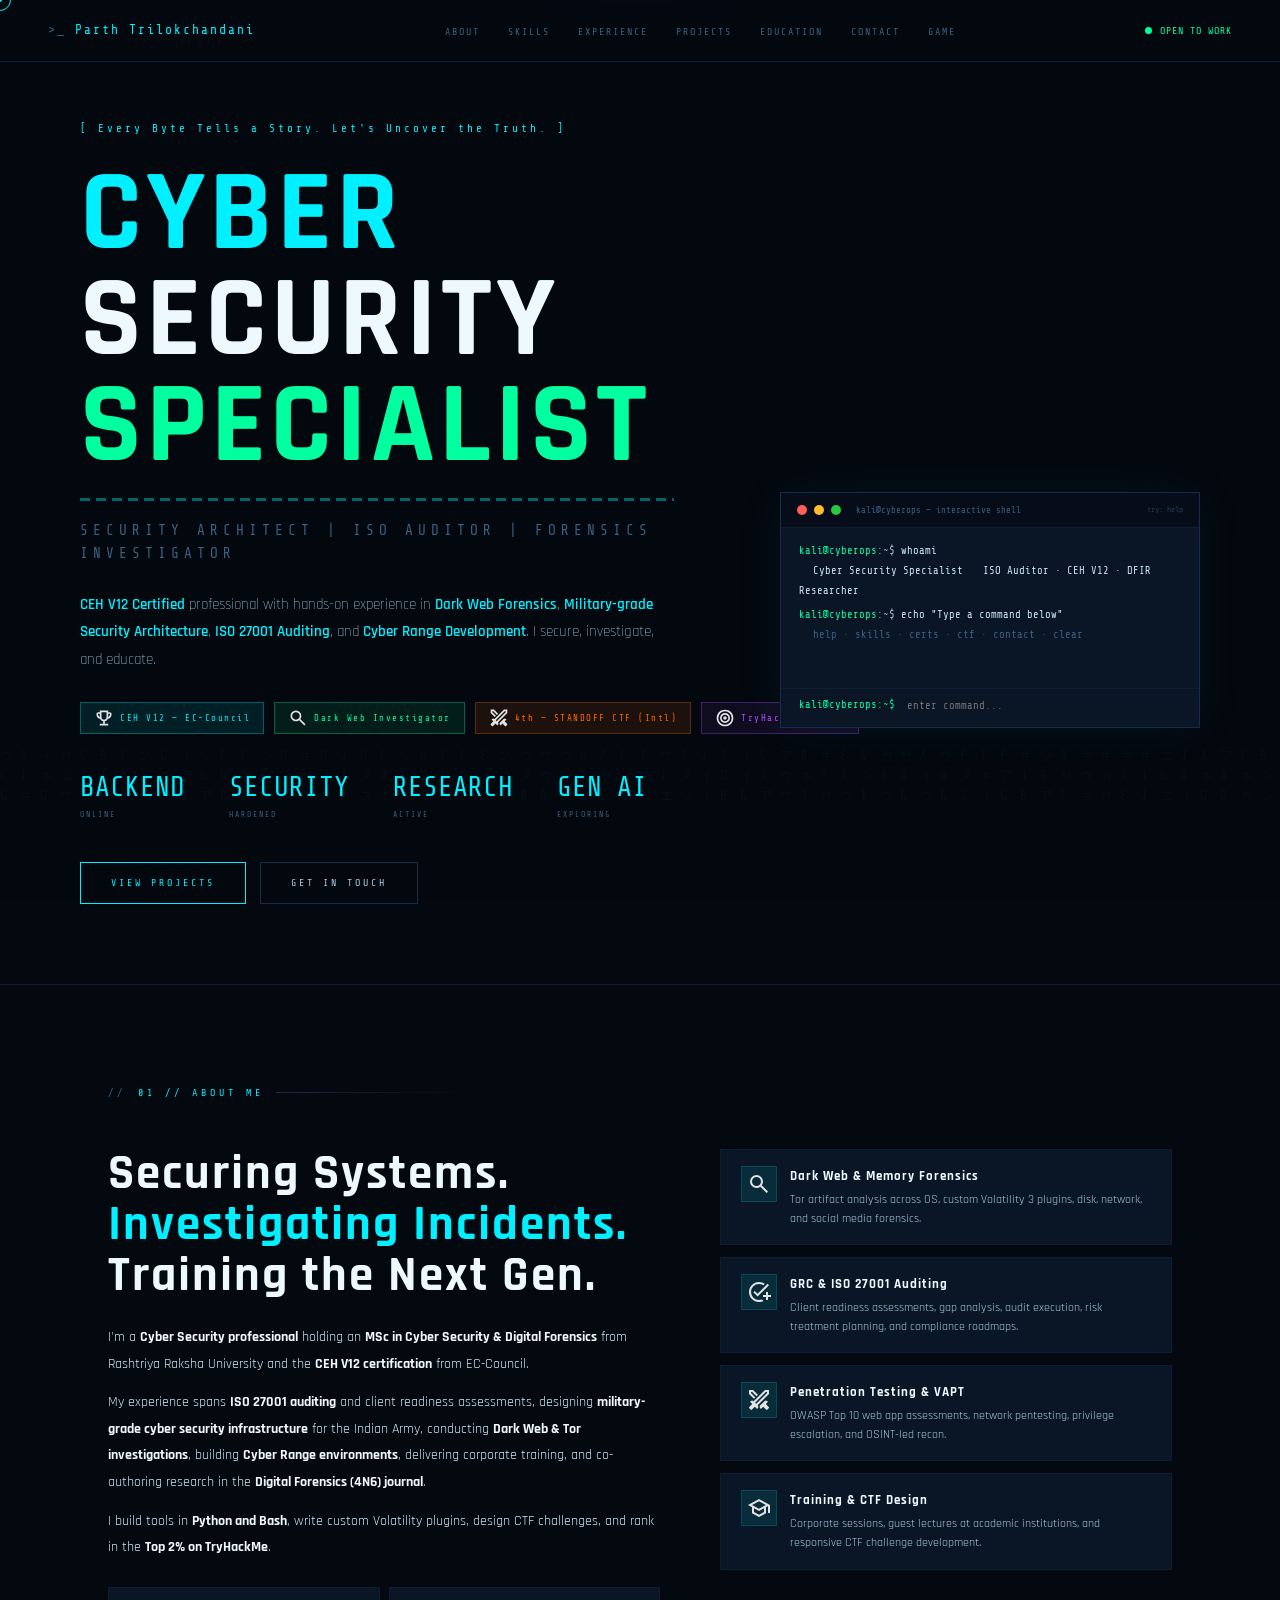
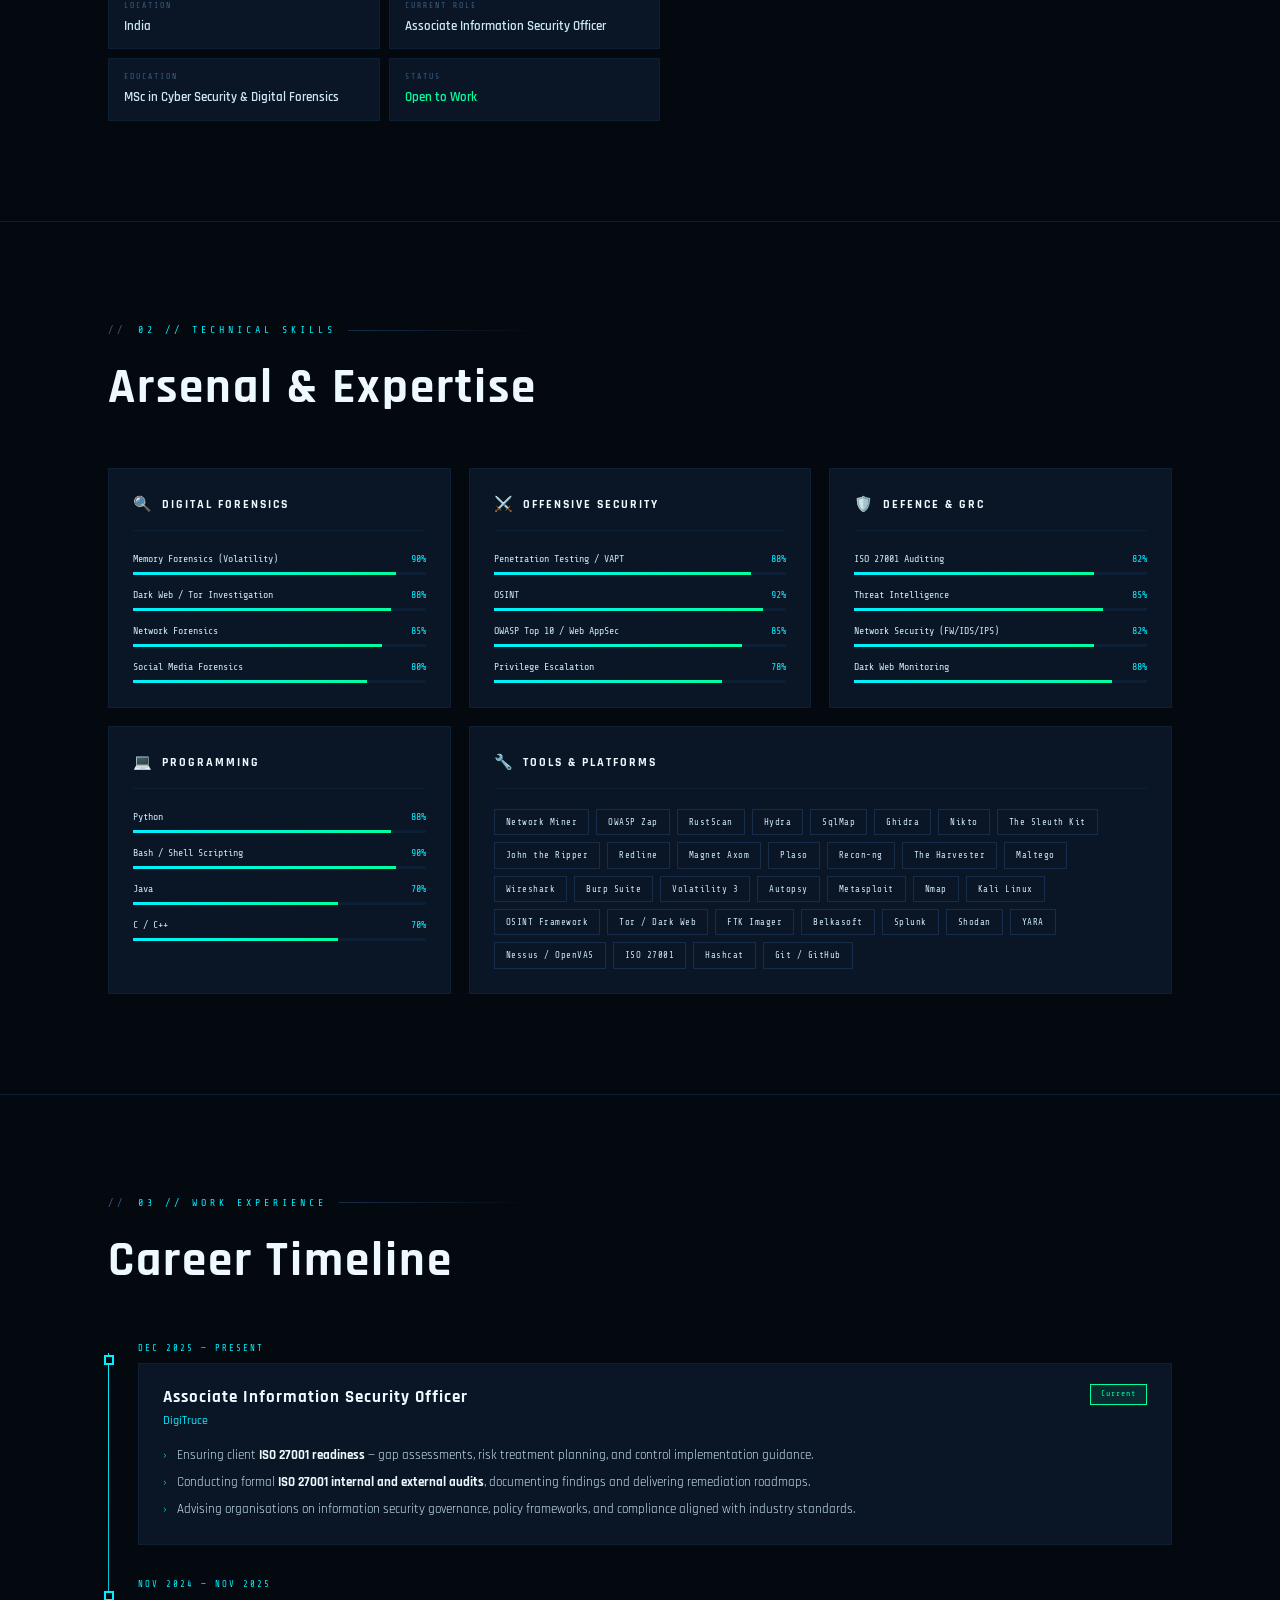
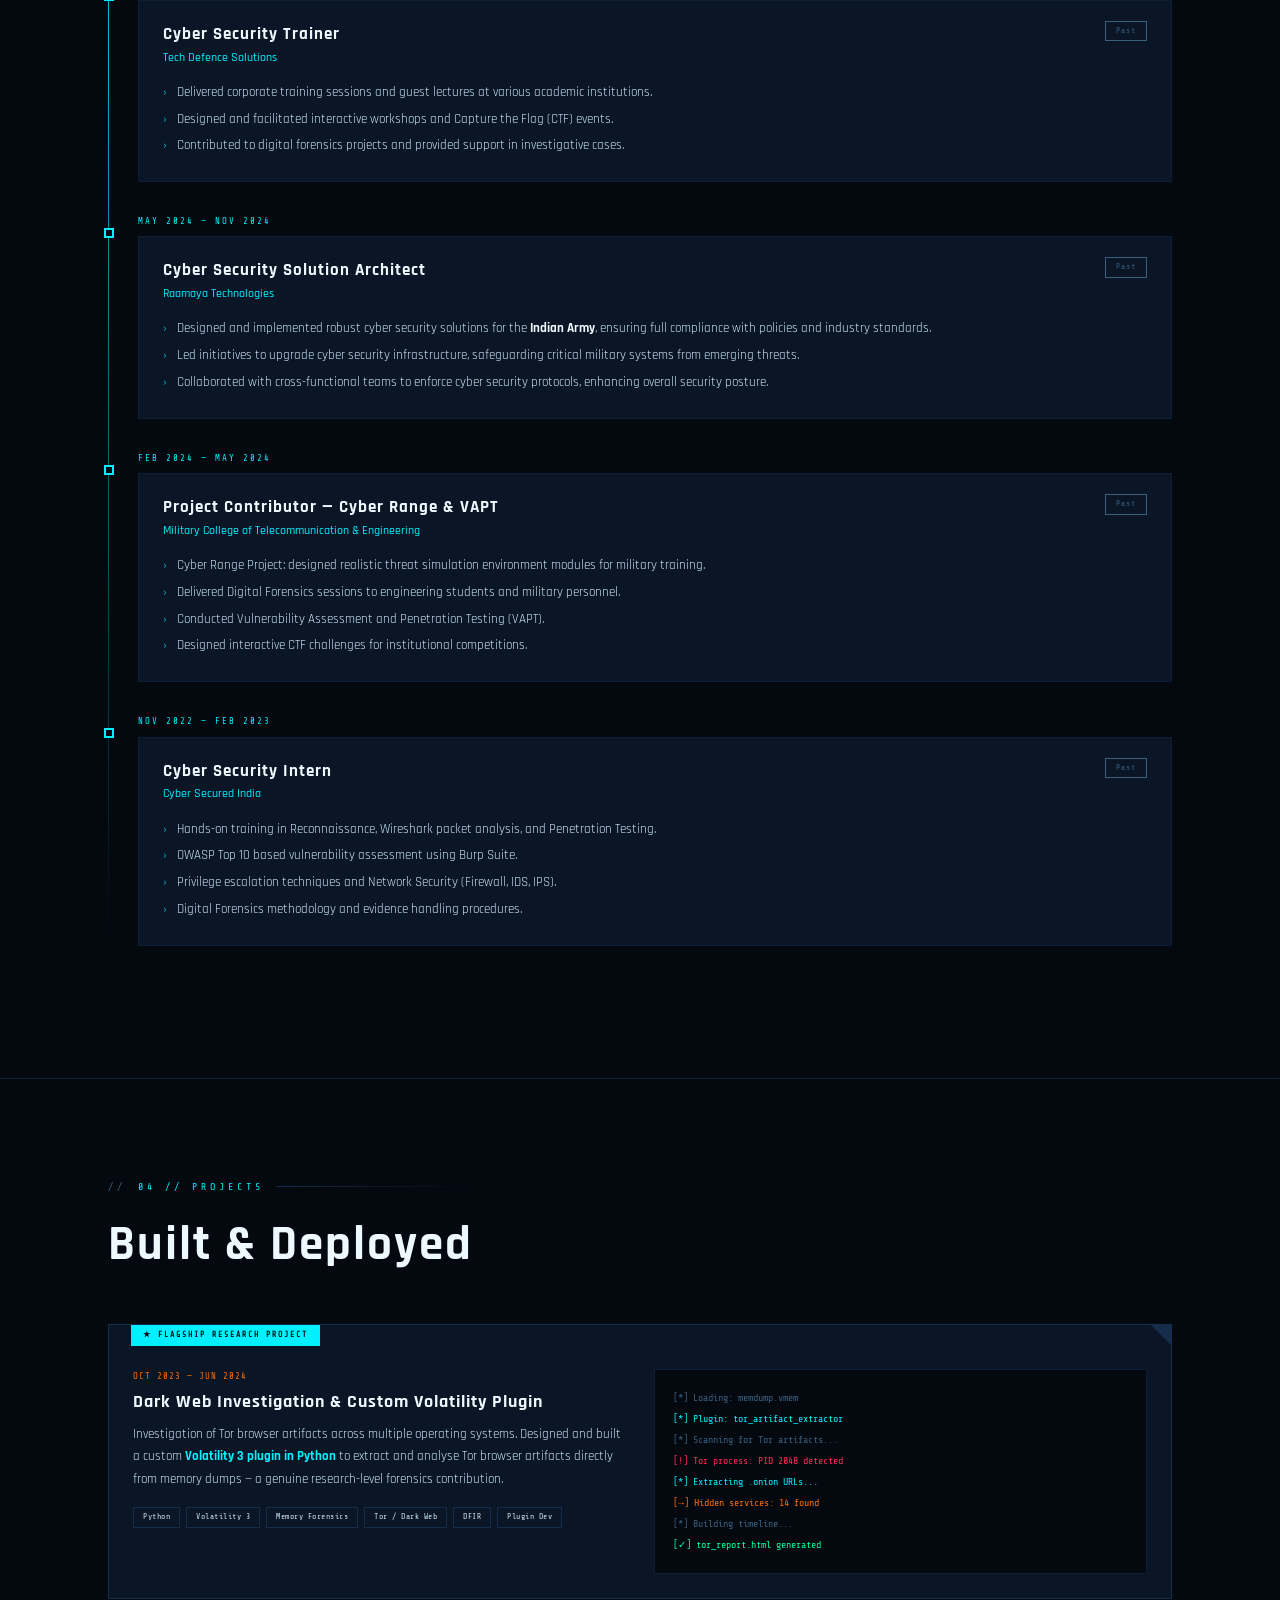
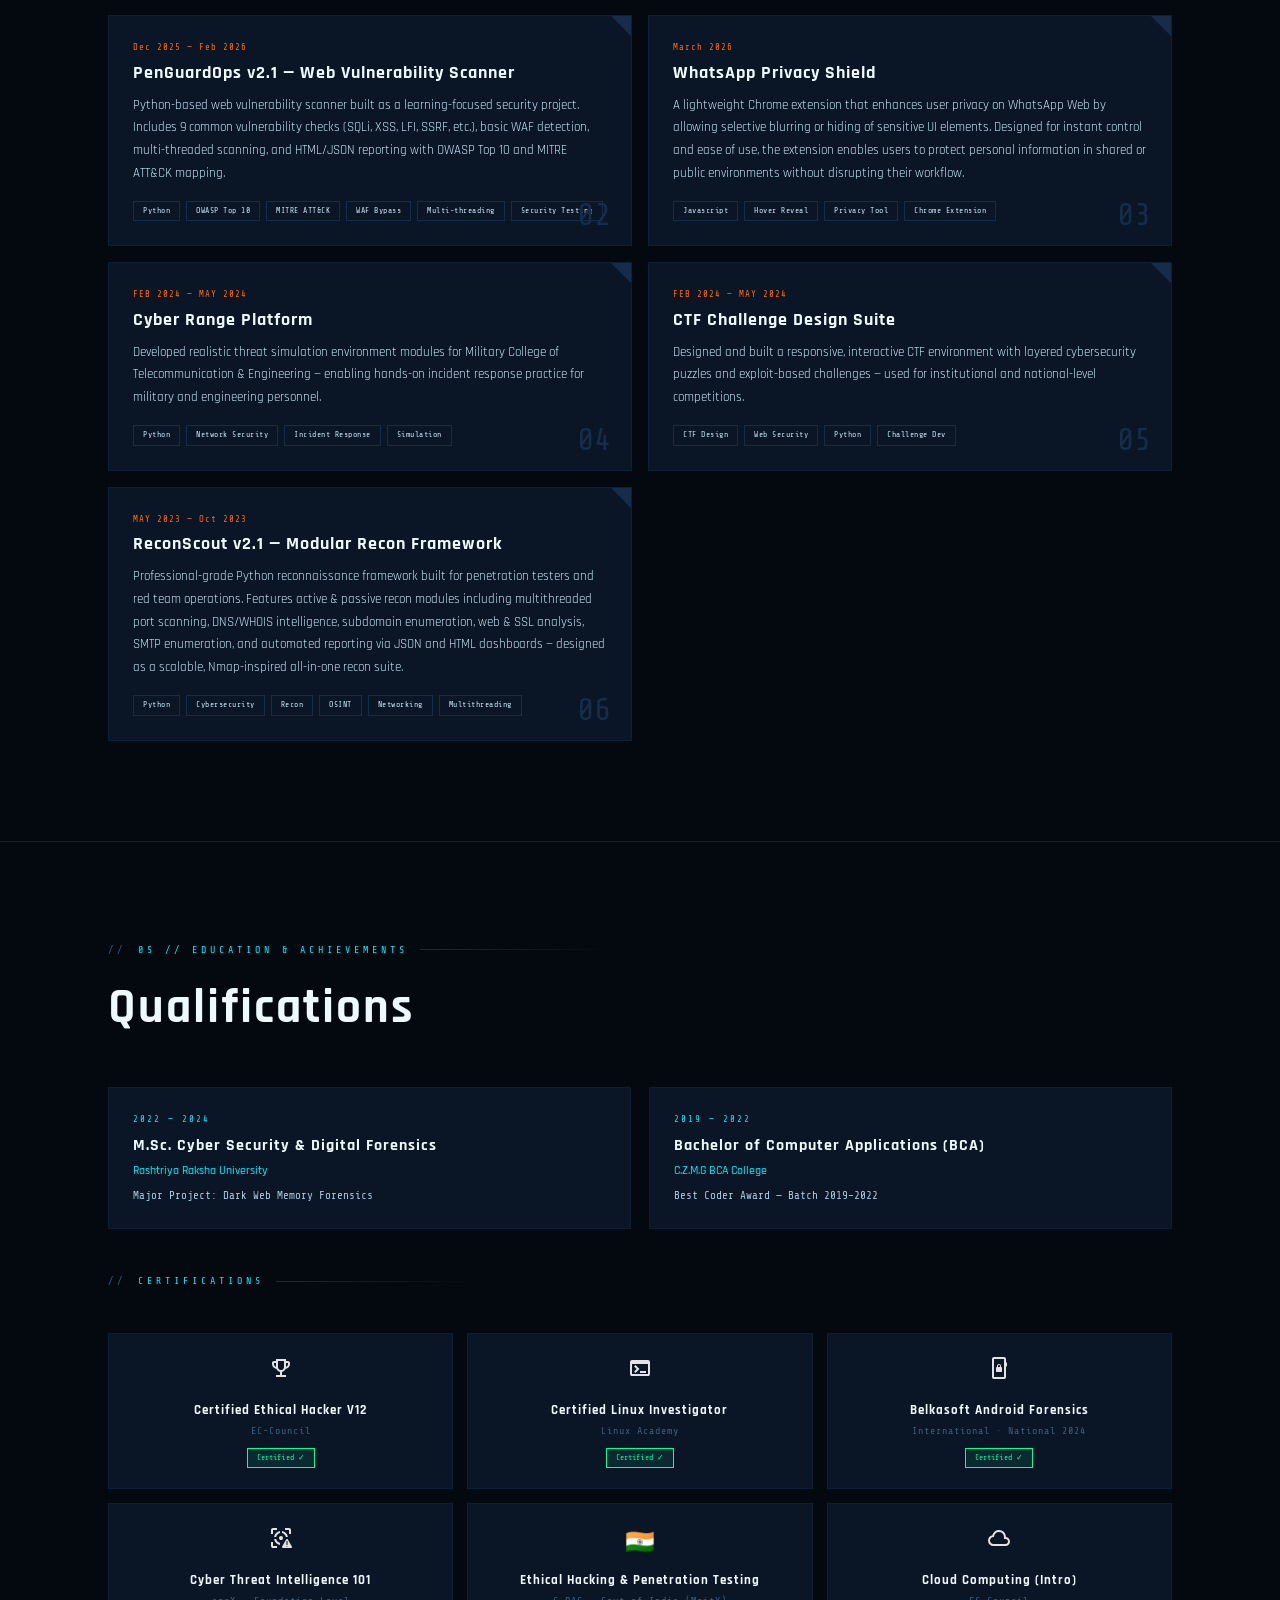
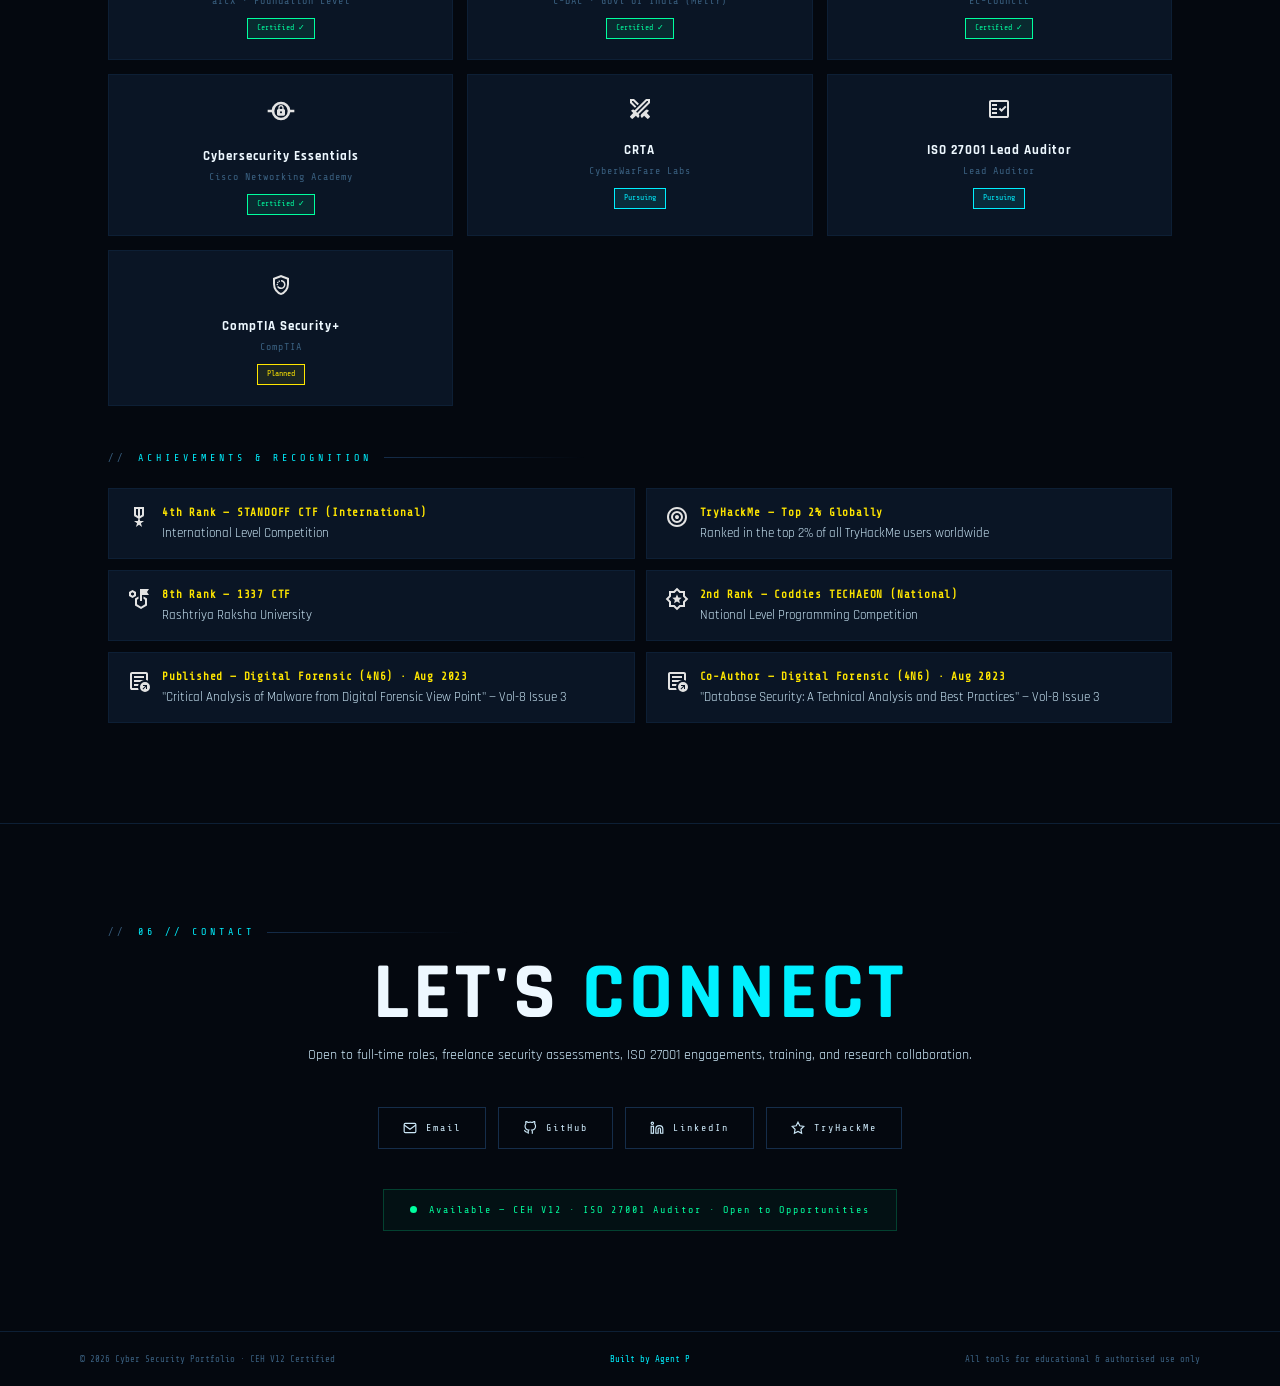
==== index.html @ b35ba4ec "bugfix: mobile view" ====
<!DOCTYPE html>
<html lang="en">
<head>
<meta charset="UTF-8">
<meta name="viewport" content="width=device-width, initial-scale=1.0">
<title>Agent P | Cyber Security Specialist</title>
<link rel="icon" type="image/png" href="favicon.svg">
<link href="https://fonts.googleapis.com/css2?family=Share+Tech+Mono&family=Rajdhani:wght@300;400;500;600;700&display=swap" rel="stylesheet">
<style>
*,*::before,*::after{box-sizing:border-box;margin:0;padding:0}
:root{
  --bg:#04080f;--bg2:#070d18;--surface:#0a1525;--border:#0d1f35;--border2:#152d4a;
  --cyan:#00f0ff;--cyan-dim:rgba(0,240,255,0.10);--cyan-glow:rgba(0,240,255,0.04);
  --green:#00ff9f;--green-dim:rgba(0,255,159,0.09);
  --orange:#ff6b00;--orange-dim:rgba(255,107,0,0.10);
  --red:#ff2d55;--yellow:#ffe600;--purple:#b44fff;
  --text:#a8cce0;--text-bright:#cce8f8;--white:#eef8ff;
  --muted:#1e3a54;--muted2:#3a6080;
}
html{scroll-behavior:smooth}
body{background:var(--bg);color:var(--text);font-family:'Rajdhani',sans-serif;font-size:16px;line-height:1.6;overflow-x:hidden;cursor:none}

/* HACKER GREEN TEXT SELECTION */
::selection{background:var(--green);color:var(--bg);text-shadow:0 0 8px rgba(0,255,159,0.7)}
::-moz-selection{background:var(--green);color:var(--bg);text-shadow:0 0 8px rgba(0,255,159,0.7)}

.cursor{position:fixed;width:22px;height:22px;border:1.5px solid var(--cyan);border-radius:50%;pointer-events:none;z-index:9999;transform:translate(-50%,-50%);transition:transform 0.12s,border-color 0.2s;mix-blend-mode:screen}
.cursor-dot{position:fixed;width:4px;height:4px;background:var(--cyan);border-radius:50%;pointer-events:none;z-index:9999;transform:translate(-50%,-50%)}
#matrix-canvas{position:fixed;inset:0;width:100%;height:100%;z-index:0;opacity:0.035;pointer-events:none}
.scanline{position:fixed;top:0;left:0;right:0;height:2px;background:linear-gradient(90deg,transparent,var(--cyan),transparent);z-index:100;animation:scan 10s linear infinite;opacity:0.22;pointer-events:none}
@keyframes scan{0%{top:-2px}100%{top:100vh}}

/* NAV */
nav{position:fixed;top:0;left:0;right:0;z-index:500;padding:0 48px;height:62px;display:flex;align-items:center;justify-content:space-between;background:rgba(4,8,15,0.94);border-bottom:1px solid var(--border);backdrop-filter:blur(14px)}
.nav-logo{font-family:'Share Tech Mono',monospace;font-size:13px;color:var(--cyan);letter-spacing:2px}
.nav-logo span{color:var(--muted2)}
.nav-links{display:flex;gap:28px;list-style:none}
.nav-links a{font-family:'Share Tech Mono',monospace;font-size:10px;color:var(--muted2);text-decoration:none;letter-spacing:2px;text-transform:uppercase;transition:color 0.2s;position:relative}
.nav-links a::after{content:'';position:absolute;bottom:-4px;left:0;width:0;height:1px;background:var(--cyan);transition:width 0.3s}
.nav-links a:hover,.nav-links a.active{color:var(--cyan)}
.nav-links a:hover::after,.nav-links a.active::after{width:100%}
.nav-status{display:flex;align-items:center;gap:8px;font-family:'Share Tech Mono',monospace;font-size:10px;color:var(--green);letter-spacing:1px}
.status-dot{width:7px;height:7px;background:var(--green);border-radius:50%;animation:pulse 2s ease-in-out infinite}
@keyframes pulse{0%,100%{opacity:1;box-shadow:0 0 0 0 rgba(0,255,159,0.5)}50%{opacity:.6;box-shadow:0 0 0 7px rgba(0,255,159,0)}}

/* LAYOUT */
main{position:relative;z-index:1}
.section-wrap{max-width:1160px;margin:0 auto;padding:100px 48px}
.section-label{font-family:'Share Tech Mono',monospace;font-size:10px;letter-spacing:4px;color:var(--cyan);text-transform:uppercase;margin-bottom:12px;display:flex;align-items:center;gap:12px}
.section-label::before{content:'//';color:var(--muted2)}
.section-label::after{content:'';flex:1;height:1px;background:linear-gradient(90deg,var(--border2),transparent);max-width:200px}

/* HERO */
#hero{min-height:100vh;display:flex;flex-direction:column;justify-content:center;padding:120px 80px 80px;position:relative;max-width:100%}
.hero-eyebrow{font-family:'Share Tech Mono',monospace;font-size:11px;color:var(--cyan);letter-spacing:3px;margin-bottom:24px;animation:fadeUp 0.7s ease forwards;opacity:0}

/* HERO NAME — Rajdhani bold, no arcade */
.hero-name{font-family:'Rajdhani',sans-serif;font-size:clamp(3.8rem,9vw,7.5rem);font-weight:800;line-height:0.92;color:var(--white);letter-spacing:4px;animation:fadeUp 0.7s ease 0.1s forwards;opacity:0;text-transform:uppercase}
.hero-name .n-cyan{color:var(--cyan)}
.hero-name .n-green{color:var(--green)}
.hero-name::after{content:'';display:block;height:3px;width:100%;margin-top:18px;background:repeating-linear-gradient(90deg,var(--cyan) 0px,var(--cyan) 10px,transparent 10px,transparent 16px);opacity:0.4;max-width:53%}

.hero-role{font-family:'Share Tech Mono',monospace;font-size:clamp(0.65rem,1.3vw,0.9rem);color:var(--muted2);letter-spacing:5px;margin-top:18px;text-transform:uppercase;animation:fadeUp 0.7s ease 0.2s forwards;opacity:0; max-width:54%}
.hero-tagline{font-size:15px;color:var(--text);max-width:580px;margin-top:26px;line-height:1.85;font-weight:300;animation:fadeUp 0.7s ease 0.3s forwards;opacity:0}
.hero-tagline strong{color:var(--cyan);font-weight:600}
.hero-badges{display:flex;flex-wrap:wrap;gap:10px;margin-top:28px;animation:fadeUp 0.7s ease 0.35s forwards;opacity:0}
.hbadge{display:inline-flex;align-items:center;gap:6px;padding:5px 13px;border:1px solid;font-family:'Share Tech Mono',monospace;font-size:9px;letter-spacing:1.5px}
.hb-cyan{border-color:rgba(0,240,255,0.3);color:var(--cyan);background:var(--cyan-dim)}
.hb-green{border-color:rgba(0,255,159,0.3);color:var(--green);background:var(--green-dim)}
.hb-orange{border-color:rgba(255,107,0,0.3);color:var(--orange);background:var(--orange-dim)}
.hb-purple{border-color:rgba(180,79,255,0.3);color:var(--purple);background:rgba(180,79,255,0.08)}
.hero-stats{display:flex;gap:44px;margin-top:40px;animation:fadeUp 0.7s ease 0.4s forwards;opacity:0}
.hstat-num{font-family:'Share Tech Mono',monospace;font-size:1.7rem;color:var(--cyan);line-height:1;margin-bottom:8px}
.hstat-label{font-family:'Share Tech Mono',monospace;font-size:8px;color:var(--muted2);letter-spacing:2px;text-transform:uppercase}
.hero-cta{display:flex;gap:14px;margin-top:40px;animation:fadeUp 0.7s ease 0.5s forwards;opacity:0}
.btn-primary{padding:12px 30px;background:transparent;border:1px solid var(--cyan);color:var(--cyan);font-family:'Share Tech Mono',monospace;font-size:10px;letter-spacing:3px;text-transform:uppercase;text-decoration:none;cursor:none;transition:all 0.25s;position:relative;overflow:hidden}
.btn-primary::before{content:'';position:absolute;inset:0;background:var(--cyan);transform:translateX(-100%);transition:transform 0.3s;z-index:0}
.btn-primary:hover::before{transform:translateX(0)}
.btn-primary:hover{color:var(--bg);box-shadow:0 0 22px rgba(0,240,255,0.32)}
.btn-primary span{position:relative;z-index:1}
.btn-secondary{padding:12px 30px;background:transparent;border:1px solid var(--border2);color:var(--text);font-family:'Share Tech Mono',monospace;font-size:10px;letter-spacing:3px;text-transform:uppercase;text-decoration:none;cursor:none;transition:all 0.2s}
.btn-secondary:hover{border-color:var(--cyan);color:var(--cyan)}

/* INTERACTIVE TERMINAL */
.hero-terminal{position:absolute;right:80px;top:50%;transform:translateY(-50%);width:420px;background:var(--surface);border:1px solid var(--border2);animation:fadeUp 0.7s ease 0.6s forwards;opacity:0;box-shadow:0 0 50px rgba(0,240,255,0.06)}
.term-bar{padding:10px 16px;background:var(--bg2);border-bottom:1px solid var(--border);display:flex;align-items:center;gap:7px}
.term-dot{width:10px;height:10px;border-radius:50%}
.td1{background:#ff5f56}.td2{background:#febc2e}.td3{background:#28c840}
.term-title{margin-left:8px;font-family:'Share Tech Mono',monospace;font-size:9px;color:var(--muted2)}
.term-hint{margin-left:auto;font-family:'Share Tech Mono',monospace;font-size:8px;color:var(--muted2);opacity:0.55}
.term-output{padding:14px 18px 6px;font-family:'Share Tech Mono',monospace;font-size:10.5px;line-height:1.9;min-height:160px;max-height:234px;overflow-y:auto}
.term-output::-webkit-scrollbar{width:2px}
.term-output::-webkit-scrollbar-thumb{background:var(--border2)}
.t-line{display:block}
.t-prompt{color:var(--green)}
.t-cmd{color:var(--text-bright)}
.t-out{color:var(--muted2);padding-left:14px}
.t-bright{color:var(--text-bright);padding-left:14px}
.t-cyan{color:var(--cyan)}
.t-orange{color:var(--orange)}
.t-grn{color:var(--green)}
.t-red{color:var(--red)}
.t-yellow{color:var(--yellow)}
.t-purple{color:var(--purple)}
.t-gap{display:block;height:4px}
.term-input-row{display:flex;align-items:center;padding:8px 18px 13px;gap:6px;border-top:1px solid var(--border)}
.term-input-prompt{font-family:'Share Tech Mono',monospace;font-size:10.5px;color:var(--green);white-space:nowrap;flex-shrink:0}
.term-input{flex:1;background:transparent;border:none;outline:none;font-family:'Share Tech Mono',monospace;font-size:10.5px;color:var(--text-bright);caret-color:var(--cyan);cursor:text}
.t-cursor-blink{display:inline-block;width:7px;height:11px;background:var(--cyan);animation:blink 1s step-end infinite;vertical-align:middle}
@keyframes blink{0%,100%{opacity:1}50%{opacity:0}}

/* ABOUT */
#about{border-top:1px solid var(--border)}
.about-grid{display:grid;grid-template-columns:1.1fr 0.9fr;gap:60px;margin-top:48px;align-items:start}
.about-h2{font-family:'Rajdhani',sans-serif;font-size:clamp(2rem,3.8vw,3.2rem);color:var(--white);line-height:1.05;margin-bottom:22px;font-weight:700;letter-spacing:2px}
.about-h2 em{color:var(--cyan);font-style:normal}
.about-text{font-size:14px;color:var(--text-bright);line-height:1.9;font-weight:400;margin-bottom:12px}
.about-text strong{color:var(--white);font-weight:700}
.info-grid{display:grid;grid-template-columns:1fr 1fr;gap:9px;margin-top:26px}
.info-item{padding:12px 15px;border:1px solid var(--border);background:var(--surface);transition:border-color 0.2s}
.info-item:hover{border-color:var(--cyan)}
.info-key{font-family:'Share Tech Mono',monospace;font-size:8px;color:var(--muted2);letter-spacing:2px;text-transform:uppercase;margin-bottom:3px}
.info-val{font-size:13px;color:var(--text-bright);font-weight:600}
.focus-list{display:flex;flex-direction:column;gap:12px}
.focus-item{padding:16px 20px;border:1px solid var(--border);background:var(--surface);display:flex;align-items:flex-start;gap:13px;transition:all 0.2s;position:relative;overflow:hidden}
.focus-item::before{content:'';position:absolute;left:0;top:0;bottom:0;width:2px;background:var(--cyan);transform:scaleY(0);transition:transform 0.3s}
.focus-item:hover{border-color:var(--border2);background:var(--cyan-glow)}
.focus-item:hover::before{transform:scaleY(1)}
.focus-icon{font-size:17px;width:36px;height:36px;display:flex;align-items:center;justify-content:center;background:var(--cyan-dim);border:1px solid rgba(0,240,255,0.15);flex-shrink:0}
.focus-title{font-size:13px;font-weight:700;color:var(--white);margin-bottom:3px;letter-spacing:1px}
.focus-desc{font-size:12px;color:var(--text);line-height:1.6;font-weight:400}

/* SKILLS */
#skills{border-top:1px solid var(--border)}
.skills-h2,.exp-h2,.proj-h2,.edu-h2{font-family:'Rajdhani',sans-serif;font-size:clamp(2rem,3.8vw,3.2rem);color:var(--white);letter-spacing:2px;margin-bottom:40px;font-weight:700}
.skills-grid{display:grid;grid-template-columns:repeat(3,1fr);gap:18px}
.skill-category{background:var(--surface);border:1px solid var(--border);padding:24px;transition:border-color 0.3s}
.skill-category:hover{border-color:var(--border2)}
.skill-cat-header{display:flex;align-items:center;gap:10px;margin-bottom:20px;padding-bottom:13px;border-bottom:1px solid var(--border)}
.skill-cat-icon{font-size:15px}
.skill-cat-name{font-family:'Rajdhani',sans-serif;font-size:12px;font-weight:700;color:var(--white);letter-spacing:2px;text-transform:uppercase}
.skill-bars{display:flex;flex-direction:column;gap:12px}
.skill-bar-top{display:flex;justify-content:space-between;margin-bottom:5px}
.skill-name{font-family:'Share Tech Mono',monospace;font-size:10px;color:var(--text-bright)}
.skill-pct{font-family:'Share Tech Mono',monospace;font-size:10px;color:var(--cyan)}
.skill-bar-track{height:3px;background:var(--border);position:relative;overflow:hidden}
.skill-bar-fill{position:absolute;top:0;left:0;height:100%;width:0%;background:linear-gradient(90deg,var(--cyan),var(--green));transition:width 1.3s cubic-bezier(0.4,0,0.2,1)}
.tool-tags{display:flex;flex-wrap:wrap;gap:7px}
.tool-tag{padding:5px 11px;border:1px solid var(--border2);font-family:'Share Tech Mono',monospace;font-size:9px;color:var(--text-bright);letter-spacing:.5px;transition:border-color 0.2s,color 0.2s}
.tool-tag:hover{border-color:var(--cyan);color:var(--cyan)}

/* EXPERIENCE */
#experience{border-top:1px solid var(--border)}
.exp-timeline{position:relative;padding-left:30px}
.exp-timeline::before{content:'';position:absolute;left:0;top:12px;bottom:0;width:1px;background:linear-gradient(180deg,var(--cyan),transparent)}
.exp-item{position:relative;margin-bottom:32px}
.exp-item::before{content:'';position:absolute;left:-34px;top:14px;width:10px;height:10px;border:2px solid var(--cyan);background:var(--bg);border-radius:0}
.exp-period{font-family:'Share Tech Mono',monospace;font-size:9px;color:var(--cyan);letter-spacing:2px;margin-bottom:8px}
.exp-card{background:var(--surface);border:1px solid var(--border);padding:20px 24px;transition:border-color 0.2s}
.exp-card:hover{border-color:var(--border2)}
.exp-top{display:flex;justify-content:space-between;align-items:flex-start;margin-bottom:4px}
.exp-role{font-family:'Rajdhani',sans-serif;font-size:1.05rem;font-weight:700;color:var(--white);letter-spacing:1px}
.exp-org{font-size:12px;color:var(--cyan);font-weight:500;margin-bottom:10px}
.exp-bullets{list-style:none}
.exp-bullets li{font-size:13px;color:var(--text-bright);line-height:1.75;padding-left:14px;position:relative;font-weight:400;margin-bottom:4px}
.exp-bullets li::before{content:'›';position:absolute;left:0;color:var(--cyan)}
.exp-bullets li strong{color:var(--white);font-weight:700}
.exp-tag{font-family:'Share Tech Mono',monospace;font-size:8px;padding:3px 10px;border:1px solid;letter-spacing:1px;white-space:nowrap}
.tag-current{color:var(--green);border-color:var(--green);background:var(--green-dim)}
.tag-past{color:var(--muted2);border-color:var(--muted2)}

/* PROJECTS */
#projects{border-top:1px solid var(--border)}
.projects-grid{display:grid;grid-template-columns:repeat(2,1fr);gap:16px}
.project-card{background:var(--surface);border:1px solid var(--border);padding:24px;position:relative;overflow:hidden;transition:border-color 0.3s,transform 0.2s;cursor:none}
.project-card::after{content:'';position:absolute;top:0;right:0;width:0;height:0;border-style:solid;border-width:0 20px 20px 0;border-color:transparent var(--border2) transparent transparent;transition:border-color 0.2s}
.project-card:hover{border-color:var(--cyan);transform:translateY(-3px);box-shadow:0 10px 32px rgba(0,240,255,0.07)}
.project-card:hover::after{border-right-color:var(--cyan)}
.project-card.featured-proj{grid-column:span 2;border-color:var(--border2)}
.feat-label{position:absolute;top:0;left:22px;background:var(--cyan);color:var(--bg);font-family:'Share Tech Mono',monospace;font-size:8px;letter-spacing:2px;padding:4px 12px;text-transform:uppercase;font-weight:700}
.feat-inner{display:grid;grid-template-columns:1fr 1fr;gap:28px;padding-top:20px}
.feat-visual{background:var(--bg);border:1px solid var(--border);display:flex;flex-direction:column;justify-content:center;padding:18px;font-family:'Share Tech Mono',monospace;font-size:10px;color:var(--cyan);min-height:150px;line-height:2;gap:1px}
.fv-dim{color:var(--muted2)}.fv-red{color:var(--red)}.fv-green{color:var(--green)}.fv-orange{color:var(--orange)}
.proj-period{font-family:'Share Tech Mono',monospace;font-size:9px;color:var(--orange);letter-spacing:1px;margin-bottom:7px}
.proj-title{font-family:'Rajdhani',sans-serif;font-size:1.1rem;font-weight:700;color:var(--white);margin-bottom:9px;letter-spacing:1px;line-height:1.3}
.proj-desc{font-size:13px;color:var(--text-bright);line-height:1.75;margin-bottom:16px;font-weight:400}
.proj-desc strong{color:var(--cyan)}
.proj-tags{display:flex;flex-wrap:wrap;gap:6px}
.proj-tag{font-family:'Share Tech Mono',monospace;font-size:8px;padding:3px 9px;border:1px solid var(--border2);color:var(--text-bright);letter-spacing:.5px}
.proj-num{position:absolute;bottom:14px;right:20px;font-family:'Share Tech Mono',monospace;font-size:2rem;color:var(--border2);line-height:1;transition:color 0.3s}
.project-card:hover .proj-num{color:rgba(0,240,255,0.08)}

/* EDUCATION */
#education{border-top:1px solid var(--border)}
.edu-grid{display:grid;grid-template-columns:1fr 1fr;gap:18px;margin-bottom:44px}
.edu-card{background:var(--surface);border:1px solid var(--border);padding:24px;position:relative;overflow:hidden;transition:border-color 0.2s}
.edu-card::before{content:'';position:absolute;top:0;left:0;right:0;height:2px;background:var(--cyan);opacity:0;transition:opacity 0.3s}
.edu-card:hover{border-color:var(--border2)}
.edu-card:hover::before{opacity:1}
.edu-year{font-family:'Share Tech Mono',monospace;font-size:9px;color:var(--cyan);letter-spacing:2px;margin-bottom:9px}
.edu-degree{font-family:'Rajdhani',sans-serif;font-size:1rem;font-weight:700;color:var(--white);letter-spacing:1px;margin-bottom:4px;line-height:1.3}
.edu-uni{font-size:12px;color:var(--cyan);font-weight:500;margin-bottom:7px}
.edu-meta{font-size:11px;color:var(--text);font-family:'Share Tech Mono',monospace}
.achievements-label{margin-top:44px;margin-bottom:22px}
.achieve-grid{display:grid;grid-template-columns:repeat(2,1fr);gap:11px}
.achieve-item{background:var(--surface);border:1px solid var(--border);padding:15px 18px;display:flex;align-items:flex-start;gap:11px;transition:border-color 0.2s}
.achieve-item:hover{border-color:var(--border2)}
.ach-icon{font-size:15px;flex-shrink:0;margin-top:1px}
.ach-text{font-size:13px;color:var(--text-bright);line-height:1.55;font-weight:400}
.ach-text strong{color:var(--yellow);font-weight:600;font-size:11px;display:block;margin-bottom:2px;font-family:'Share Tech Mono',monospace;letter-spacing:.8px}
.cert-grid{display:grid;grid-template-columns:repeat(3,1fr);gap:14px;margin-top:44px}
.cert-item{padding:20px;border:1px solid var(--border);background:var(--surface);text-align:center;transition:border-color 0.2s}
.cert-item:hover{border-color:var(--cyan)}
.cert-icon{font-size:24px;margin-bottom:9px}
.cert-name{font-family:'Rajdhani',sans-serif;font-size:13px;font-weight:700;color:var(--white);margin-bottom:4px;letter-spacing:1px;line-height:1.3}
.cert-org{font-family:'Share Tech Mono',monospace;font-size:10px;color:var(--muted2);letter-spacing:1px}
.cert-status{margin-top:9px;font-family:'Share Tech Mono',monospace;font-size:8px;padding:3px 9px;display:inline-block;border:1px solid}
.cs-active{color:var(--green);border-color:var(--green);background:var(--green-dim)}
.cs-pursuing{color:var(--cyan);border-color:var(--cyan);background:var(--cyan-dim)}
.cs-planned{color:var(--yellow);border-color:var(--yellow);background:rgba(255,230,0,0.07)}

/* CONTACT */
#contact{border-top:1px solid var(--border);text-align:center}
.contact-h2{font-family:'Rajdhani',sans-serif;font-size:clamp(2.8rem,6.5vw,5rem);color:var(--white);letter-spacing:4px;line-height:1.05;margin-bottom:8px;font-weight:700}
.contact-h2 em{color:var(--cyan);font-style:normal}
.contact-sub{font-size:14px;color:var(--text-bright);margin-bottom:40px;font-weight:400}
.contact-links{display:flex;gap:12px;justify-content:center;flex-wrap:wrap;margin-bottom:40px}
.contact-link{display:flex;align-items:center;gap:9px;padding:12px 24px;border:1px solid var(--border2);color:var(--text-bright);text-decoration:none;font-family:'Share Tech Mono',monospace;font-size:10px;letter-spacing:2px;transition:all 0.2s;cursor:none}
.contact-link:hover{border-color:var(--cyan);color:var(--cyan);background:var(--cyan-dim)}
.contact-link svg{width:14px;height:14px;stroke:currentColor;fill:none;stroke-width:2}
.avail-bar{display:inline-flex;align-items:center;gap:12px;padding:12px 26px;border:1px solid rgba(0,255,159,0.2);background:rgba(0,255,159,0.04);font-family:'Share Tech Mono',monospace;font-size:10px;color:var(--green);letter-spacing:2px}
footer{border-top:1px solid var(--border);padding:20px 80px;display:flex;justify-content:space-between;align-items:center;font-family:'Share Tech Mono',monospace;font-size:9px;color:var(--muted2);position:relative;z-index:1}
@keyframes fadeUp{from{opacity:0;transform:translateY(22px)}to{opacity:1;transform:translateY(0)}}
.reveal{opacity:0;transform:translateY(16px);transition:opacity 0.65s ease,transform 0.65s ease}
.reveal.visible{opacity:1;transform:translateY(0)}

/* HAMBURGER */
.nav-hamburger{display:none;flex-direction:column;justify-content:center;gap:5px;background:none;border:1px solid var(--border2);padding:7px 9px;cursor:pointer;flex-shrink:0;transition:border-color 0.2s}
.nav-hamburger:hover{border-color:var(--cyan)}
.nav-hamburger span{display:block;width:20px;height:2px;background:var(--cyan);transition:all 0.3s}
.nav-hamburger.open span:nth-child(1){transform:translateY(7px) rotate(45deg)}
.nav-hamburger.open span:nth-child(2){opacity:0;transform:scaleX(0)}
.nav-hamburger.open span:nth-child(3){transform:translateY(-7px) rotate(-45deg)}

/* MOBILE NAV DRAWER */
.mobile-nav{display:flex;flex-direction:column;position:fixed;top:62px;left:0;right:0;background:rgba(4,8,15,0.98);border-bottom:1px solid var(--border2);backdrop-filter:blur(14px);z-index:498;padding:0 24px;transform:translateY(-8px);opacity:0;pointer-events:none;transition:transform 0.25s ease,opacity 0.25s ease}
.mobile-nav.open{transform:translateY(0);opacity:1;pointer-events:auto}
.mobile-nav a{font-family:'Share Tech Mono',monospace;font-size:11px;color:var(--muted2);text-decoration:none;letter-spacing:2px;text-transform:uppercase;padding:14px 0;border-bottom:1px solid var(--border);display:block;transition:color 0.2s}
.mobile-nav a:last-child{border-bottom:none;padding-bottom:18px}
.mobile-nav a:hover{color:var(--cyan)}

/* RESPONSIVE */
@media(max-width:1200px){
  .hero-terminal{display:none}
}
@media(max-width:960px){
  nav{padding:0 20px}
  .nav-links{display:none}
  .nav-hamburger{display:flex}
  #hero{padding:106px 22px 68px}
  .section-wrap{padding:68px 22px}
  .hero-role{max-width:100%}
  .hero-name::after{max-width:100%}
  .about-grid{grid-template-columns:1fr;gap:36px}
  .skills-grid{grid-template-columns:1fr 1fr}
  .projects-grid{grid-template-columns:1fr}
  .project-card.featured-proj{grid-column:span 1}
  .feat-inner{grid-template-columns:1fr}
  .edu-grid{grid-template-columns:1fr}
  .cert-grid{grid-template-columns:1fr 1fr}
  .achieve-grid{grid-template-columns:1fr}
  .hero-stats{gap:20px;flex-wrap:wrap}
  footer{padding:16px 20px;flex-direction:column;gap:6px;text-align:center}
}
@media(max-width:768px){
  .nav-logo{font-size:11px;letter-spacing:1px}
  .nav-status{font-size:9px;letter-spacing:0.5px}
  .hero-stats{display:grid;grid-template-columns:1fr 1fr;gap:16px 24px}
  .hstat-num{font-size:1.2rem}
  .avail-bar{font-size:9px;padding:10px 16px;letter-spacing:1px;text-align:center}
  .contact-link{padding:10px 16px;font-size:9px;letter-spacing:1px}
  .proj-tags{gap:5px}
}
@media(max-width:580px){
  .nav-logo{font-size:10px}
  .skills-grid{grid-template-columns:1fr}
  .skills-grid .skill-category{grid-column:span 1 !important}
  .hero-stats{grid-template-columns:1fr 1fr;gap:14px}
  .hstat-num{font-size:1rem}
  .cert-grid{grid-template-columns:1fr}
  .info-grid{grid-template-columns:1fr}
  .hero-name{font-size:3rem;letter-spacing:2px}
  .hero-badges{gap:7px}
  .hbadge{font-size:8px;padding:4px 10px}
  .hbadge svg{width:14px;height:14px}
  .hero-cta{flex-direction:column;gap:10px}
  .btn-primary,.btn-secondary{text-align:center;display:block;padding:13px 20px}
  .avail-bar{flex-direction:column;gap:6px;text-align:center}
  .contact-links{gap:8px}
  .contact-link{flex:1;min-width:140px;justify-content:center}
  .achieve-grid{gap:9px}
}
::-webkit-scrollbar{width:4px}::-webkit-scrollbar-track{background:var(--bg)}::-webkit-scrollbar-thumb{background:var(--border2)}::-webkit-scrollbar-thumb:hover{background:var(--cyan)}
</style>
</head>
<body>

<canvas id="matrix-canvas"></canvas>
<div class="scanline"></div>
<div class="cursor" id="cursor"></div>
<div class="cursor-dot" id="cursorDot"></div>

<nav>
  <div class="nav-logo"><span>&gt;_</span> Parth Trilokchandani</div>
  <ul class="nav-links">
    <li><a href="#about">About</a></li>
    <li><a href="#skills">Skills</a></li>
    <li><a href="#experience">Experience</a></li>
    <li><a href="#projects">Projects</a></li>
    <li><a href="#education">Education</a></li>
    <li><a href="#contact">Contact</a></li>
    <li><a href="packet-defender.html">Game</a></li>
  </ul>
  <div class="nav-status"><div class="status-dot"></div>OPEN TO WORK</div>
  <button class="nav-hamburger" id="navHamburger" aria-label="Toggle navigation">
    <span></span><span></span><span></span>
  </button>
</nav>

<div class="mobile-nav" id="mobileNav">
  <a href="#about" class="mobile-nav-link">About</a>
  <a href="#skills" class="mobile-nav-link">Skills</a>
  <a href="#experience" class="mobile-nav-link">Experience</a>
  <a href="#projects" class="mobile-nav-link">Projects</a>
  <a href="#education" class="mobile-nav-link">Education</a>
  <a href="#contact" class="mobile-nav-link">Contact</a>
  <a href="packet-defender.html" class="mobile-nav-link">Game</a>
</div>

<main>

<!-- HERO -->
<section id="hero">
  <div class="hero-eyebrow">[ Every Byte Tells a Story. Let's Uncover the Truth. ]</div>
  <h1 class="hero-name"><span class="n-cyan">CYBER</span><br>SECURITY<br><span class="n-green">SPECIALIST</span></h1>
  <div class="hero-role">Security Architect | ISO Auditor | Forensics Investigator</div>
  <p class="hero-tagline">
    <strong>CEH V12 Certified</strong> professional with hands-on experience in <strong>Dark Web Forensics</strong>,
    <strong>Military-grade Security Architecture</strong>, <strong>ISO 27001 Auditing</strong>, and
    <strong>Cyber Range Development</strong>. I secure, investigate, and educate.
  </p>
  <div class="hero-badges">
    <span class="hbadge hb-cyan"><svg height="20px" viewBox="0 -960 960 960" width="20px" fill="#e3e3e3"><path d="M280-120v-80h160v-124q-49-11-87.5-41.5T296-442q-75-9-125.5-65.5T120-640v-40q0-33 23.5-56.5T200-760h80v-80h400v80h80q33 0 56.5 23.5T840-680v40q0 76-50.5 132.5T664-442q-18 46-56.5 76.5T520-324v124h160v80H280Zm0-408v-152h-80v40q0 38 22 68.5t58 43.5Zm285 93q35-35 35-85v-240H360v240q0 50 35 85t85 35q50 0 85-35Zm115-93q36-13 58-43.5t22-68.5v-40h-80v152Zm-200-52Z"/></svg>
      CEH V12 — EC-Council</span>
    <span class="hbadge hb-green"><svg height="20px" viewBox="0 -960 960 960" width="20px" fill="#e3e3e3"><path d="M784-120 532-372q-30 24-69 38t-83 14q-109 0-184.5-75.5T120-580q0-109 75.5-184.5T380-840q109 0 184.5 75.5T640-580q0 44-14 83t-38 69l252 252-56 56ZM380-400q75 0 127.5-52.5T560-580q0-75-52.5-127.5T380-760q-75 0-127.5 52.5T200-580q0 75 52.5 127.5T380-400Z"/></svg>
      Dark Web Investigator</span>
    <span class="hbadge hb-orange"><svg height="20px" viewBox="0 -960 960 960" width="20px" fill="#e3e3e3"><path d="M762-96 645-212l-88 88-28-28q-23-23-23-57t23-57l169-169q23-23 57-23t57 23l28 28-88 88 116 117q12 12 12 28t-12 28l-50 50q-12 12-28 12t-28-12Zm118-628L426-270l5 4q23 23 23 57t-23 57l-28 28-88-88L198-96q-12 12-28 12t-28-12l-50-50q-12-12-12-28t12-28l116-117-88-88 28-28q23-23 57-23t57 23l4 5 454-454h160v160ZM334-583l24-23 23-24-23 24-24 23Zm-56 57L80-724v-160h160l198 198-57 56-174-174h-47v47l174 174-56 57Zm92 199 430-430v-47h-47L323-374l47 47Zm0 0-24-23-23-24 23 24 24 23Z"/></svg>
      4th — STANDOFF CTF (Intl)</span>
    <span class="hbadge hb-purple"><svg height="20px" viewBox="0 -960 960 960" width="20px" fill="#e3e3e3"><path d="M324-111.5Q251-143 197-197t-85.5-127Q80-397 80-480t31.5-156Q143-709 197-763t127-85.5Q397-880 480-880t156 31.5Q709-817 763-763t85.5 127Q880-563 880-480t-31.5 156Q817-251 763-197t-127 85.5Q563-80 480-80t-156-31.5ZM707-253q93-93 93-227t-93-227q-93-93-227-93t-227 93q-93 93-93 227t93 227q93 93 227 93t227-93Zm-397-57q-70-70-70-170t70-170q70-70 170-70t170 70q70 70 70 170t-70 170q-70 70-170 70t-170-70Zm283-57q47-47 47-113t-47-113q-47-47-113-47t-113 47q-47 47-47 113t47 113q47 47 113 47t113-47Zm-169.5-56.5Q400-447 400-480t23.5-56.5Q447-560 480-560t56.5 23.5Q560-513 560-480t-23.5 56.5Q513-400 480-400t-56.5-23.5Z"/></svg>
      TryHackMe Top 2%</span>
  </div>
  <div class="hero-stats">
    <div><div class="hstat-num">BACKEND</div><div class="hstat-label">ONLINE</div></div>
    <div><div class="hstat-num">SECURITY</div><div class="hstat-label">HARDENED</div></div>
    <div><div class="hstat-num">RESEARCH</div><div class="hstat-label">ACTIVE</div></div>
    <div><div class="hstat-num">GEN AI</div><div class="hstat-label">EXPLORING</div></div>
  </div>
  
  <div class="hero-cta">
    <a href="#projects" class="btn-primary"><span>View Projects</span></a>
    <a href="#contact" class="btn-secondary">Get In Touch</a>
  </div>

  <!-- INTERACTIVE TERMINAL -->
  <div class="hero-terminal">
    <div class="term-bar">
      <div class="term-dot td1"></div><div class="term-dot td2"></div><div class="term-dot td3"></div>
      <span class="term-title">kali@cyberops — interactive shell</span>
      <span class="term-hint">try: help</span>
    </div>
    <div class="term-output" id="termOutput">
      <span class="t-line"><span class="t-prompt">kali@cyberops</span>:~$ <span class="t-cmd">whoami</span></span>
      <span class="t-bright">  Cyber Security Specialist</span>
      <span class="t-bright">  ISO Auditor · CEH V12 · DFIR Researcher</span>
      <span class="t-gap"></span>
      <span class="t-line"><span class="t-prompt">kali@cyberops</span>:~$ <span class="t-cmd">echo "Type a command below"</span></span>
      <span class="t-out">  help · skills · certs · ctf · contact · clear</span>
    </div>
    <div class="term-input-row">
      <span class="term-input-prompt">kali@cyberops:~$&nbsp;</span>
      <input class="term-input" id="termInput" type="text" autocomplete="off" spellcheck="false" placeholder="enter command...">
    </div>
  </div>
</section>

<!-- ABOUT -->
<section id="about">
  <div class="section-wrap">
    <div class="section-label">01 // About Me</div>
    <div class="about-grid">
      <div>
        <h2 class="about-h2">Securing Systems.<br><em>Investigating Incidents.</em><br>Training the Next Gen.</h2>
        <p class="about-text">I'm a <strong>Cyber Security professional</strong> holding an <strong>MSc in Cyber Security &amp; Digital Forensics</strong> from Rashtriya Raksha University and the <strong>CEH V12 certification</strong> from EC-Council.</p>
        <p class="about-text">My experience spans <strong>ISO 27001 auditing</strong> and client readiness assessments, designing <strong>military-grade cyber security infrastructure</strong> for the Indian Army, conducting <strong>Dark Web &amp; Tor investigations</strong>, building <strong>Cyber Range environments</strong>, delivering corporate training, and co-authoring research in the <strong>Digital Forensics (4N6) journal</strong>.</p>
        <p class="about-text">I build tools in <strong>Python and Bash</strong>, write custom Volatility plugins, design CTF challenges, and rank in the <strong>Top 2% on TryHackMe</strong>.</p>
        <div class="info-grid">
          <div class="info-item"><div class="info-key">Location</div><div class="info-val">India</div></div>
          <div class="info-item"><div class="info-key">Current Role</div><div class="info-val">Associate Information Security Officer</div></div>
          <div class="info-item"><div class="info-key">Education</div><div class="info-val">MSc in Cyber Security &amp; Digital Forensics</div></div>
          <div class="info-item"><div class="info-key">Status</div><div class="info-val" style="color:var(--green)">Open to Work</div></div>
        </div>
      </div>
      <div class="focus-list">
        <div class="focus-item reveal">
          <div class="focus-icon"><svg height="24px" viewBox="0 -960 960 960" width="24px" fill="#e3e3e3"><path d="M784-120 532-372q-30 24-69 38t-83 14q-109 0-184.5-75.5T120-580q0-109 75.5-184.5T380-840q109 0 184.5 75.5T640-580q0 44-14 83t-38 69l252 252-56 56ZM380-400q75 0 127.5-52.5T560-580q0-75-52.5-127.5T380-760q-75 0-127.5 52.5T200-580q0 75 52.5 127.5T380-400Z"/></svg>
          </div>
          <div><div class="focus-title">Dark Web &amp; Memory Forensics</div><div class="focus-desc">Tor artifact analysis across OS, custom Volatility 3 plugins, disk, network, and social media forensics.</div></div>
        </div>
        <div class="focus-item reveal">
          <div class="focus-icon"><svg height="24px" viewBox="0 -960 960 960" width="24px" fill="#e3e3e3"><path d="M480-80q-83 0-156-31.5T197-197q-54-54-85.5-127T80-480q0-83 31.5-156T197-763q54-54 127-85.5T480-880q65 0 123 19t107 53l-58 59q-38-24-81-37.5T480-800q-133 0-226.5 93.5T160-480q0 133 93.5 226.5T480-160q32 0 62-6t58-17l60 61q-41 20-86 31t-94 11Zm280-80v-120H640v-80h120v-120h80v120h120v80H840v120h-80ZM424-296 254-466l56-56 114 114 400-401 56 56-456 457Z"/></svg>
          </div>
          <div><div class="focus-title">GRC &amp; ISO 27001 Auditing</div><div class="focus-desc">Client readiness assessments, gap analysis, audit execution, risk treatment planning, and compliance roadmaps.</div></div>
        </div>
        <div class="focus-item reveal">
          <div class="focus-icon"><svg height="24px" viewBox="0 -960 960 960" width="24px" fill="#e3e3e3"><path d="M762-96 645-212l-88 88-28-28q-23-23-23-57t23-57l169-169q23-23 57-23t57 23l28 28-88 88 116 117q12 12 12 28t-12 28l-50 50q-12 12-28 12t-28-12Zm118-628L426-270l5 4q23 23 23 57t-23 57l-28 28-88-88L198-96q-12 12-28 12t-28-12l-50-50q-12-12-12-28t12-28l116-117-88-88 28-28q23-23 57-23t57 23l4 5 454-454h160v160ZM334-583l24-23 23-24-23 24-24 23Zm-56 57L80-724v-160h160l198 198-57 56-174-174h-47v47l174 174-56 57Zm92 199 430-430v-47h-47L323-374l47 47Zm0 0-24-23-23-24 23 24 24 23Z"/></svg>
          </div>
          <div><div class="focus-title">Penetration Testing &amp; VAPT</div><div class="focus-desc">OWASP Top 10 web app assessments, network pentesting, privilege escalation, and OSINT-led recon.</div></div>
        </div>
        <div class="focus-item reveal">
          <div class="focus-icon"><svg height="24px" viewBox="0 -960 960 960" width="24px" fill="#e3e3e3"><path d="M480-120 200-272v-240L40-600l440-240 440 240v320h-80v-276l-80 44v240L480-120Zm0-332 274-148-274-148-274 148 274 148Zm0 241 200-108v-151L480-360 280-470v151l200 108Zm0-241Zm0 90Zm0 0Z"/></svg>
          </div>
          <div><div class="focus-title">Training &amp; CTF Design</div><div class="focus-desc">Corporate sessions, guest lectures at academic institutions, and responsive CTF challenge development.</div></div>
        </div>
      </div>
    </div>
  </div>
</section>

<!-- SKILLS -->
<section id="skills">
  <div class="section-wrap">
    <div class="section-label">02 // Technical Skills</div>
    <h2 class="skills-h2">Arsenal &amp; Expertise</h2>
    <div class="skills-grid">
      <div class="skill-category reveal">
        <div class="skill-cat-header"><span class="skill-cat-icon">🔍</span><span class="skill-cat-name">Digital Forensics</span></div>
        <div class="skill-bars">
          <div><div class="skill-bar-top"><span class="skill-name">Memory Forensics (Volatility)</span><span class="skill-pct">90%</span></div><div class="skill-bar-track"><div class="skill-bar-fill" data-width="90"></div></div></div>
          <div><div class="skill-bar-top"><span class="skill-name">Dark Web / Tor Investigation</span><span class="skill-pct">88%</span></div><div class="skill-bar-track"><div class="skill-bar-fill" data-width="88"></div></div></div>
          <div><div class="skill-bar-top"><span class="skill-name">Network Forensics</span><span class="skill-pct">85%</span></div><div class="skill-bar-track"><div class="skill-bar-fill" data-width="85"></div></div></div>
          <div><div class="skill-bar-top"><span class="skill-name">Social Media Forensics</span><span class="skill-pct">80%</span></div><div class="skill-bar-track"><div class="skill-bar-fill" data-width="80"></div></div></div>
        </div>
      </div>
      <div class="skill-category reveal">
        <div class="skill-cat-header"><span class="skill-cat-icon">⚔️</span><span class="skill-cat-name">Offensive Security</span></div>
        <div class="skill-bars">
          <div><div class="skill-bar-top"><span class="skill-name">Penetration Testing / VAPT</span><span class="skill-pct">88%</span></div><div class="skill-bar-track"><div class="skill-bar-fill" data-width="88"></div></div></div>
          <div><div class="skill-bar-top"><span class="skill-name">OSINT</span><span class="skill-pct">92%</span></div><div class="skill-bar-track"><div class="skill-bar-fill" data-width="92"></div></div></div>
          <div><div class="skill-bar-top"><span class="skill-name">OWASP Top 10 / Web AppSec</span><span class="skill-pct">85%</span></div><div class="skill-bar-track"><div class="skill-bar-fill" data-width="85"></div></div></div>
          <div><div class="skill-bar-top"><span class="skill-name">Privilege Escalation</span><span class="skill-pct">78%</span></div><div class="skill-bar-track"><div class="skill-bar-fill" data-width="78"></div></div></div>
        </div>
      </div>
      <div class="skill-category reveal">
        <div class="skill-cat-header"><span class="skill-cat-icon">🛡️</span><span class="skill-cat-name">Defence &amp; GRC</span></div>
        <div class="skill-bars">
          <div><div class="skill-bar-top"><span class="skill-name">ISO 27001 Auditing</span><span class="skill-pct">82%</span></div><div class="skill-bar-track"><div class="skill-bar-fill" data-width="82"></div></div></div>
          <div><div class="skill-bar-top"><span class="skill-name">Threat Intelligence</span><span class="skill-pct">85%</span></div><div class="skill-bar-track"><div class="skill-bar-fill" data-width="85"></div></div></div>
          <div><div class="skill-bar-top"><span class="skill-name">Network Security (FW/IDS/IPS)</span><span class="skill-pct">82%</span></div><div class="skill-bar-track"><div class="skill-bar-fill" data-width="82"></div></div></div>
          <div><div class="skill-bar-top"><span class="skill-name">Dark Web Monitoring</span><span class="skill-pct">88%</span></div><div class="skill-bar-track"><div class="skill-bar-fill" data-width="88"></div></div></div>
        </div>
      </div>
      <div class="skill-category reveal">
        <div class="skill-cat-header"><span class="skill-cat-icon">💻</span><span class="skill-cat-name">Programming</span></div>
        <div class="skill-bars">
          <div><div class="skill-bar-top"><span class="skill-name">Python</span><span class="skill-pct">88%</span></div><div class="skill-bar-track"><div class="skill-bar-fill" data-width="88"></div></div></div>
          <div><div class="skill-bar-top"><span class="skill-name">Bash / Shell Scripting</span><span class="skill-pct">90%</span></div><div class="skill-bar-track"><div class="skill-bar-fill" data-width="90"></div></div></div>
          <div><div class="skill-bar-top"><span class="skill-name">Java</span><span class="skill-pct">70%</span></div><div class="skill-bar-track"><div class="skill-bar-fill" data-width="70"></div></div></div>
          <div><div class="skill-bar-top"><span class="skill-name">C / C++</span><span class="skill-pct">70%</span></div><div class="skill-bar-track"><div class="skill-bar-fill" data-width="70"></div></div></div>
        </div>
      </div>
      <div class="skill-category reveal" style="grid-column:span 2">
        <div class="skill-cat-header"><span class="skill-cat-icon">🔧</span><span class="skill-cat-name">Tools &amp; Platforms</span></div>
        <div class="tool-tags">
          <span class="tool-tag">Network Miner</span><span class="tool-tag">OWASP Zap</span><span class="tool-tag">RustScan</span>
          <span class="tool-tag">Hydra</span><span class="tool-tag">SqlMap</span><span class="tool-tag">Ghidra</span>
          <span class="tool-tag">Nikto</span><span class="tool-tag">The Sleuth Kit</span><span class="tool-tag">John the Ripper</span>
          <span class="tool-tag">Redline</span><span class="tool-tag">Magnet Axom</span><span class="tool-tag">Plaso</span>
          <span class="tool-tag">Recon-ng</span><span class="tool-tag">The Harvester</span><span class="tool-tag">Maltego</span>
          <span class="tool-tag">Wireshark</span><span class="tool-tag">Burp Suite</span><span class="tool-tag">Volatility 3</span>
          <span class="tool-tag">Autopsy</span><span class="tool-tag">Metasploit</span><span class="tool-tag">Nmap</span>
          <span class="tool-tag">Kali Linux</span><span class="tool-tag">OSINT Framework</span><span class="tool-tag">Tor / Dark Web</span>
          <span class="tool-tag">FTK Imager</span><span class="tool-tag">Belkasoft</span><span class="tool-tag">Splunk</span>
          <span class="tool-tag">Shodan</span><span class="tool-tag">YARA</span><span class="tool-tag">Nessus / OpenVAS</span>
          <span class="tool-tag">ISO 27001</span><span class="tool-tag">Hashcat</span><span class="tool-tag">Git / GitHub</span>
        </div>
      </div>
    </div>
  </div>
</section>

<!-- EXPERIENCE -->
<section id="experience">
  <div class="section-wrap">
    <div class="section-label">03 // Work Experience</div>
    <h2 class="exp-h2">Career Timeline</h2>
    <div class="exp-timeline">

      <div class="exp-item reveal">
        <div class="exp-period">DEC 2025 — PRESENT</div>
        <div class="exp-card">
          <div class="exp-top">
            <div><div class="exp-role">Associate Information Security Officer</div><div class="exp-org">DigiTruce</div></div>
            <span class="exp-tag tag-current">Current</span>
          </div>
          <ul class="exp-bullets">
            <li>Ensuring client <strong>ISO 27001 readiness</strong> — gap assessments, risk treatment planning, and control implementation guidance.</li>
            <li>Conducting formal <strong>ISO 27001 internal and external audits</strong>, documenting findings and delivering remediation roadmaps.</li>
            <li>Advising organisations on information security governance, policy frameworks, and compliance aligned with industry standards.</li>
          </ul>
        </div>
      </div>

      <div class="exp-item reveal">
        <div class="exp-period">NOV 2024 — NOV 2025</div>
        <div class="exp-card">
          <div class="exp-top">
            <div><div class="exp-role">Cyber Security Trainer</div><div class="exp-org">Tech Defence Solutions</div></div>
            <span class="exp-tag tag-past">Past</span>
          </div>
          <ul class="exp-bullets">
            <li>Delivered corporate training sessions and guest lectures at various academic institutions.</li>
            <li>Designed and facilitated interactive workshops and Capture the Flag (CTF) events.</li>
            <li>Contributed to digital forensics projects and provided support in investigative cases.</li>
          </ul>
        </div>
      </div>

      <div class="exp-item reveal">
        <div class="exp-period">MAY 2024 — NOV 2024</div>
        <div class="exp-card">
          <div class="exp-top">
            <div><div class="exp-role">Cyber Security Solution Architect</div><div class="exp-org">Raamaya Technologies</div></div>
            <span class="exp-tag tag-past">Past</span>
          </div>
          <ul class="exp-bullets">
            <li>Designed and implemented robust cyber security solutions for the <strong>Indian Army</strong>, ensuring full compliance with policies and industry standards.</li>
            <li>Led initiatives to upgrade cyber security infrastructure, safeguarding critical military systems from emerging threats.</li>
            <li>Collaborated with cross-functional teams to enforce cyber security protocols, enhancing overall security posture.</li>
          </ul>
        </div>
      </div>

      <div class="exp-item reveal">
        <div class="exp-period">FEB 2024 — MAY 2024</div>
        <div class="exp-card">
          <div class="exp-top">
            <div><div class="exp-role">Project Contributor — Cyber Range &amp; VAPT</div><div class="exp-org">Military College of Telecommunication &amp; Engineering</div></div>
            <span class="exp-tag tag-past">Past</span>
          </div>
          <ul class="exp-bullets">
            <li>Cyber Range Project: designed realistic threat simulation environment modules for military training.</li>
            <li>Delivered Digital Forensics sessions to engineering students and military personnel.</li>
            <li>Conducted Vulnerability Assessment and Penetration Testing (VAPT).</li>
            <li>Designed interactive CTF challenges for institutional competitions.</li>
          </ul>
        </div>
      </div>

      <div class="exp-item reveal">
        <div class="exp-period">NOV 2022 — FEB 2023</div>
        <div class="exp-card">
          <div class="exp-top">
            <div><div class="exp-role">Cyber Security Intern</div><div class="exp-org">Cyber Secured India</div></div>
            <span class="exp-tag tag-past">Past</span>
          </div>
          <ul class="exp-bullets">
            <li>Hands-on training in Reconnaissance, Wireshark packet analysis, and Penetration Testing.</li>
            <li>OWASP Top 10 based vulnerability assessment using Burp Suite.</li>
            <li>Privilege escalation techniques and Network Security (Firewall, IDS, IPS).</li>
            <li>Digital Forensics methodology and evidence handling procedures.</li>
          </ul>
        </div>
      </div>

    </div>
  </div>
</section>

<!-- PROJECTS -->
<section id="projects">
  <div class="section-wrap">
    <div class="section-label">04 // Projects</div>
    <h2 class="proj-h2">Built &amp; Deployed</h2>
    <div class="projects-grid">

      <div class="project-card featured-proj reveal">
        <div class="feat-label">★ Flagship Research Project</div>
        <div class="feat-inner">
          <div>
            <div class="proj-period">OCT 2023 — JUN 2024</div>
            <div class="proj-title">Dark Web Investigation &amp; Custom Volatility Plugin</div>
            <div class="proj-desc">Investigation of Tor browser artifacts across multiple operating systems. Designed and built a custom <strong>Volatility 3 plugin in Python</strong> to extract and analyse Tor browser artifacts directly from memory dumps — a genuine research-level forensics contribution.</div>
            <div class="proj-tags">
              <span class="proj-tag">Python</span><span class="proj-tag">Volatility 3</span>
              <span class="proj-tag">Memory Forensics</span><span class="proj-tag">Tor / Dark Web</span>
              <span class="proj-tag">DFIR</span><span class="proj-tag">Plugin Dev</span>
            </div>
          </div>
          <div class="feat-visual">
            <span class="fv-dim">[*] Loading: memdump.vmem</span>
            <span>[*] Plugin: tor_artifact_extractor</span>
            <span class="fv-dim">[*] Scanning for Tor artifacts...</span>
            <span class="fv-red">[!] Tor process: PID 2048 detected</span>
            <span>[*] Extracting .onion URLs...</span>
            <span class="fv-orange">[→] Hidden services: 14 found</span>
            <span class="fv-dim">[*] Building timeline...</span>
            <span class="fv-green">[✓] tor_report.html generated</span>
          </div>
        </div>
      </div>

      <a href="https://github.com/ParthTrilokchandani/penguardops_v2.1" target="_blank" style="text-decoration: none; color: inherit;">
        <div class="project-card reveal">
        <div class="proj-period">Dec 2025 — Feb 2026</div>
        <div class="proj-title">PenGuardOps v2.1 — Web Vulnerability Scanner</div>
        <div class="proj-desc">Python-based web vulnerability scanner built as a learning-focused security project. Includes 9 common vulnerability checks (SQLi, XSS, LFI, SSRF, etc.), basic WAF detection, multi-threaded scanning, and HTML/JSON reporting with OWASP Top 10 and MITRE ATT&CK mapping.</div>
        <div class="proj-tags"><span class="proj-tag">Python</span><span class="proj-tag">OWASP Top 10</span><span class="proj-tag">MITRE ATT&CK</span><span class="proj-tag">WAF Bypass</span><span class="proj-tag">Multi-threading</span><span class="proj-tag">Security Testing</span></div>
        <div class="proj-num">02</div>
        </div>
      </a>

      <a href="https://github.com/ParthTrilokchandani/whatsapp_blur_extension_v2.1.0.git" target="_blank" style="text-decoration: none; color: inherit;">
        <div class="project-card reveal">
          <!-- <div class="feat-label">★ [Confidential]</div> -->
          <div class="proj-period">March 2026</div>
          <div class="proj-title">WhatsApp Privacy Shield</div>
          <div class="proj-desc">A lightweight Chrome extension that enhances user privacy on WhatsApp Web by allowing selective blurring or hiding of sensitive UI elements. Designed for instant control and ease of use, the extension enables users to protect personal information in shared or public environments without disrupting their workflow.</div>
          <div class="proj-tags"><span class="proj-tag">Javascript</span><span class="proj-tag">Hover Reveal</span><span class="proj-tag">Privacy Tool</span><span class="proj-tag">Chrome Extension</span></div>
          <div class="proj-num">03</div>
        </div>
      </a>
      
      <div class="project-card reveal">
        <!-- <div class="feat-label">★ [Confidential]</div> -->
        <div class="proj-period">FEB 2024 — MAY 2024</div>
        <div class="proj-title">Cyber Range Platform</div>
        <div class="proj-desc">Developed realistic threat simulation environment modules for Military College of Telecommunication &amp; Engineering — enabling hands-on incident response practice for military and engineering personnel.</div>
        <div class="proj-tags"><span class="proj-tag">Python</span><span class="proj-tag">Network Security</span><span class="proj-tag">Incident Response</span><span class="proj-tag">Simulation</span></div>
        <div class="proj-num">04</div>
      </div>

      <div class="project-card reveal">
        <div class="proj-period">FEB 2024 — MAY 2024</div>
        <div class="proj-title">CTF Challenge Design Suite</div>
        <div class="proj-desc">Designed and built a responsive, interactive CTF environment with layered cybersecurity puzzles and exploit-based challenges — used for institutional and national-level competitions.</div>
        <div class="proj-tags"><span class="proj-tag">CTF Design</span><span class="proj-tag">Web Security</span><span class="proj-tag">Python</span><span class="proj-tag">Challenge Dev</span></div>
        <div class="proj-num">05</div>
      </div>

      <a href="https://github.com/ParthTrilokchandani/ReconScout" target="_blank" style="text-decoration: none; color: inherit;">
        <div class="project-card reveal">
          <div class="proj-period">MAY 2023 — Oct 2023</div>
          <div class="proj-title">ReconScout v2.1 — Modular Recon Framework</div>
          <div class="proj-desc">
            Professional-grade Python reconnaissance framework built for penetration testers and red team operations. Features active & passive recon modules including multithreaded port scanning, DNS/WHOIS intelligence, subdomain enumeration, web & SSL analysis, SMTP enumeration, and automated reporting via JSON and HTML dashboards — designed as a scalable, Nmap-inspired all-in-one recon suite.
          </div>
          <div class="proj-tags"><span class="proj-tag">Python</span><span class="proj-tag">Cybersecurity</span><span class="proj-tag">Recon</span><span class="proj-tag">OSINT</span><span class="proj-tag">Networking</span><span class="proj-tag">Multithreading</span></div>
          <div class="proj-num">06</div>
        </div>
      </a>

    </div>
  </div>
</section>

<!-- EDUCATION -->
<section id="education">
  <div class="section-wrap">
    <div class="section-label">05 // Education &amp; Achievements</div>
    <h2 class="edu-h2">Qualifications</h2>
    <div class="edu-grid">
      <div class="edu-card reveal">
        <div class="edu-year">2022 — 2024</div>
        <div class="edu-degree">M.Sc. Cyber Security &amp; Digital Forensics</div>
        <div class="edu-uni">Rashtriya Raksha University</div>
        <div class="edu-meta">Major Project: Dark Web Memory Forensics</div>
      </div>
      <div class="edu-card reveal">
        <div class="edu-year">2019 — 2022</div>
        <div class="edu-degree">Bachelor of Computer Applications (BCA)</div>
        <div class="edu-uni">C.Z.M.G BCA College</div>
        <div class="edu-meta">Best Coder Award — Batch 2019–2022</div>
      </div>
    </div>

     <div class="section-label" style="margin-top:44px;margin-bottom:20px">Certifications</div>
    <div class="cert-grid">
      <div class="cert-item reveal"><div class="cert-icon"><svg height="24px" viewBox="0 -960 960 960" width="24px" fill="#e3e3e3"><path d="M280-120v-80h160v-124q-49-11-87.5-41.5T296-442q-75-9-125.5-65.5T120-640v-40q0-33 23.5-56.5T200-760h80v-80h400v80h80q33 0 56.5 23.5T840-680v40q0 76-50.5 132.5T664-442q-18 46-56.5 76.5T520-324v124h160v80H280Zm0-408v-152h-80v40q0 38 22 68.5t58 43.5Zm285 93q35-35 35-85v-240H360v240q0 50 35 85t85 35q50 0 85-35Zm115-93q36-13 58-43.5t22-68.5v-40h-80v152Zm-200-52Z"/></svg></div><div class="cert-name">Certified Ethical Hacker V12</div><div class="cert-org">EC-Council</div><div class="cert-status cs-active">Certified ✓</div></div>
      <div class="cert-item reveal"><div class="cert-icon"><svg xmlns="http://www.w3.org/2000/svg" height="24px" viewBox="0 -960 960 960" width="24px" fill="#e3e3e3"><path d="M160-160q-33 0-56.5-23.5T80-240v-480q0-33 23.5-56.5T160-800h640q33 0 56.5 23.5T880-720v480q0 33-23.5 56.5T800-160H160Zm0-80h640v-400H160v400Zm140-40-56-56 103-104-104-104 57-56 160 160-160 160Zm180 0v-80h240v80H480Z"/></svg></div><div class="cert-name">Certified Linux Investigator</div><div class="cert-org">Linux Academy</div><div class="cert-status cs-active">Certified ✓</div></div>
      <div class="cert-item reveal"><div class="cert-icon"><svg xmlns="http://www.w3.org/2000/svg" height="24px" viewBox="0 -960 960 960" width="24px" fill="#e3e3e3"><path d="M280-40q-33 0-56.5-23.5T200-120v-720q0-33 23.5-56.5T280-920h400q33 0 56.5 23.5T760-840v124q18 7 29 22t11 34v80q0 19-11 34t-29 22v404q0 33-23.5 56.5T680-40H280Zm0-80h400v-720H280v720Zm0 0v-720 720Zm114-200h172q14 0 24-10t10-24v-132q0-14-10-24t-24-10h-6v-40q0-33-23.5-56.5T480-640q-33 0-56.5 23.5T400-560v40h-6q-14 0-24 10t-10 24v132q0 14 10 24t24 10Zm46-200v-40q0-17 11.5-28.5T480-600q17 0 28.5 11.5T520-560v40h-80Z"/></svg></div><div class="cert-name">Belkasoft Android Forensics</div><div class="cert-org">International · National 2024</div><div class="cert-status cs-active">Certified ✓</div></div>
      <div class="cert-item reveal"><div class="cert-icon"><svg xmlns="http://www.w3.org/2000/svg" height="24px" viewBox="0 -960 960 960" width="24px" fill="#e3e3e3"><path d="M160-80q-33 0-56.5-23.5T80-160v-160h80v160h160v80H160ZM80-640v-160q0-33 23.5-56.5T160-880h160v80H160v160H80Zm360 436q-92-14-157-79t-79-157h80q12 59 54.5 101.5T440-284v80ZM204-520q14-92 79-157.5T440-756v80q-59 12-101.5 54.5T284-520h-80Zm276 120q-33 0-56.5-23.5T400-480q0-34 23.5-57t56.5-23q34 0 57 23t23 57q0 33-23 56.5T480-400Zm196-120q-12-59-54.5-101.5T520-676v-80q92 14 157.5 79T756-520h-80Zm124-120v-160H640v-80h160q33 0 56.5 23.5T880-800v160h-80ZM560-80q-11 0-19.5-5.5T526-100q-5-9-5.5-19.5T525-140l160-280q6-9 15.5-15t20.5-6q11 0 20 5.5t14 15.5l160 280q6 9 5.5 20t-5.5 20q-6 9-15 14.5T880-80H560Zm174-46q6-6 6-14t-6-14q-6-6-14-6t-14 6q-6 6-6 14t6 14q6 6 14 6t14-6Zm-34-74h40v-160h-40v160Z"/></svg></div><div class="cert-name">Cyber Threat Intelligence 101</div><div class="cert-org">arcX · Foundation Level</div><div class="cert-status cs-active">Certified ✓</div></div>
      <div class="cert-item reveal"><div class="cert-icon">🇮🇳</div><div class="cert-name">Ethical Hacking &amp; Penetration Testing</div><div class="cert-org">C-DAC · Govt of India (MeitY)</div><div class="cert-status cs-active">Certified ✓</div></div>
      <div class="cert-item reveal"><div class="cert-icon"><svg xmlns="http://www.w3.org/2000/svg" height="24px" viewBox="0 -960 960 960" width="24px" fill="#e3e3e3"><path d="M260-160q-91 0-155.5-63T40-377q0-78 47-139t123-78q25-92 100-149t170-57q117 0 198.5 81.5T760-520q69 8 114.5 59.5T920-340q0 75-52.5 127.5T740-160H260Zm0-80h480q42 0 71-29t29-71q0-42-29-71t-71-29h-60v-80q0-83-58.5-141.5T480-720q-83 0-141.5 58.5T280-520h-20q-58 0-99 41t-41 99q0 58 41 99t99 41Zm220-240Z"/></svg></div><div class="cert-name">Cloud Computing (Intro)</div><div class="cert-org">EC-Council</div><div class="cert-status cs-active">Certified ✓</div></div>
      <div class="cert-item reveal"><div class="cert-icon"><svg xmlns="http://www.w3.org/2000/svg" height="32px" viewBox="0 -960 960 960" width="32px" fill="#e3e3e3"><path d="M295.5-268.5Q217-337 203-440H80v-80h123q14-103 92.5-171.5T480-760q106 0 184.5 68.5T757-520h123v80H757q-14 103-92.5 171.5T480-200q-106 0-184.5-68.5ZM480-280q83 0 141.5-58.5T680-480q0-83-58.5-141.5T480-680q-83 0-141.5 58.5T280-480q0 83 58.5 141.5T480-280Zm-80-60h160q17 0 28.5-11.5T600-380v-120q0-17-11.5-28.5T560-540v-36q0-35-23-59.5T480-660q-33 0-56.5 23.5T400-580v40q-17 0-28.5 11.5T360-500v120q0 17 11.5 28.5T400-340Zm80-70q-13 0-21.5-8.5T450-440q0-13 8.5-21.5T480-470q13 0 21.5 8.5T510-440q0 13-8.5 21.5T480-410Zm-40-130v-40q0-17 11.5-28.5T480-620q17 0 28.5 11.5T520-580v40h-80Zm40 100Z"/></svg></div><div class="cert-name">Cybersecurity Essentials</div><div class="cert-org">Cisco Networking Academy</div><div class="cert-status cs-active">Certified ✓</div></div>
      <div class="cert-item reveal"><div class="cert-icon"><svg xmlns="http://www.w3.org/2000/svg" height="24px" viewBox="0 -960 960 960" width="24px" fill="#e3e3e3"><path d="M762-96 645-212l-88 88-28-28q-23-23-23-57t23-57l169-169q23-23 57-23t57 23l28 28-88 88 116 117q12 12 12 28t-12 28l-50 50q-12 12-28 12t-28-12Zm118-628L426-270l5 4q23 23 23 57t-23 57l-28 28-88-88L198-96q-12 12-28 12t-28-12l-50-50q-12-12-12-28t12-28l116-117-88-88 28-28q23-23 57-23t57 23l4 5 454-454h160v160ZM334-583l24-23 23-24-23 24-24 23Zm-56 57L80-724v-160h160l198 198-57 56-174-174h-47v47l174 174-56 57Zm92 199 430-430v-47h-47L323-374l47 47Zm0 0-24-23-23-24 23 24 24 23Z"/></svg></div><div class="cert-name">CRTA</div><div class="cert-org">CyberWarFare Labs</div><div class="cert-status cs-pursuing">Pursuing</div></div>
      <div class="cert-item reveal"><div class="cert-icon"><svg xmlns="http://www.w3.org/2000/svg" height="24px" viewBox="0 -960 960 960" width="24px" fill="#e3e3e3"><path d="M160-120q-33 0-56.5-23.5T80-200v-560q0-33 23.5-56.5T160-840h640q33 0 56.5 23.5T880-760v560q0 33-23.5 56.5T800-120H160Zm0-80h640v-560H160v560Zm40-80h200v-80H200v80Zm382-80 198-198-57-57-141 142-57-57-56 57 113 113Zm-382-80h200v-80H200v80Zm0-160h200v-80H200v80Zm-40 400v-560 560Z"/></svg></div><div class="cert-name">ISO 27001 Lead Auditor</div><div class="cert-org">Lead Auditor</div><div class="cert-status cs-pursuing">Pursuing</div></div>
      <div class="cert-item reveal"><div class="cert-icon"><svg xmlns="http://www.w3.org/2000/svg" height="24px" viewBox="0 -960 960 960" width="24px" fill="#e3e3e3"><path d="M480-320q75 0 127.5-52.5T660-500q0-75-52.5-127.5T480-680v60q50 0 85 35t35 85q0 50-35 85t-85 35q-33 0-61.5-17T374-443l-52 29q24 44 66 69t92 25ZM330-466q13 0 21.5-8.5T360-496q0-13-8.5-21.5T330-526q-13 0-21.5 8.5T300-496q0 13 8.5 21.5T330-466Zm43.5-92.5Q382-567 382-580t-8.5-21.5Q365-610 352-610t-21.5 8.5Q322-593 322-580t8.5 21.5Q339-550 352-550t21.5-8.5ZM410-605q13 0 21.5-8.5T440-635q0-13-8.5-21.5T410-665q-13 0-21.5 8.5T380-635q0 13 8.5 21.5T410-605Zm70 525q-139-35-229.5-159.5T160-516v-244l320-120 320 120v244q0 152-90.5 276.5T480-80Zm0-84q104-33 172-132t68-220v-189l-240-90-240 90v189q0 121 68 220t172 132Zm0-316Z"/></svg></div><div class="cert-name">CompTIA Security+</div><div class="cert-org">CompTIA</div><div class="cert-status cs-planned">Planned</div></div>
    </div>

    <div class="section-label achievements-label">Achievements &amp; Recognition</div>
    <div class="achieve-grid">
      <div class="achieve-item reveal"><div class="ach-icon"><svg xmlns="http://www.w3.org/2000/svg" height="24px" viewBox="0 -960 960 960" width="24px" fill="#e3e3e3"><path d="M280-880h400v314q0 23-10 41t-28 29l-142 84 28 92h152l-124 88 48 152-124-94-124 94 48-152-124-88h152l28-92-142-84q-18-11-28-29t-10-41v-314Zm80 80v234l80 48v-282h-80Zm240 0h-80v282l80-48v-234ZM480-647Zm-40-12Zm80 0Z"/></svg></div><div class="ach-text"><strong>4th Rank — STANDOFF CTF (International)</strong>International Level Competition</div></div>
      <div class="achieve-item reveal"><div class="ach-icon"><svg xmlns="http://www.w3.org/2000/svg" height="24px" viewBox="0 -960 960 960" width="24px" fill="#e3e3e3"><path d="M324-111.5Q251-143 197-197t-85.5-127Q80-397 80-480t31.5-156Q143-709 197-763t127-85.5Q397-880 480-880t156 31.5Q709-817 763-763t85.5 127Q880-563 880-480t-31.5 156Q817-251 763-197t-127 85.5Q563-80 480-80t-156-31.5ZM707-253q93-93 93-227t-93-227q-93-93-227-93t-227 93q-93 93-93 227t93 227q93 93 227 93t227-93Zm-397-57q-70-70-70-170t70-170q70-70 170-70t170 70q70 70 70 170t-70 170q-70 70-170 70t-170-70Zm283-57q47-47 47-113t-47-113q-47-47-113-47t-113 47q-47 47-47 113t47 113q47 47 113 47t113-47Zm-169.5-56.5Q400-447 400-480t23.5-56.5Q447-560 480-560t56.5 23.5Q560-513 560-480t-23.5 56.5Q513-400 480-400t-56.5-23.5Z"/></svg></div><div class="ach-text"><strong>TryHackMe — Top 2% Globally</strong>Ranked in the top 2% of all TryHackMe users worldwide</div></div>
      <div class="achieve-item reveal"><div class="ach-icon"><svg xmlns="http://www.w3.org/2000/svg" height="24px" viewBox="0 -960 960 960" width="24px" fill="#e3e3e3"><path d="M220-520 80-600v-160l140-80 140 80v160l-140 80Zm0-92 60-34v-68l-60-34-60 34v68l60 34Zm440 123v-93l140 82v280L560-80 320-220v-280l140-82v93l-60 35v188l160 93 160-93v-188l-60-35Zm-140 89v-480h360l-80 120 80 120H600v240h-80Zm40 69ZM220-680Z"/></svg></div><div class="ach-text"><strong>8th Rank — 1337 CTF</strong>Rashtriya Raksha University</div></div>
      <div class="achieve-item reveal"><div class="ach-icon"><svg xmlns="http://www.w3.org/2000/svg" height="24px" viewBox="0 -960 960 960" width="24px" fill="#e3e3e3"><path d="m363-310 117-71 117 71-31-133 104-90-137-11-53-126-53 126-137 11 104 90-31 133ZM480-28 346-160H160v-186L28-480l132-134v-186h186l134-132 134 132h186v186l132 134-132 134v186H614L480-28Zm0-112 100-100h140v-140l100-100-100-100v-140H580L480-820 380-720H240v140L140-480l100 100v140h140l100 100Zm0-340Z"/></svg></div><div class="ach-text"><strong>2nd Rank — Coddies TECHAEON (National)</strong>National Level Programming Competition</div></div>
      <div class="achieve-item reveal"><div class="ach-icon"><svg xmlns="http://www.w3.org/2000/svg" height="24px" viewBox="0 -960 960 960" width="24px" fill="#e3e3e3"><path d="m648-140 112-112v92h40v-160H640v40h92L620-168l28 28Zm-448 20q-33 0-56.5-23.5T120-200v-560q0-33 23.5-56.5T200-840h560q33 0 56.5 23.5T840-760v268q-19-9-39-15.5t-41-9.5v-243H200v560h242q3 22 9.5 42t15.5 38H200Zm0-120v40-560 243-3 280Zm80-40h163q3-21 9.5-41t14.5-39H280v80Zm0-160h244q32-30 71.5-50t84.5-27v-3H280v80Zm0-160h400v-80H280v80ZM720-40q-83 0-141.5-58.5T520-240q0-83 58.5-141.5T720-440q83 0 141.5 58.5T920-240q0 83-58.5 141.5T720-40Z"/></svg></div><div class="ach-text"><strong>Published — Digital Forensic (4N6) · Aug 2023</strong>"Critical Analysis of Malware from Digital Forensic View Point" — Vol-8 Issue 3</div></div>
      <div class="achieve-item reveal"><div class="ach-icon"><svg xmlns="http://www.w3.org/2000/svg" height="24px" viewBox="0 -960 960 960" width="24px" fill="#e3e3e3"><path d="m648-140 112-112v92h40v-160H640v40h92L620-168l28 28Zm-448 20q-33 0-56.5-23.5T120-200v-560q0-33 23.5-56.5T200-840h560q33 0 56.5 23.5T840-760v268q-19-9-39-15.5t-41-9.5v-243H200v560h242q3 22 9.5 42t15.5 38H200Zm0-120v40-560 243-3 280Zm80-40h163q3-21 9.5-41t14.5-39H280v80Zm0-160h244q32-30 71.5-50t84.5-27v-3H280v80Zm0-160h400v-80H280v80ZM720-40q-83 0-141.5-58.5T520-240q0-83 58.5-141.5T720-440q83 0 141.5 58.5T920-240q0 83-58.5 141.5T720-40Z"/></svg></div><div class="ach-text"><strong>Co-Author — Digital Forensic (4N6) · Aug 2023</strong>"Database Security: A Technical Analysis and Best Practices" — Vol-8 Issue 3</div></div>
    </div>
  </div>
</section>

<!-- CONTACT -->
<section id="contact">
  <div class="section-wrap">
    <div class="section-label">06 // Contact</div>
    <h1 class="contact-h2">LET'S <em>CONNECT</em></h1>
    <p class="contact-sub">Open to full-time roles, freelance security assessments, ISO 27001 engagements, training, and research collaboration.</p>
    <div class="contact-links">
      <a href="mailto:parthtrilokchandani@gmail.com" class="contact-link">
        <svg viewBox="0 0 24 24"><rect x="2" y="4" width="20" height="16" rx="2"/><path d="m2 7 10 7 10-7"/></svg>Email
      </a>
      <a href="https://github.com/ParthTrilokchandani" target="_blank" class="contact-link">
        <svg viewBox="0 0 24 24"><path d="M9 19c-5 1.5-5-2.5-7-3m14 6v-3.87a3.37 3.37 0 0 0-.94-2.61c3.14-.35 6.44-1.54 6.44-7A5.44 5.44 0 0 0 20 4.77 5.07 5.07 0 0 0 19.91 1S18.73.65 16 2.48a13.38 13.38 0 0 0-7 0C6.27.65 5.09 1 5.09 1A5.07 5.07 0 0 0 5 4.77a5.44 5.44 0 0 0-1.5 3.78c0 5.42 3.3 6.61 6.44 7A3.37 3.37 0 0 0 9 18.13V22"/></svg>GitHub
      </a>
      <a href="https://linkedin.com/in/parth-trilokchandani" target="_blank" class="contact-link">
        <svg viewBox="0 0 24 24"><path d="M16 8a6 6 0 0 1 6 6v7h-4v-7a2 2 0 0 0-2-2 2 2 0 0 0-2 2v7h-4v-7a6 6 0 0 1 6-6z"/><rect x="2" y="9" width="4" height="12"/><circle cx="4" cy="4" r="2"/></svg>LinkedIn
      </a>
      <a href="https://tryhackme.com/p/AgentP2026" target="_blank" class="contact-link">
        <svg viewBox="0 0 24 24"><polygon points="12 2 15.09 8.26 22 9.27 17 14.14 18.18 21.02 12 17.77 5.82 21.02 7 14.14 2 9.27 8.91 8.26 12 2"/></svg>TryHackMe
      </a>
    </div>
    <div class="avail-bar"><div class="status-dot"></div>Available — CEH V12 · ISO 27001 Auditor · Open to Opportunities</div>
  </div>
</section>

</main>

<footer>
  <span>© 2026 Cyber Security Portfolio · CEH V12 Certified</span>
  <span style="color:var(--cyan)">Built by Agent P</span>
  <span>All tools for educational &amp; authorised use only</span>
</footer>

<script>
/* ── CURSOR ── */
const cursor=document.getElementById('cursor'),cursorDot=document.getElementById('cursorDot');
document.addEventListener('mousemove',e=>{
  cursor.style.left=e.clientX+'px';cursor.style.top=e.clientY+'px';
  cursorDot.style.left=e.clientX+'px';cursorDot.style.top=e.clientY+'px';
});
document.querySelectorAll('a,button,input').forEach(el=>{
  el.addEventListener('mouseenter',()=>cursor.style.transform='translate(-50%,-50%) scale(2)');
  el.addEventListener('mouseleave',()=>cursor.style.transform='translate(-50%,-50%) scale(1)');
});

/* ── MATRIX RAIN ── */
const canvas=document.getElementById('matrix-canvas'),ctx=canvas.getContext('2d');
canvas.width=window.innerWidth;canvas.height=window.innerHeight;
window.addEventListener('resize',()=>{canvas.width=window.innerWidth;canvas.height=window.innerHeight});
const chars='01アイウエカキサシスABCDEFGHIJ';
const cols=Math.floor(canvas.width/20),drops=Array(cols).fill(1);
function drawMatrix(){
  ctx.fillStyle='rgba(4,8,15,0.05)';ctx.fillRect(0,0,canvas.width,canvas.height);
  ctx.fillStyle='#00f0ff';ctx.font='13px "Share Tech Mono",monospace';
  for(let i=0;i<drops.length;i++){
    ctx.fillText(chars[Math.floor(Math.random()*chars.length)],i*20,drops[i]*20);
    if(drops[i]*20>canvas.height&&Math.random()>0.975)drops[i]=0;
    drops[i]++;
  }
}
setInterval(drawMatrix,65);

/* ── SCROLL REVEAL ── */
const revealEls=document.querySelectorAll('.reveal');
new IntersectionObserver((entries)=>{
  entries.forEach((e,i)=>{if(e.isIntersecting)setTimeout(()=>e.target.classList.add('visible'),i*65)});
},{threshold:0.08}).observe&&revealEls.forEach(el=>{
  new IntersectionObserver(([e])=>{if(e.isIntersecting){e.target.classList.add('visible');}},{threshold:0.08}).observe(el);
});

/* ── SKILL BARS ── */
const fills=document.querySelectorAll('.skill-bar-fill');
const fillObs=new IntersectionObserver((entries)=>{
  entries.forEach(e=>{
    if(e.isIntersecting){setTimeout(()=>e.target.style.width=e.target.dataset.width+'%',200);fillObs.unobserve(e.target);}
  });
},{threshold:0.3});
fills.forEach(f=>fillObs.observe(f));

/* ── ACTIVE NAV ── */
const sections=document.querySelectorAll('section[id]'),navAs=document.querySelectorAll('.nav-links a');
window.addEventListener('scroll',()=>{
  let cur='';
  sections.forEach(s=>{if(window.scrollY>=s.offsetTop-80)cur=s.id;});
  navAs.forEach(a=>a.classList.toggle('active',a.getAttribute('href')==='#'+cur));
},{passive:true});

/* ── INTERACTIVE TERMINAL ── */
(function(){
  const output=document.getElementById('termOutput');
  const input=document.getElementById('termInput');
  if(!output||!input)return;

  const commands={
    help:{
      run:()=>[
        {cls:'t-cyan',txt:'  Available commands:'},
        {cls:'t-out', txt:'  whoami      — profile overview'},
        {cls:'t-out', txt:'  skills      — technical skills list'},
        {cls:'t-out', txt:'  certs       — certifications'},
        {cls:'t-out', txt:'  experience  — work history'},
        {cls:'t-out', txt:'  projects    — key projects'},
        {cls:'t-out', txt:'  ctf         — CTF achievements'},
        {cls:'t-out', txt:'  contact     — get in touch'},
        {cls:'t-out', txt:'  clear       — clear terminal'},
      ]
    },
    whoami:{
      run:()=>[
        {cls:'t-bright',txt:'  Cyber Security Specialist'},
        {cls:'t-out',   txt:'  Role    : Associate Information Security Officer'},
        {cls:'t-out',   txt:'  Company : DigiTruce'},
        {cls:'t-out',   txt:'  Degree  : MSc Cyber Security & Digital Forensics'},
        {cls:'t-out',   txt:'  Uni     : Rashtriya Raksha University'},
        {cls:'t-cyan',  txt:'  Cert    : CEH V12 — EC-Council'},
        {cls:'t-grn',   txt:'  Status  : Open to Work'},
      ]
    },
    skills:{
      run:()=>[
        {cls:'t-cyan',  txt:'  Technical Skills:'},
        {cls:'t-out',   txt:'  [90%] Memory Forensics (Volatility 3)'},
        {cls:'t-out',   txt:'  [92%] OSINT & Reconnaissance'},
        {cls:'t-out',   txt:'  [88%] Penetration Testing / VAPT'},
        {cls:'t-out',   txt:'  [88%] Dark Web / Tor Investigation'},
        {cls:'t-out',   txt:'  [88%] Python'},
        {cls:'t-out',   txt:'  [85%] Threat Intelligence'},
        {cls:'t-out',   txt:'  [82%] ISO 27001 Auditing'},
        {cls:'t-out',   txt:'  [80%] Bash / Shell Scripting'},
      ]
    },
    certs:{
      run:()=>[
        {cls:'t-cyan',  txt:'  Certifications:'},
        {cls:'t-grn',   txt:'  [✓] Certified Ethical Hacker V12 — EC-Council'},
        {cls:'t-grn',   txt:'  [✓] Certified Linux Investigator — Linux Academy'},
        {cls:'t-grn',   txt:'  [✓] Belkasoft Android Forensics — Intl Level 2024'},
        {cls:'t-grn',   txt:'  [✓] Cyber Threat Intelligence 101 — arcX'},
        {cls:'t-grn',   txt:'  [✓] Ethical Hacking & Pentesting — C-DAC (Govt)'},
        {cls:'t-grn',   txt:'  [✓] Cloud Computing (Intro) — EC-Council'},
        {cls:'t-grn',   txt:'  [✓] Cybersecurity Essentials — Cisco'},
        {cls:'t-cyan',  txt:'  [~] CRTA — CyberWarFare Labs (Pursuing)'},
        {cls:'t-cyan',  txt:'  [~] ISO 27001 Lead Auditor (Pursuing)'},
        {cls:'t-yellow',txt:'  [ ] CompTIA Security+ (Planned)'},
      ]
    },
    experience:{
      run:()=>[
        {cls:'t-cyan',  txt:'  Work History:'},
        {cls:'t-grn',   txt:'  [Current] Associate Information Security Officer'},
        {cls:'t-out',   txt:'            DigiTruce · Dec 2025 – Present'},
        {cls:'t-out',   txt:'  [Past]    Cyber Security Trainer'},
        {cls:'t-out',   txt:'            Tech Defence Solutions · Nov 2024 – Nov 2025'},
        {cls:'t-out',   txt:'  [Past]    Cyber Security Solution Architect'},
        {cls:'t-out',   txt:'            Raamaya Technologies · May 2024 – Nov 2024'},
        {cls:'t-out',   txt:'  [Past]    Cyber Range & VAPT — MCTE · Feb–May 2024'},
        {cls:'t-out',   txt:'  [Past]    Cyber Security Intern'},
        {cls:'t-out',   txt:'            Cyber Secured India · Nov 2022 – Feb 2023'},
      ]
    },
    projects:{
      run:()=>[
        {cls:'t-cyan',  txt:'  Key Projects:'},
        {cls:'t-bright',txt:'  [1] Dark Web Investigation & Volatility Plugin'},
        {cls:'t-out',   txt:'      Python · Volatility 3 · Tor Forensics · DFIR'},
        {cls:'t-bright',txt:'  [2] Cyber Range Platform'},
        {cls:'t-out',   txt:'      Military-grade Cyber Range'},
        {cls:'t-bright',txt:'  [3] CTF Challenge Design Suite'},
        {cls:'t-out',   txt:'      National-level competition CTF framework'},
        {cls:'t-bright',txt:'  [4] Custom Port Scanner'},
        {cls:'t-out',   txt:'      Python · Banner grabbing · Recon tool'},
      ]
    },
    ctf:{
      run:()=>[
        {cls:'t-cyan',  txt:'  CTF & Competition Achievements:'},
        {cls:'t-yellow',txt:'  🥇 4th — STANDOFF CTF (International Level)'},
        {cls:'t-yellow',txt:'  🎯 TryHackMe — Top 2% Globally'},
        {cls:'t-yellow',txt:'  🏅 8th — 1337 CTF, Rashtriya Raksha University'},
        {cls:'t-yellow',txt:'  🥈 2nd — Coddies TECHAEON (National)'},
        {cls:'t-out',   txt:'  Also: CTF Designer @ MCTE military training'},
      ]
    },
    contact:{
      run:()=>[
        {cls:'t-cyan',  txt:'  Get in touch:'},
        {cls:'t-bright',txt:'  Email   : parthtrilokchandani@gmail.com'},
        {cls:'t-bright',txt:'  GitHub  : github.com/ParthTrilokchandani'},
        {cls:'t-bright',txt:'  LinkedIn: linkedin.com/in/parth-trilokchandani'},
        {cls:'t-bright',txt:'  THM     : tryhackme.com/p/AgentP2026'},
        {cls:'t-grn',   txt:'  Status  : Open to Opportunities'},
      ]
    },
    clear:{
      run:()=>null
    }
  };

  function addLine(cls,txt){
    const span=document.createElement('span');
    span.className='t-line '+cls;
    span.textContent=txt;
    output.appendChild(span);
  }

  function addGap(){
    const g=document.createElement('span');
    g.className='t-gap';
    output.appendChild(g);
  }

  function scrollBottom(){
    output.scrollTop=output.scrollHeight;
  }

  input.addEventListener('keydown',function(e){
    if(e.key!=='Enter')return;
    const raw=input.value.trim().toLowerCase();
    input.value='';
    if(!raw)return;

    // echo the typed command
    addGap();
    const cmdLine=document.createElement('span');
    cmdLine.className='t-line';
    cmdLine.innerHTML=`<span class="t-prompt">kali@cyberops</span>:~$ <span class="t-cmd">${raw}</span>`;
    output.appendChild(cmdLine);

    const cmd=commands[raw];
    if(!cmd){
      addLine('t-red','  bash: '+raw+': command not found');
      addLine('t-out','  Type "help" to see available commands.');
    } else if(raw==='clear'){
      output.innerHTML='';
      addLine('t-out','  Terminal cleared. Type "help" for commands.');
    } else {
      const lines=cmd.run();
      if(lines){lines.forEach(l=>addLine(l.cls,l.txt));}
    }

    addGap();
    scrollBottom();
  });

  // Focus terminal input when clicking terminal area
  document.querySelector('.hero-terminal').addEventListener('click',()=>input.focus());
})();

/* ── HAMBURGER MENU ── */
(function(){
  const hamburger=document.getElementById('navHamburger');
  const mobileNav=document.getElementById('mobileNav');
  if(!hamburger||!mobileNav)return;
  hamburger.addEventListener('click',()=>{
    hamburger.classList.toggle('open');
    mobileNav.classList.toggle('open');
  });
  mobileNav.querySelectorAll('a').forEach(a=>{
    a.addEventListener('click',()=>{
      hamburger.classList.remove('open');
      mobileNav.classList.remove('open');
    });
  });
  // Close on outside click
  document.addEventListener('click',e=>{
    if(!hamburger.contains(e.target)&&!mobileNav.contains(e.target)){
      hamburger.classList.remove('open');
      mobileNav.classList.remove('open');
    }
  });
})();
</script>
</body>
</html>
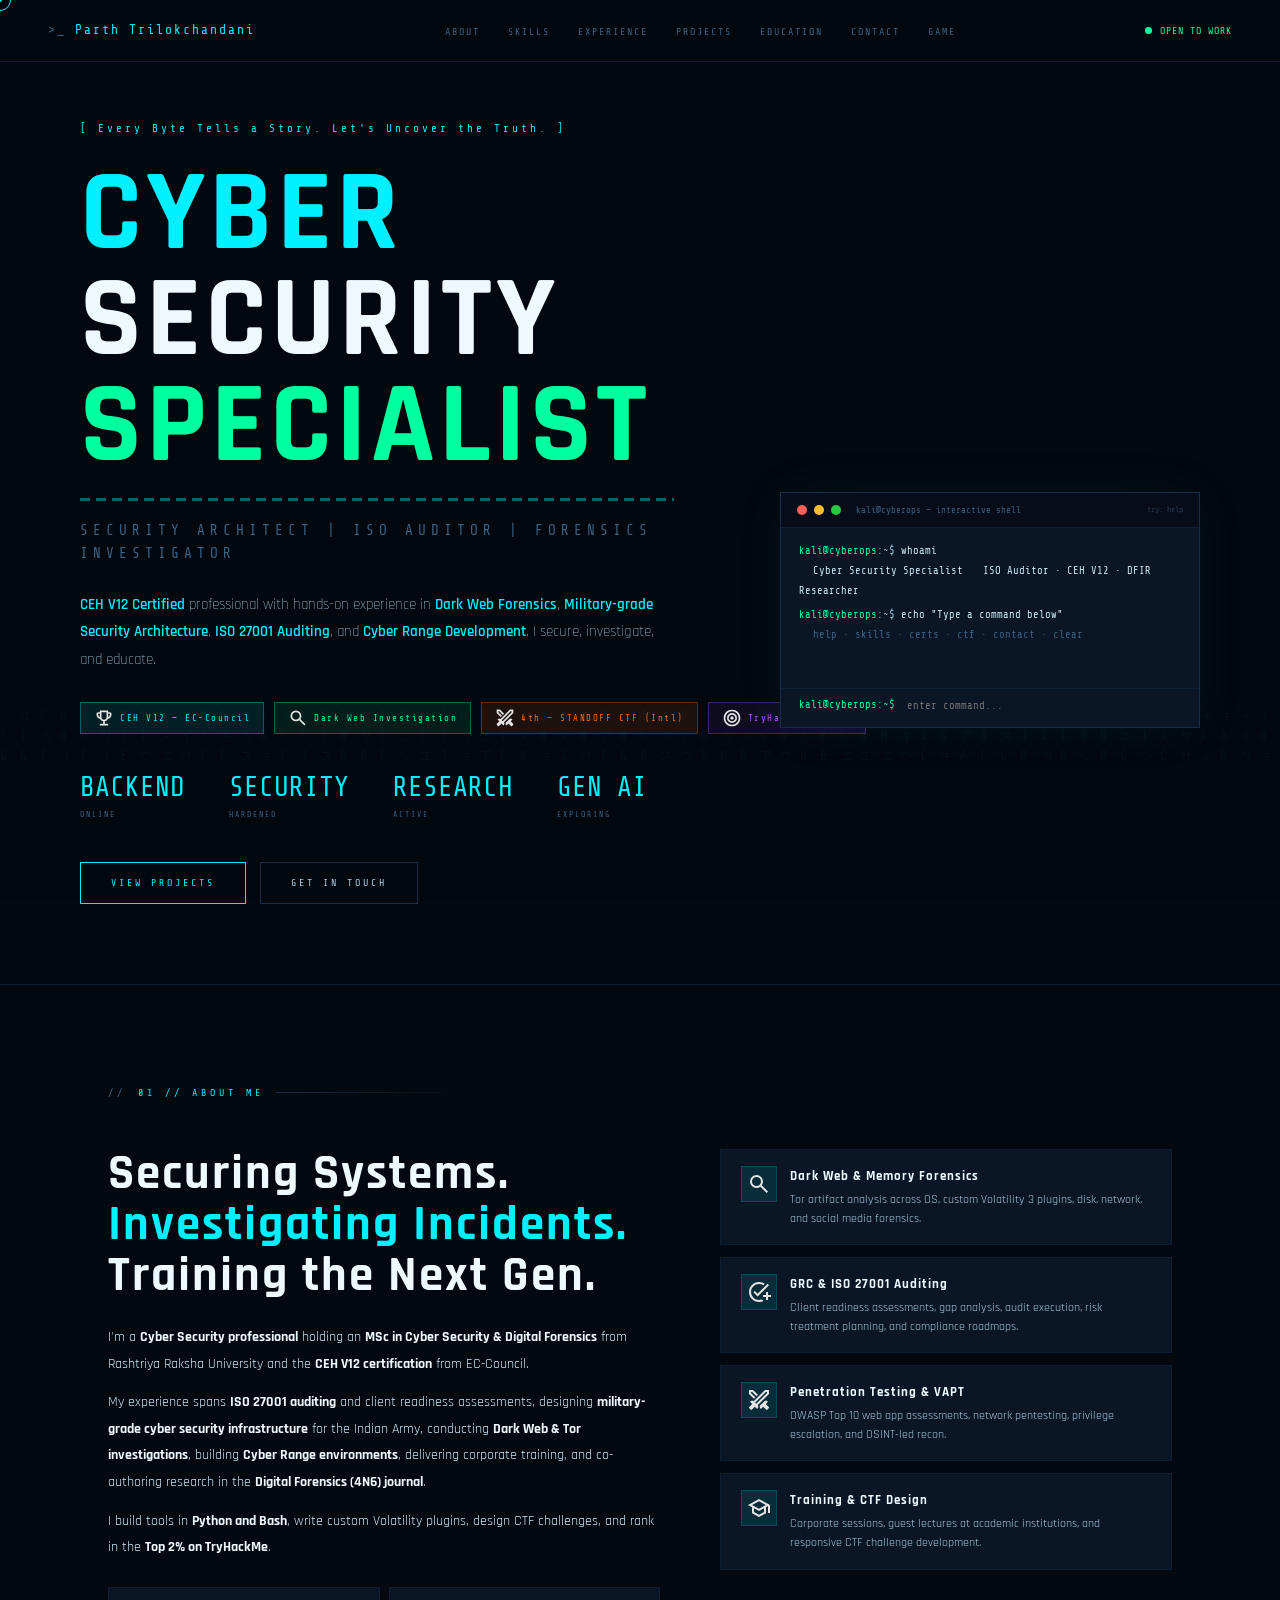
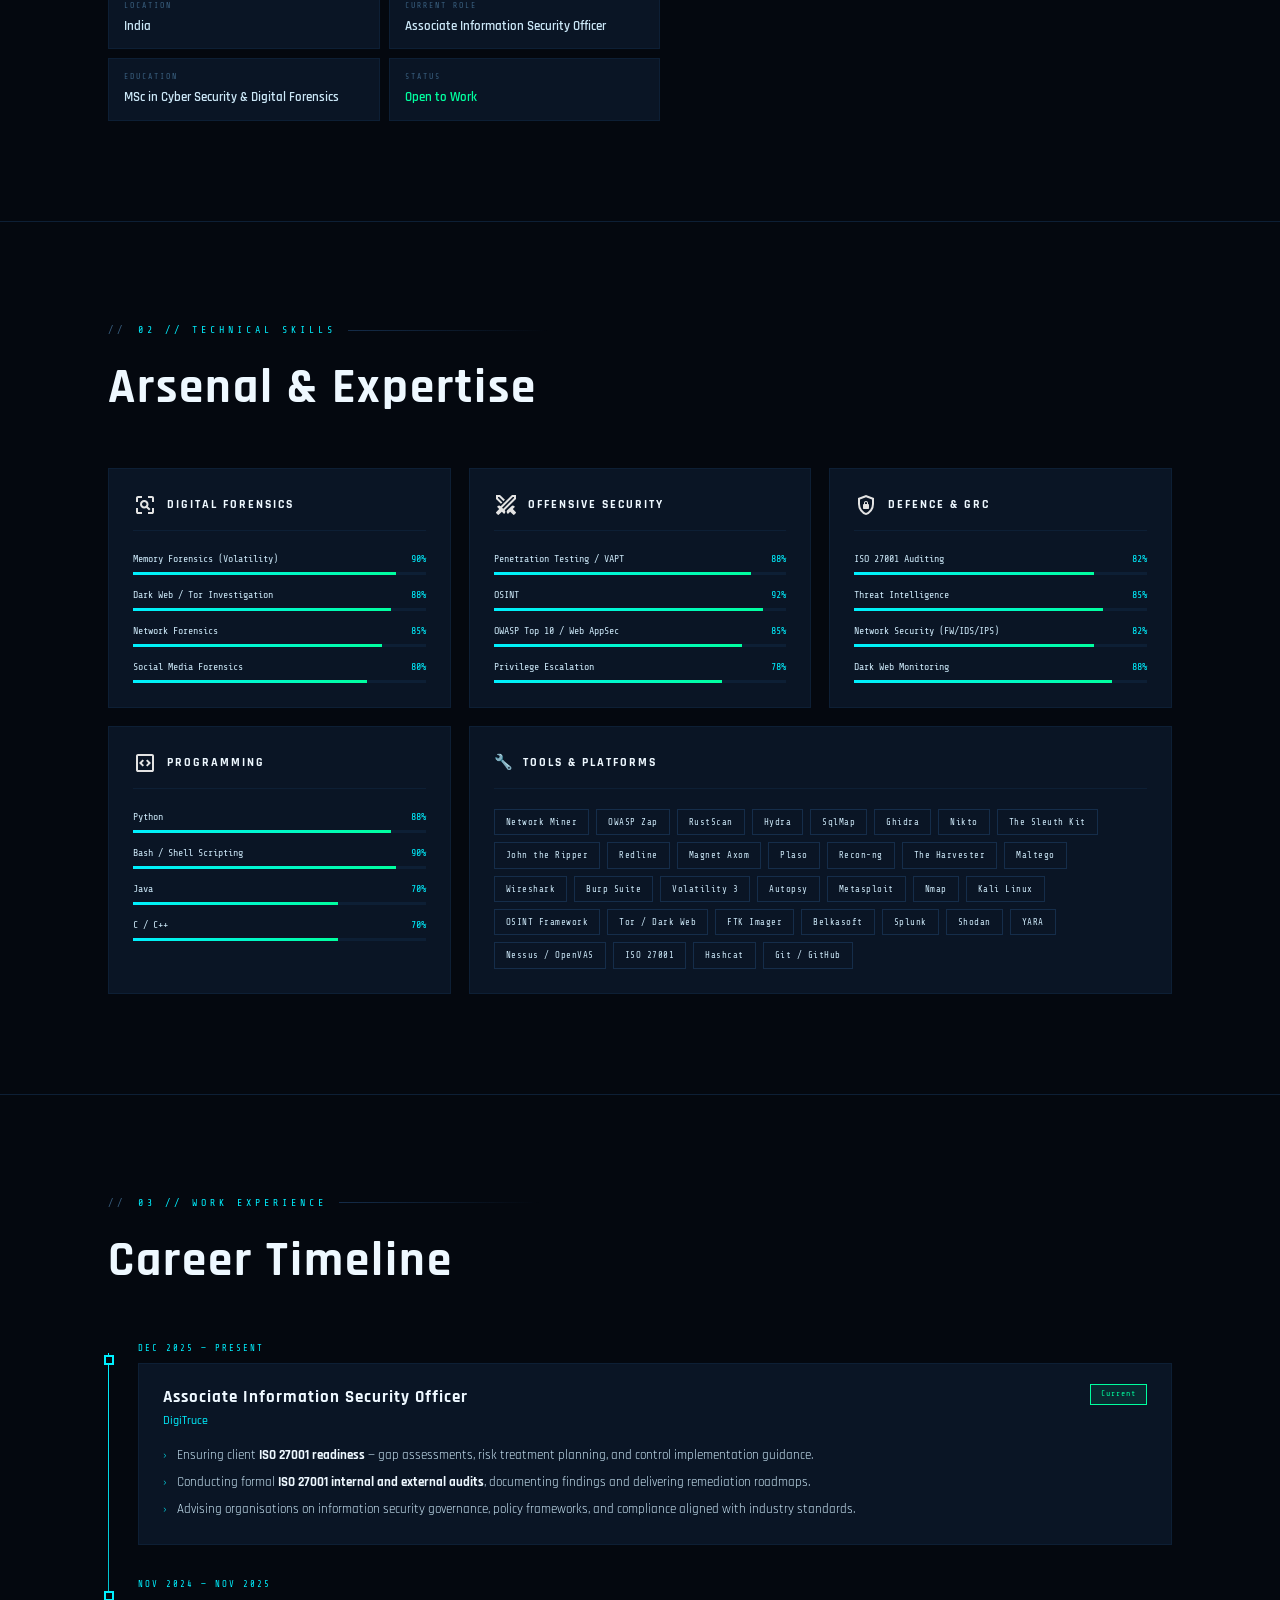
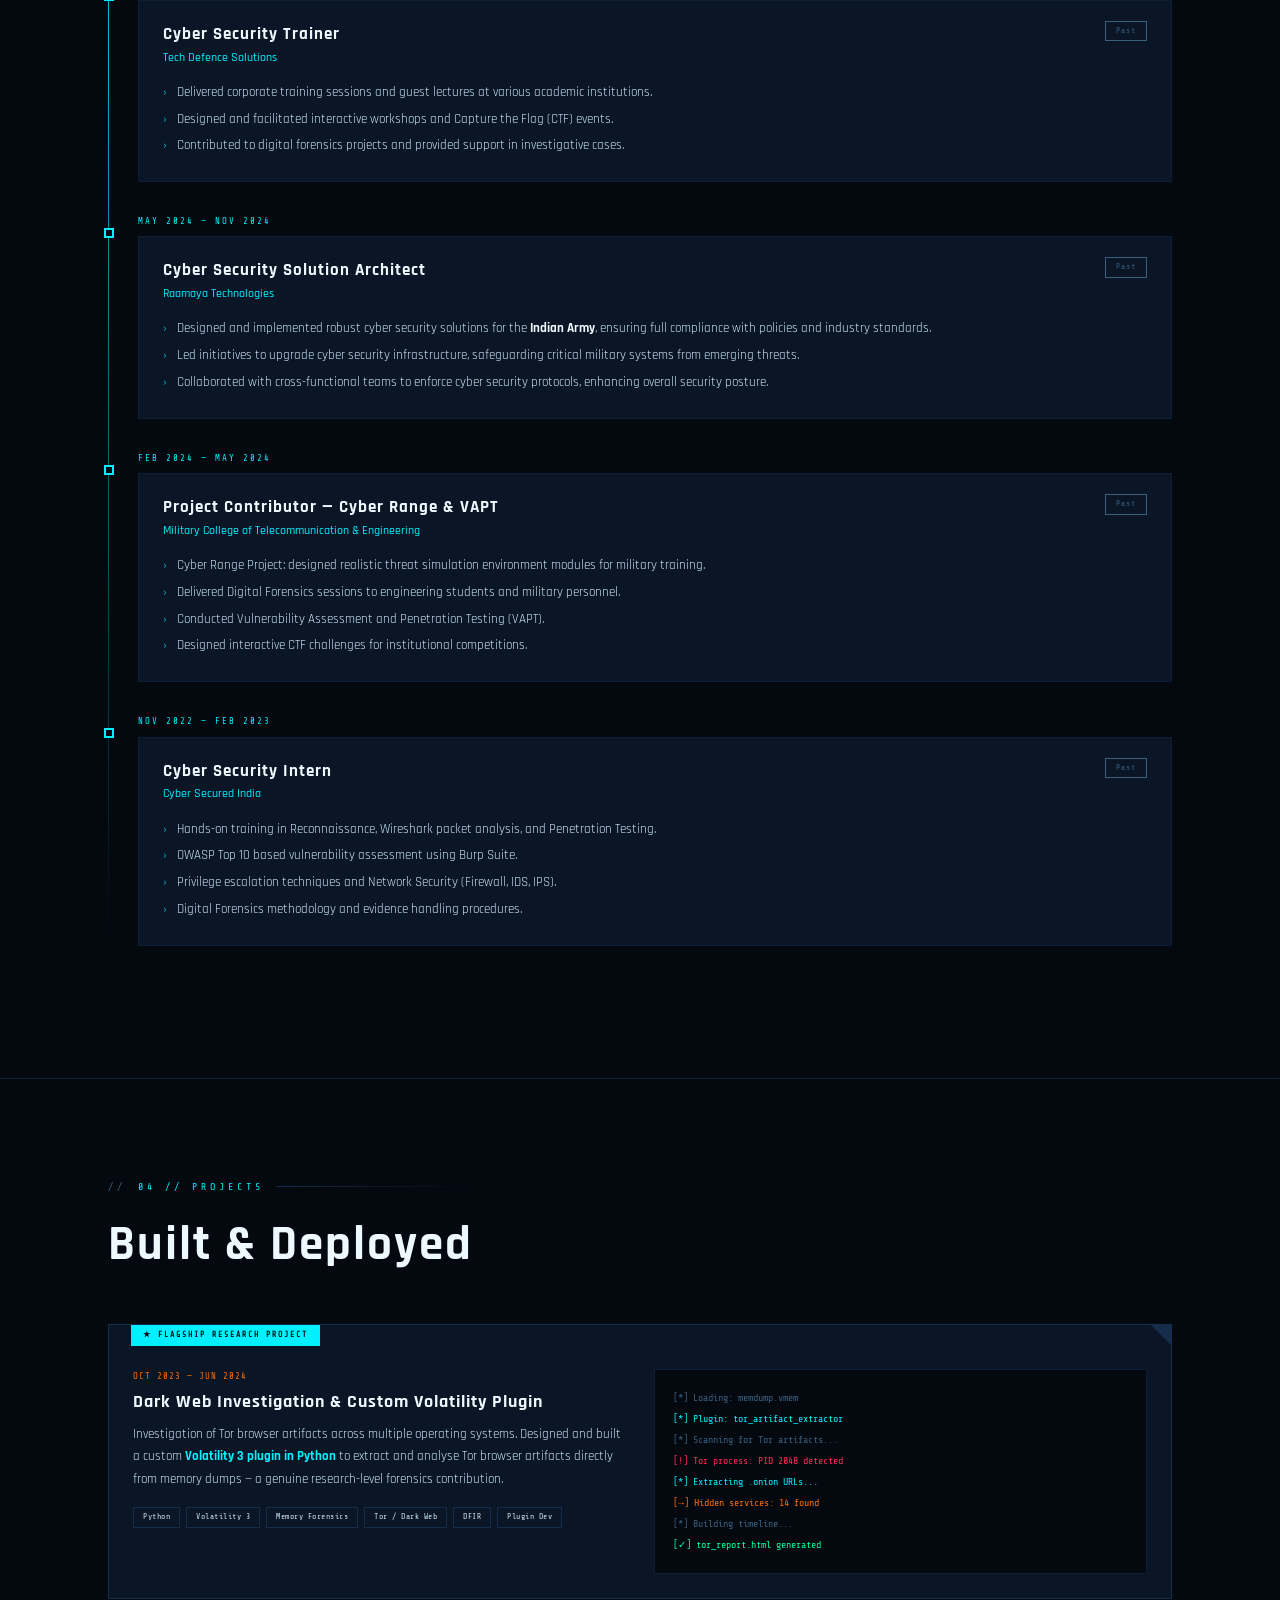
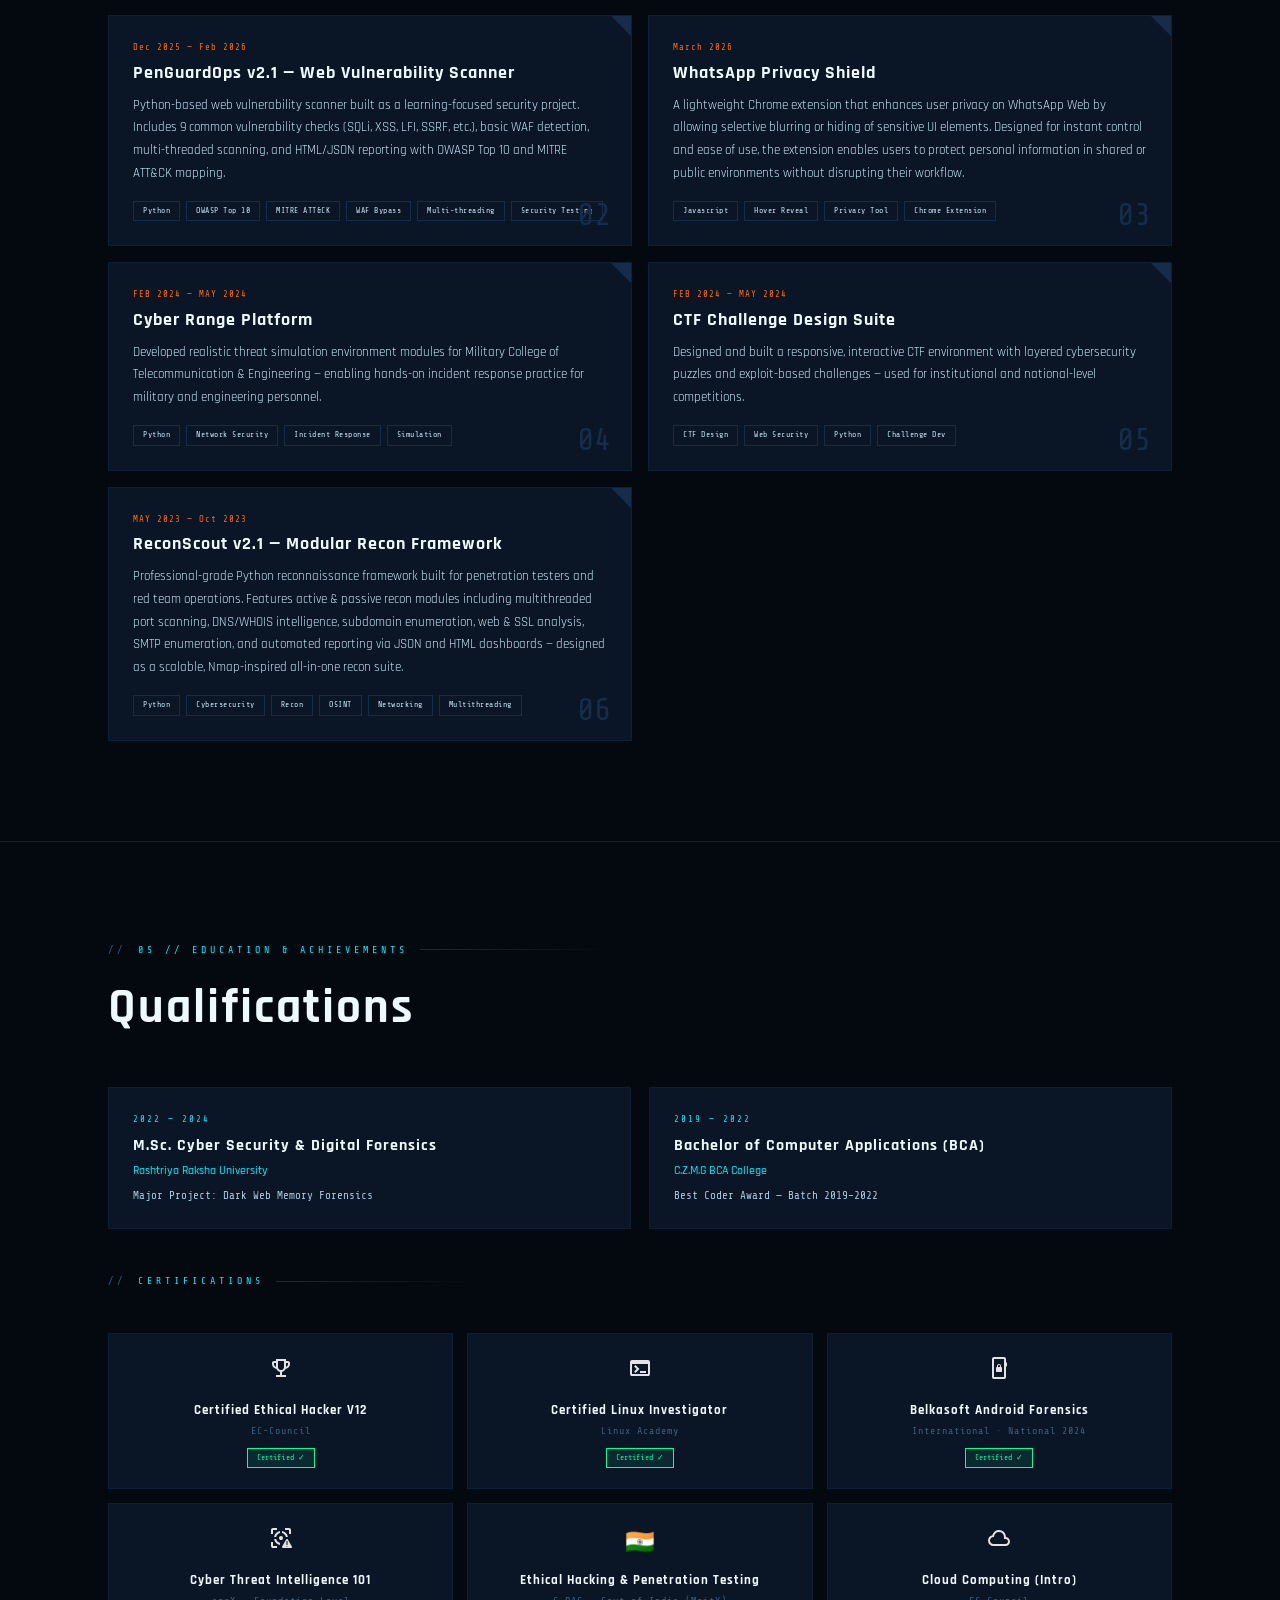
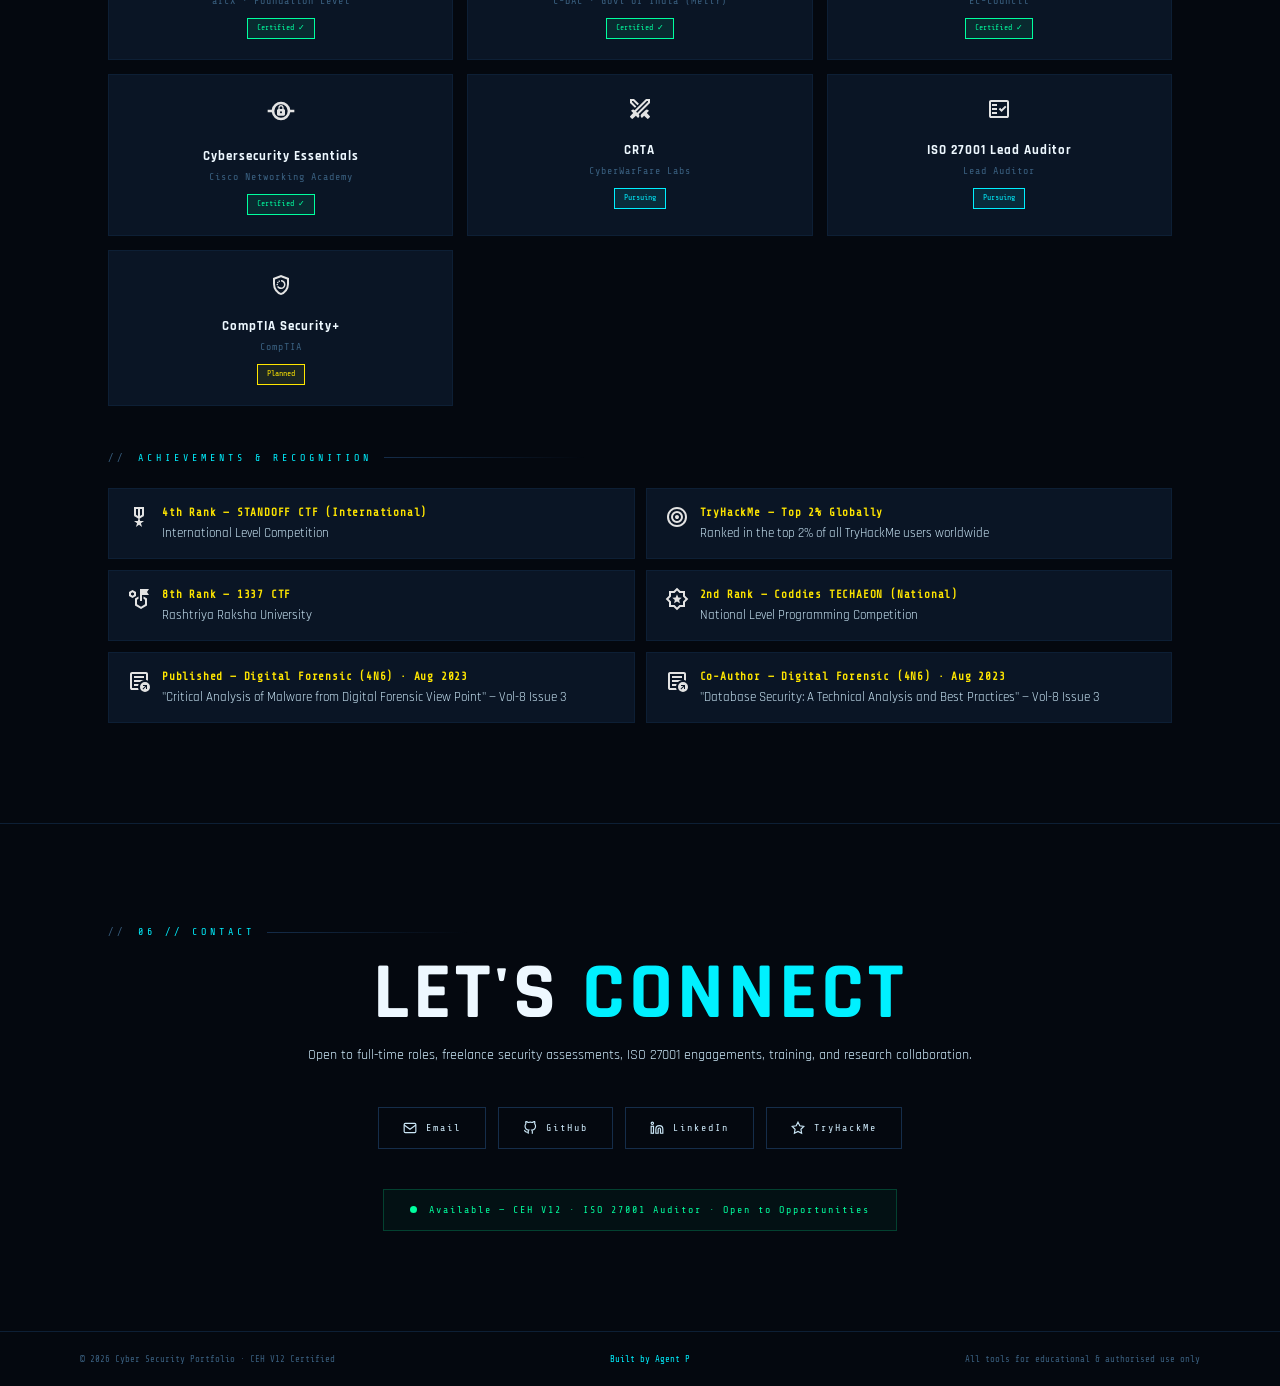
==== commit 29ef64ce: "Update index.html icons changed" ====
--- a/index.html
+++ b/index.html
@@ -353,7 +353,7 @@
     <span class="hbadge hb-cyan"><svg height="20px" viewBox="0 -960 960 960" width="20px" fill="#e3e3e3"><path d="M280-120v-80h160v-124q-49-11-87.5-41.5T296-442q-75-9-125.5-65.5T120-640v-40q0-33 23.5-56.5T200-760h80v-80h400v80h80q33 0 56.5 23.5T840-680v40q0 76-50.5 132.5T664-442q-18 46-56.5 76.5T520-324v124h160v80H280Zm0-408v-152h-80v40q0 38 22 68.5t58 43.5Zm285 93q35-35 35-85v-240H360v240q0 50 35 85t85 35q50 0 85-35Zm115-93q36-13 58-43.5t22-68.5v-40h-80v152Zm-200-52Z"/></svg>
       CEH V12 — EC-Council</span>
     <span class="hbadge hb-green"><svg height="20px" viewBox="0 -960 960 960" width="20px" fill="#e3e3e3"><path d="M784-120 532-372q-30 24-69 38t-83 14q-109 0-184.5-75.5T120-580q0-109 75.5-184.5T380-840q109 0 184.5 75.5T640-580q0 44-14 83t-38 69l252 252-56 56ZM380-400q75 0 127.5-52.5T560-580q0-75-52.5-127.5T380-760q-75 0-127.5 52.5T200-580q0 75 52.5 127.5T380-400Z"/></svg>
-      Dark Web Investigator</span>
+      Dark Web Investigation</span>
     <span class="hbadge hb-orange"><svg height="20px" viewBox="0 -960 960 960" width="20px" fill="#e3e3e3"><path d="M762-96 645-212l-88 88-28-28q-23-23-23-57t23-57l169-169q23-23 57-23t57 23l28 28-88 88 116 117q12 12 12 28t-12 28l-50 50q-12 12-28 12t-28-12Zm118-628L426-270l5 4q23 23 23 57t-23 57l-28 28-88-88L198-96q-12 12-28 12t-28-12l-50-50q-12-12-12-28t12-28l116-117-88-88 28-28q23-23 57-23t57 23l4 5 454-454h160v160ZM334-583l24-23 23-24-23 24-24 23Zm-56 57L80-724v-160h160l198 198-57 56-174-174h-47v47l174 174-56 57Zm92 199 430-430v-47h-47L323-374l47 47Zm0 0-24-23-23-24 23 24 24 23Z"/></svg>
       4th — STANDOFF CTF (Intl)</span>
     <span class="hbadge hb-purple"><svg height="20px" viewBox="0 -960 960 960" width="20px" fill="#e3e3e3"><path d="M324-111.5Q251-143 197-197t-85.5-127Q80-397 80-480t31.5-156Q143-709 197-763t127-85.5Q397-880 480-880t156 31.5Q709-817 763-763t85.5 127Q880-563 880-480t-31.5 156Q817-251 763-197t-127 85.5Q563-80 480-80t-156-31.5ZM707-253q93-93 93-227t-93-227q-93-93-227-93t-227 93q-93 93-93 227t93 227q93 93 227 93t227-93Zm-397-57q-70-70-70-170t70-170q70-70 170-70t170 70q70 70 70 170t-70 170q-70 70-170 70t-170-70Zm283-57q47-47 47-113t-47-113q-47-47-113-47t-113 47q-47 47-47 113t47 113q47 47 113 47t113-47Zm-169.5-56.5Q400-447 400-480t23.5-56.5Q447-560 480-560t56.5 23.5Q560-513 560-480t-23.5 56.5Q513-400 480-400t-56.5-23.5Z"/></svg>
@@ -443,7 +443,7 @@
     <h2 class="skills-h2">Arsenal &amp; Expertise</h2>
     <div class="skills-grid">
       <div class="skill-category reveal">
-        <div class="skill-cat-header"><span class="skill-cat-icon">🔍</span><span class="skill-cat-name">Digital Forensics</span></div>
+        <div class="skill-cat-header"><svg height="24px" viewBox="0 -960 960 960" width="24px" fill="#e3e3e3"><path d="M514-446q26-26 26-64t-26-64q-26-26-64-26t-64 26q-26 26-26 64t26 64q26 26 64 26t64-26Zm129 186L538-365q-20 13-42.5 19t-45.5 6q-71 0-120.5-49.5T280-510q0-71 49.5-120.5T450-680q71 0 120.5 49.5T620-510q0 23-6.5 45.5T594-422l106 106-57 56ZM200-120q-33 0-56.5-23.5T120-200v-160h80v160h160v80H200Zm400 0v-80h160v-160h80v160q0 33-23.5 56.5T760-120H600ZM120-600v-160q0-33 23.5-56.5T200-840h160v80H200v160h-80Zm640 0v-160H600v-80h160q33 0 56.5 23.5T840-760v160h-80Z"/></svg><span class="skill-cat-name">Digital Forensics</span></div>
         <div class="skill-bars">
           <div><div class="skill-bar-top"><span class="skill-name">Memory Forensics (Volatility)</span><span class="skill-pct">90%</span></div><div class="skill-bar-track"><div class="skill-bar-fill" data-width="90"></div></div></div>
           <div><div class="skill-bar-top"><span class="skill-name">Dark Web / Tor Investigation</span><span class="skill-pct">88%</span></div><div class="skill-bar-track"><div class="skill-bar-fill" data-width="88"></div></div></div>
@@ -452,7 +452,7 @@
         </div>
       </div>
       <div class="skill-category reveal">
-        <div class="skill-cat-header"><span class="skill-cat-icon">⚔️</span><span class="skill-cat-name">Offensive Security</span></div>
+        <div class="skill-cat-header"><svg xmlns="http://www.w3.org/2000/svg" height="24px" viewBox="0 -960 960 960" width="24px" fill="#e3e3e3"><path d="M762-96 645-212l-88 88-28-28q-23-23-23-57t23-57l169-169q23-23 57-23t57 23l28 28-88 88 116 117q12 12 12 28t-12 28l-50 50q-12 12-28 12t-28-12Zm118-628L426-270l5 4q23 23 23 57t-23 57l-28 28-88-88L198-96q-12 12-28 12t-28-12l-50-50q-12-12-12-28t12-28l116-117-88-88 28-28q23-23 57-23t57 23l4 5 454-454h160v160ZM334-583l24-23 23-24-23 24-24 23Zm-56 57L80-724v-160h160l198 198-57 56-174-174h-47v47l174 174-56 57Zm92 199 430-430v-47h-47L323-374l47 47Zm0 0-24-23-23-24 23 24 24 23Z"/></svg><span class="skill-cat-name">Offensive Security</span></div>
         <div class="skill-bars">
           <div><div class="skill-bar-top"><span class="skill-name">Penetration Testing / VAPT</span><span class="skill-pct">88%</span></div><div class="skill-bar-track"><div class="skill-bar-fill" data-width="88"></div></div></div>
           <div><div class="skill-bar-top"><span class="skill-name">OSINT</span><span class="skill-pct">92%</span></div><div class="skill-bar-track"><div class="skill-bar-fill" data-width="92"></div></div></div>
@@ -461,7 +461,7 @@
         </div>
       </div>
       <div class="skill-category reveal">
-        <div class="skill-cat-header"><span class="skill-cat-icon">🛡️</span><span class="skill-cat-name">Defence &amp; GRC</span></div>
+        <div class="skill-cat-header"><svg xmlns="http://www.w3.org/2000/svg" height="24px" viewBox="0 -960 960 960" width="24px" fill="#e3e3e3"><path d="M480-80q-139-35-229.5-159.5T160-516v-244l320-120 320 120v244q0 152-90.5 276.5T480-80Zm0-84q104-33 172-132t68-220v-189l-240-90-240 90v189q0 121 68 220t172 132Zm0-316Zm-80 160h160q17 0 28.5-11.5T600-360v-120q0-17-11.5-28.5T560-520v-40q0-33-23.5-56.5T480-640q-33 0-56.5 23.5T400-560v40q-17 0-28.5 11.5T360-480v120q0 17 11.5 28.5T400-320Zm40-200v-40q0-17 11.5-28.5T480-600q17 0 28.5 11.5T520-560v40h-80Z"/></svg><span class="skill-cat-name">Defence &amp; GRC</span></div>
         <div class="skill-bars">
           <div><div class="skill-bar-top"><span class="skill-name">ISO 27001 Auditing</span><span class="skill-pct">82%</span></div><div class="skill-bar-track"><div class="skill-bar-fill" data-width="82"></div></div></div>
           <div><div class="skill-bar-top"><span class="skill-name">Threat Intelligence</span><span class="skill-pct">85%</span></div><div class="skill-bar-track"><div class="skill-bar-fill" data-width="85"></div></div></div>
@@ -470,7 +470,7 @@
         </div>
       </div>
       <div class="skill-category reveal">
-        <div class="skill-cat-header"><span class="skill-cat-icon">💻</span><span class="skill-cat-name">Programming</span></div>
+        <div class="skill-cat-header"><svg xmlns="http://www.w3.org/2000/svg" height="24px" viewBox="0 -960 960 960" width="24px" fill="#e3e3e3"><path d="m384-336 56-57-87-87 87-87-56-57-144 144 144 144Zm192 0 144-144-144-144-56 57 87 87-87 87 56 57ZM200-120q-33 0-56.5-23.5T120-200v-560q0-33 23.5-56.5T200-840h560q33 0 56.5 23.5T840-760v560q0 33-23.5 56.5T760-120H200Zm0-80h560v-560H200v560Zm0-560v560-560Z"/></svg><span class="skill-cat-name">Programming</span></div>
         <div class="skill-bars">
           <div><div class="skill-bar-top"><span class="skill-name">Python</span><span class="skill-pct">88%</span></div><div class="skill-bar-track"><div class="skill-bar-fill" data-width="88"></div></div></div>
           <div><div class="skill-bar-top"><span class="skill-name">Bash / Shell Scripting</span><span class="skill-pct">90%</span></div><div class="skill-bar-track"><div class="skill-bar-fill" data-width="90"></div></div></div>
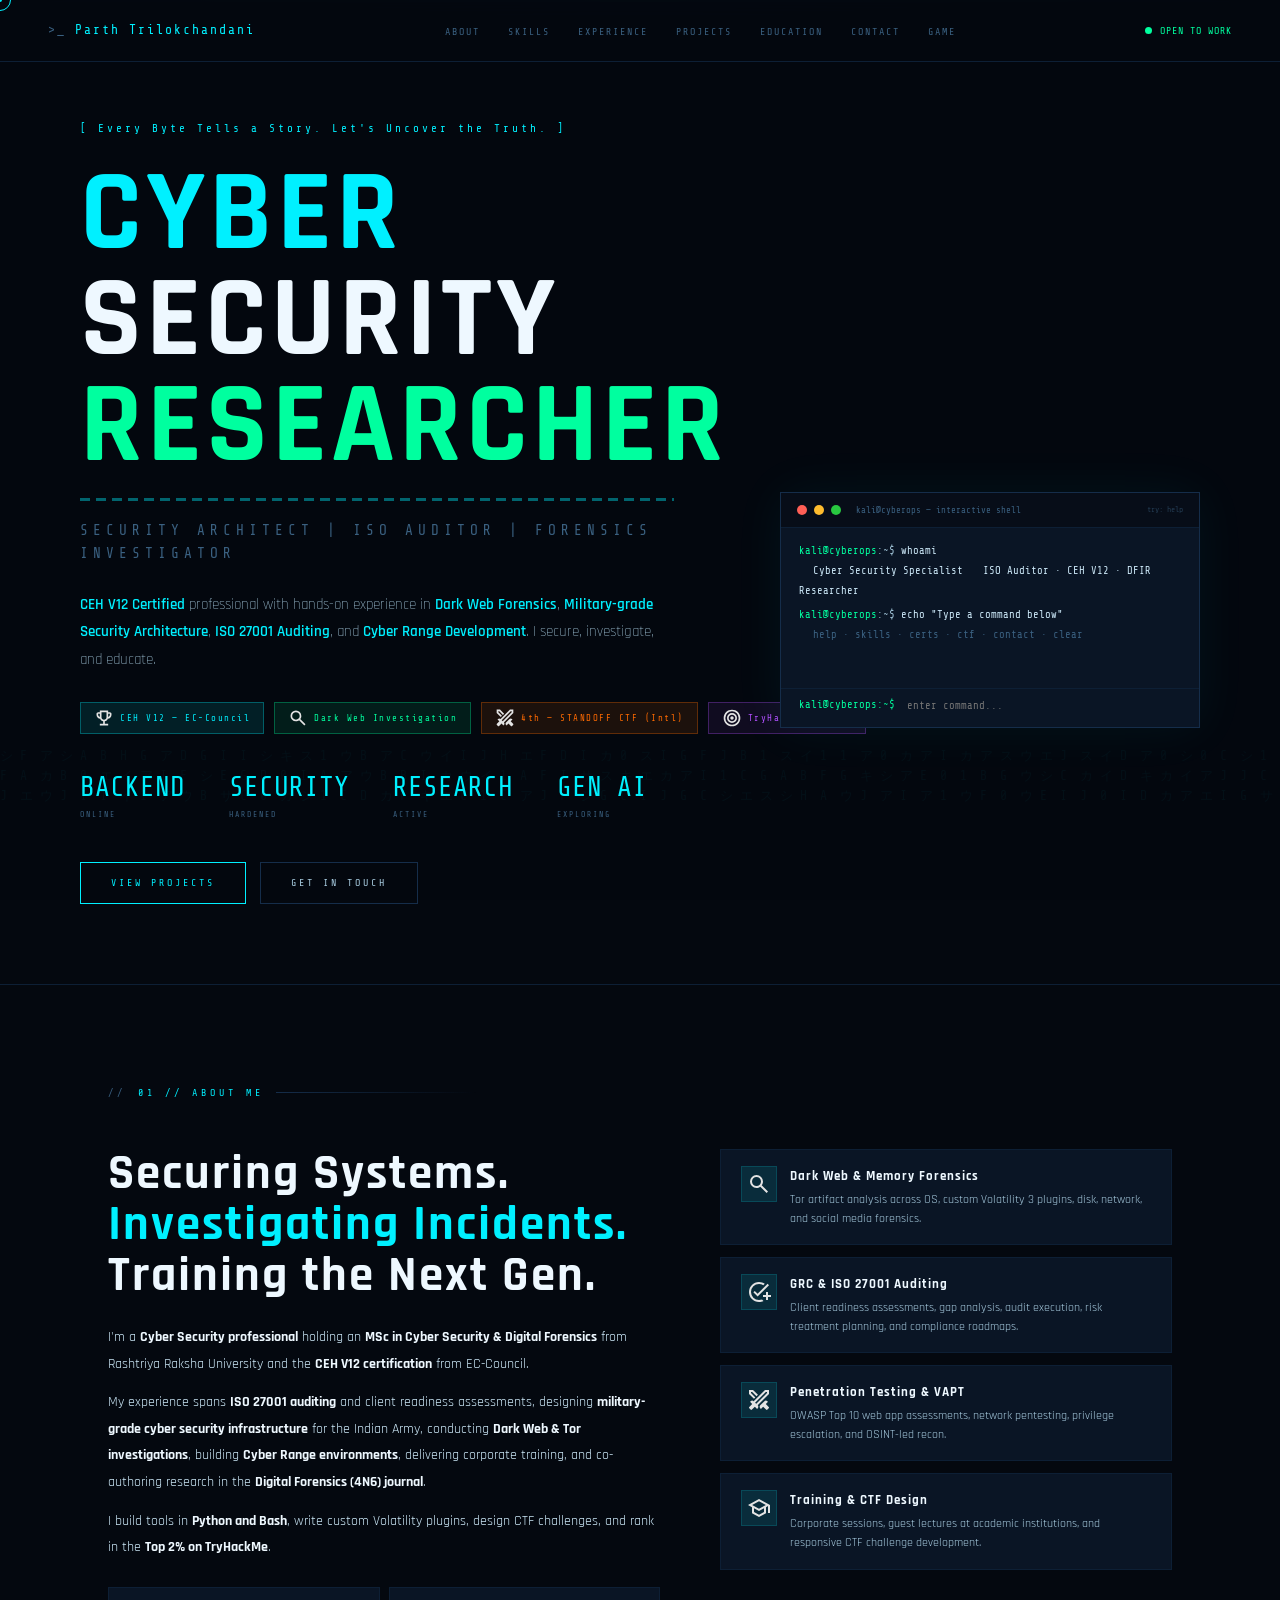
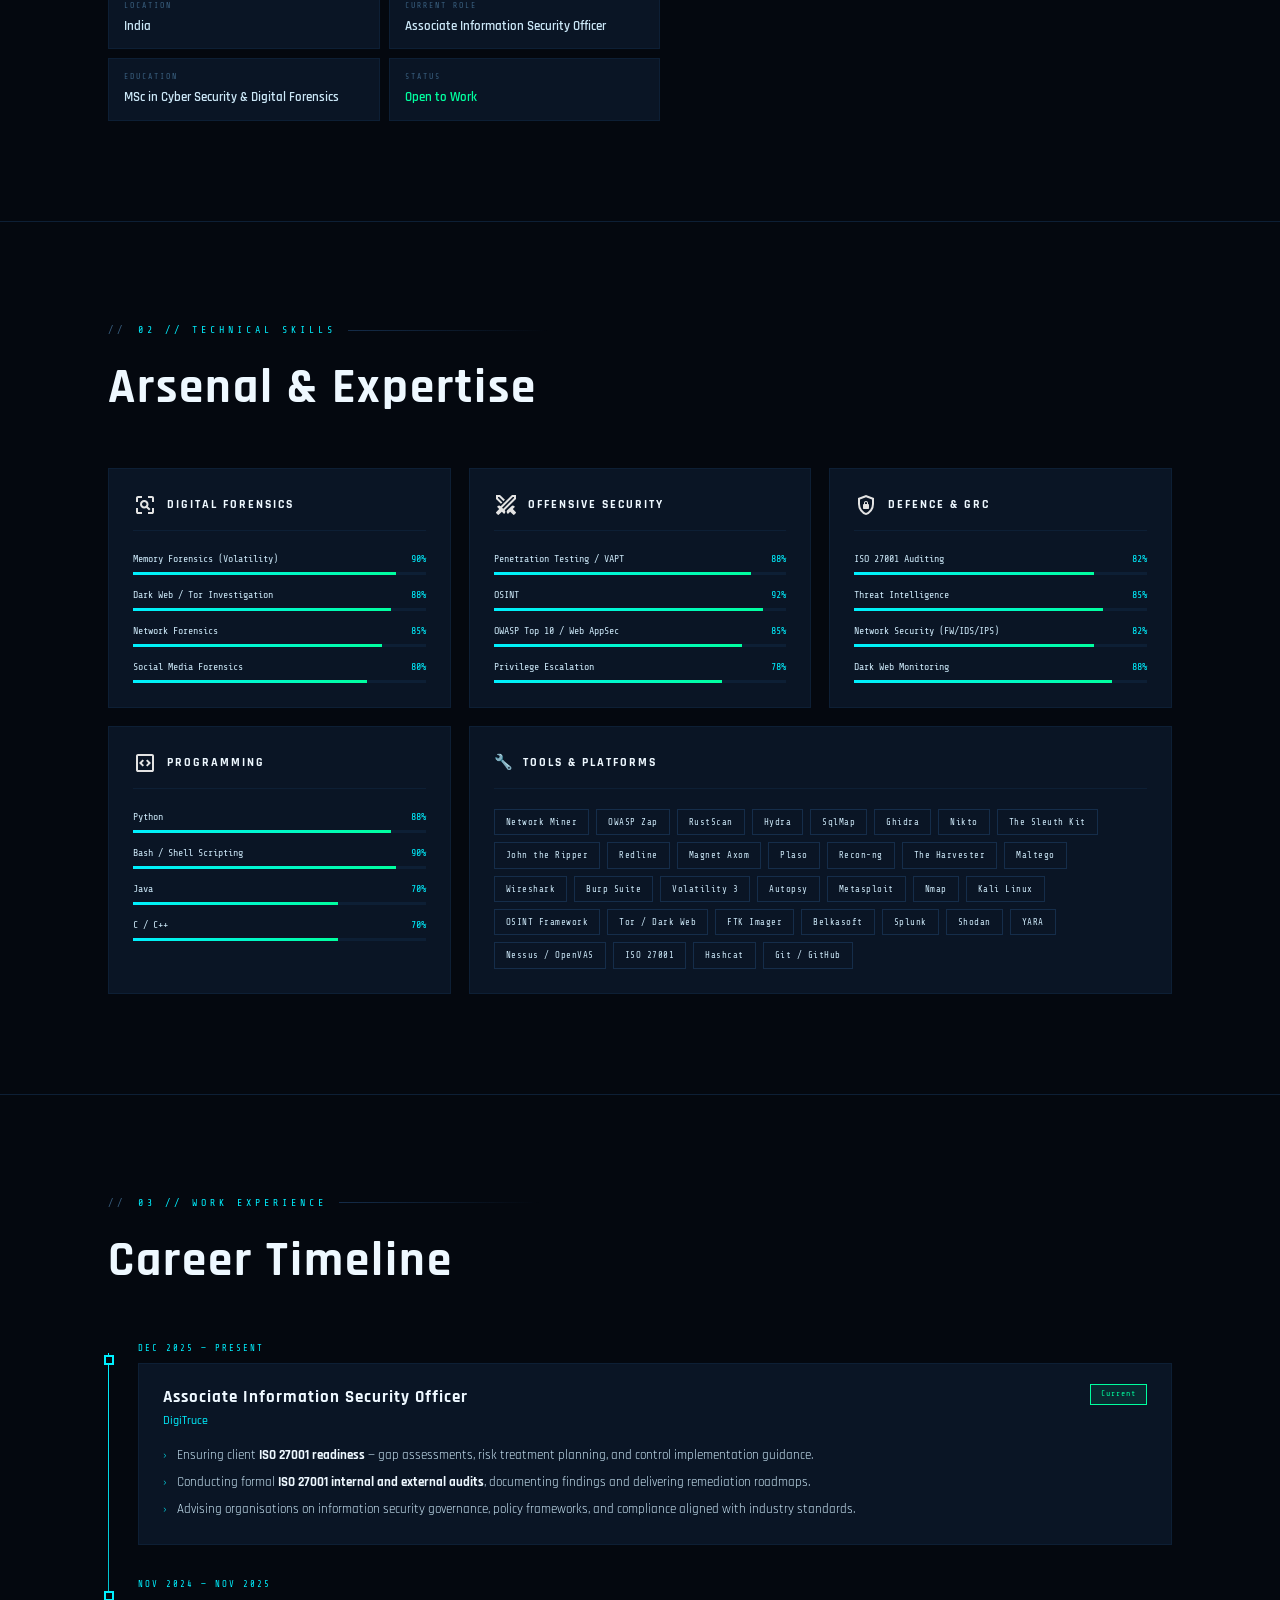
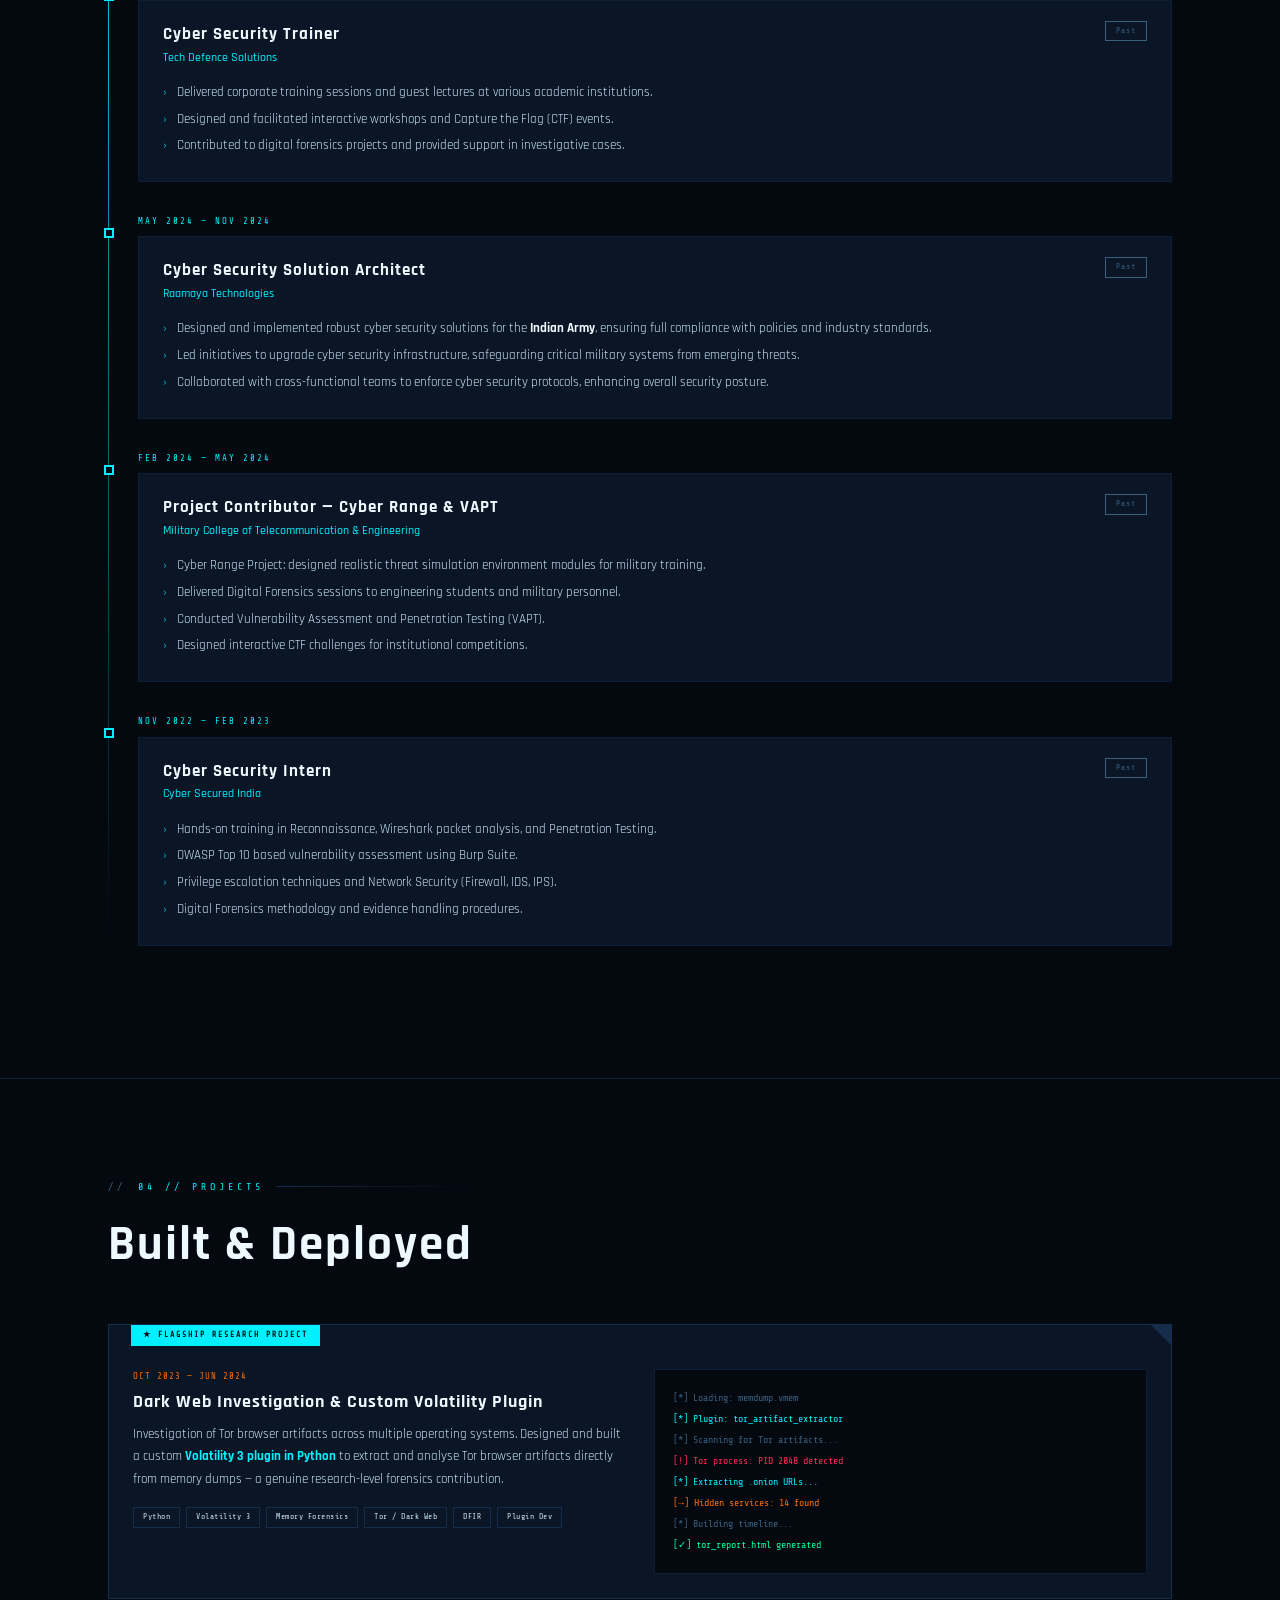
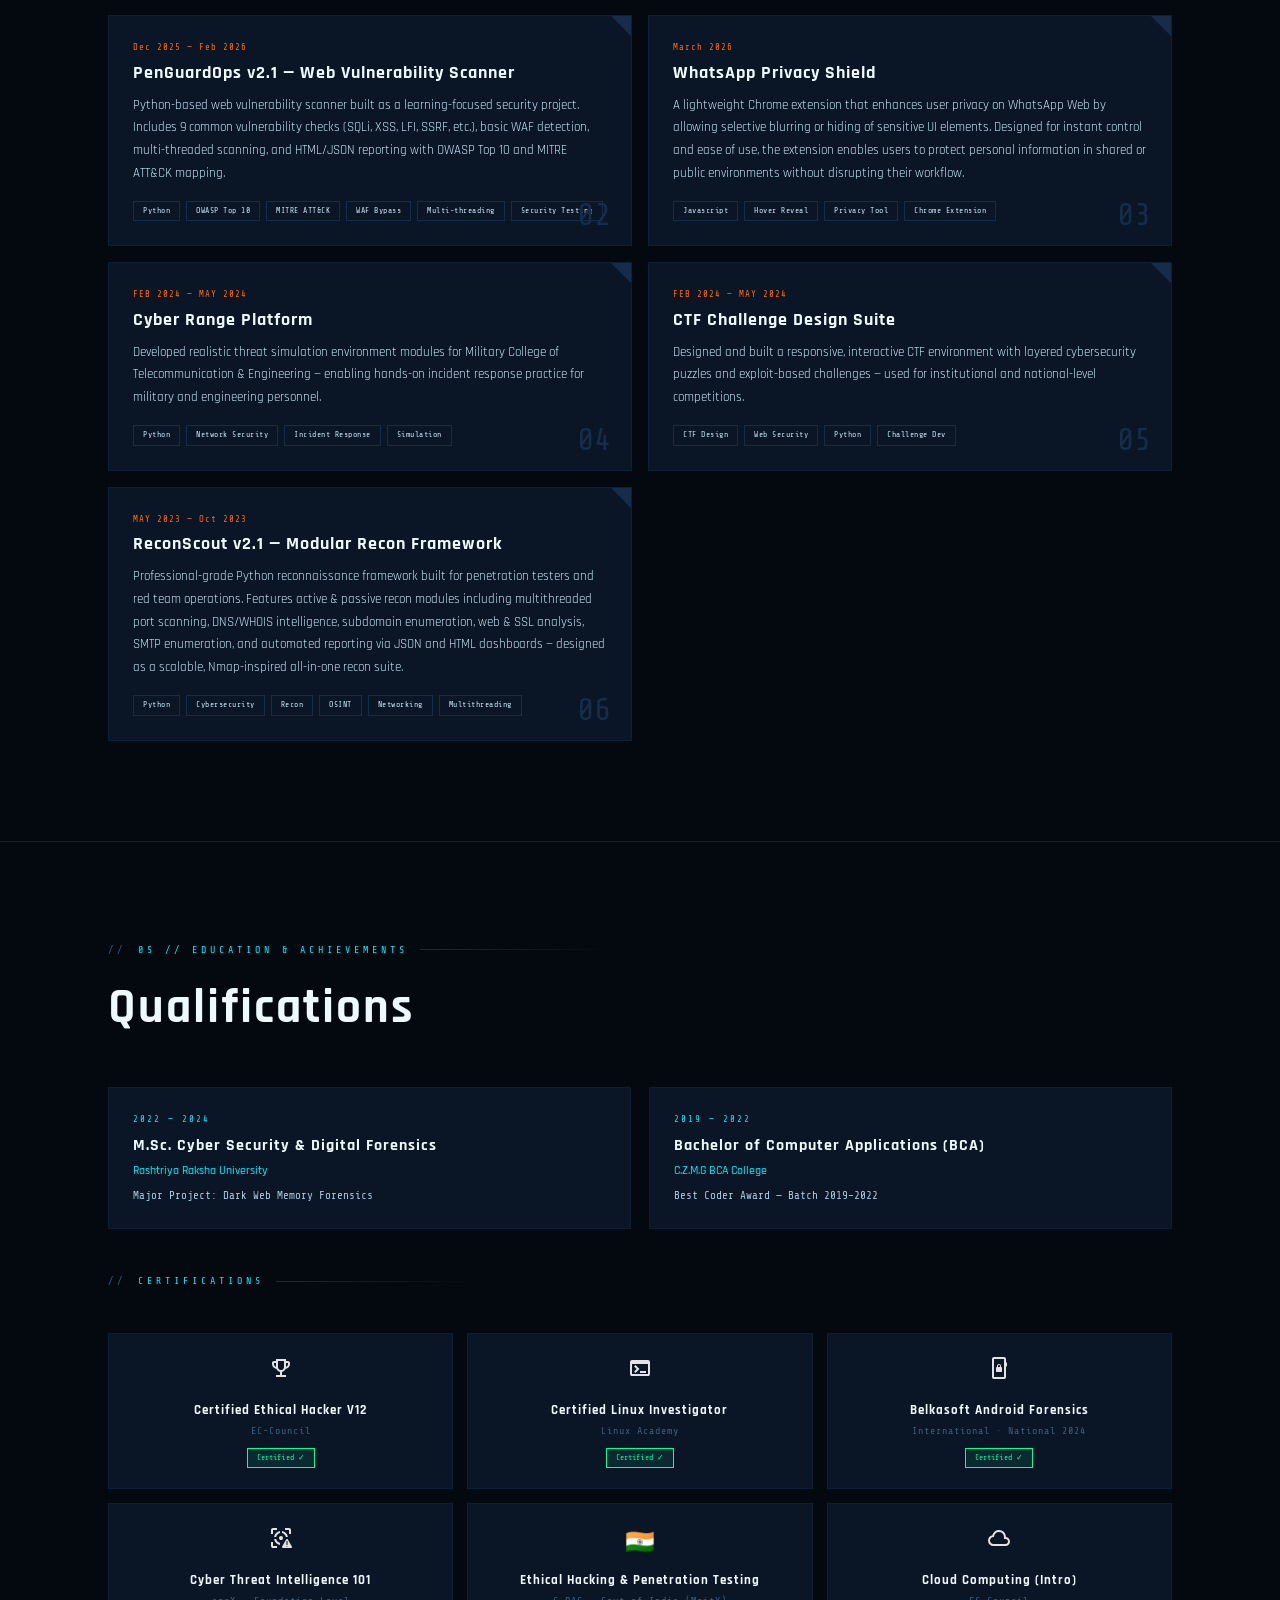
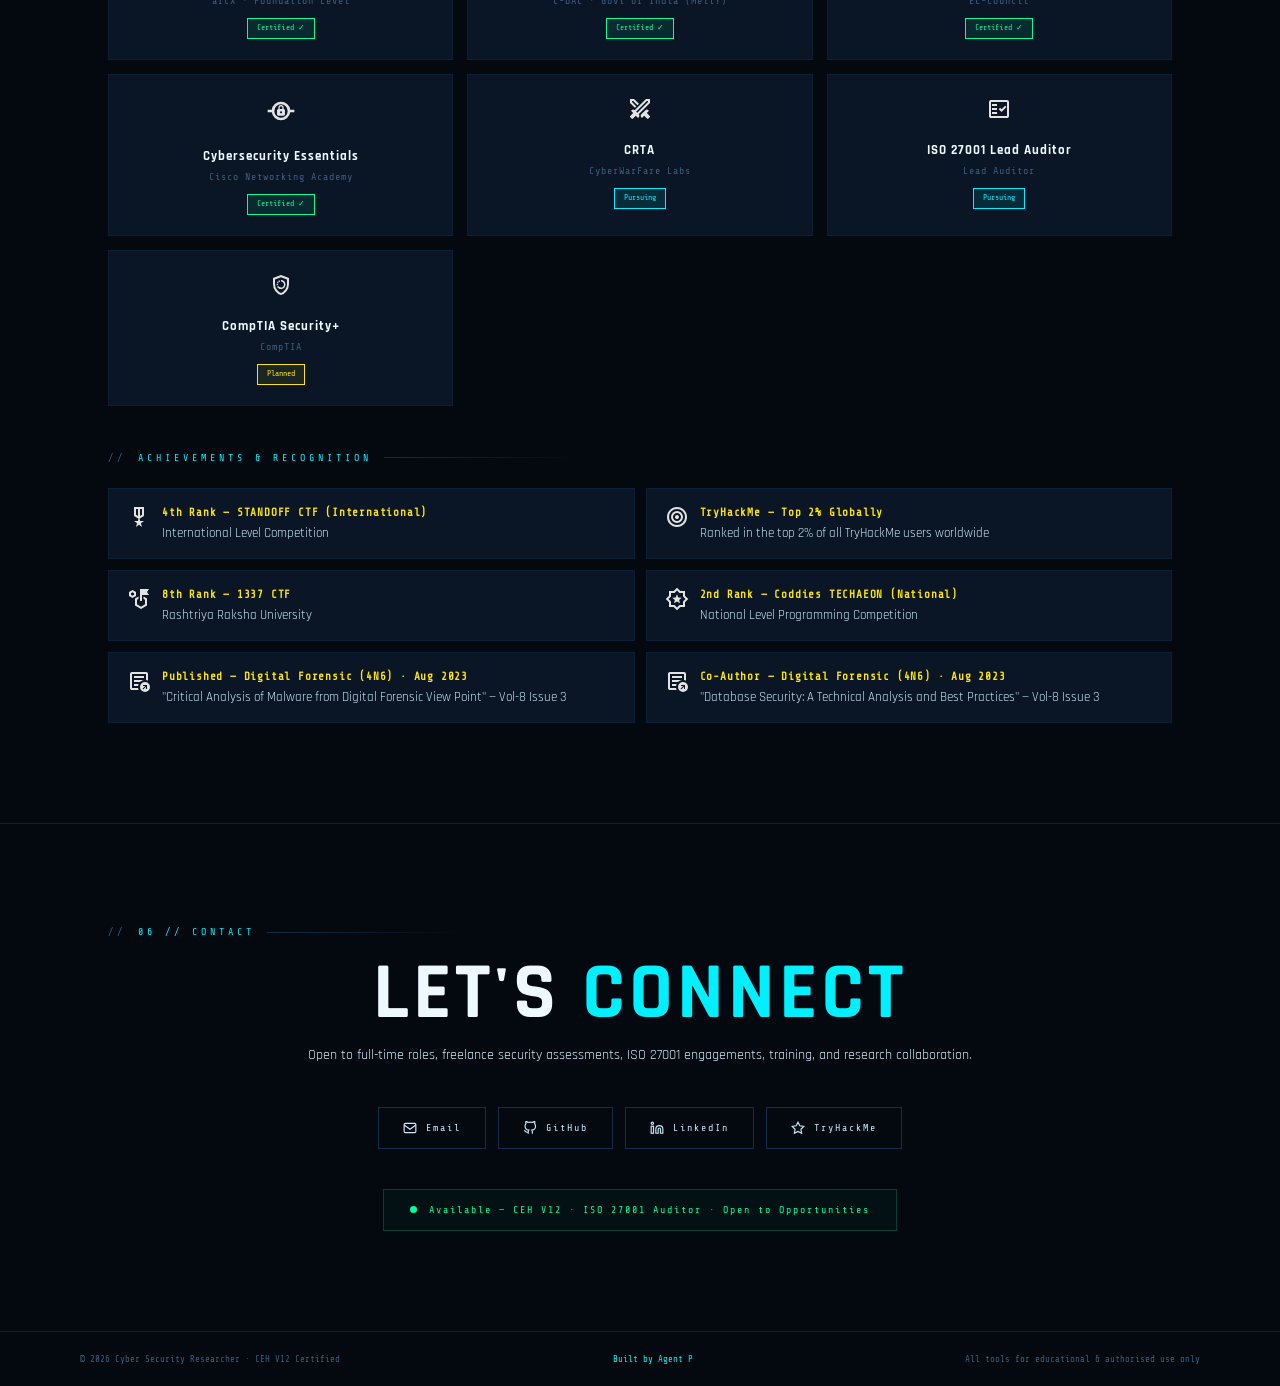
==== commit 13803bf1: "Update index.html Specialist to Researcher - text change" ====
--- a/index.html
+++ b/index.html
@@ -3,7 +3,7 @@
 <head>
 <meta charset="UTF-8">
 <meta name="viewport" content="width=device-width, initial-scale=1.0">
-<title>Agent P | Cyber Security Specialist</title>
+<title>Agent P | Cyber Security Researcher</title>
 <link rel="icon" type="image/png" href="favicon.svg">
 <link href="https://fonts.googleapis.com/css2?family=Share+Tech+Mono&family=Rajdhani:wght@300;400;500;600;700&display=swap" rel="stylesheet">
 <style>
@@ -342,7 +342,7 @@
 <!-- HERO -->
 <section id="hero">
   <div class="hero-eyebrow">[ Every Byte Tells a Story. Let's Uncover the Truth. ]</div>
-  <h1 class="hero-name"><span class="n-cyan">CYBER</span><br>SECURITY<br><span class="n-green">SPECIALIST</span></h1>
+  <h1 class="hero-name"><span class="n-cyan">CYBER</span><br>SECURITY<br><span class="n-green">RESEARCHER</span></h1>
   <div class="hero-role">Security Architect | ISO Auditor | Forensics Investigator</div>
   <p class="hero-tagline">
     <strong>CEH V12 Certified</strong> professional with hands-on experience in <strong>Dark Web Forensics</strong>,
@@ -746,7 +746,7 @@
 </main>
 
 <footer>
-  <span>© 2026 Cyber Security Portfolio · CEH V12 Certified</span>
+  <span>© 2026 Cyber Security Researcher · CEH V12 Certified</span>
   <span style="color:var(--cyan)">Built by Agent P</span>
   <span>All tools for educational &amp; authorised use only</span>
 </footer>
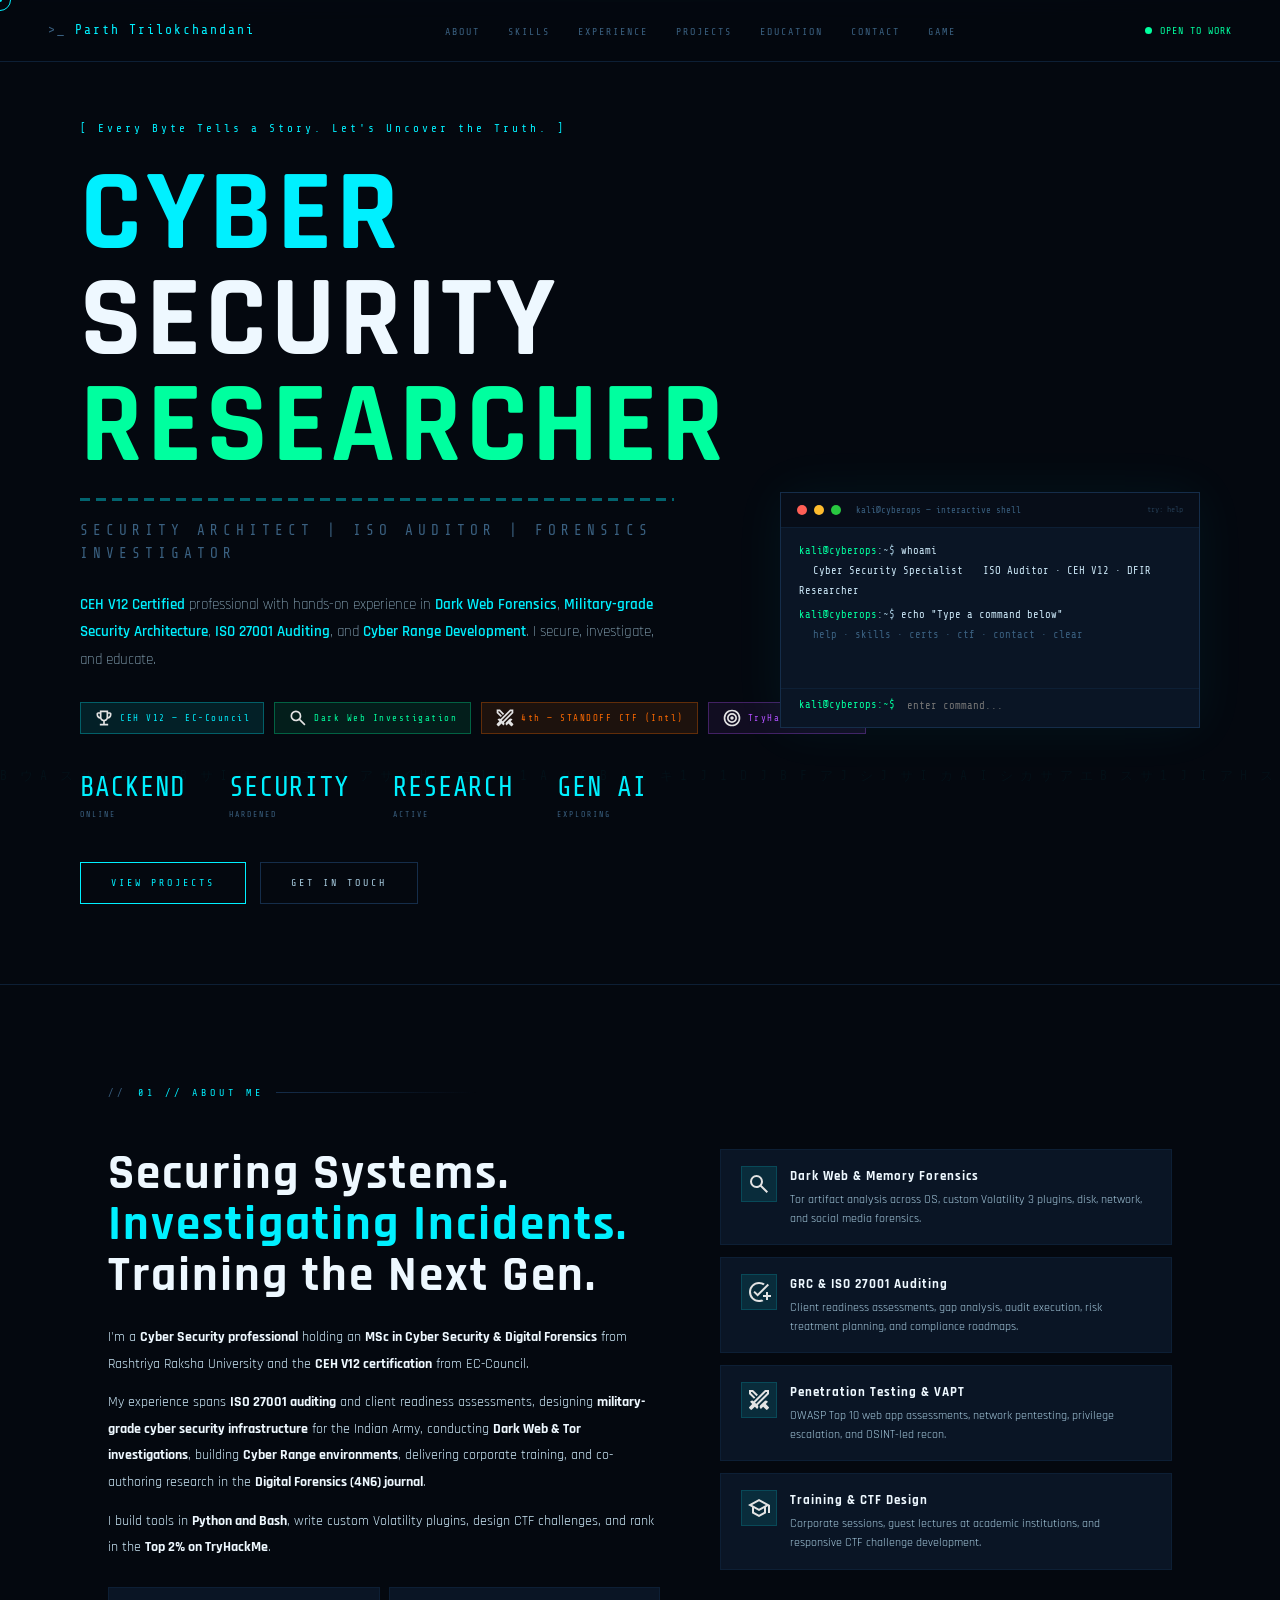
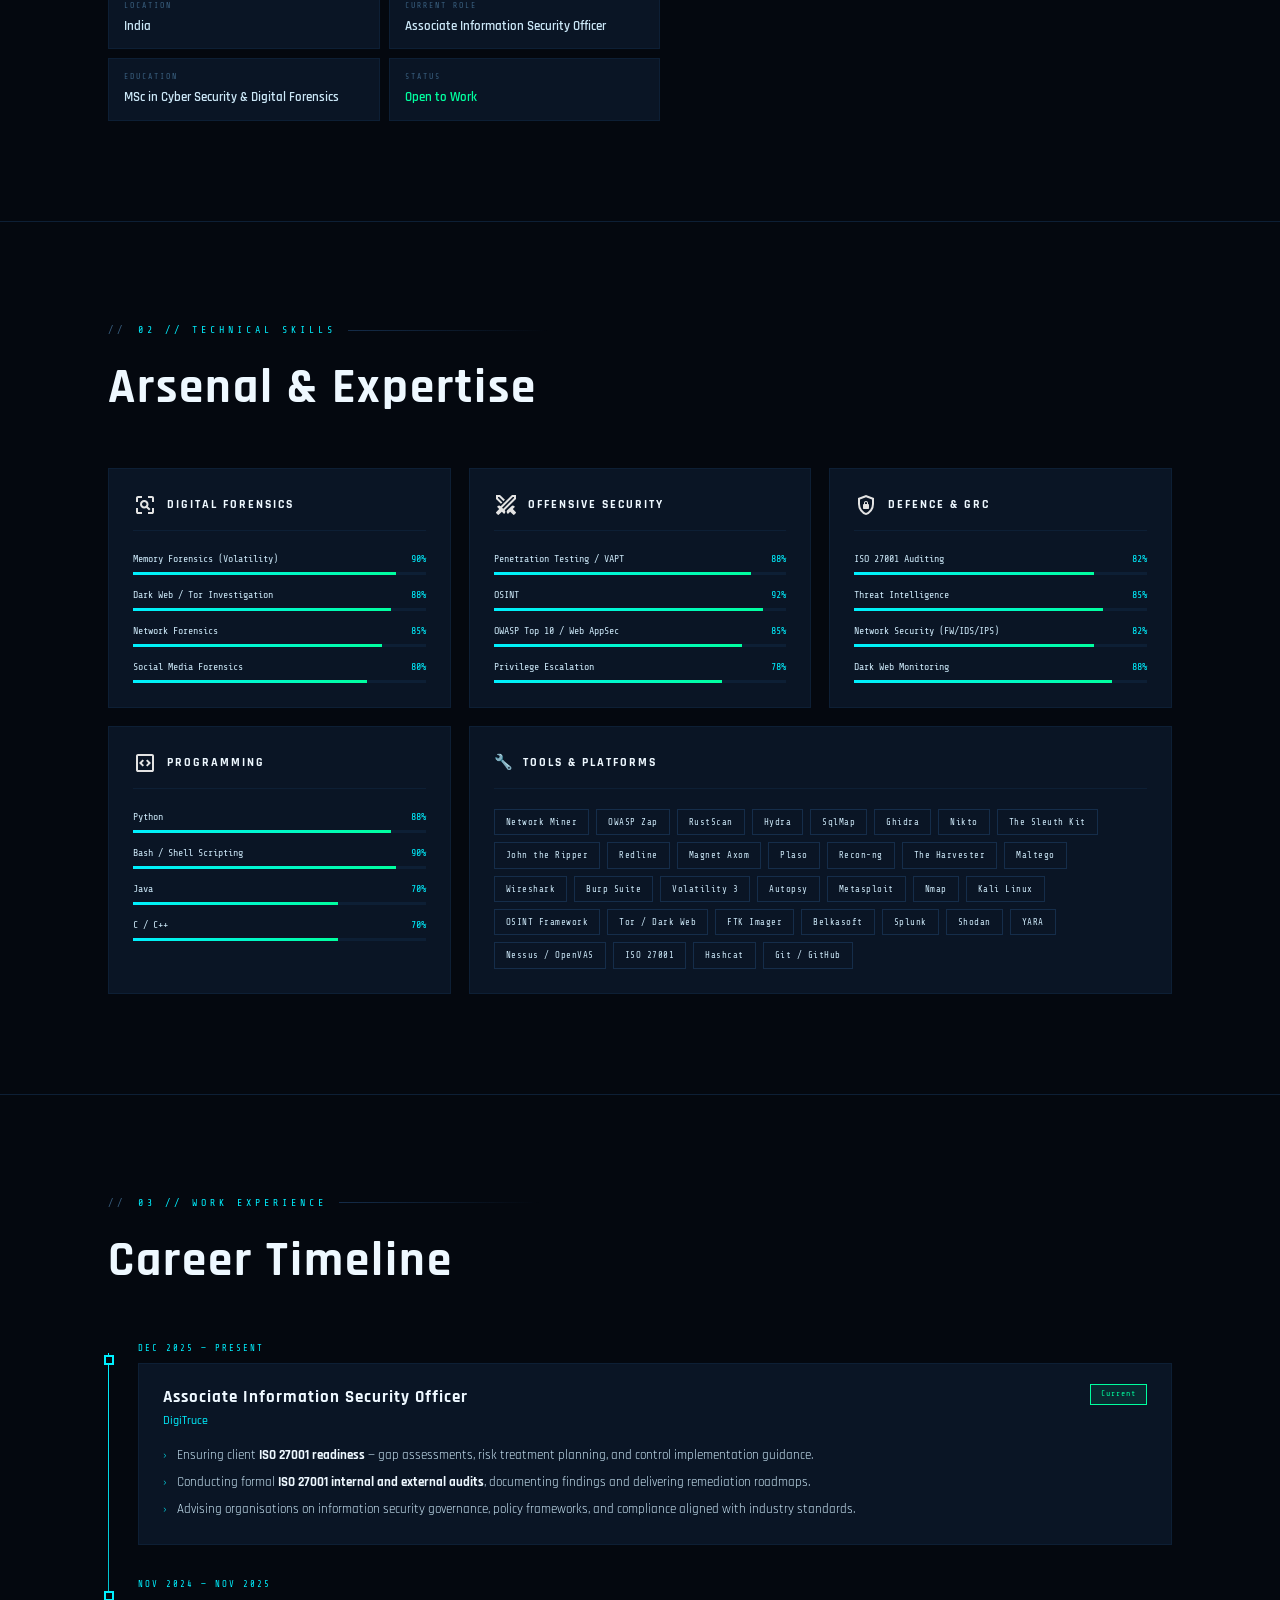
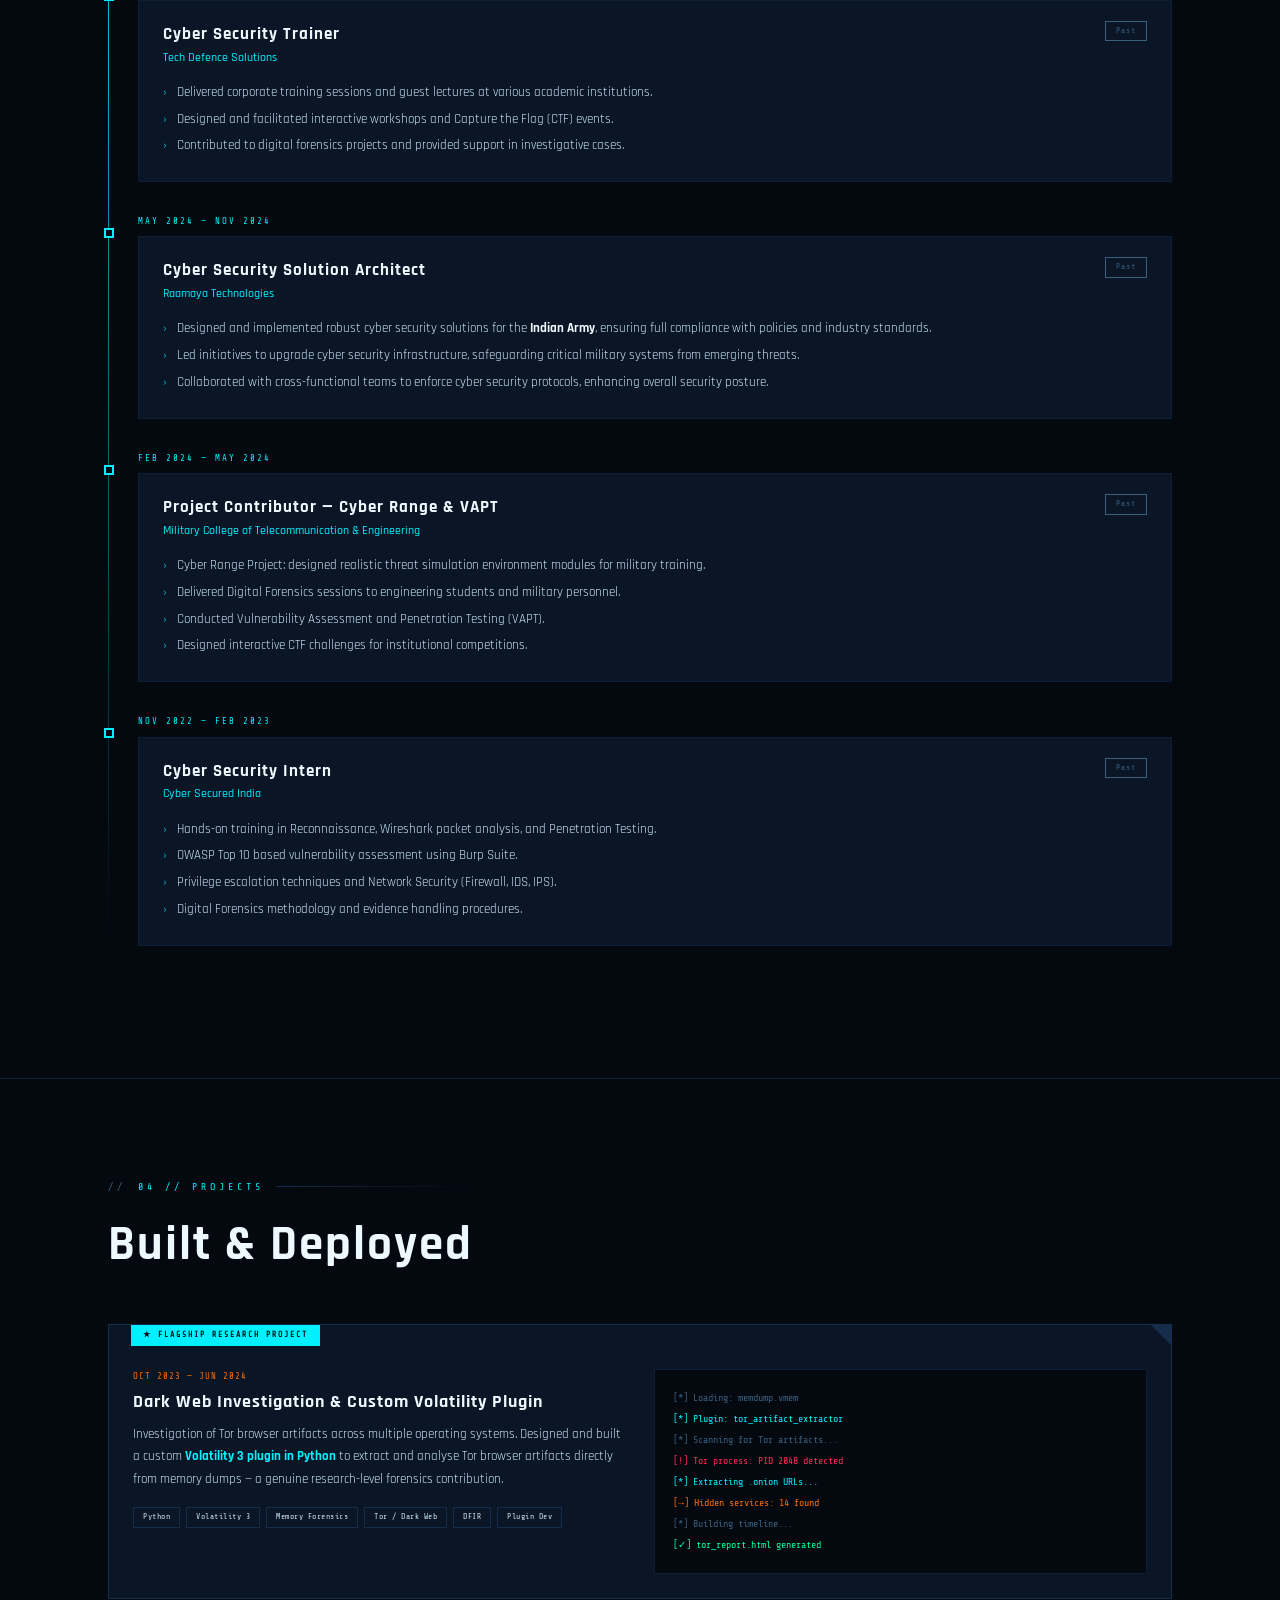
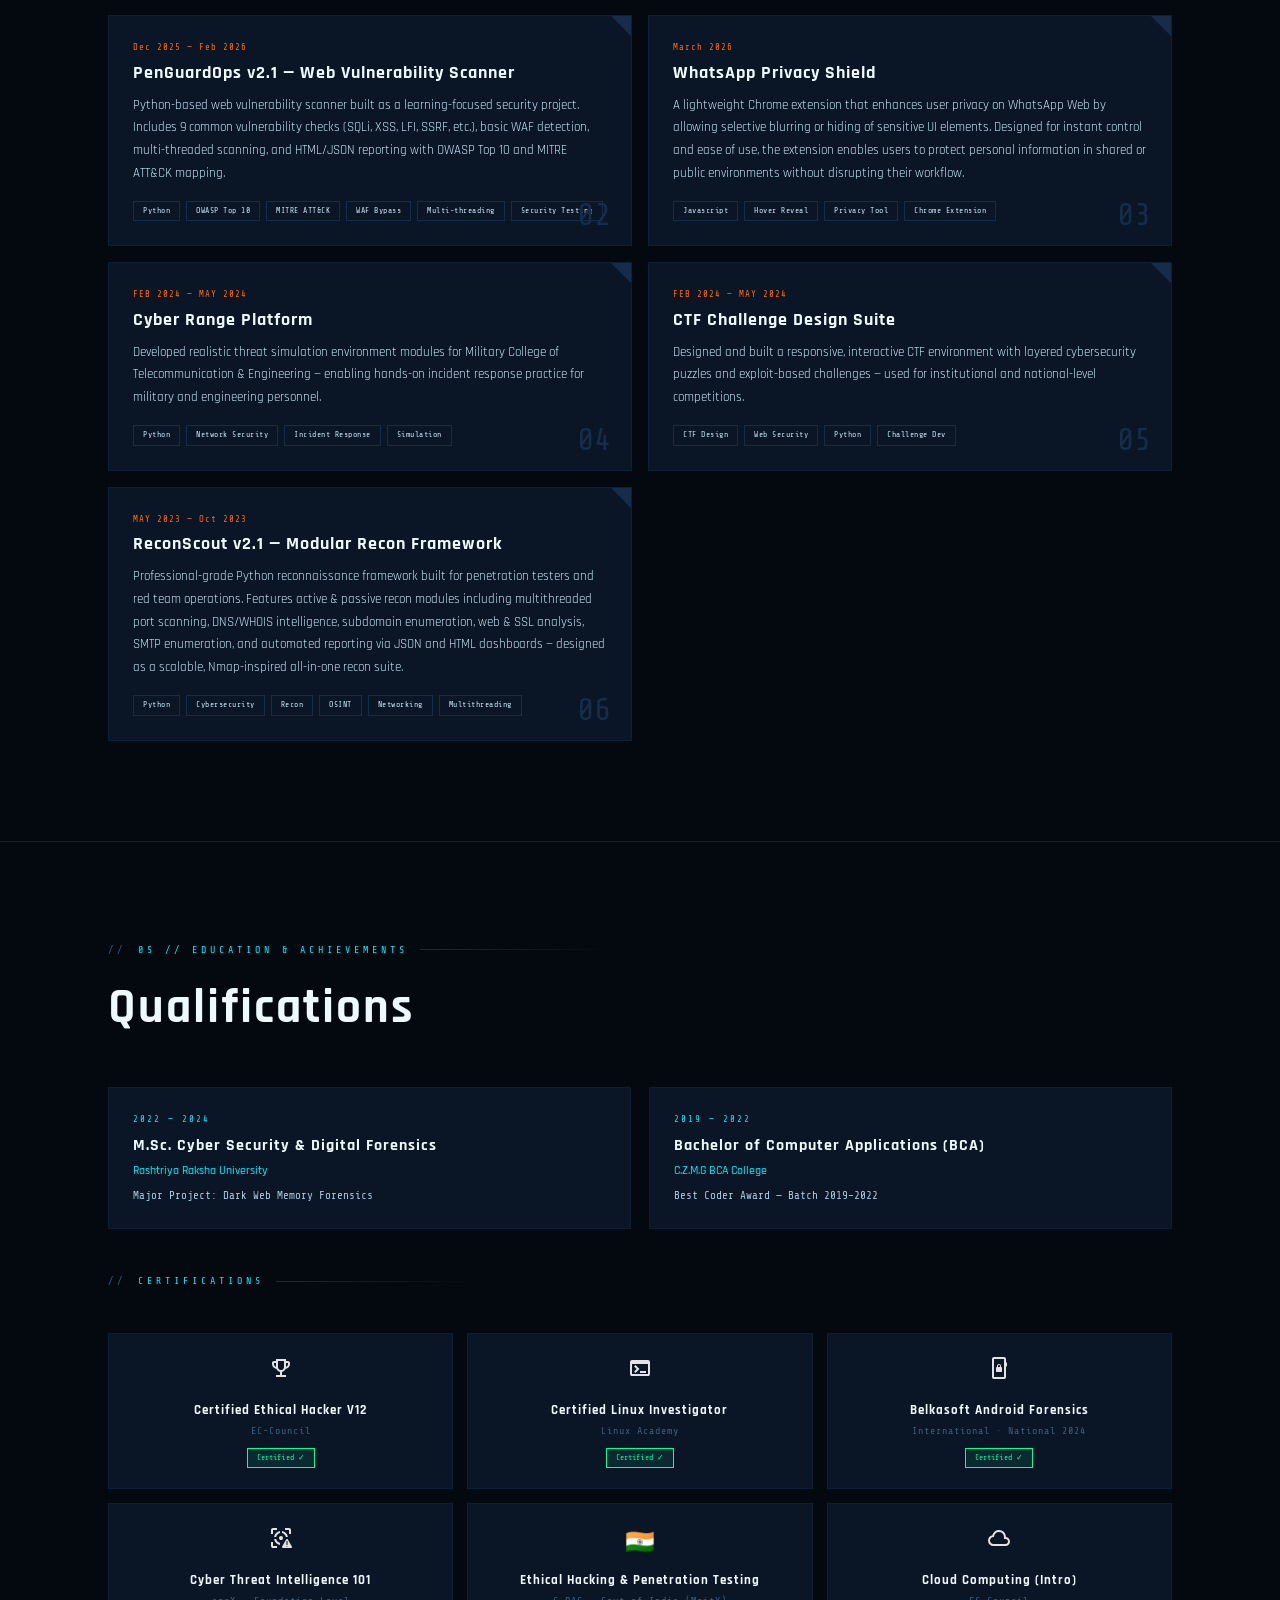
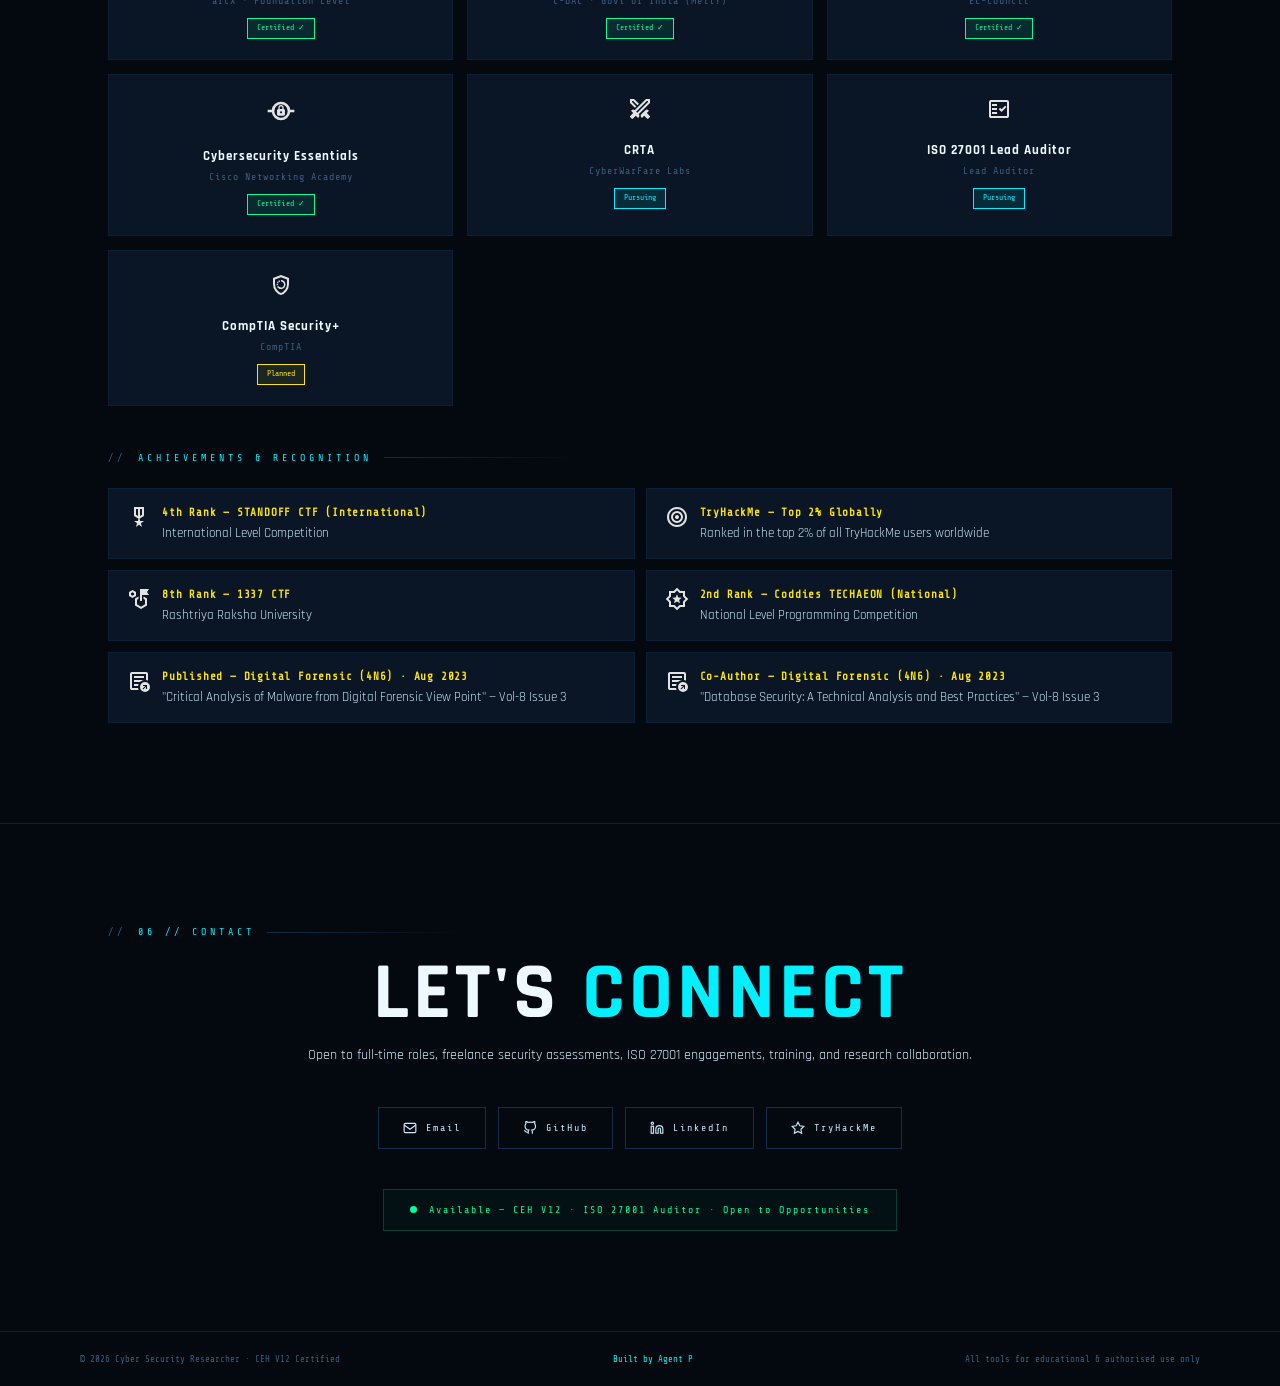
==== commit d33d020c: "organizing html css javascript seperation and favicon icon update" ====
--- a/index.html
+++ b/index.html
@@ -3,305 +3,10 @@
 <head>
 <meta charset="UTF-8">
 <meta name="viewport" content="width=device-width, initial-scale=1.0">
-<title>Agent P | Cyber Security Researcher</title>
+<title>Cyber Security Researcher</title>
 <link rel="icon" type="image/png" href="favicon.svg">
 <link href="https://fonts.googleapis.com/css2?family=Share+Tech+Mono&family=Rajdhani:wght@300;400;500;600;700&display=swap" rel="stylesheet">
-<style>
-*,*::before,*::after{box-sizing:border-box;margin:0;padding:0}
-:root{
-  --bg:#04080f;--bg2:#070d18;--surface:#0a1525;--border:#0d1f35;--border2:#152d4a;
-  --cyan:#00f0ff;--cyan-dim:rgba(0,240,255,0.10);--cyan-glow:rgba(0,240,255,0.04);
-  --green:#00ff9f;--green-dim:rgba(0,255,159,0.09);
-  --orange:#ff6b00;--orange-dim:rgba(255,107,0,0.10);
-  --red:#ff2d55;--yellow:#ffe600;--purple:#b44fff;
-  --text:#a8cce0;--text-bright:#cce8f8;--white:#eef8ff;
-  --muted:#1e3a54;--muted2:#3a6080;
-}
-html{scroll-behavior:smooth}
-body{background:var(--bg);color:var(--text);font-family:'Rajdhani',sans-serif;font-size:16px;line-height:1.6;overflow-x:hidden;cursor:none}
-
-/* HACKER GREEN TEXT SELECTION */
-::selection{background:var(--green);color:var(--bg);text-shadow:0 0 8px rgba(0,255,159,0.7)}
-::-moz-selection{background:var(--green);color:var(--bg);text-shadow:0 0 8px rgba(0,255,159,0.7)}
-
-.cursor{position:fixed;width:22px;height:22px;border:1.5px solid var(--cyan);border-radius:50%;pointer-events:none;z-index:9999;transform:translate(-50%,-50%);transition:transform 0.12s,border-color 0.2s;mix-blend-mode:screen}
-.cursor-dot{position:fixed;width:4px;height:4px;background:var(--cyan);border-radius:50%;pointer-events:none;z-index:9999;transform:translate(-50%,-50%)}
-#matrix-canvas{position:fixed;inset:0;width:100%;height:100%;z-index:0;opacity:0.035;pointer-events:none}
-.scanline{position:fixed;top:0;left:0;right:0;height:2px;background:linear-gradient(90deg,transparent,var(--cyan),transparent);z-index:100;animation:scan 10s linear infinite;opacity:0.22;pointer-events:none}
-@keyframes scan{0%{top:-2px}100%{top:100vh}}
-
-/* NAV */
-nav{position:fixed;top:0;left:0;right:0;z-index:500;padding:0 48px;height:62px;display:flex;align-items:center;justify-content:space-between;background:rgba(4,8,15,0.94);border-bottom:1px solid var(--border);backdrop-filter:blur(14px)}
-.nav-logo{font-family:'Share Tech Mono',monospace;font-size:13px;color:var(--cyan);letter-spacing:2px}
-.nav-logo span{color:var(--muted2)}
-.nav-links{display:flex;gap:28px;list-style:none}
-.nav-links a{font-family:'Share Tech Mono',monospace;font-size:10px;color:var(--muted2);text-decoration:none;letter-spacing:2px;text-transform:uppercase;transition:color 0.2s;position:relative}
-.nav-links a::after{content:'';position:absolute;bottom:-4px;left:0;width:0;height:1px;background:var(--cyan);transition:width 0.3s}
-.nav-links a:hover,.nav-links a.active{color:var(--cyan)}
-.nav-links a:hover::after,.nav-links a.active::after{width:100%}
-.nav-status{display:flex;align-items:center;gap:8px;font-family:'Share Tech Mono',monospace;font-size:10px;color:var(--green);letter-spacing:1px}
-.status-dot{width:7px;height:7px;background:var(--green);border-radius:50%;animation:pulse 2s ease-in-out infinite}
-@keyframes pulse{0%,100%{opacity:1;box-shadow:0 0 0 0 rgba(0,255,159,0.5)}50%{opacity:.6;box-shadow:0 0 0 7px rgba(0,255,159,0)}}
-
-/* LAYOUT */
-main{position:relative;z-index:1}
-.section-wrap{max-width:1160px;margin:0 auto;padding:100px 48px}
-.section-label{font-family:'Share Tech Mono',monospace;font-size:10px;letter-spacing:4px;color:var(--cyan);text-transform:uppercase;margin-bottom:12px;display:flex;align-items:center;gap:12px}
-.section-label::before{content:'//';color:var(--muted2)}
-.section-label::after{content:'';flex:1;height:1px;background:linear-gradient(90deg,var(--border2),transparent);max-width:200px}
-
-/* HERO */
-#hero{min-height:100vh;display:flex;flex-direction:column;justify-content:center;padding:120px 80px 80px;position:relative;max-width:100%}
-.hero-eyebrow{font-family:'Share Tech Mono',monospace;font-size:11px;color:var(--cyan);letter-spacing:3px;margin-bottom:24px;animation:fadeUp 0.7s ease forwards;opacity:0}
-
-/* HERO NAME — Rajdhani bold, no arcade */
-.hero-name{font-family:'Rajdhani',sans-serif;font-size:clamp(3.8rem,9vw,7.5rem);font-weight:800;line-height:0.92;color:var(--white);letter-spacing:4px;animation:fadeUp 0.7s ease 0.1s forwards;opacity:0;text-transform:uppercase}
-.hero-name .n-cyan{color:var(--cyan)}
-.hero-name .n-green{color:var(--green)}
-.hero-name::after{content:'';display:block;height:3px;width:100%;margin-top:18px;background:repeating-linear-gradient(90deg,var(--cyan) 0px,var(--cyan) 10px,transparent 10px,transparent 16px);opacity:0.4;max-width:53%}
-
-.hero-role{font-family:'Share Tech Mono',monospace;font-size:clamp(0.65rem,1.3vw,0.9rem);color:var(--muted2);letter-spacing:5px;margin-top:18px;text-transform:uppercase;animation:fadeUp 0.7s ease 0.2s forwards;opacity:0; max-width:54%}
-.hero-tagline{font-size:15px;color:var(--text);max-width:580px;margin-top:26px;line-height:1.85;font-weight:300;animation:fadeUp 0.7s ease 0.3s forwards;opacity:0}
-.hero-tagline strong{color:var(--cyan);font-weight:600}
-.hero-badges{display:flex;flex-wrap:wrap;gap:10px;margin-top:28px;animation:fadeUp 0.7s ease 0.35s forwards;opacity:0}
-.hbadge{display:inline-flex;align-items:center;gap:6px;padding:5px 13px;border:1px solid;font-family:'Share Tech Mono',monospace;font-size:9px;letter-spacing:1.5px}
-.hb-cyan{border-color:rgba(0,240,255,0.3);color:var(--cyan);background:var(--cyan-dim)}
-.hb-green{border-color:rgba(0,255,159,0.3);color:var(--green);background:var(--green-dim)}
-.hb-orange{border-color:rgba(255,107,0,0.3);color:var(--orange);background:var(--orange-dim)}
-.hb-purple{border-color:rgba(180,79,255,0.3);color:var(--purple);background:rgba(180,79,255,0.08)}
-.hero-stats{display:flex;gap:44px;margin-top:40px;animation:fadeUp 0.7s ease 0.4s forwards;opacity:0}
-.hstat-num{font-family:'Share Tech Mono',monospace;font-size:1.7rem;color:var(--cyan);line-height:1;margin-bottom:8px}
-.hstat-label{font-family:'Share Tech Mono',monospace;font-size:8px;color:var(--muted2);letter-spacing:2px;text-transform:uppercase}
-.hero-cta{display:flex;gap:14px;margin-top:40px;animation:fadeUp 0.7s ease 0.5s forwards;opacity:0}
-.btn-primary{padding:12px 30px;background:transparent;border:1px solid var(--cyan);color:var(--cyan);font-family:'Share Tech Mono',monospace;font-size:10px;letter-spacing:3px;text-transform:uppercase;text-decoration:none;cursor:none;transition:all 0.25s;position:relative;overflow:hidden}
-.btn-primary::before{content:'';position:absolute;inset:0;background:var(--cyan);transform:translateX(-100%);transition:transform 0.3s;z-index:0}
-.btn-primary:hover::before{transform:translateX(0)}
-.btn-primary:hover{color:var(--bg);box-shadow:0 0 22px rgba(0,240,255,0.32)}
-.btn-primary span{position:relative;z-index:1}
-.btn-secondary{padding:12px 30px;background:transparent;border:1px solid var(--border2);color:var(--text);font-family:'Share Tech Mono',monospace;font-size:10px;letter-spacing:3px;text-transform:uppercase;text-decoration:none;cursor:none;transition:all 0.2s}
-.btn-secondary:hover{border-color:var(--cyan);color:var(--cyan)}
-
-/* INTERACTIVE TERMINAL */
-.hero-terminal{position:absolute;right:80px;top:50%;transform:translateY(-50%);width:420px;background:var(--surface);border:1px solid var(--border2);animation:fadeUp 0.7s ease 0.6s forwards;opacity:0;box-shadow:0 0 50px rgba(0,240,255,0.06)}
-.term-bar{padding:10px 16px;background:var(--bg2);border-bottom:1px solid var(--border);display:flex;align-items:center;gap:7px}
-.term-dot{width:10px;height:10px;border-radius:50%}
-.td1{background:#ff5f56}.td2{background:#febc2e}.td3{background:#28c840}
-.term-title{margin-left:8px;font-family:'Share Tech Mono',monospace;font-size:9px;color:var(--muted2)}
-.term-hint{margin-left:auto;font-family:'Share Tech Mono',monospace;font-size:8px;color:var(--muted2);opacity:0.55}
-.term-output{padding:14px 18px 6px;font-family:'Share Tech Mono',monospace;font-size:10.5px;line-height:1.9;min-height:160px;max-height:234px;overflow-y:auto}
-.term-output::-webkit-scrollbar{width:2px}
-.term-output::-webkit-scrollbar-thumb{background:var(--border2)}
-.t-line{display:block}
-.t-prompt{color:var(--green)}
-.t-cmd{color:var(--text-bright)}
-.t-out{color:var(--muted2);padding-left:14px}
-.t-bright{color:var(--text-bright);padding-left:14px}
-.t-cyan{color:var(--cyan)}
-.t-orange{color:var(--orange)}
-.t-grn{color:var(--green)}
-.t-red{color:var(--red)}
-.t-yellow{color:var(--yellow)}
-.t-purple{color:var(--purple)}
-.t-gap{display:block;height:4px}
-.term-input-row{display:flex;align-items:center;padding:8px 18px 13px;gap:6px;border-top:1px solid var(--border)}
-.term-input-prompt{font-family:'Share Tech Mono',monospace;font-size:10.5px;color:var(--green);white-space:nowrap;flex-shrink:0}
-.term-input{flex:1;background:transparent;border:none;outline:none;font-family:'Share Tech Mono',monospace;font-size:10.5px;color:var(--text-bright);caret-color:var(--cyan);cursor:text}
-.t-cursor-blink{display:inline-block;width:7px;height:11px;background:var(--cyan);animation:blink 1s step-end infinite;vertical-align:middle}
-@keyframes blink{0%,100%{opacity:1}50%{opacity:0}}
-
-/* ABOUT */
-#about{border-top:1px solid var(--border)}
-.about-grid{display:grid;grid-template-columns:1.1fr 0.9fr;gap:60px;margin-top:48px;align-items:start}
-.about-h2{font-family:'Rajdhani',sans-serif;font-size:clamp(2rem,3.8vw,3.2rem);color:var(--white);line-height:1.05;margin-bottom:22px;font-weight:700;letter-spacing:2px}
-.about-h2 em{color:var(--cyan);font-style:normal}
-.about-text{font-size:14px;color:var(--text-bright);line-height:1.9;font-weight:400;margin-bottom:12px}
-.about-text strong{color:var(--white);font-weight:700}
-.info-grid{display:grid;grid-template-columns:1fr 1fr;gap:9px;margin-top:26px}
-.info-item{padding:12px 15px;border:1px solid var(--border);background:var(--surface);transition:border-color 0.2s}
-.info-item:hover{border-color:var(--cyan)}
-.info-key{font-family:'Share Tech Mono',monospace;font-size:8px;color:var(--muted2);letter-spacing:2px;text-transform:uppercase;margin-bottom:3px}
-.info-val{font-size:13px;color:var(--text-bright);font-weight:600}
-.focus-list{display:flex;flex-direction:column;gap:12px}
-.focus-item{padding:16px 20px;border:1px solid var(--border);background:var(--surface);display:flex;align-items:flex-start;gap:13px;transition:all 0.2s;position:relative;overflow:hidden}
-.focus-item::before{content:'';position:absolute;left:0;top:0;bottom:0;width:2px;background:var(--cyan);transform:scaleY(0);transition:transform 0.3s}
-.focus-item:hover{border-color:var(--border2);background:var(--cyan-glow)}
-.focus-item:hover::before{transform:scaleY(1)}
-.focus-icon{font-size:17px;width:36px;height:36px;display:flex;align-items:center;justify-content:center;background:var(--cyan-dim);border:1px solid rgba(0,240,255,0.15);flex-shrink:0}
-.focus-title{font-size:13px;font-weight:700;color:var(--white);margin-bottom:3px;letter-spacing:1px}
-.focus-desc{font-size:12px;color:var(--text);line-height:1.6;font-weight:400}
-
-/* SKILLS */
-#skills{border-top:1px solid var(--border)}
-.skills-h2,.exp-h2,.proj-h2,.edu-h2{font-family:'Rajdhani',sans-serif;font-size:clamp(2rem,3.8vw,3.2rem);color:var(--white);letter-spacing:2px;margin-bottom:40px;font-weight:700}
-.skills-grid{display:grid;grid-template-columns:repeat(3,1fr);gap:18px}
-.skill-category{background:var(--surface);border:1px solid var(--border);padding:24px;transition:border-color 0.3s}
-.skill-category:hover{border-color:var(--border2)}
-.skill-cat-header{display:flex;align-items:center;gap:10px;margin-bottom:20px;padding-bottom:13px;border-bottom:1px solid var(--border)}
-.skill-cat-icon{font-size:15px}
-.skill-cat-name{font-family:'Rajdhani',sans-serif;font-size:12px;font-weight:700;color:var(--white);letter-spacing:2px;text-transform:uppercase}
-.skill-bars{display:flex;flex-direction:column;gap:12px}
-.skill-bar-top{display:flex;justify-content:space-between;margin-bottom:5px}
-.skill-name{font-family:'Share Tech Mono',monospace;font-size:10px;color:var(--text-bright)}
-.skill-pct{font-family:'Share Tech Mono',monospace;font-size:10px;color:var(--cyan)}
-.skill-bar-track{height:3px;background:var(--border);position:relative;overflow:hidden}
-.skill-bar-fill{position:absolute;top:0;left:0;height:100%;width:0%;background:linear-gradient(90deg,var(--cyan),var(--green));transition:width 1.3s cubic-bezier(0.4,0,0.2,1)}
-.tool-tags{display:flex;flex-wrap:wrap;gap:7px}
-.tool-tag{padding:5px 11px;border:1px solid var(--border2);font-family:'Share Tech Mono',monospace;font-size:9px;color:var(--text-bright);letter-spacing:.5px;transition:border-color 0.2s,color 0.2s}
-.tool-tag:hover{border-color:var(--cyan);color:var(--cyan)}
-
-/* EXPERIENCE */
-#experience{border-top:1px solid var(--border)}
-.exp-timeline{position:relative;padding-left:30px}
-.exp-timeline::before{content:'';position:absolute;left:0;top:12px;bottom:0;width:1px;background:linear-gradient(180deg,var(--cyan),transparent)}
-.exp-item{position:relative;margin-bottom:32px}
-.exp-item::before{content:'';position:absolute;left:-34px;top:14px;width:10px;height:10px;border:2px solid var(--cyan);background:var(--bg);border-radius:0}
-.exp-period{font-family:'Share Tech Mono',monospace;font-size:9px;color:var(--cyan);letter-spacing:2px;margin-bottom:8px}
-.exp-card{background:var(--surface);border:1px solid var(--border);padding:20px 24px;transition:border-color 0.2s}
-.exp-card:hover{border-color:var(--border2)}
-.exp-top{display:flex;justify-content:space-between;align-items:flex-start;margin-bottom:4px}
-.exp-role{font-family:'Rajdhani',sans-serif;font-size:1.05rem;font-weight:700;color:var(--white);letter-spacing:1px}
-.exp-org{font-size:12px;color:var(--cyan);font-weight:500;margin-bottom:10px}
-.exp-bullets{list-style:none}
-.exp-bullets li{font-size:13px;color:var(--text-bright);line-height:1.75;padding-left:14px;position:relative;font-weight:400;margin-bottom:4px}
-.exp-bullets li::before{content:'›';position:absolute;left:0;color:var(--cyan)}
-.exp-bullets li strong{color:var(--white);font-weight:700}
-.exp-tag{font-family:'Share Tech Mono',monospace;font-size:8px;padding:3px 10px;border:1px solid;letter-spacing:1px;white-space:nowrap}
-.tag-current{color:var(--green);border-color:var(--green);background:var(--green-dim)}
-.tag-past{color:var(--muted2);border-color:var(--muted2)}
-
-/* PROJECTS */
-#projects{border-top:1px solid var(--border)}
-.projects-grid{display:grid;grid-template-columns:repeat(2,1fr);gap:16px}
-.project-card{background:var(--surface);border:1px solid var(--border);padding:24px;position:relative;overflow:hidden;transition:border-color 0.3s,transform 0.2s;cursor:none}
-.project-card::after{content:'';position:absolute;top:0;right:0;width:0;height:0;border-style:solid;border-width:0 20px 20px 0;border-color:transparent var(--border2) transparent transparent;transition:border-color 0.2s}
-.project-card:hover{border-color:var(--cyan);transform:translateY(-3px);box-shadow:0 10px 32px rgba(0,240,255,0.07)}
-.project-card:hover::after{border-right-color:var(--cyan)}
-.project-card.featured-proj{grid-column:span 2;border-color:var(--border2)}
-.feat-label{position:absolute;top:0;left:22px;background:var(--cyan);color:var(--bg);font-family:'Share Tech Mono',monospace;font-size:8px;letter-spacing:2px;padding:4px 12px;text-transform:uppercase;font-weight:700}
-.feat-inner{display:grid;grid-template-columns:1fr 1fr;gap:28px;padding-top:20px}
-.feat-visual{background:var(--bg);border:1px solid var(--border);display:flex;flex-direction:column;justify-content:center;padding:18px;font-family:'Share Tech Mono',monospace;font-size:10px;color:var(--cyan);min-height:150px;line-height:2;gap:1px}
-.fv-dim{color:var(--muted2)}.fv-red{color:var(--red)}.fv-green{color:var(--green)}.fv-orange{color:var(--orange)}
-.proj-period{font-family:'Share Tech Mono',monospace;font-size:9px;color:var(--orange);letter-spacing:1px;margin-bottom:7px}
-.proj-title{font-family:'Rajdhani',sans-serif;font-size:1.1rem;font-weight:700;color:var(--white);margin-bottom:9px;letter-spacing:1px;line-height:1.3}
-.proj-desc{font-size:13px;color:var(--text-bright);line-height:1.75;margin-bottom:16px;font-weight:400}
-.proj-desc strong{color:var(--cyan)}
-.proj-tags{display:flex;flex-wrap:wrap;gap:6px}
-.proj-tag{font-family:'Share Tech Mono',monospace;font-size:8px;padding:3px 9px;border:1px solid var(--border2);color:var(--text-bright);letter-spacing:.5px}
-.proj-num{position:absolute;bottom:14px;right:20px;font-family:'Share Tech Mono',monospace;font-size:2rem;color:var(--border2);line-height:1;transition:color 0.3s}
-.project-card:hover .proj-num{color:rgba(0,240,255,0.08)}
-
-/* EDUCATION */
-#education{border-top:1px solid var(--border)}
-.edu-grid{display:grid;grid-template-columns:1fr 1fr;gap:18px;margin-bottom:44px}
-.edu-card{background:var(--surface);border:1px solid var(--border);padding:24px;position:relative;overflow:hidden;transition:border-color 0.2s}
-.edu-card::before{content:'';position:absolute;top:0;left:0;right:0;height:2px;background:var(--cyan);opacity:0;transition:opacity 0.3s}
-.edu-card:hover{border-color:var(--border2)}
-.edu-card:hover::before{opacity:1}
-.edu-year{font-family:'Share Tech Mono',monospace;font-size:9px;color:var(--cyan);letter-spacing:2px;margin-bottom:9px}
-.edu-degree{font-family:'Rajdhani',sans-serif;font-size:1rem;font-weight:700;color:var(--white);letter-spacing:1px;margin-bottom:4px;line-height:1.3}
-.edu-uni{font-size:12px;color:var(--cyan);font-weight:500;margin-bottom:7px}
-.edu-meta{font-size:11px;color:var(--text);font-family:'Share Tech Mono',monospace}
-.achievements-label{margin-top:44px;margin-bottom:22px}
-.achieve-grid{display:grid;grid-template-columns:repeat(2,1fr);gap:11px}
-.achieve-item{background:var(--surface);border:1px solid var(--border);padding:15px 18px;display:flex;align-items:flex-start;gap:11px;transition:border-color 0.2s}
-.achieve-item:hover{border-color:var(--border2)}
-.ach-icon{font-size:15px;flex-shrink:0;margin-top:1px}
-.ach-text{font-size:13px;color:var(--text-bright);line-height:1.55;font-weight:400}
-.ach-text strong{color:var(--yellow);font-weight:600;font-size:11px;display:block;margin-bottom:2px;font-family:'Share Tech Mono',monospace;letter-spacing:.8px}
-.cert-grid{display:grid;grid-template-columns:repeat(3,1fr);gap:14px;margin-top:44px}
-.cert-item{padding:20px;border:1px solid var(--border);background:var(--surface);text-align:center;transition:border-color 0.2s}
-.cert-item:hover{border-color:var(--cyan)}
-.cert-icon{font-size:24px;margin-bottom:9px}
-.cert-name{font-family:'Rajdhani',sans-serif;font-size:13px;font-weight:700;color:var(--white);margin-bottom:4px;letter-spacing:1px;line-height:1.3}
-.cert-org{font-family:'Share Tech Mono',monospace;font-size:10px;color:var(--muted2);letter-spacing:1px}
-.cert-status{margin-top:9px;font-family:'Share Tech Mono',monospace;font-size:8px;padding:3px 9px;display:inline-block;border:1px solid}
-.cs-active{color:var(--green);border-color:var(--green);background:var(--green-dim)}
-.cs-pursuing{color:var(--cyan);border-color:var(--cyan);background:var(--cyan-dim)}
-.cs-planned{color:var(--yellow);border-color:var(--yellow);background:rgba(255,230,0,0.07)}
-
-/* CONTACT */
-#contact{border-top:1px solid var(--border);text-align:center}
-.contact-h2{font-family:'Rajdhani',sans-serif;font-size:clamp(2.8rem,6.5vw,5rem);color:var(--white);letter-spacing:4px;line-height:1.05;margin-bottom:8px;font-weight:700}
-.contact-h2 em{color:var(--cyan);font-style:normal}
-.contact-sub{font-size:14px;color:var(--text-bright);margin-bottom:40px;font-weight:400}
-.contact-links{display:flex;gap:12px;justify-content:center;flex-wrap:wrap;margin-bottom:40px}
-.contact-link{display:flex;align-items:center;gap:9px;padding:12px 24px;border:1px solid var(--border2);color:var(--text-bright);text-decoration:none;font-family:'Share Tech Mono',monospace;font-size:10px;letter-spacing:2px;transition:all 0.2s;cursor:none}
-.contact-link:hover{border-color:var(--cyan);color:var(--cyan);background:var(--cyan-dim)}
-.contact-link svg{width:14px;height:14px;stroke:currentColor;fill:none;stroke-width:2}
-.avail-bar{display:inline-flex;align-items:center;gap:12px;padding:12px 26px;border:1px solid rgba(0,255,159,0.2);background:rgba(0,255,159,0.04);font-family:'Share Tech Mono',monospace;font-size:10px;color:var(--green);letter-spacing:2px}
-footer{border-top:1px solid var(--border);padding:20px 80px;display:flex;justify-content:space-between;align-items:center;font-family:'Share Tech Mono',monospace;font-size:9px;color:var(--muted2);position:relative;z-index:1}
-@keyframes fadeUp{from{opacity:0;transform:translateY(22px)}to{opacity:1;transform:translateY(0)}}
-.reveal{opacity:0;transform:translateY(16px);transition:opacity 0.65s ease,transform 0.65s ease}
-.reveal.visible{opacity:1;transform:translateY(0)}
-
-/* HAMBURGER */
-.nav-hamburger{display:none;flex-direction:column;justify-content:center;gap:5px;background:none;border:1px solid var(--border2);padding:7px 9px;cursor:pointer;flex-shrink:0;transition:border-color 0.2s}
-.nav-hamburger:hover{border-color:var(--cyan)}
-.nav-hamburger span{display:block;width:20px;height:2px;background:var(--cyan);transition:all 0.3s}
-.nav-hamburger.open span:nth-child(1){transform:translateY(7px) rotate(45deg)}
-.nav-hamburger.open span:nth-child(2){opacity:0;transform:scaleX(0)}
-.nav-hamburger.open span:nth-child(3){transform:translateY(-7px) rotate(-45deg)}
-
-/* MOBILE NAV DRAWER */
-.mobile-nav{display:flex;flex-direction:column;position:fixed;top:62px;left:0;right:0;background:rgba(4,8,15,0.98);border-bottom:1px solid var(--border2);backdrop-filter:blur(14px);z-index:498;padding:0 24px;transform:translateY(-8px);opacity:0;pointer-events:none;transition:transform 0.25s ease,opacity 0.25s ease}
-.mobile-nav.open{transform:translateY(0);opacity:1;pointer-events:auto}
-.mobile-nav a{font-family:'Share Tech Mono',monospace;font-size:11px;color:var(--muted2);text-decoration:none;letter-spacing:2px;text-transform:uppercase;padding:14px 0;border-bottom:1px solid var(--border);display:block;transition:color 0.2s}
-.mobile-nav a:last-child{border-bottom:none;padding-bottom:18px}
-.mobile-nav a:hover{color:var(--cyan)}
-
-/* RESPONSIVE */
-@media(max-width:1200px){
-  .hero-terminal{display:none}
-}
-@media(max-width:960px){
-  nav{padding:0 20px}
-  .nav-links{display:none}
-  .nav-hamburger{display:flex}
-  #hero{padding:106px 22px 68px}
-  .section-wrap{padding:68px 22px}
-  .hero-role{max-width:100%}
-  .hero-name::after{max-width:100%}
-  .about-grid{grid-template-columns:1fr;gap:36px}
-  .skills-grid{grid-template-columns:1fr 1fr}
-  .projects-grid{grid-template-columns:1fr}
-  .project-card.featured-proj{grid-column:span 1}
-  .feat-inner{grid-template-columns:1fr}
-  .edu-grid{grid-template-columns:1fr}
-  .cert-grid{grid-template-columns:1fr 1fr}
-  .achieve-grid{grid-template-columns:1fr}
-  .hero-stats{gap:20px;flex-wrap:wrap}
-  footer{padding:16px 20px;flex-direction:column;gap:6px;text-align:center}
-}
-@media(max-width:768px){
-  .nav-logo{font-size:11px;letter-spacing:1px}
-  .nav-status{font-size:9px;letter-spacing:0.5px}
-  .hero-stats{display:grid;grid-template-columns:1fr 1fr;gap:16px 24px}
-  .hstat-num{font-size:1.2rem}
-  .avail-bar{font-size:9px;padding:10px 16px;letter-spacing:1px;text-align:center}
-  .contact-link{padding:10px 16px;font-size:9px;letter-spacing:1px}
-  .proj-tags{gap:5px}
-}
-@media(max-width:580px){
-  .nav-logo{font-size:10px}
-  .skills-grid{grid-template-columns:1fr}
-  .skills-grid .skill-category{grid-column:span 1 !important}
-  .hero-stats{grid-template-columns:1fr 1fr;gap:14px}
-  .hstat-num{font-size:1rem}
-  .cert-grid{grid-template-columns:1fr}
-  .info-grid{grid-template-columns:1fr}
-  .hero-name{font-size:3rem;letter-spacing:2px}
-  .hero-badges{gap:7px}
-  .hbadge{font-size:8px;padding:4px 10px}
-  .hbadge svg{width:14px;height:14px}
-  .hero-cta{flex-direction:column;gap:10px}
-  .btn-primary,.btn-secondary{text-align:center;display:block;padding:13px 20px}
-  .avail-bar{flex-direction:column;gap:6px;text-align:center}
-  .contact-links{gap:8px}
-  .contact-link{flex:1;min-width:140px;justify-content:center}
-  .achieve-grid{gap:9px}
-}
-::-webkit-scrollbar{width:4px}::-webkit-scrollbar-track{background:var(--bg)}::-webkit-scrollbar-thumb{background:var(--border2)}::-webkit-scrollbar-thumb:hover{background:var(--cyan)}
-</style>
+<link rel="stylesheet" href="styles.css">
 </head>
 <body>
 
@@ -365,7 +70,7 @@
     <div><div class="hstat-num">RESEARCH</div><div class="hstat-label">ACTIVE</div></div>
     <div><div class="hstat-num">GEN AI</div><div class="hstat-label">EXPLORING</div></div>
   </div>
-  
+
   <div class="hero-cta">
     <a href="#projects" class="btn-primary"><span>View Projects</span></a>
     <a href="#contact" class="btn-secondary">Get In Touch</a>
@@ -631,7 +336,6 @@
 
       <a href="https://github.com/ParthTrilokchandani/whatsapp_blur_extension_v2.1.0.git" target="_blank" style="text-decoration: none; color: inherit;">
         <div class="project-card reveal">
-          <!-- <div class="feat-label">★ [Confidential]</div> -->
           <div class="proj-period">March 2026</div>
           <div class="proj-title">WhatsApp Privacy Shield</div>
           <div class="proj-desc">A lightweight Chrome extension that enhances user privacy on WhatsApp Web by allowing selective blurring or hiding of sensitive UI elements. Designed for instant control and ease of use, the extension enables users to protect personal information in shared or public environments without disrupting their workflow.</div>
@@ -639,9 +343,8 @@
           <div class="proj-num">03</div>
         </div>
       </a>
-      
+
       <div class="project-card reveal">
-        <!-- <div class="feat-label">★ [Confidential]</div> -->
         <div class="proj-period">FEB 2024 — MAY 2024</div>
         <div class="proj-title">Cyber Range Platform</div>
         <div class="proj-desc">Developed realistic threat simulation environment modules for Military College of Telecommunication &amp; Engineering — enabling hands-on incident response practice for military and engineering personnel.</div>
@@ -693,7 +396,7 @@
       </div>
     </div>
 
-     <div class="section-label" style="margin-top:44px;margin-bottom:20px">Certifications</div>
+    <div class="section-label" style="margin-top:44px;margin-bottom:20px">Certifications</div>
     <div class="cert-grid">
       <div class="cert-item reveal"><div class="cert-icon"><svg height="24px" viewBox="0 -960 960 960" width="24px" fill="#e3e3e3"><path d="M280-120v-80h160v-124q-49-11-87.5-41.5T296-442q-75-9-125.5-65.5T120-640v-40q0-33 23.5-56.5T200-760h80v-80h400v80h80q33 0 56.5 23.5T840-680v40q0 76-50.5 132.5T664-442q-18 46-56.5 76.5T520-324v124h160v80H280Zm0-408v-152h-80v40q0 38 22 68.5t58 43.5Zm285 93q35-35 35-85v-240H360v240q0 50 35 85t85 35q50 0 85-35Zm115-93q36-13 58-43.5t22-68.5v-40h-80v152Zm-200-52Z"/></svg></div><div class="cert-name">Certified Ethical Hacker V12</div><div class="cert-org">EC-Council</div><div class="cert-status cs-active">Certified ✓</div></div>
       <div class="cert-item reveal"><div class="cert-icon"><svg xmlns="http://www.w3.org/2000/svg" height="24px" viewBox="0 -960 960 960" width="24px" fill="#e3e3e3"><path d="M160-160q-33 0-56.5-23.5T80-240v-480q0-33 23.5-56.5T160-800h640q33 0 56.5 23.5T880-720v480q0 33-23.5 56.5T800-160H160Zm0-80h640v-400H160v400Zm140-40-56-56 103-104-104-104 57-56 160 160-160 160Zm180 0v-80h240v80H480Z"/></svg></div><div class="cert-name">Certified Linux Investigator</div><div class="cert-org">Linux Academy</div><div class="cert-status cs-active">Certified ✓</div></div>
@@ -751,244 +454,6 @@
   <span>All tools for educational &amp; authorised use only</span>
 </footer>
 
-<script>
-/* ── CURSOR ── */
-const cursor=document.getElementById('cursor'),cursorDot=document.getElementById('cursorDot');
-document.addEventListener('mousemove',e=>{
-  cursor.style.left=e.clientX+'px';cursor.style.top=e.clientY+'px';
-  cursorDot.style.left=e.clientX+'px';cursorDot.style.top=e.clientY+'px';
-});
-document.querySelectorAll('a,button,input').forEach(el=>{
-  el.addEventListener('mouseenter',()=>cursor.style.transform='translate(-50%,-50%) scale(2)');
-  el.addEventListener('mouseleave',()=>cursor.style.transform='translate(-50%,-50%) scale(1)');
-});
-
-/* ── MATRIX RAIN ── */
-const canvas=document.getElementById('matrix-canvas'),ctx=canvas.getContext('2d');
-canvas.width=window.innerWidth;canvas.height=window.innerHeight;
-window.addEventListener('resize',()=>{canvas.width=window.innerWidth;canvas.height=window.innerHeight});
-const chars='01アイウエカキサシスABCDEFGHIJ';
-const cols=Math.floor(canvas.width/20),drops=Array(cols).fill(1);
-function drawMatrix(){
-  ctx.fillStyle='rgba(4,8,15,0.05)';ctx.fillRect(0,0,canvas.width,canvas.height);
-  ctx.fillStyle='#00f0ff';ctx.font='13px "Share Tech Mono",monospace';
-  for(let i=0;i<drops.length;i++){
-    ctx.fillText(chars[Math.floor(Math.random()*chars.length)],i*20,drops[i]*20);
-    if(drops[i]*20>canvas.height&&Math.random()>0.975)drops[i]=0;
-    drops[i]++;
-  }
-}
-setInterval(drawMatrix,65);
-
-/* ── SCROLL REVEAL ── */
-const revealEls=document.querySelectorAll('.reveal');
-new IntersectionObserver((entries)=>{
-  entries.forEach((e,i)=>{if(e.isIntersecting)setTimeout(()=>e.target.classList.add('visible'),i*65)});
-},{threshold:0.08}).observe&&revealEls.forEach(el=>{
-  new IntersectionObserver(([e])=>{if(e.isIntersecting){e.target.classList.add('visible');}},{threshold:0.08}).observe(el);
-});
-
-/* ── SKILL BARS ── */
-const fills=document.querySelectorAll('.skill-bar-fill');
-const fillObs=new IntersectionObserver((entries)=>{
-  entries.forEach(e=>{
-    if(e.isIntersecting){setTimeout(()=>e.target.style.width=e.target.dataset.width+'%',200);fillObs.unobserve(e.target);}
-  });
-},{threshold:0.3});
-fills.forEach(f=>fillObs.observe(f));
-
-/* ── ACTIVE NAV ── */
-const sections=document.querySelectorAll('section[id]'),navAs=document.querySelectorAll('.nav-links a');
-window.addEventListener('scroll',()=>{
-  let cur='';
-  sections.forEach(s=>{if(window.scrollY>=s.offsetTop-80)cur=s.id;});
-  navAs.forEach(a=>a.classList.toggle('active',a.getAttribute('href')==='#'+cur));
-},{passive:true});
-
-/* ── INTERACTIVE TERMINAL ── */
-(function(){
-  const output=document.getElementById('termOutput');
-  const input=document.getElementById('termInput');
-  if(!output||!input)return;
-
-  const commands={
-    help:{
-      run:()=>[
-        {cls:'t-cyan',txt:'  Available commands:'},
-        {cls:'t-out', txt:'  whoami      — profile overview'},
-        {cls:'t-out', txt:'  skills      — technical skills list'},
-        {cls:'t-out', txt:'  certs       — certifications'},
-        {cls:'t-out', txt:'  experience  — work history'},
-        {cls:'t-out', txt:'  projects    — key projects'},
-        {cls:'t-out', txt:'  ctf         — CTF achievements'},
-        {cls:'t-out', txt:'  contact     — get in touch'},
-        {cls:'t-out', txt:'  clear       — clear terminal'},
-      ]
-    },
-    whoami:{
-      run:()=>[
-        {cls:'t-bright',txt:'  Cyber Security Specialist'},
-        {cls:'t-out',   txt:'  Role    : Associate Information Security Officer'},
-        {cls:'t-out',   txt:'  Company : DigiTruce'},
-        {cls:'t-out',   txt:'  Degree  : MSc Cyber Security & Digital Forensics'},
-        {cls:'t-out',   txt:'  Uni     : Rashtriya Raksha University'},
-        {cls:'t-cyan',  txt:'  Cert    : CEH V12 — EC-Council'},
-        {cls:'t-grn',   txt:'  Status  : Open to Work'},
-      ]
-    },
-    skills:{
-      run:()=>[
-        {cls:'t-cyan',  txt:'  Technical Skills:'},
-        {cls:'t-out',   txt:'  [90%] Memory Forensics (Volatility 3)'},
-        {cls:'t-out',   txt:'  [92%] OSINT & Reconnaissance'},
-        {cls:'t-out',   txt:'  [88%] Penetration Testing / VAPT'},
-        {cls:'t-out',   txt:'  [88%] Dark Web / Tor Investigation'},
-        {cls:'t-out',   txt:'  [88%] Python'},
-        {cls:'t-out',   txt:'  [85%] Threat Intelligence'},
-        {cls:'t-out',   txt:'  [82%] ISO 27001 Auditing'},
-        {cls:'t-out',   txt:'  [80%] Bash / Shell Scripting'},
-      ]
-    },
-    certs:{
-      run:()=>[
-        {cls:'t-cyan',  txt:'  Certifications:'},
-        {cls:'t-grn',   txt:'  [✓] Certified Ethical Hacker V12 — EC-Council'},
-        {cls:'t-grn',   txt:'  [✓] Certified Linux Investigator — Linux Academy'},
-        {cls:'t-grn',   txt:'  [✓] Belkasoft Android Forensics — Intl Level 2024'},
-        {cls:'t-grn',   txt:'  [✓] Cyber Threat Intelligence 101 — arcX'},
-        {cls:'t-grn',   txt:'  [✓] Ethical Hacking & Pentesting — C-DAC (Govt)'},
-        {cls:'t-grn',   txt:'  [✓] Cloud Computing (Intro) — EC-Council'},
-        {cls:'t-grn',   txt:'  [✓] Cybersecurity Essentials — Cisco'},
-        {cls:'t-cyan',  txt:'  [~] CRTA — CyberWarFare Labs (Pursuing)'},
-        {cls:'t-cyan',  txt:'  [~] ISO 27001 Lead Auditor (Pursuing)'},
-        {cls:'t-yellow',txt:'  [ ] CompTIA Security+ (Planned)'},
-      ]
-    },
-    experience:{
-      run:()=>[
-        {cls:'t-cyan',  txt:'  Work History:'},
-        {cls:'t-grn',   txt:'  [Current] Associate Information Security Officer'},
-        {cls:'t-out',   txt:'            DigiTruce · Dec 2025 – Present'},
-        {cls:'t-out',   txt:'  [Past]    Cyber Security Trainer'},
-        {cls:'t-out',   txt:'            Tech Defence Solutions · Nov 2024 – Nov 2025'},
-        {cls:'t-out',   txt:'  [Past]    Cyber Security Solution Architect'},
-        {cls:'t-out',   txt:'            Raamaya Technologies · May 2024 – Nov 2024'},
-        {cls:'t-out',   txt:'  [Past]    Cyber Range & VAPT — MCTE · Feb–May 2024'},
-        {cls:'t-out',   txt:'  [Past]    Cyber Security Intern'},
-        {cls:'t-out',   txt:'            Cyber Secured India · Nov 2022 – Feb 2023'},
-      ]
-    },
-    projects:{
-      run:()=>[
-        {cls:'t-cyan',  txt:'  Key Projects:'},
-        {cls:'t-bright',txt:'  [1] Dark Web Investigation & Volatility Plugin'},
-        {cls:'t-out',   txt:'      Python · Volatility 3 · Tor Forensics · DFIR'},
-        {cls:'t-bright',txt:'  [2] Cyber Range Platform'},
-        {cls:'t-out',   txt:'      Military-grade Cyber Range'},
-        {cls:'t-bright',txt:'  [3] CTF Challenge Design Suite'},
-        {cls:'t-out',   txt:'      National-level competition CTF framework'},
-        {cls:'t-bright',txt:'  [4] Custom Port Scanner'},
-        {cls:'t-out',   txt:'      Python · Banner grabbing · Recon tool'},
-      ]
-    },
-    ctf:{
-      run:()=>[
-        {cls:'t-cyan',  txt:'  CTF & Competition Achievements:'},
-        {cls:'t-yellow',txt:'  🥇 4th — STANDOFF CTF (International Level)'},
-        {cls:'t-yellow',txt:'  🎯 TryHackMe — Top 2% Globally'},
-        {cls:'t-yellow',txt:'  🏅 8th — 1337 CTF, Rashtriya Raksha University'},
-        {cls:'t-yellow',txt:'  🥈 2nd — Coddies TECHAEON (National)'},
-        {cls:'t-out',   txt:'  Also: CTF Designer @ MCTE military training'},
-      ]
-    },
-    contact:{
-      run:()=>[
-        {cls:'t-cyan',  txt:'  Get in touch:'},
-        {cls:'t-bright',txt:'  Email   : parthtrilokchandani@gmail.com'},
-        {cls:'t-bright',txt:'  GitHub  : github.com/ParthTrilokchandani'},
-        {cls:'t-bright',txt:'  LinkedIn: linkedin.com/in/parth-trilokchandani'},
-        {cls:'t-bright',txt:'  THM     : tryhackme.com/p/AgentP2026'},
-        {cls:'t-grn',   txt:'  Status  : Open to Opportunities'},
-      ]
-    },
-    clear:{
-      run:()=>null
-    }
-  };
-
-  function addLine(cls,txt){
-    const span=document.createElement('span');
-    span.className='t-line '+cls;
-    span.textContent=txt;
-    output.appendChild(span);
-  }
-
-  function addGap(){
-    const g=document.createElement('span');
-    g.className='t-gap';
-    output.appendChild(g);
-  }
-
-  function scrollBottom(){
-    output.scrollTop=output.scrollHeight;
-  }
-
-  input.addEventListener('keydown',function(e){
-    if(e.key!=='Enter')return;
-    const raw=input.value.trim().toLowerCase();
-    input.value='';
-    if(!raw)return;
-
-    // echo the typed command
-    addGap();
-    const cmdLine=document.createElement('span');
-    cmdLine.className='t-line';
-    cmdLine.innerHTML=`<span class="t-prompt">kali@cyberops</span>:~$ <span class="t-cmd">${raw}</span>`;
-    output.appendChild(cmdLine);
-
-    const cmd=commands[raw];
-    if(!cmd){
-      addLine('t-red','  bash: '+raw+': command not found');
-      addLine('t-out','  Type "help" to see available commands.');
-    } else if(raw==='clear'){
-      output.innerHTML='';
-      addLine('t-out','  Terminal cleared. Type "help" for commands.');
-    } else {
-      const lines=cmd.run();
-      if(lines){lines.forEach(l=>addLine(l.cls,l.txt));}
-    }
-
-    addGap();
-    scrollBottom();
-  });
-
-  // Focus terminal input when clicking terminal area
-  document.querySelector('.hero-terminal').addEventListener('click',()=>input.focus());
-})();
-
-/* ── HAMBURGER MENU ── */
-(function(){
-  const hamburger=document.getElementById('navHamburger');
-  const mobileNav=document.getElementById('mobileNav');
-  if(!hamburger||!mobileNav)return;
-  hamburger.addEventListener('click',()=>{
-    hamburger.classList.toggle('open');
-    mobileNav.classList.toggle('open');
-  });
-  mobileNav.querySelectorAll('a').forEach(a=>{
-    a.addEventListener('click',()=>{
-      hamburger.classList.remove('open');
-      mobileNav.classList.remove('open');
-    });
-  });
-  // Close on outside click
-  document.addEventListener('click',e=>{
-    if(!hamburger.contains(e.target)&&!mobileNav.contains(e.target)){
-      hamburger.classList.remove('open');
-      mobileNav.classList.remove('open');
-    }
-  });
-})();
-</script>
+<script src="script.js"></script>
 </body>
 </html>
--- a/styles.css
+++ b/styles.css
@@ -0,0 +1,294 @@
+*,*::before,*::after{box-sizing:border-box;margin:0;padding:0}
+:root{
+  --bg:#04080f;--bg2:#070d18;--surface:#0a1525;--border:#0d1f35;--border2:#152d4a;
+  --cyan:#00f0ff;--cyan-dim:rgba(0,240,255,0.10);--cyan-glow:rgba(0,240,255,0.04);
+  --green:#00ff9f;--green-dim:rgba(0,255,159,0.09);
+  --orange:#ff6b00;--orange-dim:rgba(255,107,0,0.10);
+  --red:#ff2d55;--yellow:#ffe600;--purple:#b44fff;
+  --text:#a8cce0;--text-bright:#cce8f8;--white:#eef8ff;
+  --muted:#1e3a54;--muted2:#3a6080;
+}
+html{scroll-behavior:smooth}
+body{background:var(--bg);color:var(--text);font-family:'Rajdhani',sans-serif;font-size:16px;line-height:1.6;overflow-x:hidden;cursor:none}
+
+/* HACKER GREEN TEXT SELECTION */
+::selection{background:var(--green);color:var(--bg);text-shadow:0 0 8px rgba(0,255,159,0.7)}
+::-moz-selection{background:var(--green);color:var(--bg);text-shadow:0 0 8px rgba(0,255,159,0.7)}
+
+.cursor{position:fixed;width:22px;height:22px;border:1.5px solid var(--cyan);border-radius:50%;pointer-events:none;z-index:9999;transform:translate(-50%,-50%);transition:transform 0.12s,border-color 0.2s;mix-blend-mode:screen}
+.cursor-dot{position:fixed;width:4px;height:4px;background:var(--cyan);border-radius:50%;pointer-events:none;z-index:9999;transform:translate(-50%,-50%)}
+#matrix-canvas{position:fixed;inset:0;width:100%;height:100%;z-index:0;opacity:0.035;pointer-events:none}
+.scanline{position:fixed;top:0;left:0;right:0;height:2px;background:linear-gradient(90deg,transparent,var(--cyan),transparent);z-index:100;animation:scan 10s linear infinite;opacity:0.22;pointer-events:none}
+@keyframes scan{0%{top:-2px}100%{top:100vh}}
+
+/* NAV */
+nav{position:fixed;top:0;left:0;right:0;z-index:500;padding:0 48px;height:62px;display:flex;align-items:center;justify-content:space-between;background:rgba(4,8,15,0.94);border-bottom:1px solid var(--border);backdrop-filter:blur(14px)}
+.nav-logo{font-family:'Share Tech Mono',monospace;font-size:13px;color:var(--cyan);letter-spacing:2px}
+.nav-logo span{color:var(--muted2)}
+.nav-links{display:flex;gap:28px;list-style:none}
+.nav-links a{font-family:'Share Tech Mono',monospace;font-size:10px;color:var(--muted2);text-decoration:none;letter-spacing:2px;text-transform:uppercase;transition:color 0.2s;position:relative}
+.nav-links a::after{content:'';position:absolute;bottom:-4px;left:0;width:0;height:1px;background:var(--cyan);transition:width 0.3s}
+.nav-links a:hover,.nav-links a.active{color:var(--cyan)}
+.nav-links a:hover::after,.nav-links a.active::after{width:100%}
+.nav-status{display:flex;align-items:center;gap:8px;font-family:'Share Tech Mono',monospace;font-size:10px;color:var(--green);letter-spacing:1px}
+.status-dot{width:7px;height:7px;background:var(--green);border-radius:50%;animation:pulse 2s ease-in-out infinite}
+@keyframes pulse{0%,100%{opacity:1;box-shadow:0 0 0 0 rgba(0,255,159,0.5)}50%{opacity:.6;box-shadow:0 0 0 7px rgba(0,255,159,0)}}
+
+/* LAYOUT */
+main{position:relative;z-index:1}
+.section-wrap{max-width:1160px;margin:0 auto;padding:100px 48px}
+.section-label{font-family:'Share Tech Mono',monospace;font-size:10px;letter-spacing:4px;color:var(--cyan);text-transform:uppercase;margin-bottom:12px;display:flex;align-items:center;gap:12px}
+.section-label::before{content:'//';color:var(--muted2)}
+.section-label::after{content:'';flex:1;height:1px;background:linear-gradient(90deg,var(--border2),transparent);max-width:200px}
+
+/* HERO */
+#hero{min-height:100vh;display:flex;flex-direction:column;justify-content:center;padding:120px 80px 80px;position:relative;max-width:100%}
+.hero-eyebrow{font-family:'Share Tech Mono',monospace;font-size:11px;color:var(--cyan);letter-spacing:3px;margin-bottom:24px;animation:fadeUp 0.7s ease forwards;opacity:0}
+
+/* HERO NAME — Rajdhani bold, no arcade */
+.hero-name{font-family:'Rajdhani',sans-serif;font-size:clamp(3.8rem,9vw,7.5rem);font-weight:800;line-height:0.92;color:var(--white);letter-spacing:4px;animation:fadeUp 0.7s ease 0.1s forwards;opacity:0;text-transform:uppercase}
+.hero-name .n-cyan{color:var(--cyan)}
+.hero-name .n-green{color:var(--green)}
+.hero-name::after{content:'';display:block;height:3px;width:100%;margin-top:18px;background:repeating-linear-gradient(90deg,var(--cyan) 0px,var(--cyan) 10px,transparent 10px,transparent 16px);opacity:0.4;max-width:53%}
+
+.hero-role{font-family:'Share Tech Mono',monospace;font-size:clamp(0.65rem,1.3vw,0.9rem);color:var(--muted2);letter-spacing:5px;margin-top:18px;text-transform:uppercase;animation:fadeUp 0.7s ease 0.2s forwards;opacity:0; max-width:54%}
+.hero-tagline{font-size:15px;color:var(--text);max-width:580px;margin-top:26px;line-height:1.85;font-weight:300;animation:fadeUp 0.7s ease 0.3s forwards;opacity:0}
+.hero-tagline strong{color:var(--cyan);font-weight:600}
+.hero-badges{display:flex;flex-wrap:wrap;gap:10px;margin-top:28px;animation:fadeUp 0.7s ease 0.35s forwards;opacity:0}
+.hbadge{display:inline-flex;align-items:center;gap:6px;padding:5px 13px;border:1px solid;font-family:'Share Tech Mono',monospace;font-size:9px;letter-spacing:1.5px}
+.hb-cyan{border-color:rgba(0,240,255,0.3);color:var(--cyan);background:var(--cyan-dim)}
+.hb-green{border-color:rgba(0,255,159,0.3);color:var(--green);background:var(--green-dim)}
+.hb-orange{border-color:rgba(255,107,0,0.3);color:var(--orange);background:var(--orange-dim)}
+.hb-purple{border-color:rgba(180,79,255,0.3);color:var(--purple);background:rgba(180,79,255,0.08)}
+.hero-stats{display:flex;gap:44px;margin-top:40px;animation:fadeUp 0.7s ease 0.4s forwards;opacity:0}
+.hstat-num{font-family:'Share Tech Mono',monospace;font-size:1.7rem;color:var(--cyan);line-height:1;margin-bottom:8px}
+.hstat-label{font-family:'Share Tech Mono',monospace;font-size:8px;color:var(--muted2);letter-spacing:2px;text-transform:uppercase}
+.hero-cta{display:flex;gap:14px;margin-top:40px;animation:fadeUp 0.7s ease 0.5s forwards;opacity:0}
+.btn-primary{padding:12px 30px;background:transparent;border:1px solid var(--cyan);color:var(--cyan);font-family:'Share Tech Mono',monospace;font-size:10px;letter-spacing:3px;text-transform:uppercase;text-decoration:none;cursor:none;transition:all 0.25s;position:relative;overflow:hidden}
+.btn-primary::before{content:'';position:absolute;inset:0;background:var(--cyan);transform:translateX(-100%);transition:transform 0.3s;z-index:0}
+.btn-primary:hover::before{transform:translateX(0)}
+.btn-primary:hover{color:var(--bg);box-shadow:0 0 22px rgba(0,240,255,0.32)}
+.btn-primary span{position:relative;z-index:1}
+.btn-secondary{padding:12px 30px;background:transparent;border:1px solid var(--border2);color:var(--text);font-family:'Share Tech Mono',monospace;font-size:10px;letter-spacing:3px;text-transform:uppercase;text-decoration:none;cursor:none;transition:all 0.2s}
+.btn-secondary:hover{border-color:var(--cyan);color:var(--cyan)}
+
+/* INTERACTIVE TERMINAL */
+.hero-terminal{position:absolute;right:80px;top:50%;transform:translateY(-50%);width:420px;background:var(--surface);border:1px solid var(--border2);animation:fadeUp 0.7s ease 0.6s forwards;opacity:0;box-shadow:0 0 50px rgba(0,240,255,0.06)}
+.term-bar{padding:10px 16px;background:var(--bg2);border-bottom:1px solid var(--border);display:flex;align-items:center;gap:7px}
+.term-dot{width:10px;height:10px;border-radius:50%}
+.td1{background:#ff5f56}.td2{background:#febc2e}.td3{background:#28c840}
+.term-title{margin-left:8px;font-family:'Share Tech Mono',monospace;font-size:9px;color:var(--muted2)}
+.term-hint{margin-left:auto;font-family:'Share Tech Mono',monospace;font-size:8px;color:var(--muted2);opacity:0.55}
+.term-output{padding:14px 18px 6px;font-family:'Share Tech Mono',monospace;font-size:10.5px;line-height:1.9;min-height:160px;max-height:234px;overflow-y:auto}
+.term-output::-webkit-scrollbar{width:2px}
+.term-output::-webkit-scrollbar-thumb{background:var(--border2)}
+.t-line{display:block}
+.t-prompt{color:var(--green)}
+.t-cmd{color:var(--text-bright)}
+.t-out{color:var(--muted2);padding-left:14px}
+.t-bright{color:var(--text-bright);padding-left:14px}
+.t-cyan{color:var(--cyan)}
+.t-orange{color:var(--orange)}
+.t-grn{color:var(--green)}
+.t-red{color:var(--red)}
+.t-yellow{color:var(--yellow)}
+.t-purple{color:var(--purple)}
+.t-gap{display:block;height:4px}
+.term-input-row{display:flex;align-items:center;padding:8px 18px 13px;gap:6px;border-top:1px solid var(--border)}
+.term-input-prompt{font-family:'Share Tech Mono',monospace;font-size:10.5px;color:var(--green);white-space:nowrap;flex-shrink:0}
+.term-input{flex:1;background:transparent;border:none;outline:none;font-family:'Share Tech Mono',monospace;font-size:10.5px;color:var(--text-bright);caret-color:var(--cyan);cursor:text}
+.t-cursor-blink{display:inline-block;width:7px;height:11px;background:var(--cyan);animation:blink 1s step-end infinite;vertical-align:middle}
+@keyframes blink{0%,100%{opacity:1}50%{opacity:0}}
+
+/* ABOUT */
+#about{border-top:1px solid var(--border)}
+.about-grid{display:grid;grid-template-columns:1.1fr 0.9fr;gap:60px;margin-top:48px;align-items:start}
+.about-h2{font-family:'Rajdhani',sans-serif;font-size:clamp(2rem,3.8vw,3.2rem);color:var(--white);line-height:1.05;margin-bottom:22px;font-weight:700;letter-spacing:2px}
+.about-h2 em{color:var(--cyan);font-style:normal}
+.about-text{font-size:14px;color:var(--text-bright);line-height:1.9;font-weight:400;margin-bottom:12px}
+.about-text strong{color:var(--white);font-weight:700}
+.info-grid{display:grid;grid-template-columns:1fr 1fr;gap:9px;margin-top:26px}
+.info-item{padding:12px 15px;border:1px solid var(--border);background:var(--surface);transition:border-color 0.2s}
+.info-item:hover{border-color:var(--cyan)}
+.info-key{font-family:'Share Tech Mono',monospace;font-size:8px;color:var(--muted2);letter-spacing:2px;text-transform:uppercase;margin-bottom:3px}
+.info-val{font-size:13px;color:var(--text-bright);font-weight:600}
+.focus-list{display:flex;flex-direction:column;gap:12px}
+.focus-item{padding:16px 20px;border:1px solid var(--border);background:var(--surface);display:flex;align-items:flex-start;gap:13px;transition:all 0.2s;position:relative;overflow:hidden}
+.focus-item::before{content:'';position:absolute;left:0;top:0;bottom:0;width:2px;background:var(--cyan);transform:scaleY(0);transition:transform 0.3s}
+.focus-item:hover{border-color:var(--border2);background:var(--cyan-glow)}
+.focus-item:hover::before{transform:scaleY(1)}
+.focus-icon{font-size:17px;width:36px;height:36px;display:flex;align-items:center;justify-content:center;background:var(--cyan-dim);border:1px solid rgba(0,240,255,0.15);flex-shrink:0}
+.focus-title{font-size:13px;font-weight:700;color:var(--white);margin-bottom:3px;letter-spacing:1px}
+.focus-desc{font-size:12px;color:var(--text);line-height:1.6;font-weight:400}
+
+/* SKILLS */
+#skills{border-top:1px solid var(--border)}
+.skills-h2,.exp-h2,.proj-h2,.edu-h2{font-family:'Rajdhani',sans-serif;font-size:clamp(2rem,3.8vw,3.2rem);color:var(--white);letter-spacing:2px;margin-bottom:40px;font-weight:700}
+.skills-grid{display:grid;grid-template-columns:repeat(3,1fr);gap:18px}
+.skill-category{background:var(--surface);border:1px solid var(--border);padding:24px;transition:border-color 0.3s}
+.skill-category:hover{border-color:var(--border2)}
+.skill-cat-header{display:flex;align-items:center;gap:10px;margin-bottom:20px;padding-bottom:13px;border-bottom:1px solid var(--border)}
+.skill-cat-icon{font-size:15px}
+.skill-cat-name{font-family:'Rajdhani',sans-serif;font-size:12px;font-weight:700;color:var(--white);letter-spacing:2px;text-transform:uppercase}
+.skill-bars{display:flex;flex-direction:column;gap:12px}
+.skill-bar-top{display:flex;justify-content:space-between;margin-bottom:5px}
+.skill-name{font-family:'Share Tech Mono',monospace;font-size:10px;color:var(--text-bright)}
+.skill-pct{font-family:'Share Tech Mono',monospace;font-size:10px;color:var(--cyan)}
+.skill-bar-track{height:3px;background:var(--border);position:relative;overflow:hidden}
+.skill-bar-fill{position:absolute;top:0;left:0;height:100%;width:0%;background:linear-gradient(90deg,var(--cyan),var(--green));transition:width 1.3s cubic-bezier(0.4,0,0.2,1)}
+.tool-tags{display:flex;flex-wrap:wrap;gap:7px}
+.tool-tag{padding:5px 11px;border:1px solid var(--border2);font-family:'Share Tech Mono',monospace;font-size:9px;color:var(--text-bright);letter-spacing:.5px;transition:border-color 0.2s,color 0.2s}
+.tool-tag:hover{border-color:var(--cyan);color:var(--cyan)}
+
+/* EXPERIENCE */
+#experience{border-top:1px solid var(--border)}
+.exp-timeline{position:relative;padding-left:30px}
+.exp-timeline::before{content:'';position:absolute;left:0;top:12px;bottom:0;width:1px;background:linear-gradient(180deg,var(--cyan),transparent)}
+.exp-item{position:relative;margin-bottom:32px}
+.exp-item::before{content:'';position:absolute;left:-34px;top:14px;width:10px;height:10px;border:2px solid var(--cyan);background:var(--bg);border-radius:0}
+.exp-period{font-family:'Share Tech Mono',monospace;font-size:9px;color:var(--cyan);letter-spacing:2px;margin-bottom:8px}
+.exp-card{background:var(--surface);border:1px solid var(--border);padding:20px 24px;transition:border-color 0.2s}
+.exp-card:hover{border-color:var(--border2)}
+.exp-top{display:flex;justify-content:space-between;align-items:flex-start;margin-bottom:4px}
+.exp-role{font-family:'Rajdhani',sans-serif;font-size:1.05rem;font-weight:700;color:var(--white);letter-spacing:1px}
+.exp-org{font-size:12px;color:var(--cyan);font-weight:500;margin-bottom:10px}
+.exp-bullets{list-style:none}
+.exp-bullets li{font-size:13px;color:var(--text-bright);line-height:1.75;padding-left:14px;position:relative;font-weight:400;margin-bottom:4px}
+.exp-bullets li::before{content:'›';position:absolute;left:0;color:var(--cyan)}
+.exp-bullets li strong{color:var(--white);font-weight:700}
+.exp-tag{font-family:'Share Tech Mono',monospace;font-size:8px;padding:3px 10px;border:1px solid;letter-spacing:1px;white-space:nowrap}
+.tag-current{color:var(--green);border-color:var(--green);background:var(--green-dim)}
+.tag-past{color:var(--muted2);border-color:var(--muted2)}
+
+/* PROJECTS */
+#projects{border-top:1px solid var(--border)}
+.projects-grid{display:grid;grid-template-columns:repeat(2,1fr);gap:16px}
+.project-card{background:var(--surface);border:1px solid var(--border);padding:24px;position:relative;overflow:hidden;transition:border-color 0.3s,transform 0.2s;cursor:none}
+.project-card::after{content:'';position:absolute;top:0;right:0;width:0;height:0;border-style:solid;border-width:0 20px 20px 0;border-color:transparent var(--border2) transparent transparent;transition:border-color 0.2s}
+.project-card:hover{border-color:var(--cyan);transform:translateY(-3px);box-shadow:0 10px 32px rgba(0,240,255,0.07)}
+.project-card:hover::after{border-right-color:var(--cyan)}
+.project-card.featured-proj{grid-column:span 2;border-color:var(--border2)}
+.feat-label{position:absolute;top:0;left:22px;background:var(--cyan);color:var(--bg);font-family:'Share Tech Mono',monospace;font-size:8px;letter-spacing:2px;padding:4px 12px;text-transform:uppercase;font-weight:700}
+.feat-inner{display:grid;grid-template-columns:1fr 1fr;gap:28px;padding-top:20px}
+.feat-visual{background:var(--bg);border:1px solid var(--border);display:flex;flex-direction:column;justify-content:center;padding:18px;font-family:'Share Tech Mono',monospace;font-size:10px;color:var(--cyan);min-height:150px;line-height:2;gap:1px}
+.fv-dim{color:var(--muted2)}.fv-red{color:var(--red)}.fv-green{color:var(--green)}.fv-orange{color:var(--orange)}
+.proj-period{font-family:'Share Tech Mono',monospace;font-size:9px;color:var(--orange);letter-spacing:1px;margin-bottom:7px}
+.proj-title{font-family:'Rajdhani',sans-serif;font-size:1.1rem;font-weight:700;color:var(--white);margin-bottom:9px;letter-spacing:1px;line-height:1.3}
+.proj-desc{font-size:13px;color:var(--text-bright);line-height:1.75;margin-bottom:16px;font-weight:400}
+.proj-desc strong{color:var(--cyan)}
+.proj-tags{display:flex;flex-wrap:wrap;gap:6px}
+.proj-tag{font-family:'Share Tech Mono',monospace;font-size:8px;padding:3px 9px;border:1px solid var(--border2);color:var(--text-bright);letter-spacing:.5px}
+.proj-num{position:absolute;bottom:14px;right:20px;font-family:'Share Tech Mono',monospace;font-size:2rem;color:var(--border2);line-height:1;transition:color 0.3s}
+.project-card:hover .proj-num{color:rgba(0,240,255,0.08)}
+
+/* EDUCATION */
+#education{border-top:1px solid var(--border)}
+.edu-grid{display:grid;grid-template-columns:1fr 1fr;gap:18px;margin-bottom:44px}
+.edu-card{background:var(--surface);border:1px solid var(--border);padding:24px;position:relative;overflow:hidden;transition:border-color 0.2s}
+.edu-card::before{content:'';position:absolute;top:0;left:0;right:0;height:2px;background:var(--cyan);opacity:0;transition:opacity 0.3s}
+.edu-card:hover{border-color:var(--border2)}
+.edu-card:hover::before{opacity:1}
+.edu-year{font-family:'Share Tech Mono',monospace;font-size:9px;color:var(--cyan);letter-spacing:2px;margin-bottom:9px}
+.edu-degree{font-family:'Rajdhani',sans-serif;font-size:1rem;font-weight:700;color:var(--white);letter-spacing:1px;margin-bottom:4px;line-height:1.3}
+.edu-uni{font-size:12px;color:var(--cyan);font-weight:500;margin-bottom:7px}
+.edu-meta{font-size:11px;color:var(--text);font-family:'Share Tech Mono',monospace}
+.achievements-label{margin-top:44px;margin-bottom:22px}
+.achieve-grid{display:grid;grid-template-columns:repeat(2,1fr);gap:11px}
+.achieve-item{background:var(--surface);border:1px solid var(--border);padding:15px 18px;display:flex;align-items:flex-start;gap:11px;transition:border-color 0.2s}
+.achieve-item:hover{border-color:var(--border2)}
+.ach-icon{font-size:15px;flex-shrink:0;margin-top:1px}
+.ach-text{font-size:13px;color:var(--text-bright);line-height:1.55;font-weight:400}
+.ach-text strong{color:var(--yellow);font-weight:600;font-size:11px;display:block;margin-bottom:2px;font-family:'Share Tech Mono',monospace;letter-spacing:.8px}
+.cert-grid{display:grid;grid-template-columns:repeat(3,1fr);gap:14px;margin-top:44px}
+.cert-item{padding:20px;border:1px solid var(--border);background:var(--surface);text-align:center;transition:border-color 0.2s}
+.cert-item:hover{border-color:var(--cyan)}
+.cert-icon{font-size:24px;margin-bottom:9px}
+.cert-name{font-family:'Rajdhani',sans-serif;font-size:13px;font-weight:700;color:var(--white);margin-bottom:4px;letter-spacing:1px;line-height:1.3}
+.cert-org{font-family:'Share Tech Mono',monospace;font-size:10px;color:var(--muted2);letter-spacing:1px}
+.cert-status{margin-top:9px;font-family:'Share Tech Mono',monospace;font-size:8px;padding:3px 9px;display:inline-block;border:1px solid}
+.cs-active{color:var(--green);border-color:var(--green);background:var(--green-dim)}
+.cs-pursuing{color:var(--cyan);border-color:var(--cyan);background:var(--cyan-dim)}
+.cs-planned{color:var(--yellow);border-color:var(--yellow);background:rgba(255,230,0,0.07)}
+
+/* CONTACT */
+#contact{border-top:1px solid var(--border);text-align:center}
+.contact-h2{font-family:'Rajdhani',sans-serif;font-size:clamp(2.8rem,6.5vw,5rem);color:var(--white);letter-spacing:4px;line-height:1.05;margin-bottom:8px;font-weight:700}
+.contact-h2 em{color:var(--cyan);font-style:normal}
+.contact-sub{font-size:14px;color:var(--text-bright);margin-bottom:40px;font-weight:400}
+.contact-links{display:flex;gap:12px;justify-content:center;flex-wrap:wrap;margin-bottom:40px}
+.contact-link{display:flex;align-items:center;gap:9px;padding:12px 24px;border:1px solid var(--border2);color:var(--text-bright);text-decoration:none;font-family:'Share Tech Mono',monospace;font-size:10px;letter-spacing:2px;transition:all 0.2s;cursor:none}
+.contact-link:hover{border-color:var(--cyan);color:var(--cyan);background:var(--cyan-dim)}
+.contact-link svg{width:14px;height:14px;stroke:currentColor;fill:none;stroke-width:2}
+.avail-bar{display:inline-flex;align-items:center;gap:12px;padding:12px 26px;border:1px solid rgba(0,255,159,0.2);background:rgba(0,255,159,0.04);font-family:'Share Tech Mono',monospace;font-size:10px;color:var(--green);letter-spacing:2px}
+footer{border-top:1px solid var(--border);padding:20px 80px;display:flex;justify-content:space-between;align-items:center;font-family:'Share Tech Mono',monospace;font-size:9px;color:var(--muted2);position:relative;z-index:1}
+@keyframes fadeUp{from{opacity:0;transform:translateY(22px)}to{opacity:1;transform:translateY(0)}}
+.reveal{opacity:0;transform:translateY(16px);transition:opacity 0.65s ease,transform 0.65s ease}
+.reveal.visible{opacity:1;transform:translateY(0)}
+
+/* HAMBURGER */
+.nav-hamburger{display:none;flex-direction:column;justify-content:center;gap:5px;background:none;border:1px solid var(--border2);padding:7px 9px;cursor:pointer;flex-shrink:0;transition:border-color 0.2s}
+.nav-hamburger:hover{border-color:var(--cyan)}
+.nav-hamburger span{display:block;width:20px;height:2px;background:var(--cyan);transition:all 0.3s}
+.nav-hamburger.open span:nth-child(1){transform:translateY(7px) rotate(45deg)}
+.nav-hamburger.open span:nth-child(2){opacity:0;transform:scaleX(0)}
+.nav-hamburger.open span:nth-child(3){transform:translateY(-7px) rotate(-45deg)}
+
+/* MOBILE NAV DRAWER */
+.mobile-nav{display:flex;flex-direction:column;position:fixed;top:62px;left:0;right:0;background:rgba(4,8,15,0.98);border-bottom:1px solid var(--border2);backdrop-filter:blur(14px);z-index:498;padding:0 24px;transform:translateY(-8px);opacity:0;pointer-events:none;transition:transform 0.25s ease,opacity 0.25s ease}
+.mobile-nav.open{transform:translateY(0);opacity:1;pointer-events:auto}
+.mobile-nav a{font-family:'Share Tech Mono',monospace;font-size:11px;color:var(--muted2);text-decoration:none;letter-spacing:2px;text-transform:uppercase;padding:14px 0;border-bottom:1px solid var(--border);display:block;transition:color 0.2s}
+.mobile-nav a:last-child{border-bottom:none;padding-bottom:18px}
+.mobile-nav a:hover{color:var(--cyan)}
+
+/* RESPONSIVE */
+@media(max-width:1200px){
+  .hero-terminal{display:none}
+}
+@media(max-width:960px){
+  nav{padding:0 20px}
+  .nav-links{display:none}
+  .nav-hamburger{display:flex}
+  #hero{padding:106px 22px 68px}
+  .section-wrap{padding:68px 22px}
+  .hero-role{max-width:100%}
+  .hero-name::after{max-width:100%}
+  .about-grid{grid-template-columns:1fr;gap:36px}
+  .skills-grid{grid-template-columns:1fr 1fr}
+  .projects-grid{grid-template-columns:1fr}
+  .project-card.featured-proj{grid-column:span 1}
+  .feat-inner{grid-template-columns:1fr}
+  .edu-grid{grid-template-columns:1fr}
+  .cert-grid{grid-template-columns:1fr 1fr}
+  .achieve-grid{grid-template-columns:1fr}
+  .hero-stats{gap:20px;flex-wrap:wrap}
+  footer{padding:16px 20px;flex-direction:column;gap:6px;text-align:center}
+}
+@media(max-width:768px){
+  .nav-logo{font-size:11px;letter-spacing:1px}
+  .nav-status{font-size:9px;letter-spacing:0.5px}
+  .hero-stats{display:grid;grid-template-columns:1fr 1fr;gap:16px 24px}
+  .hstat-num{font-size:1.2rem}
+  .avail-bar{font-size:9px;padding:10px 16px;letter-spacing:1px;text-align:center}
+  .contact-link{padding:10px 16px;font-size:9px;letter-spacing:1px}
+  .proj-tags{gap:5px}
+}
+@media(max-width:580px){
+  .nav-logo{font-size:10px}
+  .skills-grid{grid-template-columns:1fr}
+  .skills-grid .skill-category{grid-column:span 1 !important}
+  .hero-stats{grid-template-columns:1fr 1fr;gap:14px}
+  .hstat-num{font-size:1rem}
+  .cert-grid{grid-template-columns:1fr}
+  .info-grid{grid-template-columns:1fr}
+  .hero-name{font-size:3rem;letter-spacing:2px}
+  .hero-badges{gap:7px}
+  .hbadge{font-size:8px;padding:4px 10px}
+  .hbadge svg{width:14px;height:14px}
+  .hero-cta{flex-direction:column;gap:10px}
+  .btn-primary,.btn-secondary{text-align:center;display:block;padding:13px 20px}
+  .avail-bar{flex-direction:column;gap:6px;text-align:center}
+  .contact-links{gap:8px}
+  .contact-link{flex:1;min-width:140px;justify-content:center}
+  .achieve-grid{gap:9px}
+}
+::-webkit-scrollbar{width:4px}::-webkit-scrollbar-track{background:var(--bg)}::-webkit-scrollbar-thumb{background:var(--border2)}::-webkit-scrollbar-thumb:hover{background:var(--cyan)}
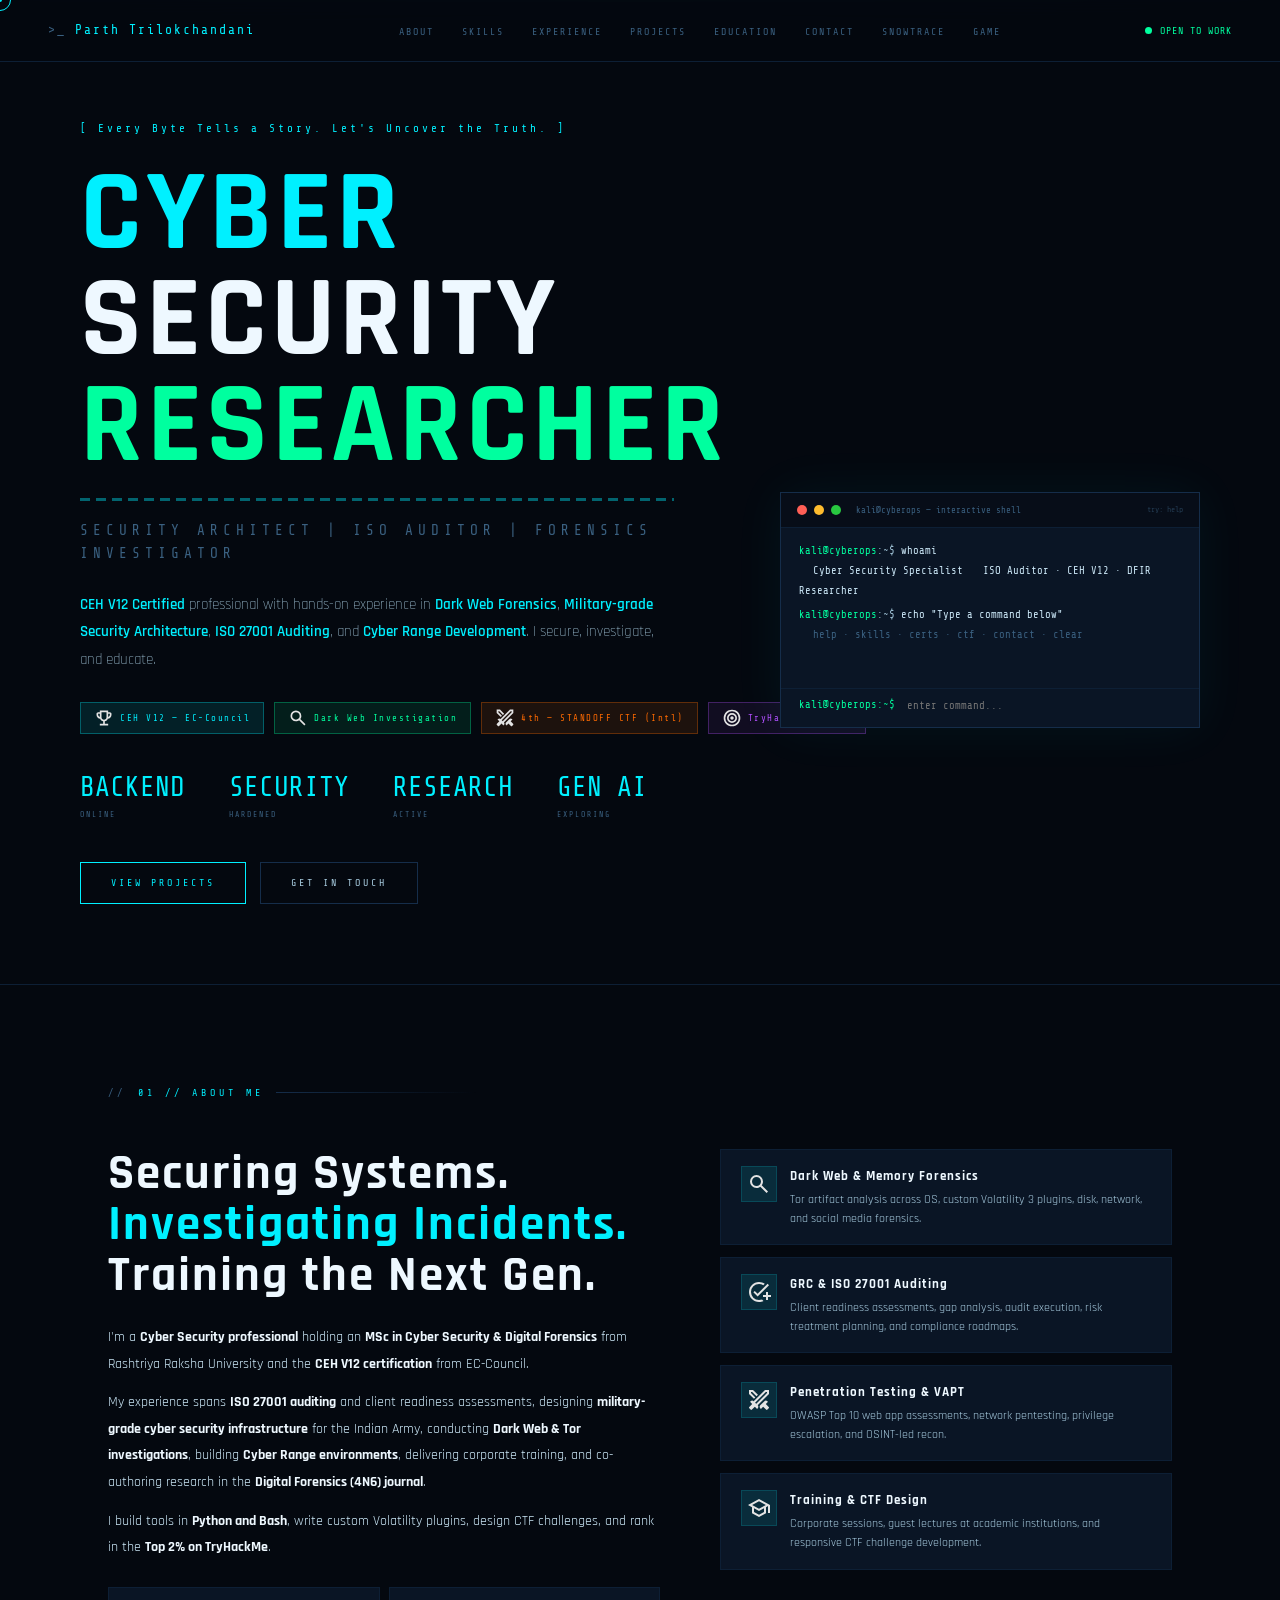
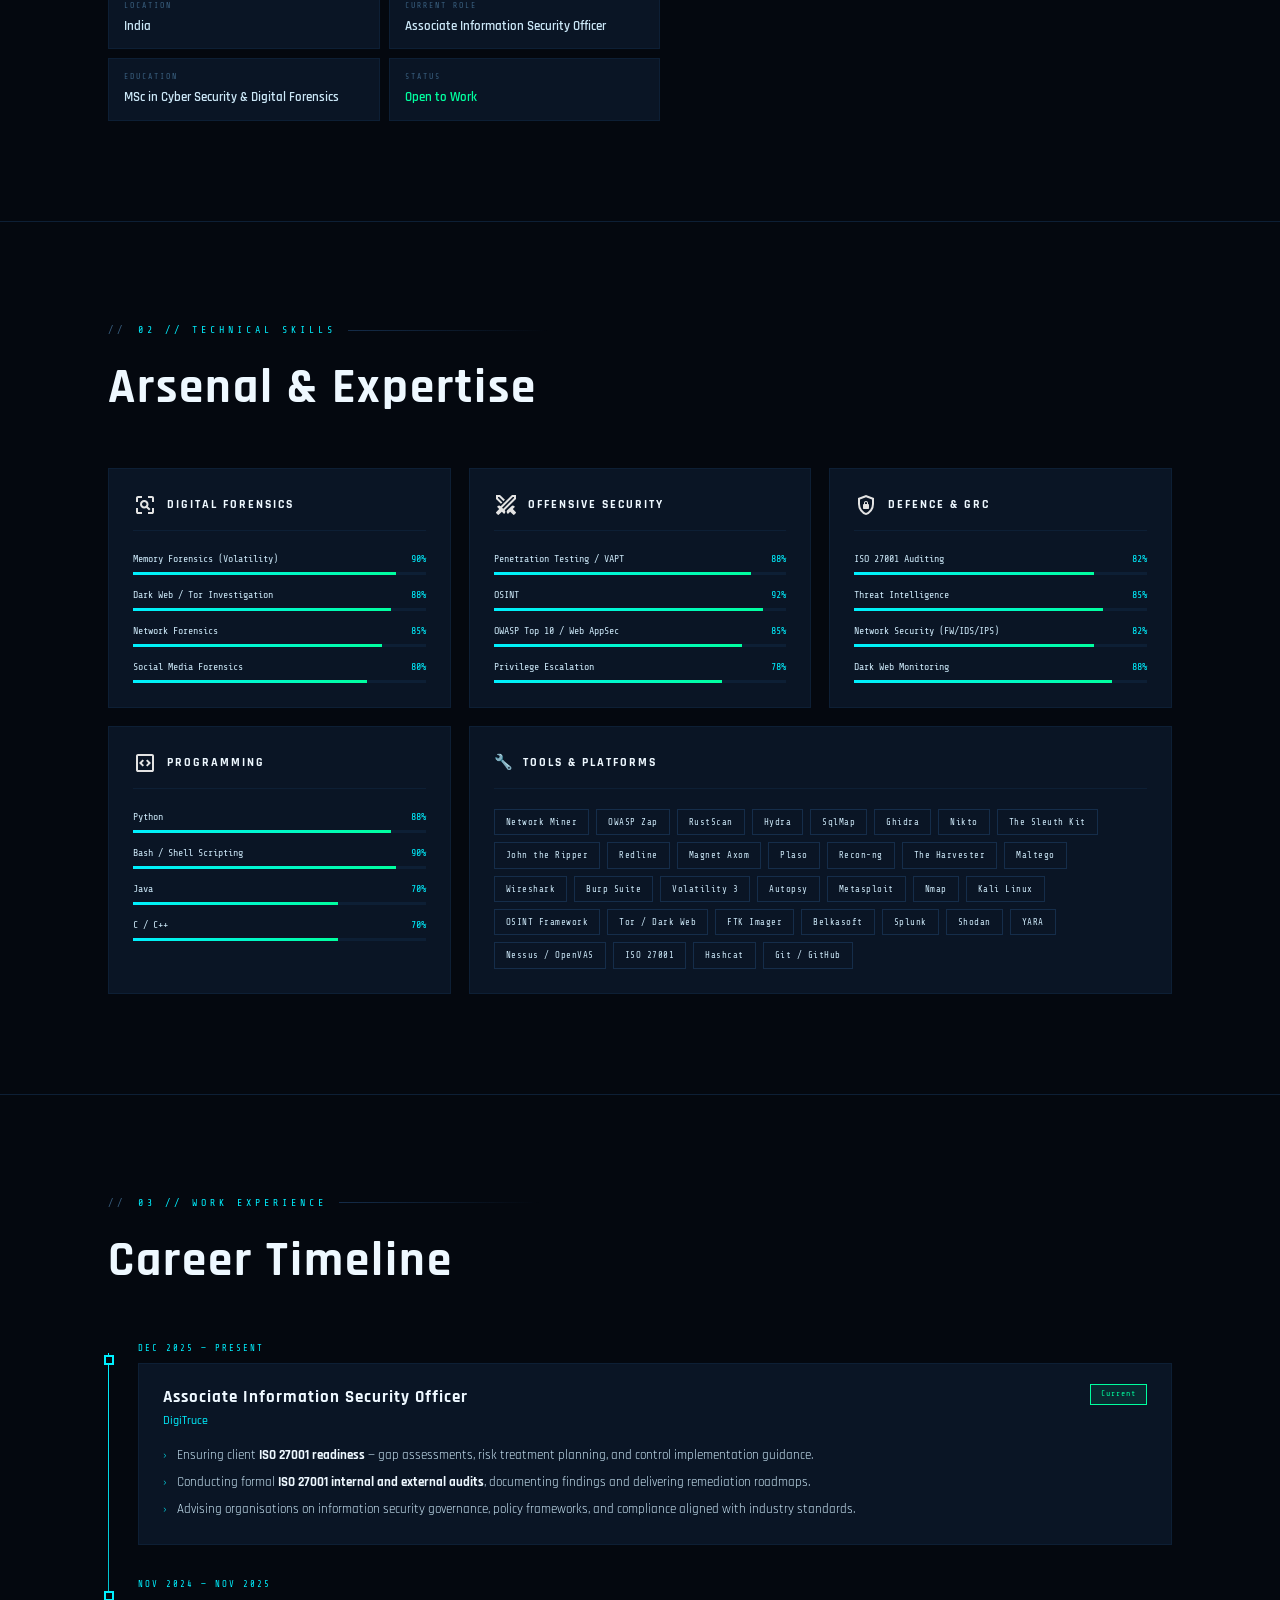
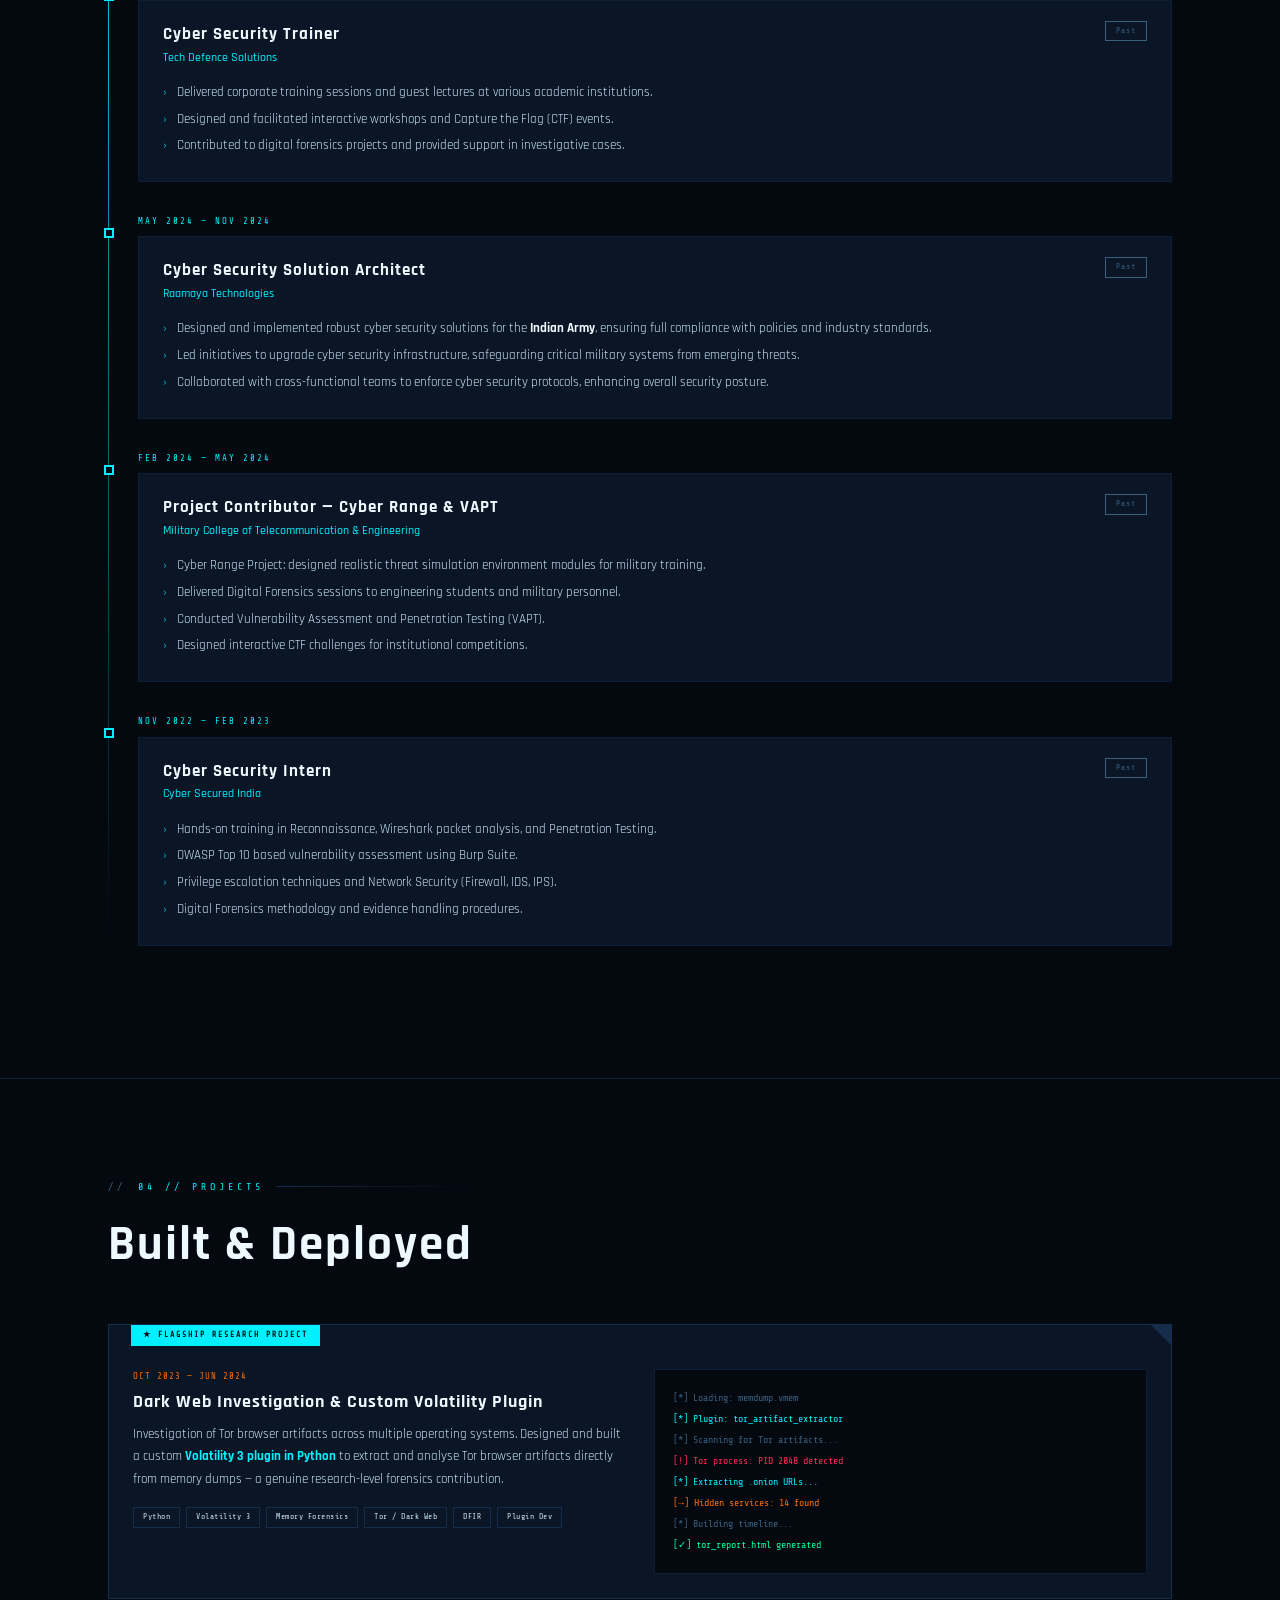
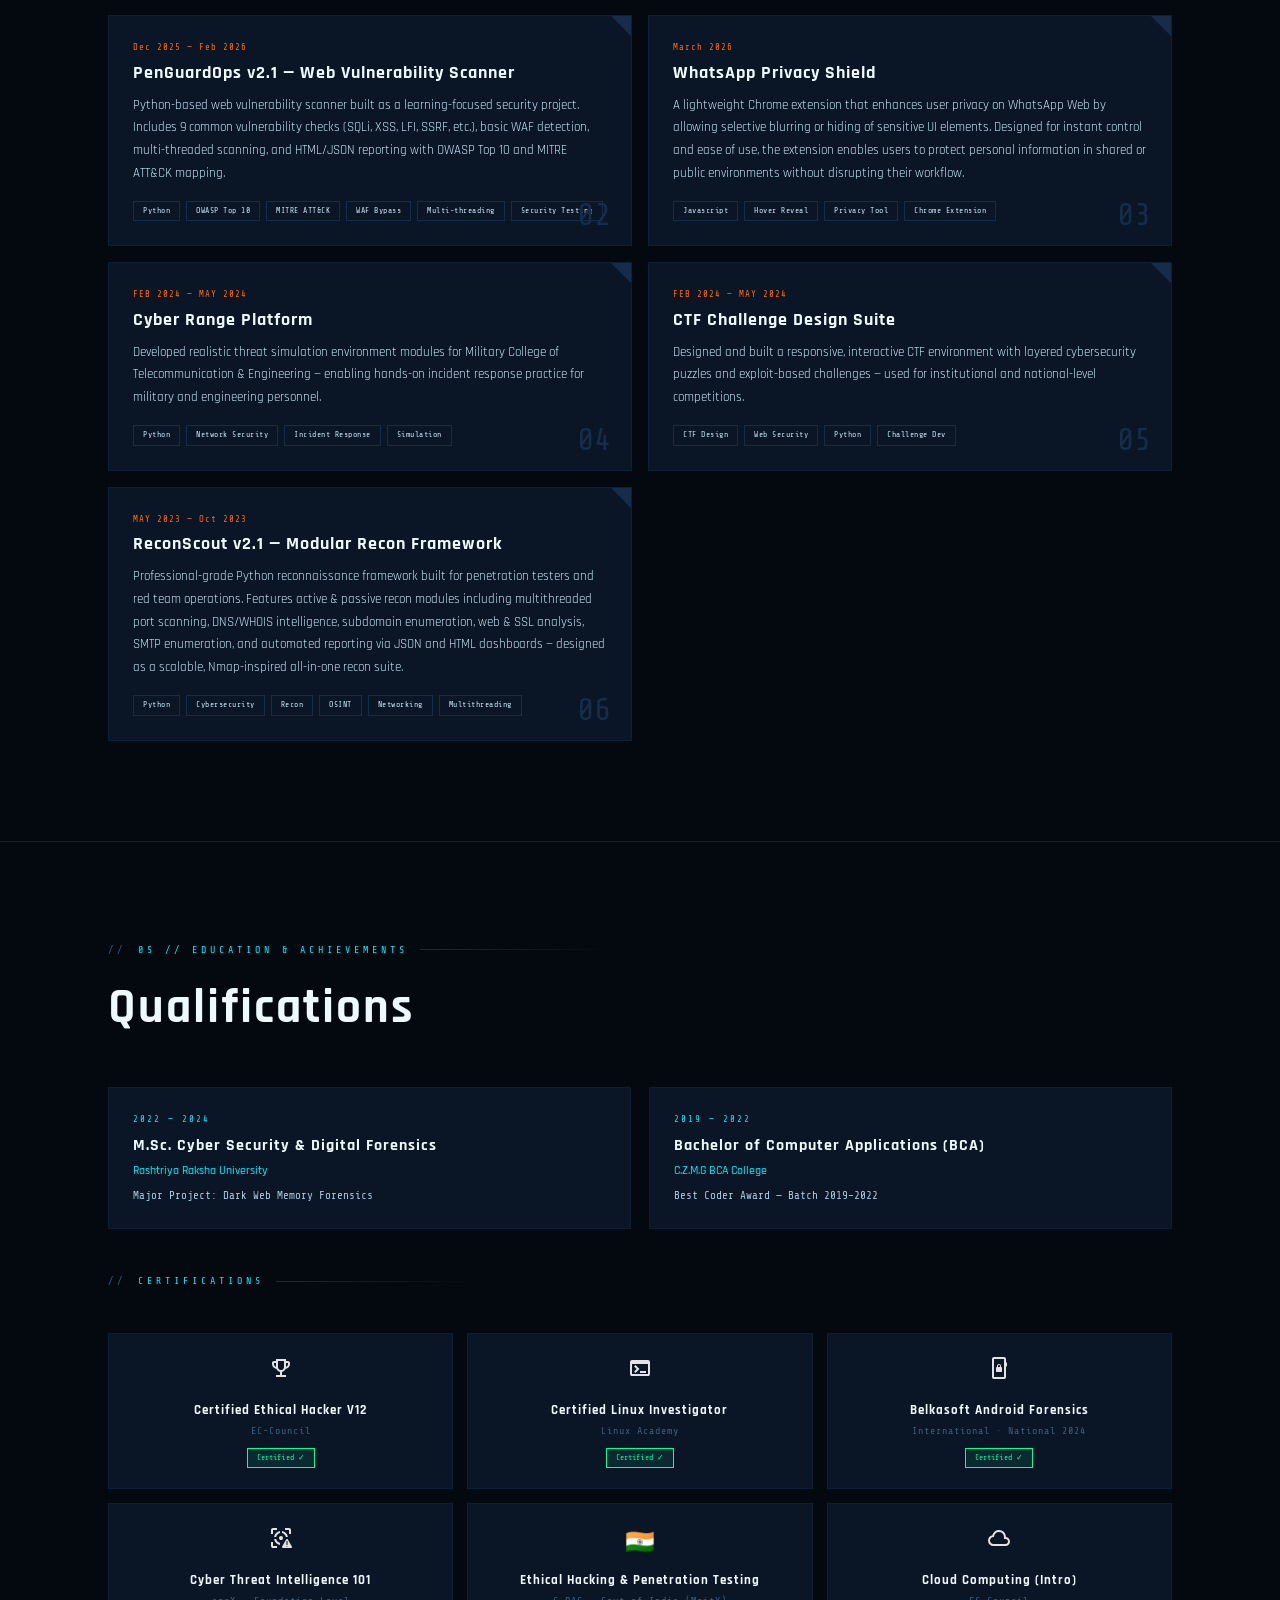
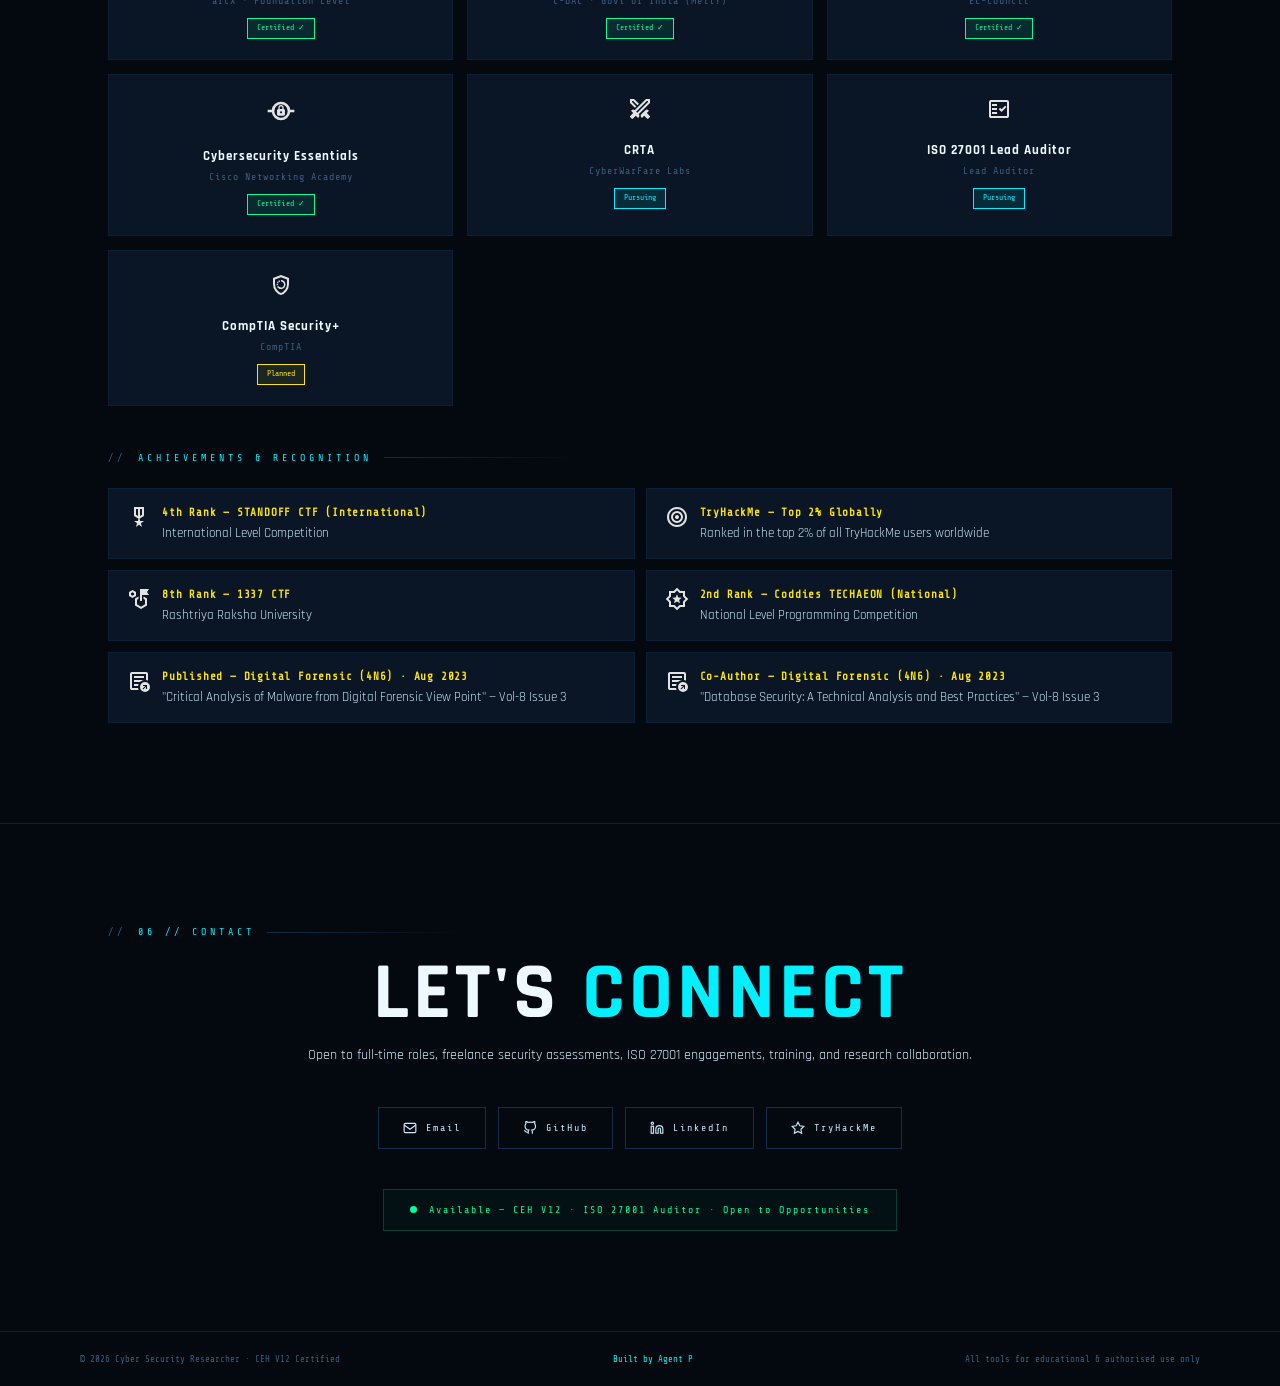
==== commit f7415608: "Update index.html" ====
--- a/index.html
+++ b/index.html
@@ -24,6 +24,7 @@
     <li><a href="#projects">Projects</a></li>
     <li><a href="#education">Education</a></li>
     <li><a href="#contact">Contact</a></li>
+    <li><a href="https://parthtrilokchandani.github.io/SnowTrace/">SnowTrace</a></li>
     <li><a href="packet-defender.html">Game</a></li>
   </ul>
   <div class="nav-status"><div class="status-dot"></div>OPEN TO WORK</div>
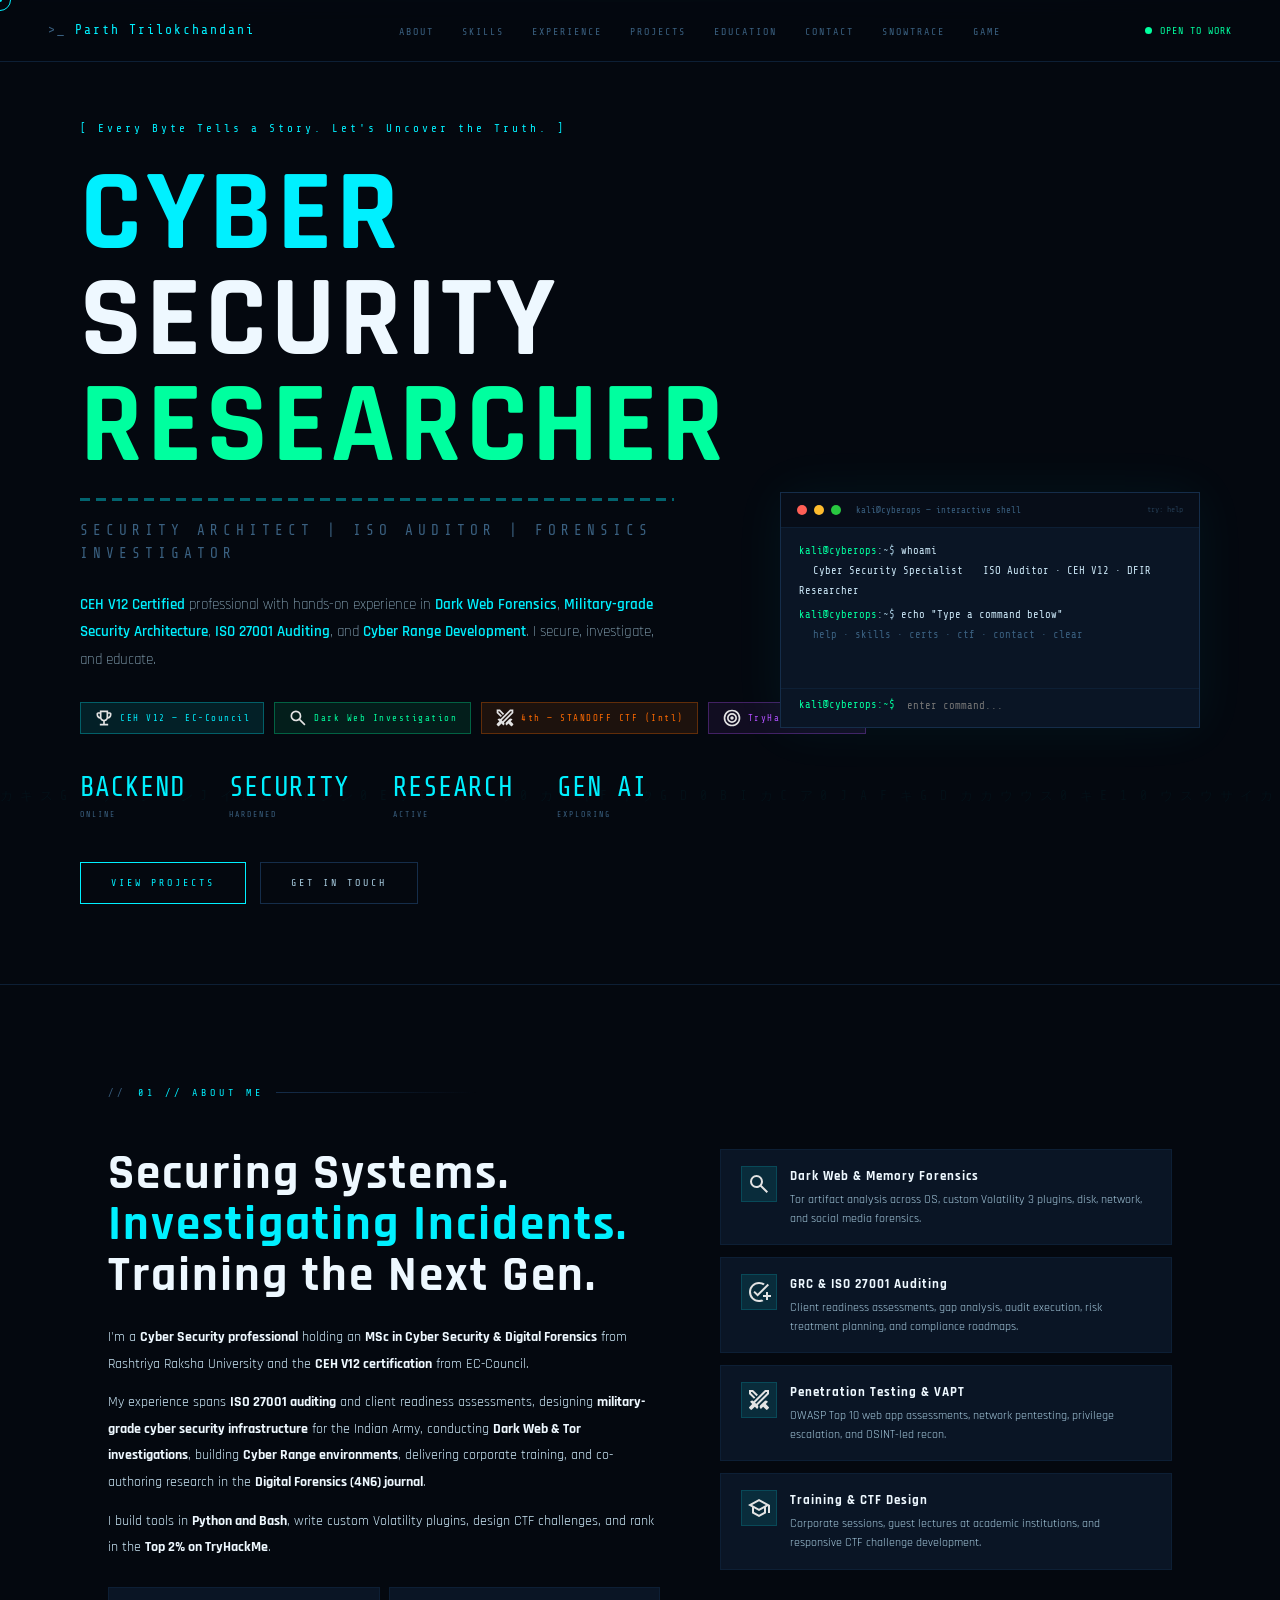
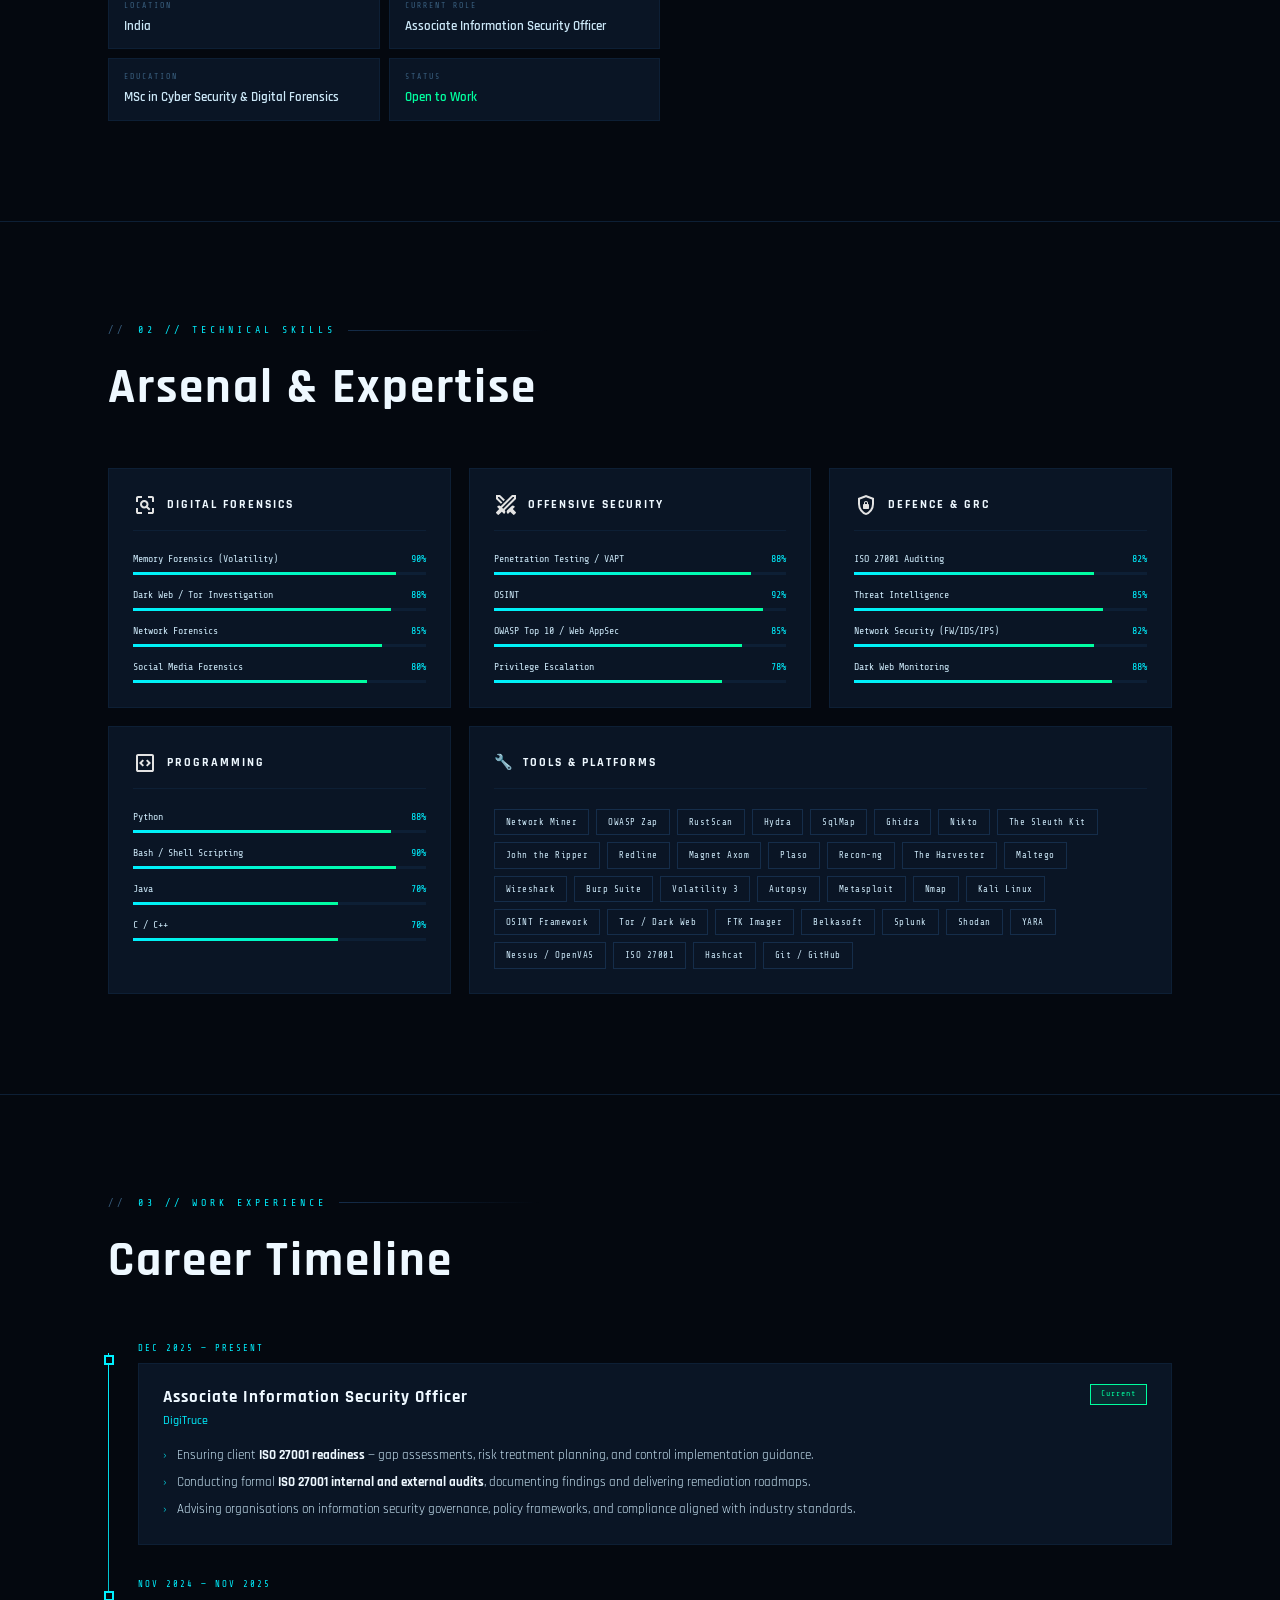
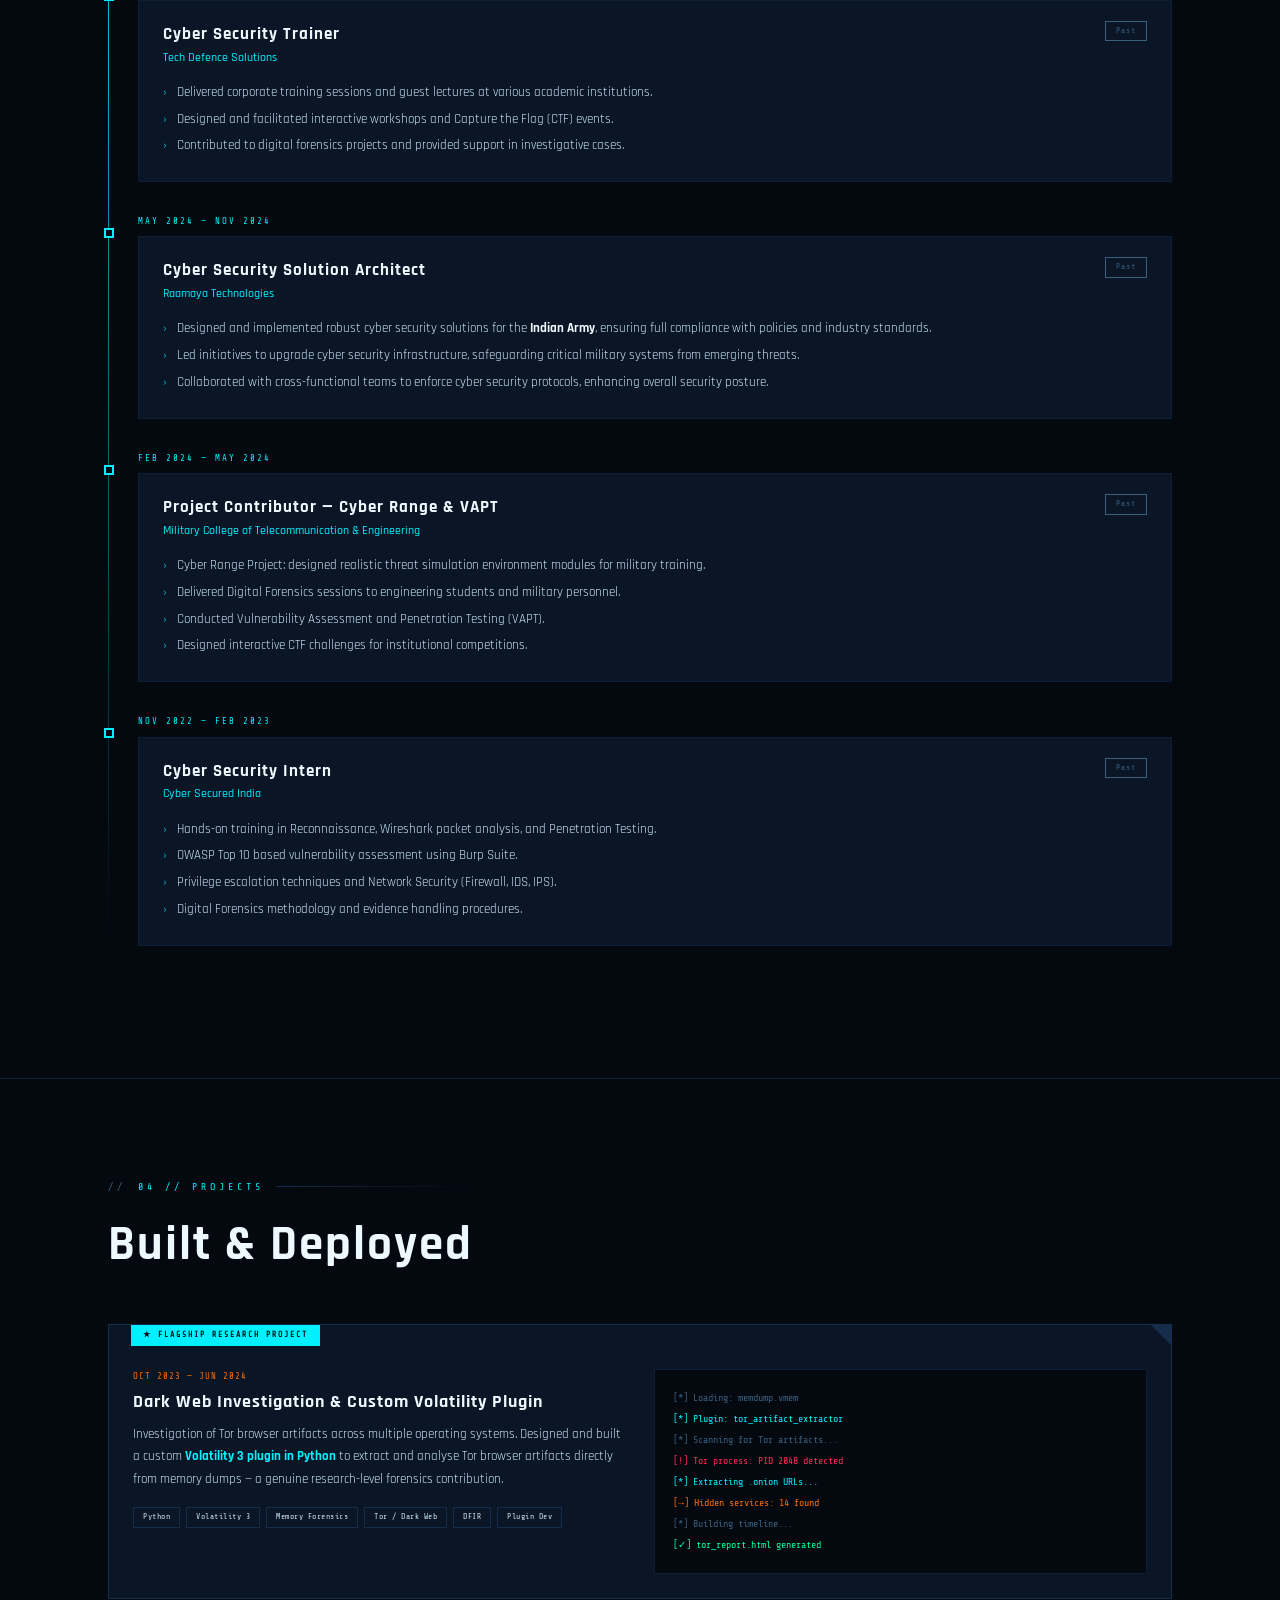
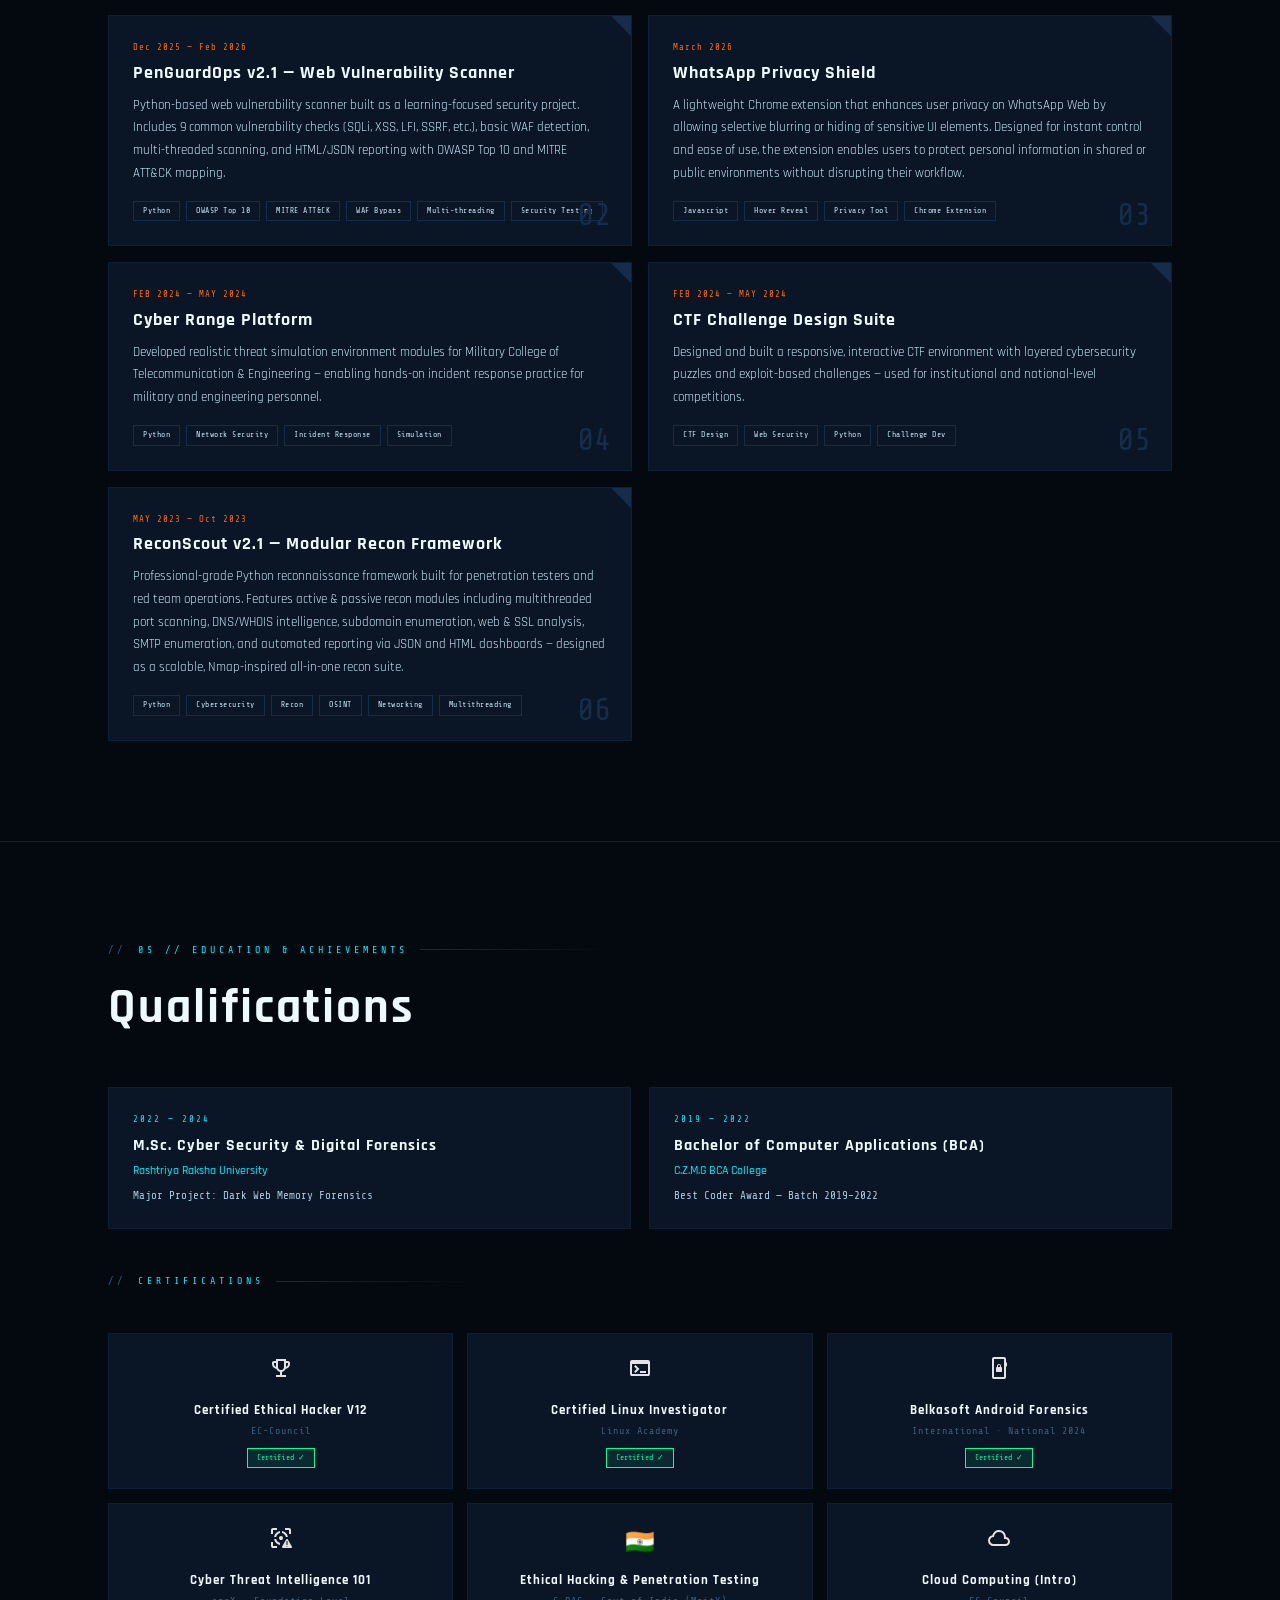
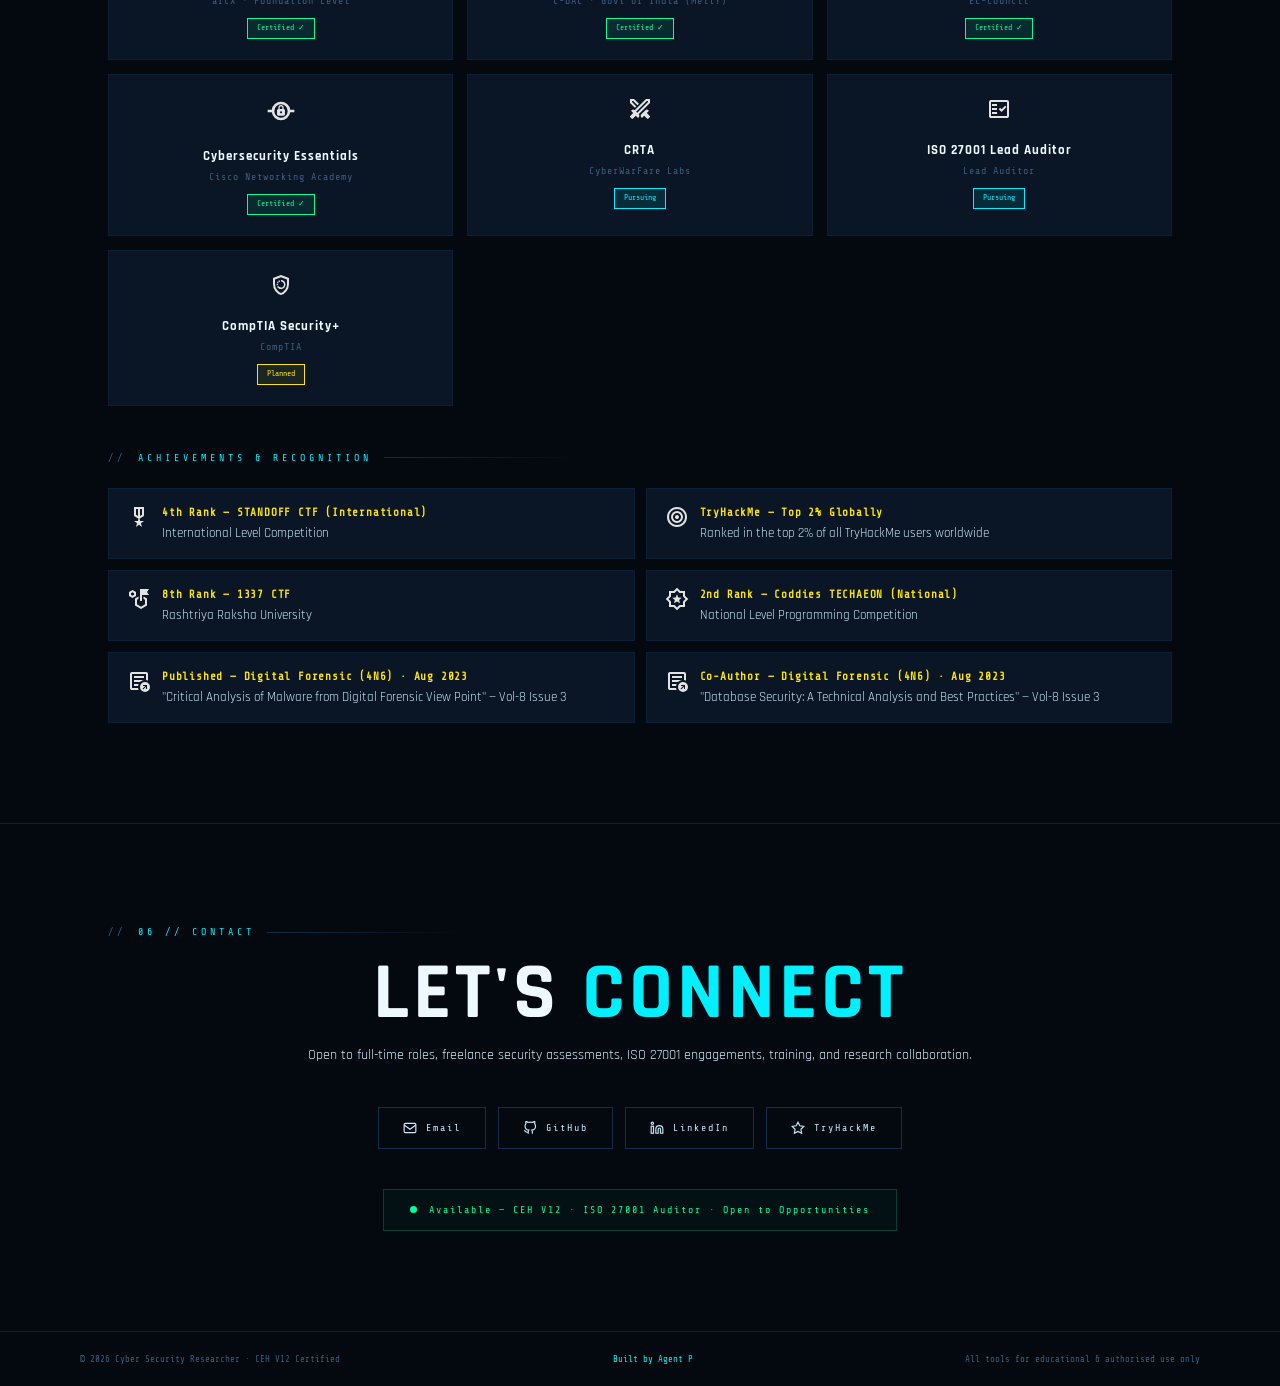
==== commit 3734d114: "Update index.html" ====
--- a/index.html
+++ b/index.html
@@ -335,7 +335,7 @@
         </div>
       </a>
 
-      <a href="https://github.com/ParthTrilokchandani/whatsapp_blur_extension_v2.1.0.git" target="_blank" style="text-decoration: none; color: inherit;">
+      <a href="https://github.com/ParthTrilokchandani/whatsapp_blur_extension.git" target="_blank" style="text-decoration: none; color: inherit;">
         <div class="project-card reveal">
           <div class="proj-period">March 2026</div>
           <div class="proj-title">WhatsApp Privacy Shield</div>
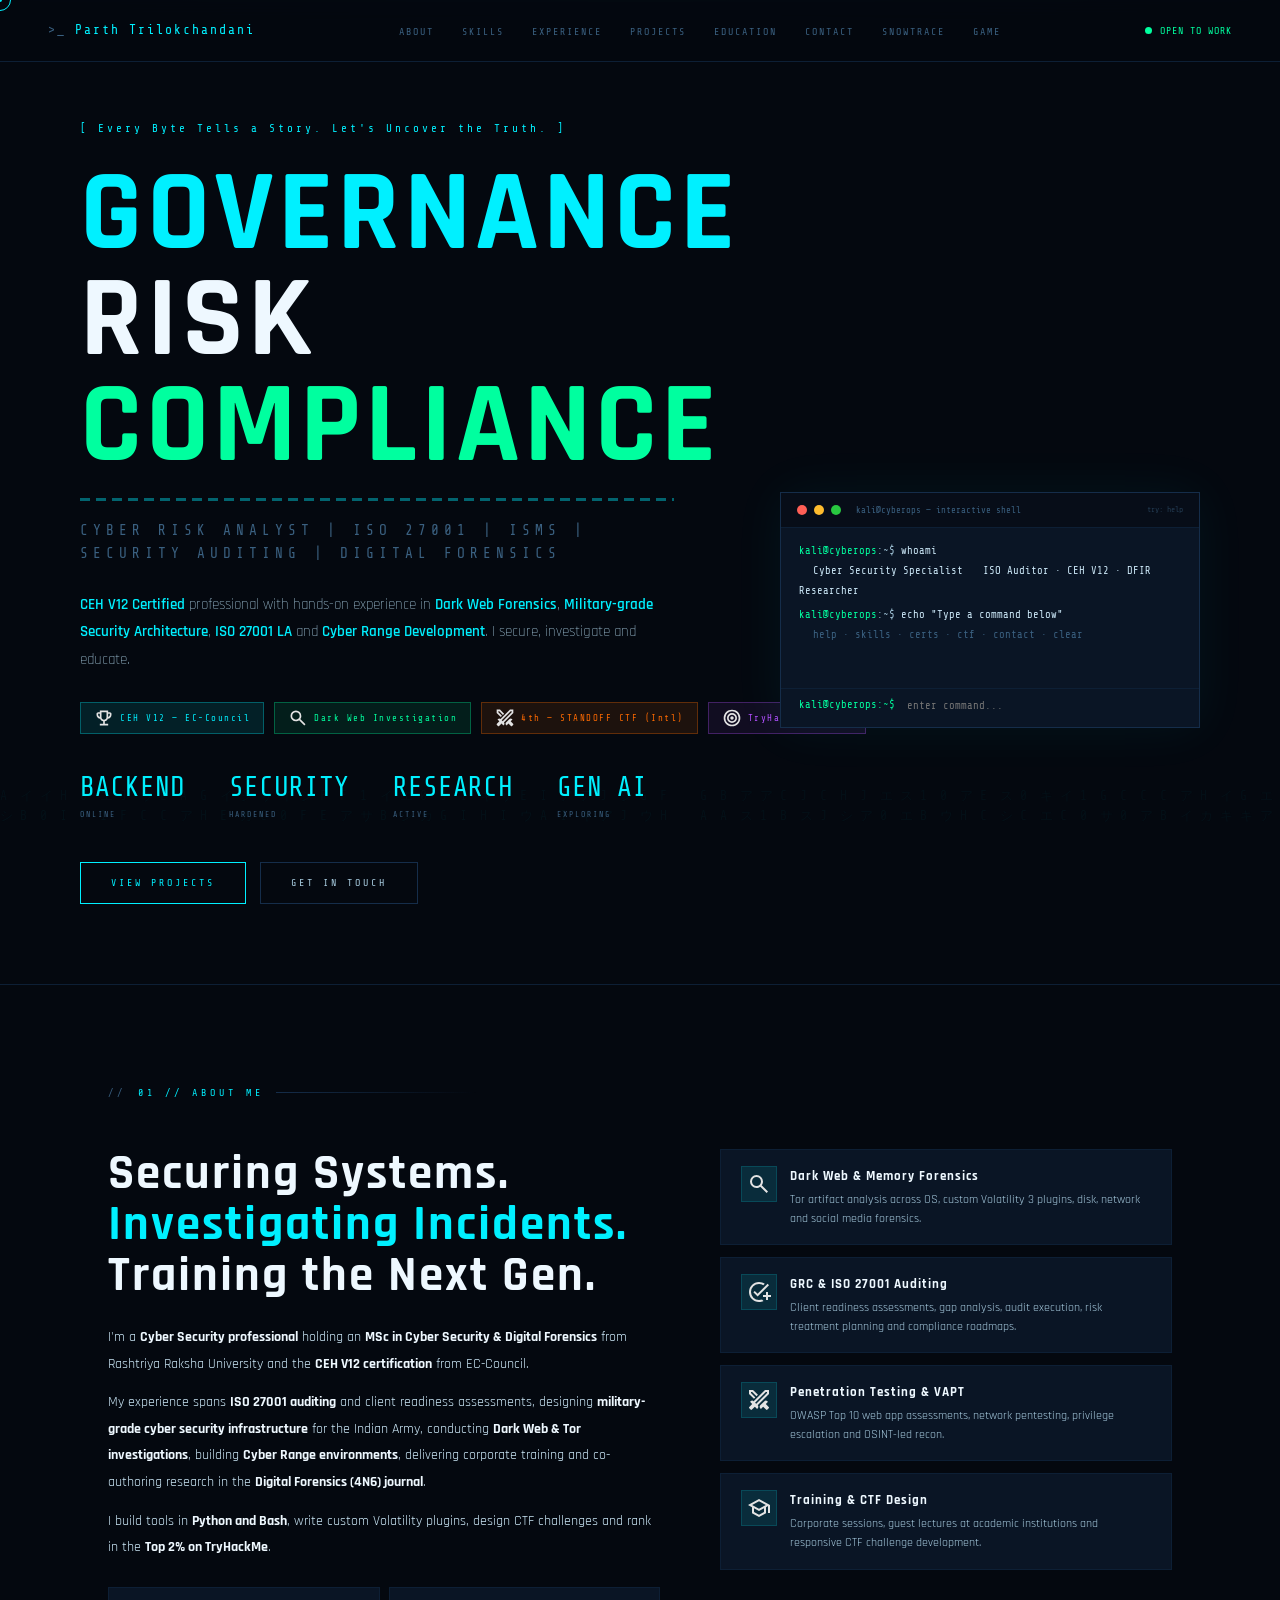
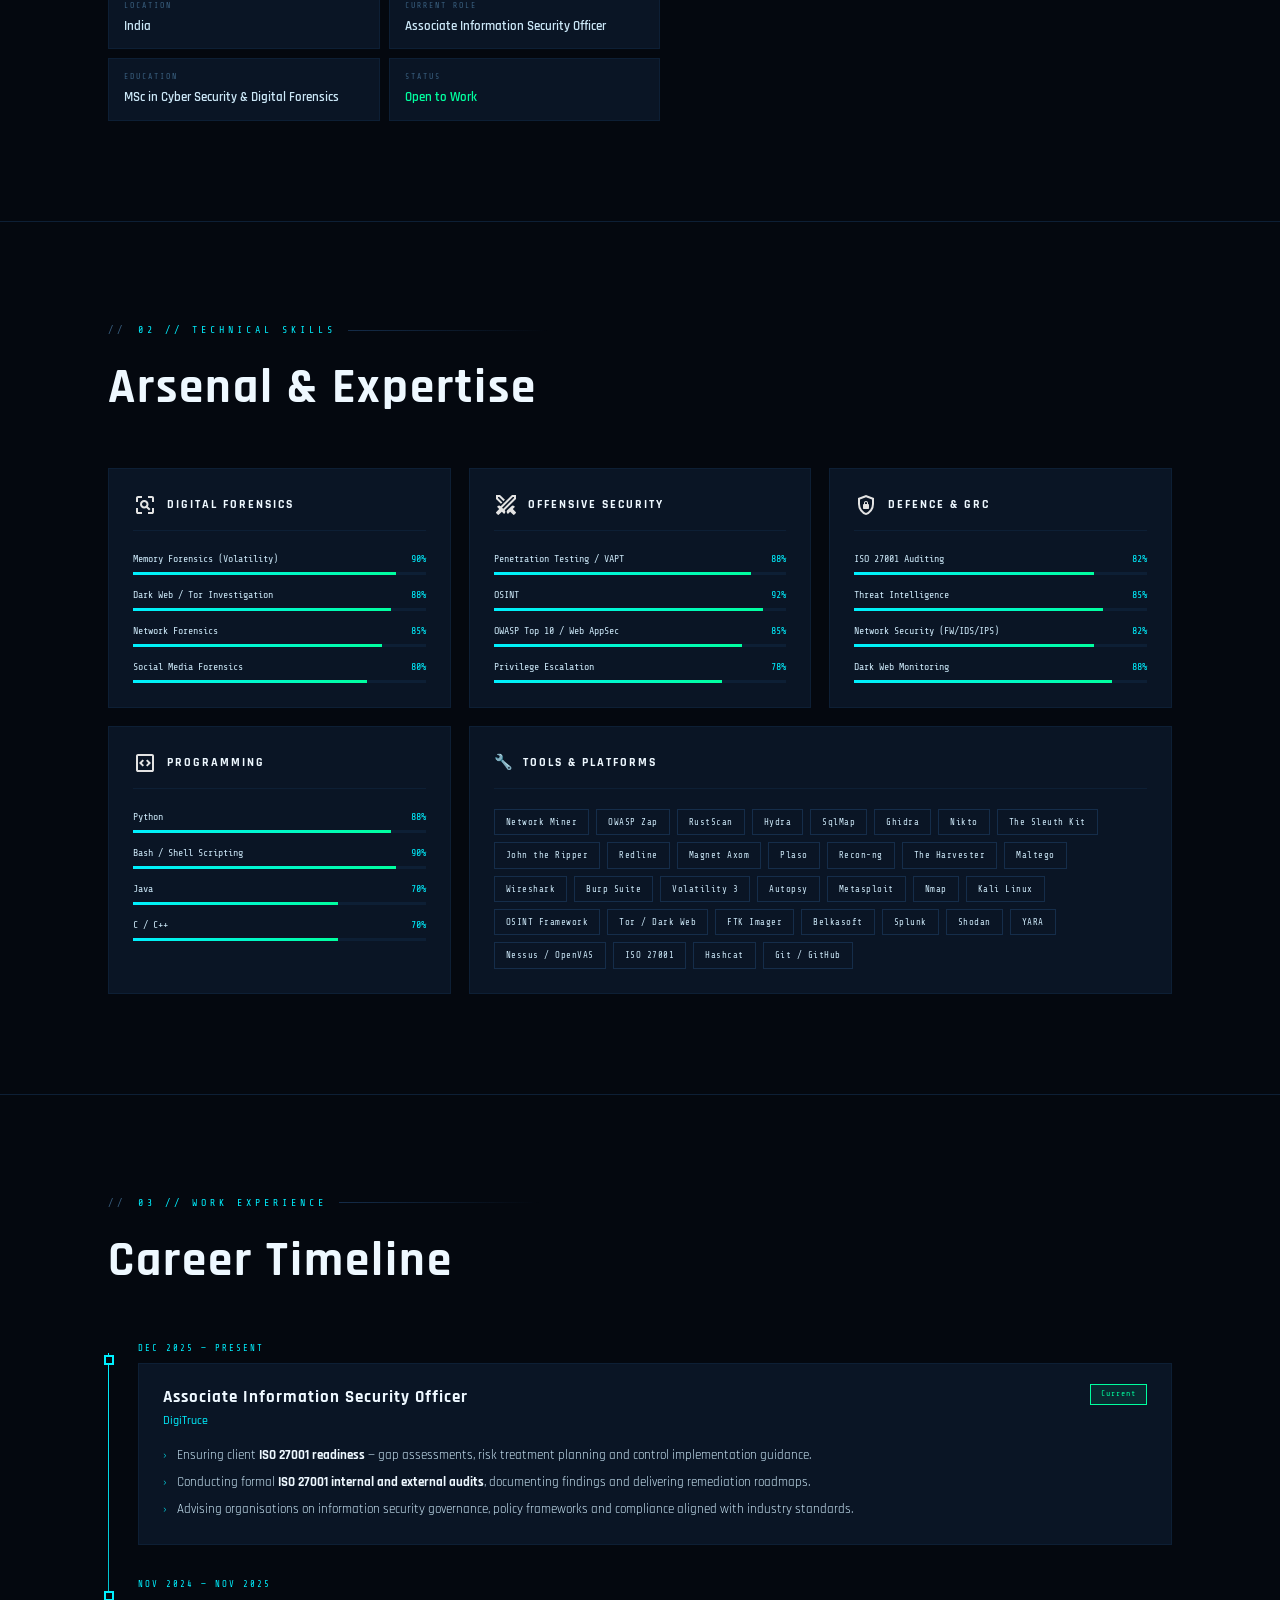
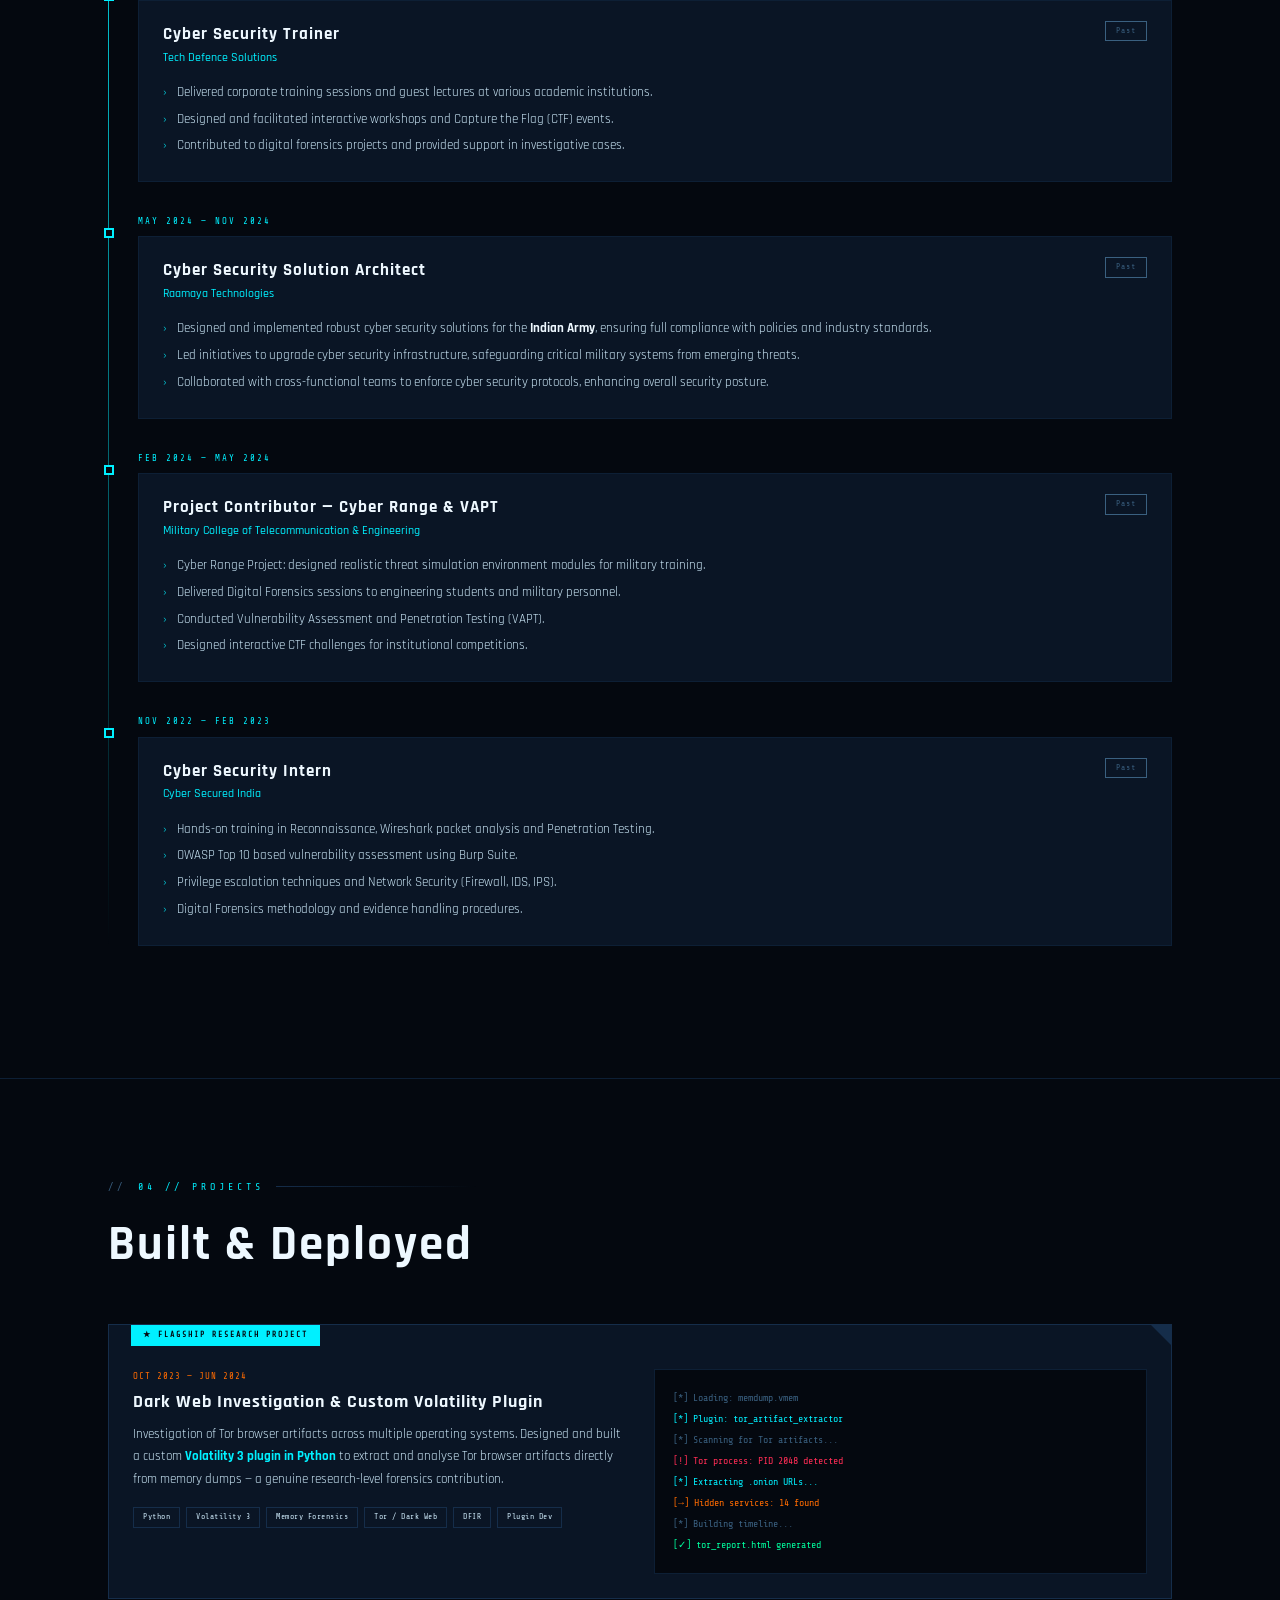
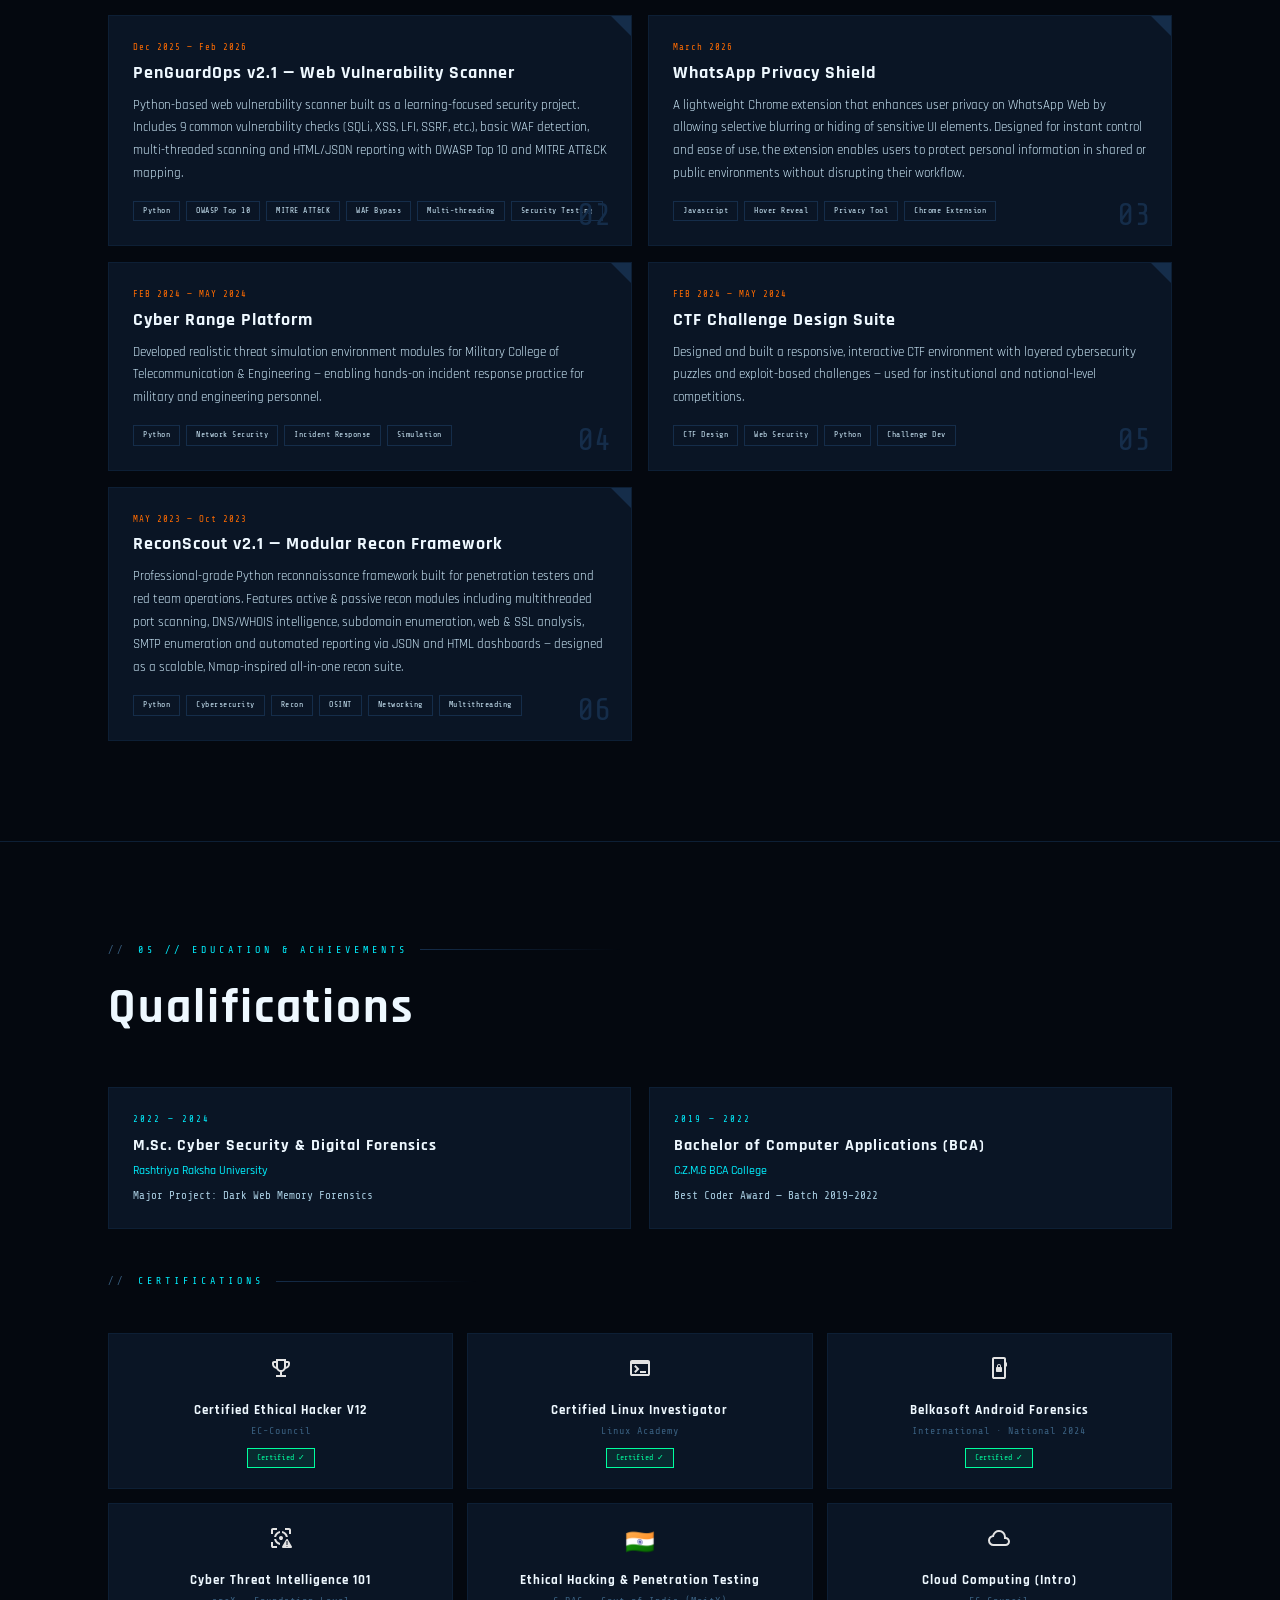
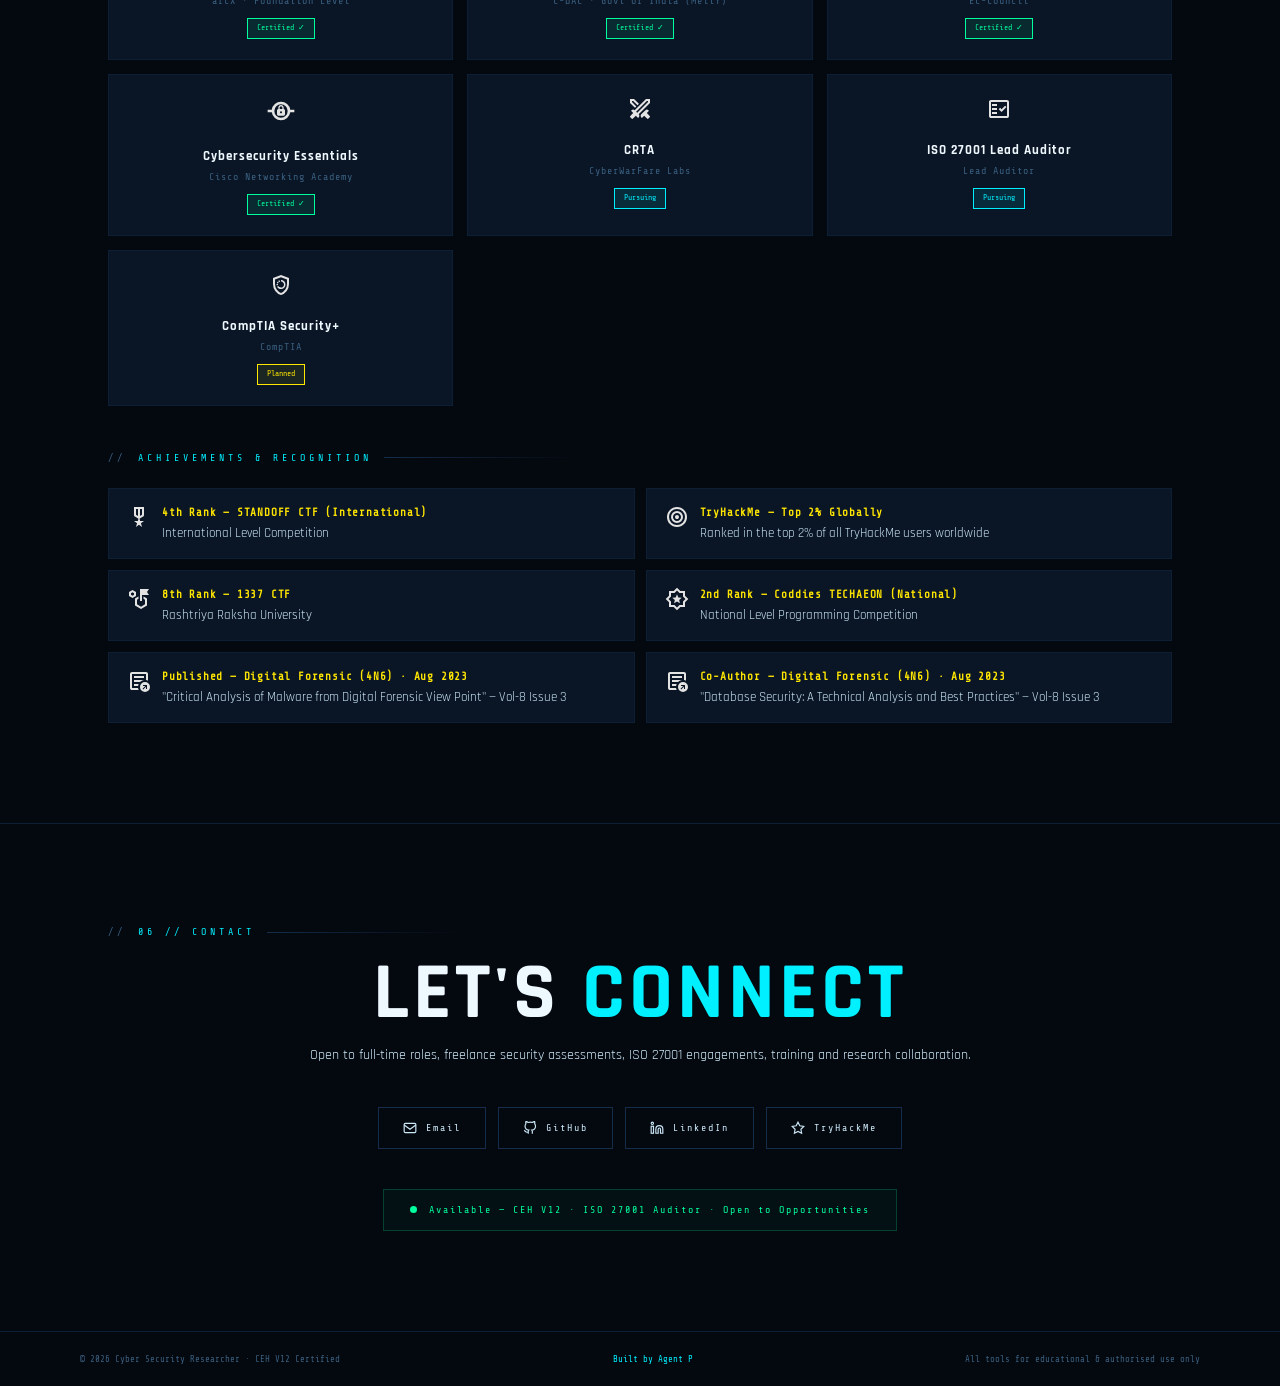
==== commit e142e4e8: "to GRC" ====
--- a/index.html
+++ b/index.html
@@ -3,7 +3,7 @@
 <head>
 <meta charset="UTF-8">
 <meta name="viewport" content="width=device-width, initial-scale=1.0">
-<title>Cyber Security Researcher</title>
+<title>GRC</title>
 <link rel="icon" type="image/png" href="favicon.svg">
 <link href="https://fonts.googleapis.com/css2?family=Share+Tech+Mono&family=Rajdhani:wght@300;400;500;600;700&display=swap" rel="stylesheet">
 <link rel="stylesheet" href="styles.css">
@@ -48,12 +48,12 @@
 <!-- HERO -->
 <section id="hero">
   <div class="hero-eyebrow">[ Every Byte Tells a Story. Let's Uncover the Truth. ]</div>
-  <h1 class="hero-name"><span class="n-cyan">CYBER</span><br>SECURITY<br><span class="n-green">RESEARCHER</span></h1>
-  <div class="hero-role">Security Architect | ISO Auditor | Forensics Investigator</div>
+  <h1 class="hero-name"><span class="n-cyan">Governance</span><br>Risk<br><span class="n-green">Compliance</span></h1>
+  <div class="hero-role">Cyber Risk Analyst | ISO 27001 | ISMS | Security Auditing | Digital Forensics</div>
   <p class="hero-tagline">
     <strong>CEH V12 Certified</strong> professional with hands-on experience in <strong>Dark Web Forensics</strong>,
-    <strong>Military-grade Security Architecture</strong>, <strong>ISO 27001 Auditing</strong>, and
-    <strong>Cyber Range Development</strong>. I secure, investigate, and educate.
+    <strong>Military-grade Security Architecture</strong>, <strong>ISO 27001 LA</strong> and
+    <strong>Cyber Range Development</strong>. I secure, investigate and educate.
   </p>
   <div class="hero-badges">
     <span class="hbadge hb-cyan"><svg height="20px" viewBox="0 -960 960 960" width="20px" fill="#e3e3e3"><path d="M280-120v-80h160v-124q-49-11-87.5-41.5T296-442q-75-9-125.5-65.5T120-640v-40q0-33 23.5-56.5T200-760h80v-80h400v80h80q33 0 56.5 23.5T840-680v40q0 76-50.5 132.5T664-442q-18 46-56.5 76.5T520-324v124h160v80H280Zm0-408v-152h-80v40q0 38 22 68.5t58 43.5Zm285 93q35-35 35-85v-240H360v240q0 50 35 85t85 35q50 0 85-35Zm115-93q36-13 58-43.5t22-68.5v-40h-80v152Zm-200-52Z"/></svg>
@@ -107,8 +107,8 @@
       <div>
         <h2 class="about-h2">Securing Systems.<br><em>Investigating Incidents.</em><br>Training the Next Gen.</h2>
         <p class="about-text">I'm a <strong>Cyber Security professional</strong> holding an <strong>MSc in Cyber Security &amp; Digital Forensics</strong> from Rashtriya Raksha University and the <strong>CEH V12 certification</strong> from EC-Council.</p>
-        <p class="about-text">My experience spans <strong>ISO 27001 auditing</strong> and client readiness assessments, designing <strong>military-grade cyber security infrastructure</strong> for the Indian Army, conducting <strong>Dark Web &amp; Tor investigations</strong>, building <strong>Cyber Range environments</strong>, delivering corporate training, and co-authoring research in the <strong>Digital Forensics (4N6) journal</strong>.</p>
-        <p class="about-text">I build tools in <strong>Python and Bash</strong>, write custom Volatility plugins, design CTF challenges, and rank in the <strong>Top 2% on TryHackMe</strong>.</p>
+        <p class="about-text">My experience spans <strong>ISO 27001 auditing</strong> and client readiness assessments, designing <strong>military-grade cyber security infrastructure</strong> for the Indian Army, conducting <strong>Dark Web &amp; Tor investigations</strong>, building <strong>Cyber Range environments</strong>, delivering corporate training and co-authoring research in the <strong>Digital Forensics (4N6) journal</strong>.</p>
+        <p class="about-text">I build tools in <strong>Python and Bash</strong>, write custom Volatility plugins, design CTF challenges and rank in the <strong>Top 2% on TryHackMe</strong>.</p>
         <div class="info-grid">
           <div class="info-item"><div class="info-key">Location</div><div class="info-val">India</div></div>
           <div class="info-item"><div class="info-key">Current Role</div><div class="info-val">Associate Information Security Officer</div></div>
@@ -120,22 +120,22 @@
         <div class="focus-item reveal">
           <div class="focus-icon"><svg height="24px" viewBox="0 -960 960 960" width="24px" fill="#e3e3e3"><path d="M784-120 532-372q-30 24-69 38t-83 14q-109 0-184.5-75.5T120-580q0-109 75.5-184.5T380-840q109 0 184.5 75.5T640-580q0 44-14 83t-38 69l252 252-56 56ZM380-400q75 0 127.5-52.5T560-580q0-75-52.5-127.5T380-760q-75 0-127.5 52.5T200-580q0 75 52.5 127.5T380-400Z"/></svg>
           </div>
-          <div><div class="focus-title">Dark Web &amp; Memory Forensics</div><div class="focus-desc">Tor artifact analysis across OS, custom Volatility 3 plugins, disk, network, and social media forensics.</div></div>
+          <div><div class="focus-title">Dark Web &amp; Memory Forensics</div><div class="focus-desc">Tor artifact analysis across OS, custom Volatility 3 plugins, disk, network and social media forensics.</div></div>
         </div>
         <div class="focus-item reveal">
           <div class="focus-icon"><svg height="24px" viewBox="0 -960 960 960" width="24px" fill="#e3e3e3"><path d="M480-80q-83 0-156-31.5T197-197q-54-54-85.5-127T80-480q0-83 31.5-156T197-763q54-54 127-85.5T480-880q65 0 123 19t107 53l-58 59q-38-24-81-37.5T480-800q-133 0-226.5 93.5T160-480q0 133 93.5 226.5T480-160q32 0 62-6t58-17l60 61q-41 20-86 31t-94 11Zm280-80v-120H640v-80h120v-120h80v120h120v80H840v120h-80ZM424-296 254-466l56-56 114 114 400-401 56 56-456 457Z"/></svg>
           </div>
-          <div><div class="focus-title">GRC &amp; ISO 27001 Auditing</div><div class="focus-desc">Client readiness assessments, gap analysis, audit execution, risk treatment planning, and compliance roadmaps.</div></div>
+          <div><div class="focus-title">GRC &amp; ISO 27001 Auditing</div><div class="focus-desc">Client readiness assessments, gap analysis, audit execution, risk treatment planning and compliance roadmaps.</div></div>
         </div>
         <div class="focus-item reveal">
           <div class="focus-icon"><svg height="24px" viewBox="0 -960 960 960" width="24px" fill="#e3e3e3"><path d="M762-96 645-212l-88 88-28-28q-23-23-23-57t23-57l169-169q23-23 57-23t57 23l28 28-88 88 116 117q12 12 12 28t-12 28l-50 50q-12 12-28 12t-28-12Zm118-628L426-270l5 4q23 23 23 57t-23 57l-28 28-88-88L198-96q-12 12-28 12t-28-12l-50-50q-12-12-12-28t12-28l116-117-88-88 28-28q23-23 57-23t57 23l4 5 454-454h160v160ZM334-583l24-23 23-24-23 24-24 23Zm-56 57L80-724v-160h160l198 198-57 56-174-174h-47v47l174 174-56 57Zm92 199 430-430v-47h-47L323-374l47 47Zm0 0-24-23-23-24 23 24 24 23Z"/></svg>
           </div>
-          <div><div class="focus-title">Penetration Testing &amp; VAPT</div><div class="focus-desc">OWASP Top 10 web app assessments, network pentesting, privilege escalation, and OSINT-led recon.</div></div>
+          <div><div class="focus-title">Penetration Testing &amp; VAPT</div><div class="focus-desc">OWASP Top 10 web app assessments, network pentesting, privilege escalation and OSINT-led recon.</div></div>
         </div>
         <div class="focus-item reveal">
           <div class="focus-icon"><svg height="24px" viewBox="0 -960 960 960" width="24px" fill="#e3e3e3"><path d="M480-120 200-272v-240L40-600l440-240 440 240v320h-80v-276l-80 44v240L480-120Zm0-332 274-148-274-148-274 148 274 148Zm0 241 200-108v-151L480-360 280-470v151l200 108Zm0-241Zm0 90Zm0 0Z"/></svg>
           </div>
-          <div><div class="focus-title">Training &amp; CTF Design</div><div class="focus-desc">Corporate sessions, guest lectures at academic institutions, and responsive CTF challenge development.</div></div>
+          <div><div class="focus-title">Training &amp; CTF Design</div><div class="focus-desc">Corporate sessions, guest lectures at academic institutions and responsive CTF challenge development.</div></div>
         </div>
       </div>
     </div>
@@ -219,9 +219,9 @@
             <span class="exp-tag tag-current">Current</span>
           </div>
           <ul class="exp-bullets">
-            <li>Ensuring client <strong>ISO 27001 readiness</strong> — gap assessments, risk treatment planning, and control implementation guidance.</li>
+            <li>Ensuring client <strong>ISO 27001 readiness</strong> — gap assessments, risk treatment planning and control implementation guidance.</li>
             <li>Conducting formal <strong>ISO 27001 internal and external audits</strong>, documenting findings and delivering remediation roadmaps.</li>
-            <li>Advising organisations on information security governance, policy frameworks, and compliance aligned with industry standards.</li>
+            <li>Advising organisations on information security governance, policy frameworks and compliance aligned with industry standards.</li>
           </ul>
         </div>
       </div>
@@ -280,7 +280,7 @@
             <span class="exp-tag tag-past">Past</span>
           </div>
           <ul class="exp-bullets">
-            <li>Hands-on training in Reconnaissance, Wireshark packet analysis, and Penetration Testing.</li>
+            <li>Hands-on training in Reconnaissance, Wireshark packet analysis and Penetration Testing.</li>
             <li>OWASP Top 10 based vulnerability assessment using Burp Suite.</li>
             <li>Privilege escalation techniques and Network Security (Firewall, IDS, IPS).</li>
             <li>Digital Forensics methodology and evidence handling procedures.</li>
@@ -329,7 +329,7 @@
         <div class="project-card reveal">
         <div class="proj-period">Dec 2025 — Feb 2026</div>
         <div class="proj-title">PenGuardOps v2.1 — Web Vulnerability Scanner</div>
-        <div class="proj-desc">Python-based web vulnerability scanner built as a learning-focused security project. Includes 9 common vulnerability checks (SQLi, XSS, LFI, SSRF, etc.), basic WAF detection, multi-threaded scanning, and HTML/JSON reporting with OWASP Top 10 and MITRE ATT&CK mapping.</div>
+        <div class="proj-desc">Python-based web vulnerability scanner built as a learning-focused security project. Includes 9 common vulnerability checks (SQLi, XSS, LFI, SSRF, etc.), basic WAF detection, multi-threaded scanning and HTML/JSON reporting with OWASP Top 10 and MITRE ATT&CK mapping.</div>
         <div class="proj-tags"><span class="proj-tag">Python</span><span class="proj-tag">OWASP Top 10</span><span class="proj-tag">MITRE ATT&CK</span><span class="proj-tag">WAF Bypass</span><span class="proj-tag">Multi-threading</span><span class="proj-tag">Security Testing</span></div>
         <div class="proj-num">02</div>
         </div>
@@ -366,7 +366,7 @@
           <div class="proj-period">MAY 2023 — Oct 2023</div>
           <div class="proj-title">ReconScout v2.1 — Modular Recon Framework</div>
           <div class="proj-desc">
-            Professional-grade Python reconnaissance framework built for penetration testers and red team operations. Features active & passive recon modules including multithreaded port scanning, DNS/WHOIS intelligence, subdomain enumeration, web & SSL analysis, SMTP enumeration, and automated reporting via JSON and HTML dashboards — designed as a scalable, Nmap-inspired all-in-one recon suite.
+            Professional-grade Python reconnaissance framework built for penetration testers and red team operations. Features active & passive recon modules including multithreaded port scanning, DNS/WHOIS intelligence, subdomain enumeration, web & SSL analysis, SMTP enumeration and automated reporting via JSON and HTML dashboards — designed as a scalable, Nmap-inspired all-in-one recon suite.
           </div>
           <div class="proj-tags"><span class="proj-tag">Python</span><span class="proj-tag">Cybersecurity</span><span class="proj-tag">Recon</span><span class="proj-tag">OSINT</span><span class="proj-tag">Networking</span><span class="proj-tag">Multithreading</span></div>
           <div class="proj-num">06</div>
@@ -428,7 +428,7 @@
   <div class="section-wrap">
     <div class="section-label">06 // Contact</div>
     <h1 class="contact-h2">LET'S <em>CONNECT</em></h1>
-    <p class="contact-sub">Open to full-time roles, freelance security assessments, ISO 27001 engagements, training, and research collaboration.</p>
+    <p class="contact-sub">Open to full-time roles, freelance security assessments, ISO 27001 engagements, training and research collaboration.</p>
     <div class="contact-links">
       <a href="mailto:parthtrilokchandani@gmail.com" class="contact-link">
         <svg viewBox="0 0 24 24"><rect x="2" y="4" width="20" height="16" rx="2"/><path d="m2 7 10 7 10-7"/></svg>Email
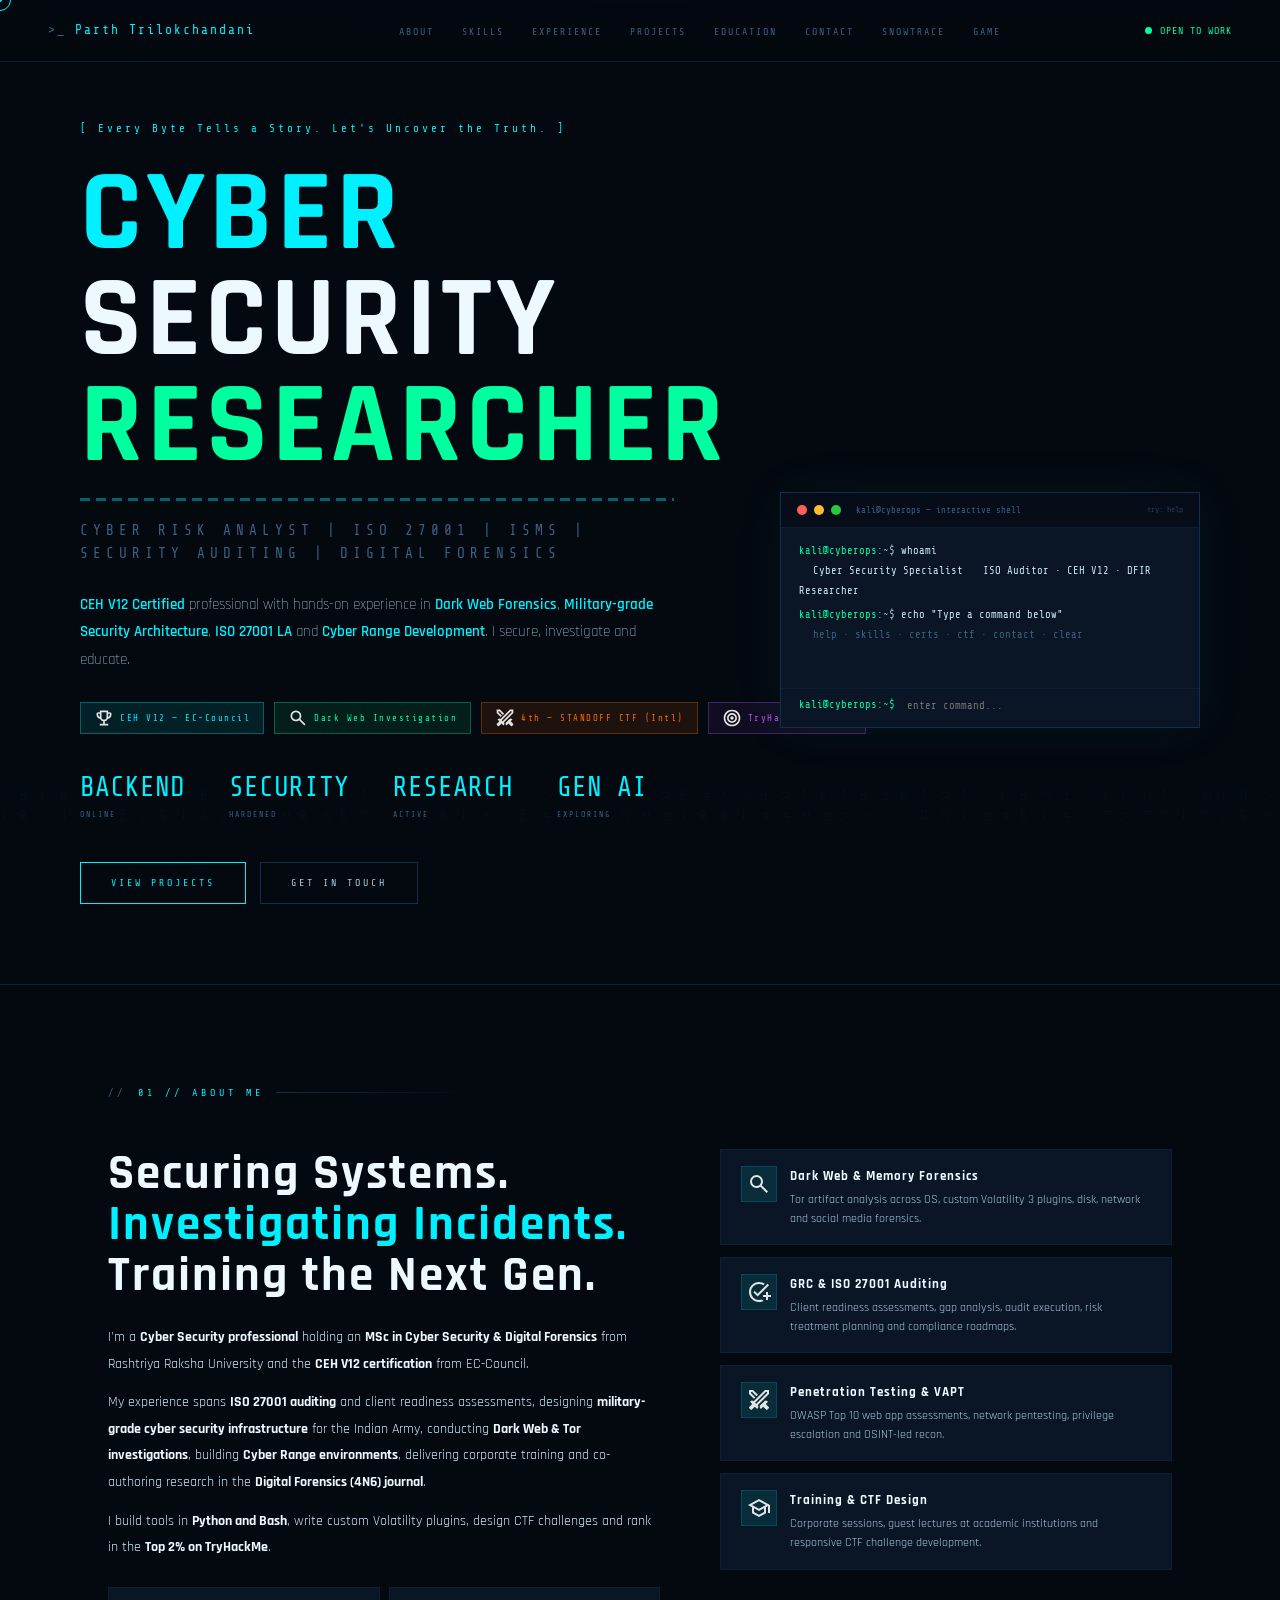
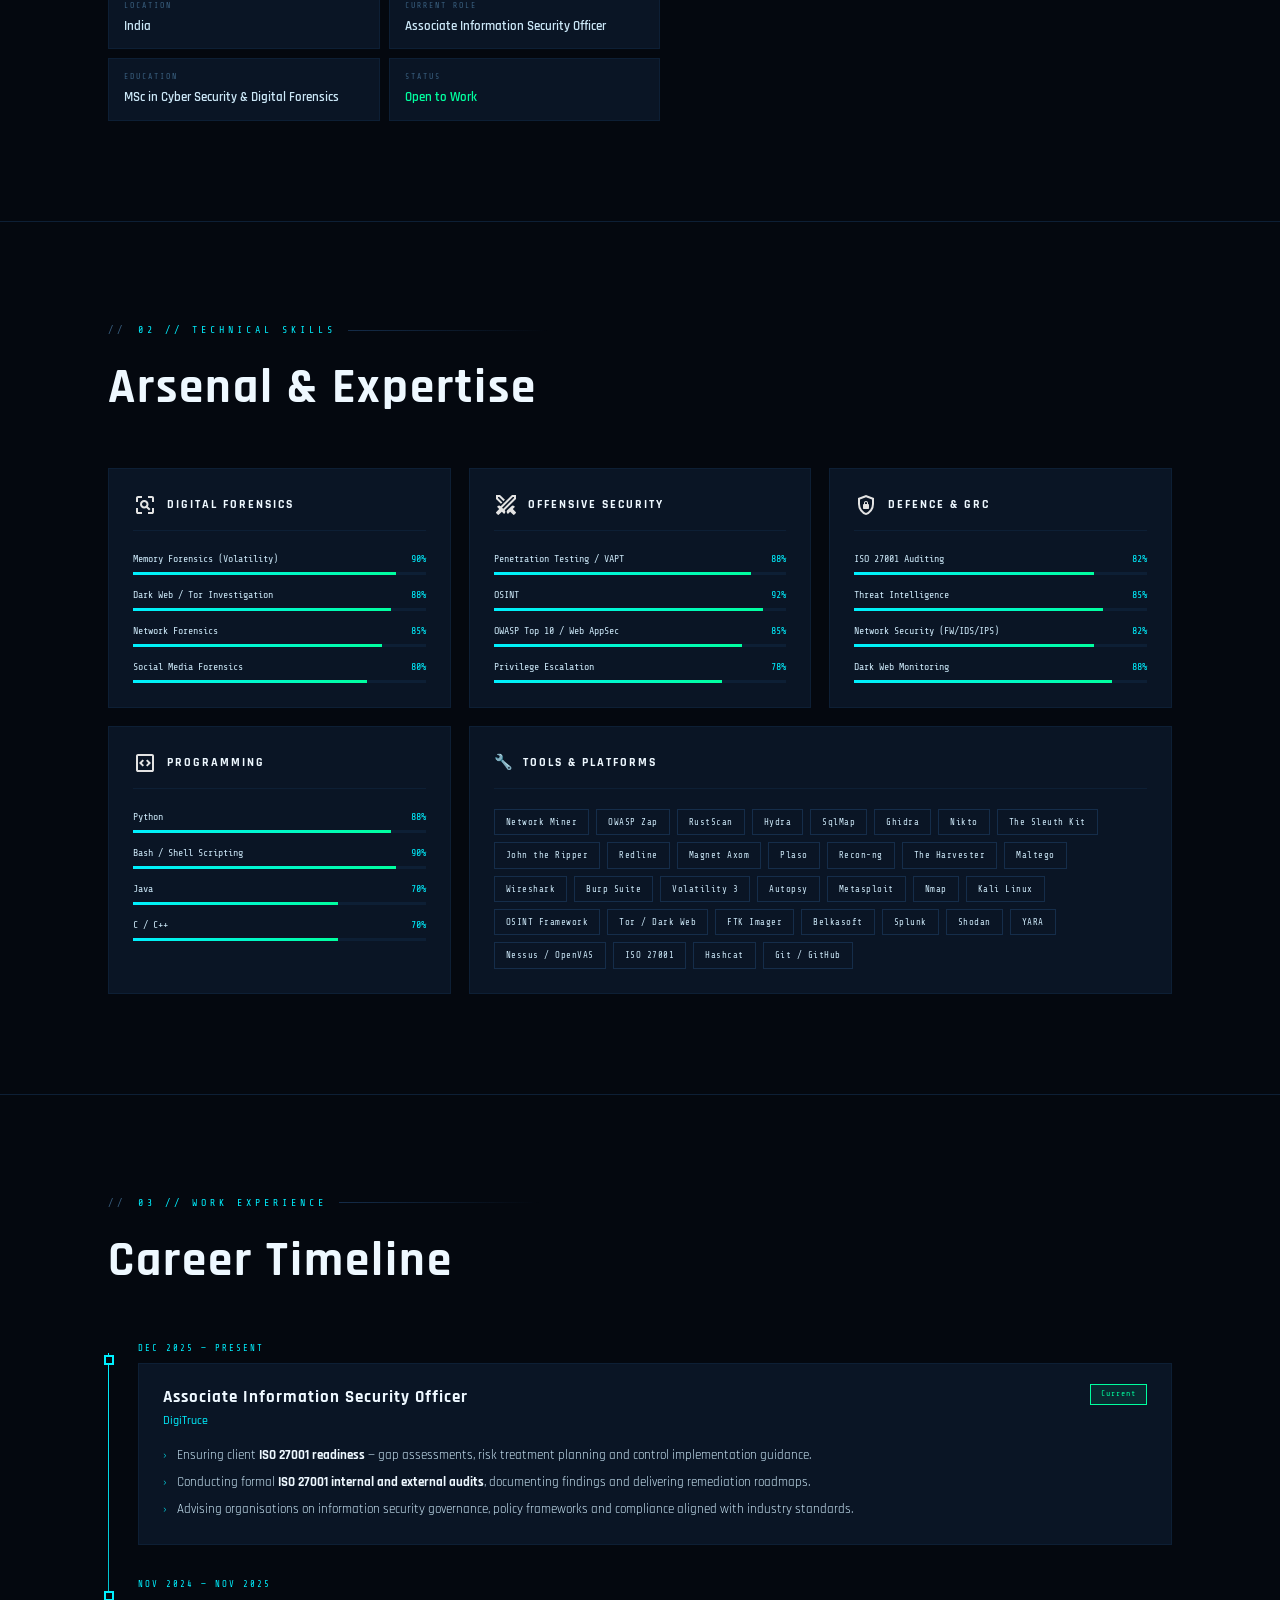
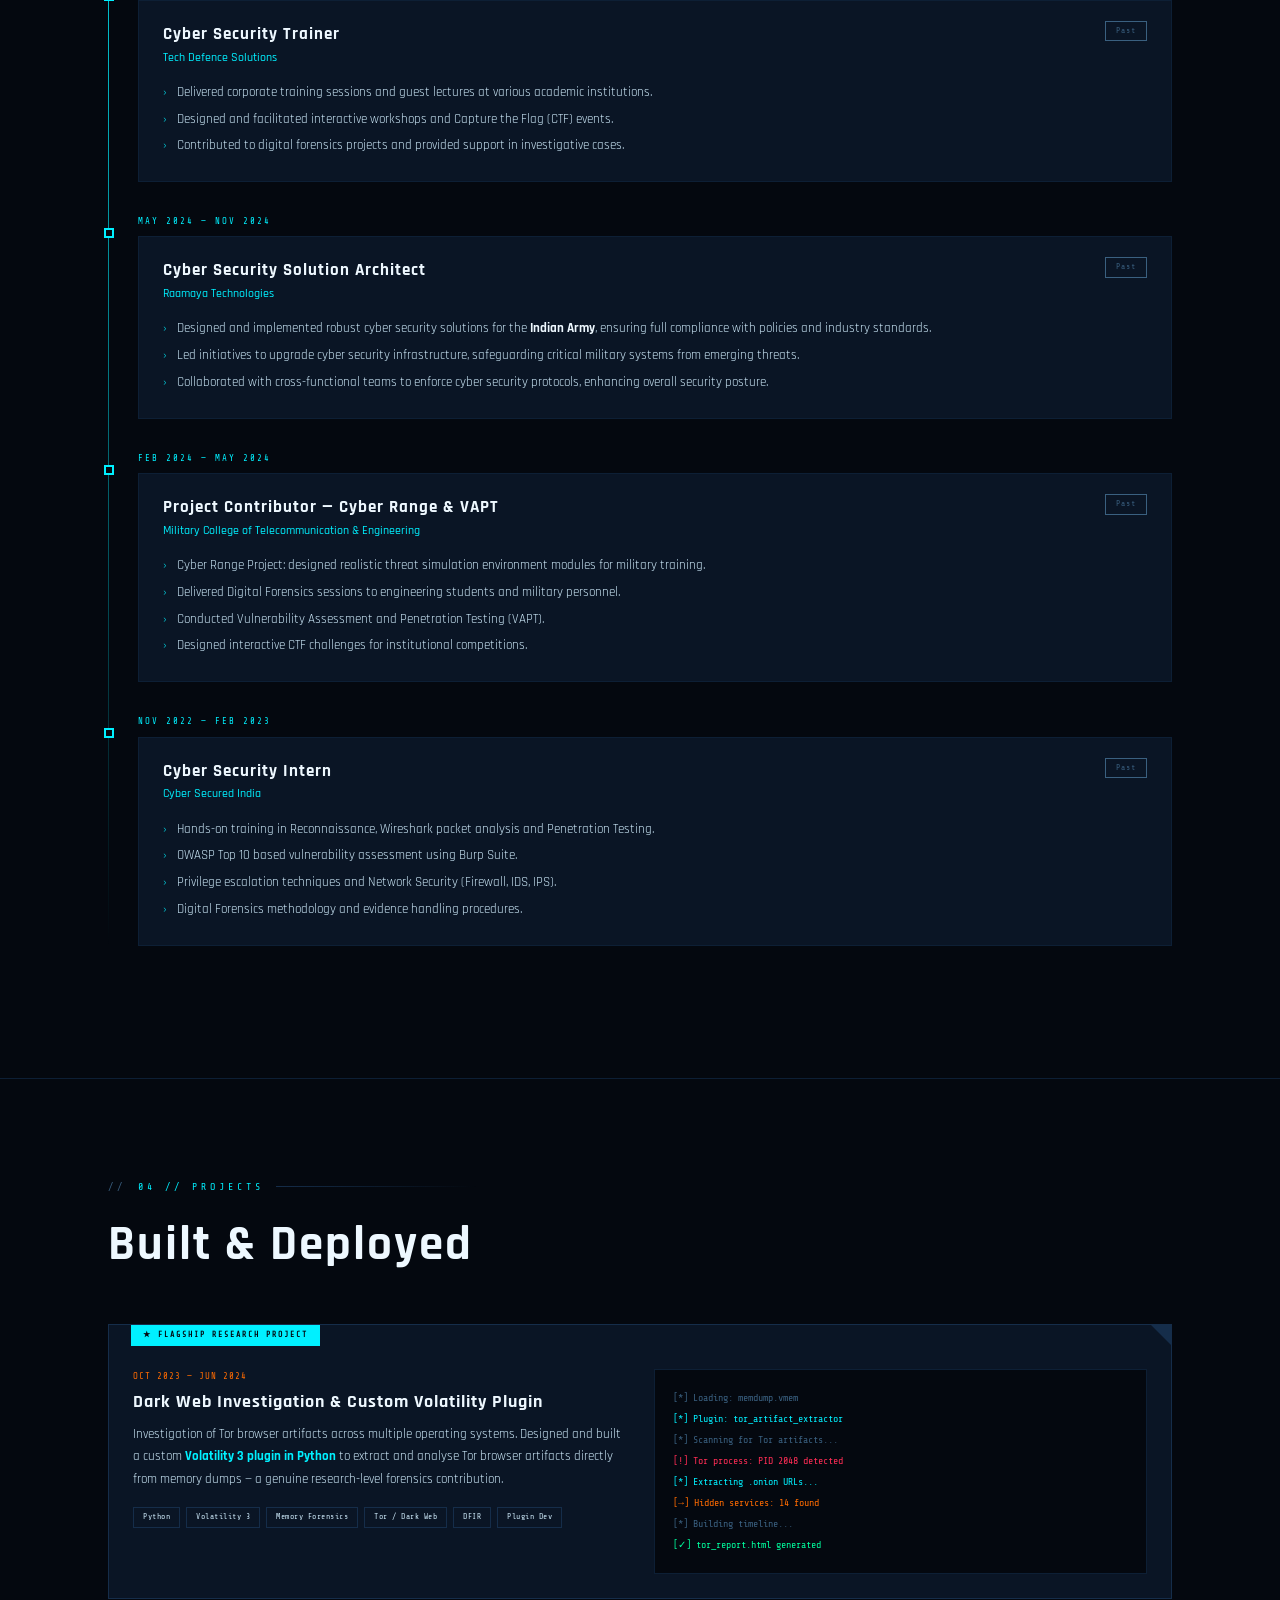
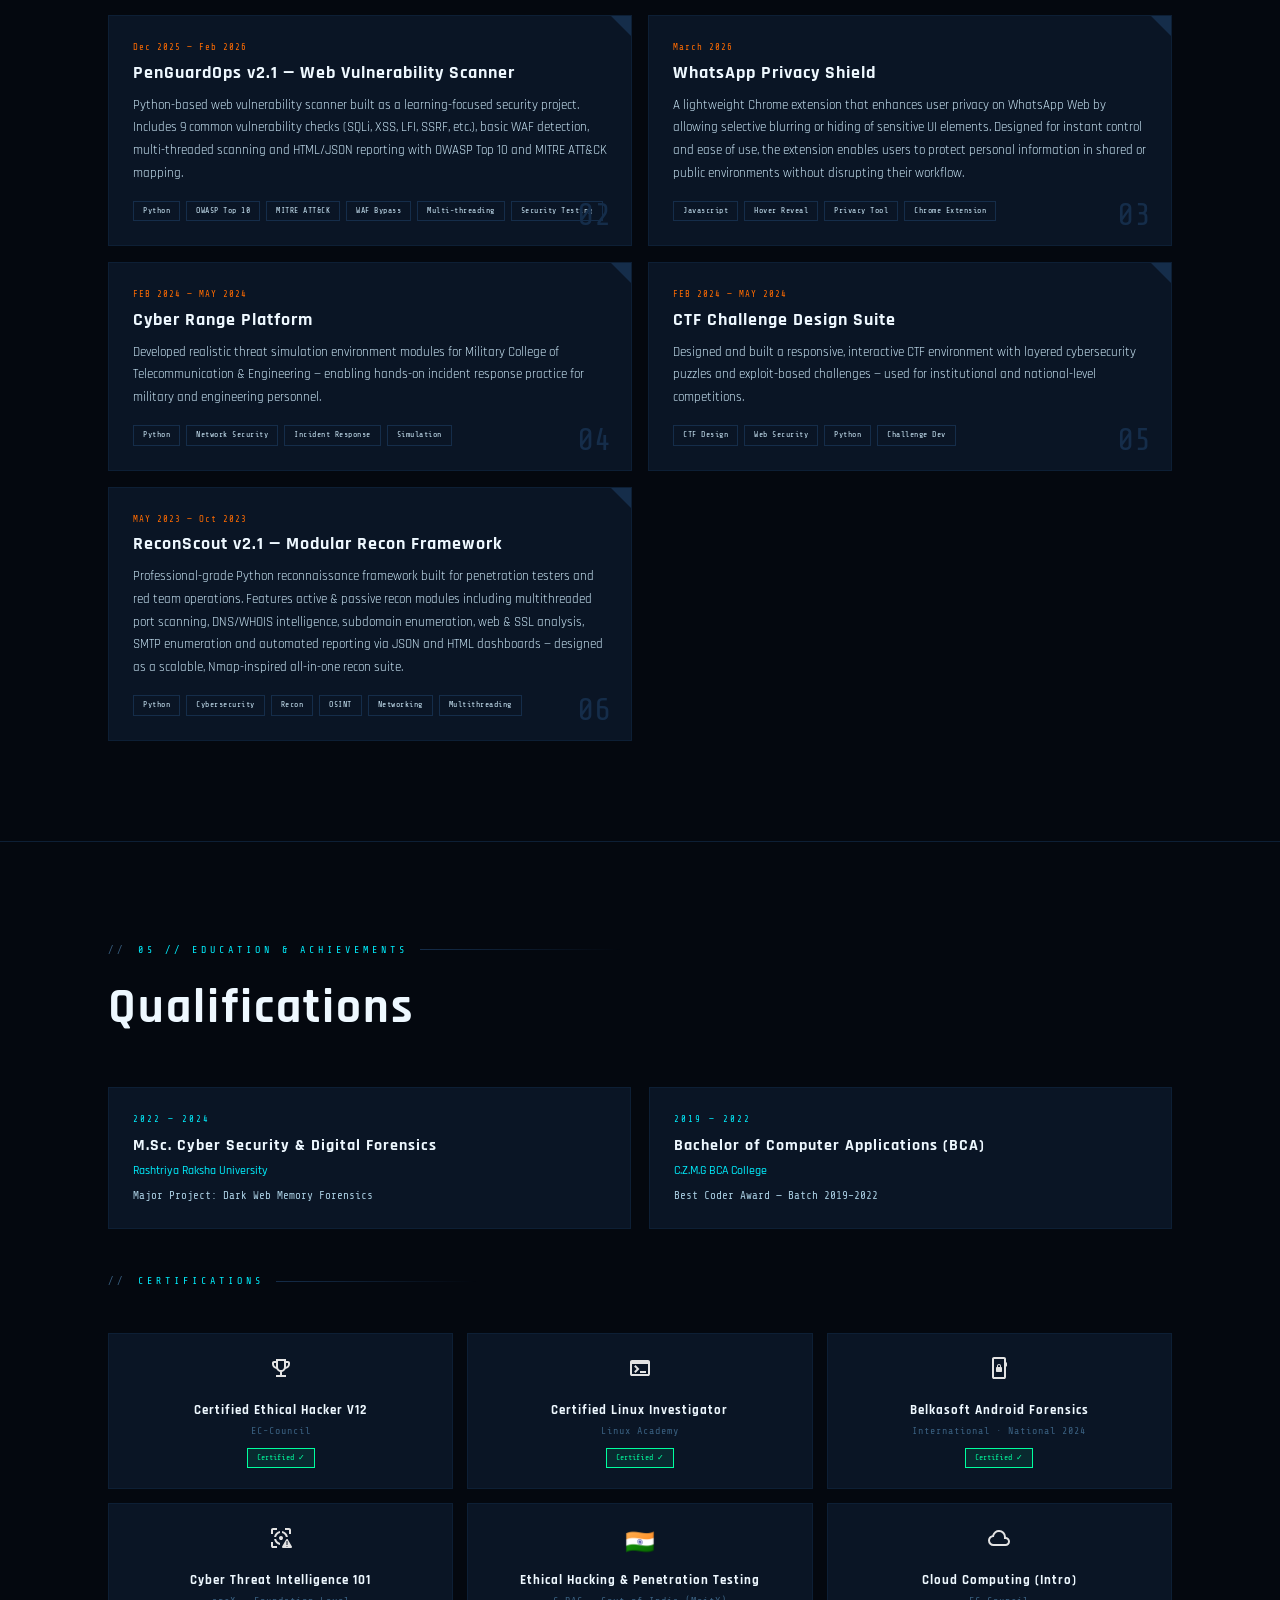
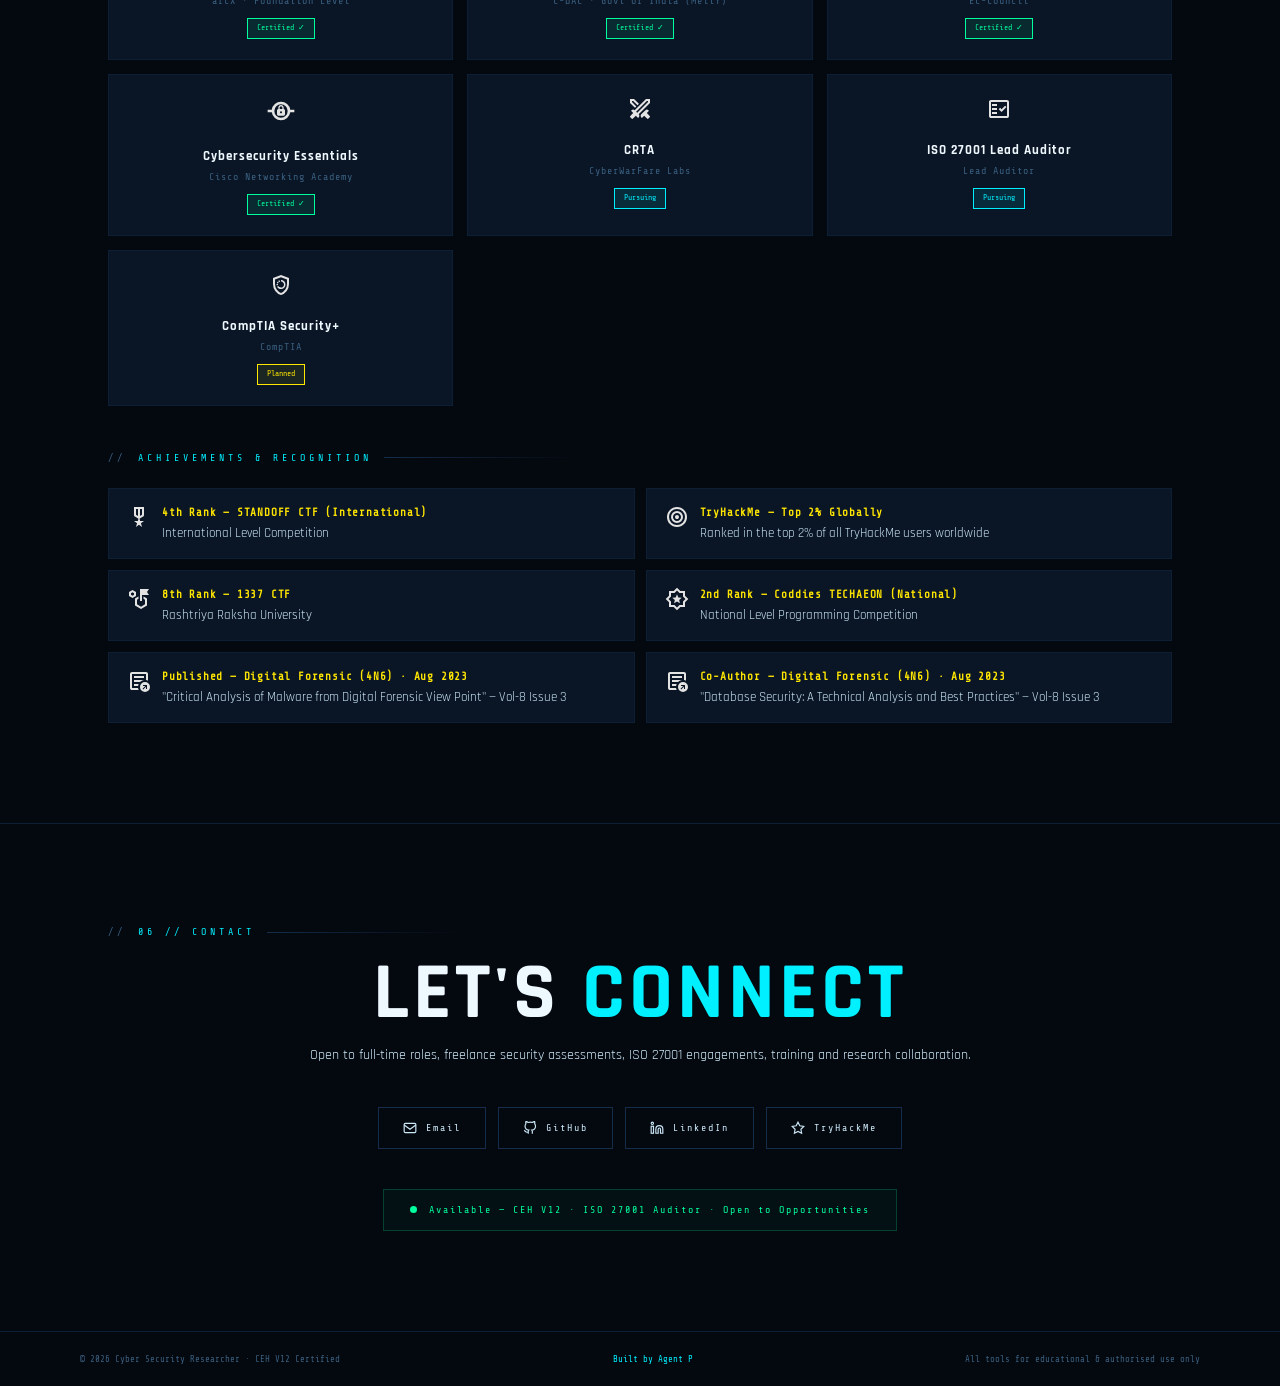
==== commit 509f3443: "Update index.html" ====
--- a/index.html
+++ b/index.html
@@ -3,7 +3,7 @@
 <head>
 <meta charset="UTF-8">
 <meta name="viewport" content="width=device-width, initial-scale=1.0">
-<title>GRC</title>
+<title>Cyber Security Researcher</title>
 <link rel="icon" type="image/png" href="favicon.svg">
 <link href="https://fonts.googleapis.com/css2?family=Share+Tech+Mono&family=Rajdhani:wght@300;400;500;600;700&display=swap" rel="stylesheet">
 <link rel="stylesheet" href="styles.css">
@@ -48,7 +48,7 @@
 <!-- HERO -->
 <section id="hero">
   <div class="hero-eyebrow">[ Every Byte Tells a Story. Let's Uncover the Truth. ]</div>
-  <h1 class="hero-name"><span class="n-cyan">Governance</span><br>Risk<br><span class="n-green">Compliance</span></h1>
+  <h1 class="hero-name"><span class="n-cyan">Cyber</span><br>Security<br><span class="n-green">Researcher</span></h1>
   <div class="hero-role">Cyber Risk Analyst | ISO 27001 | ISMS | Security Auditing | Digital Forensics</div>
   <p class="hero-tagline">
     <strong>CEH V12 Certified</strong> professional with hands-on experience in <strong>Dark Web Forensics</strong>,
